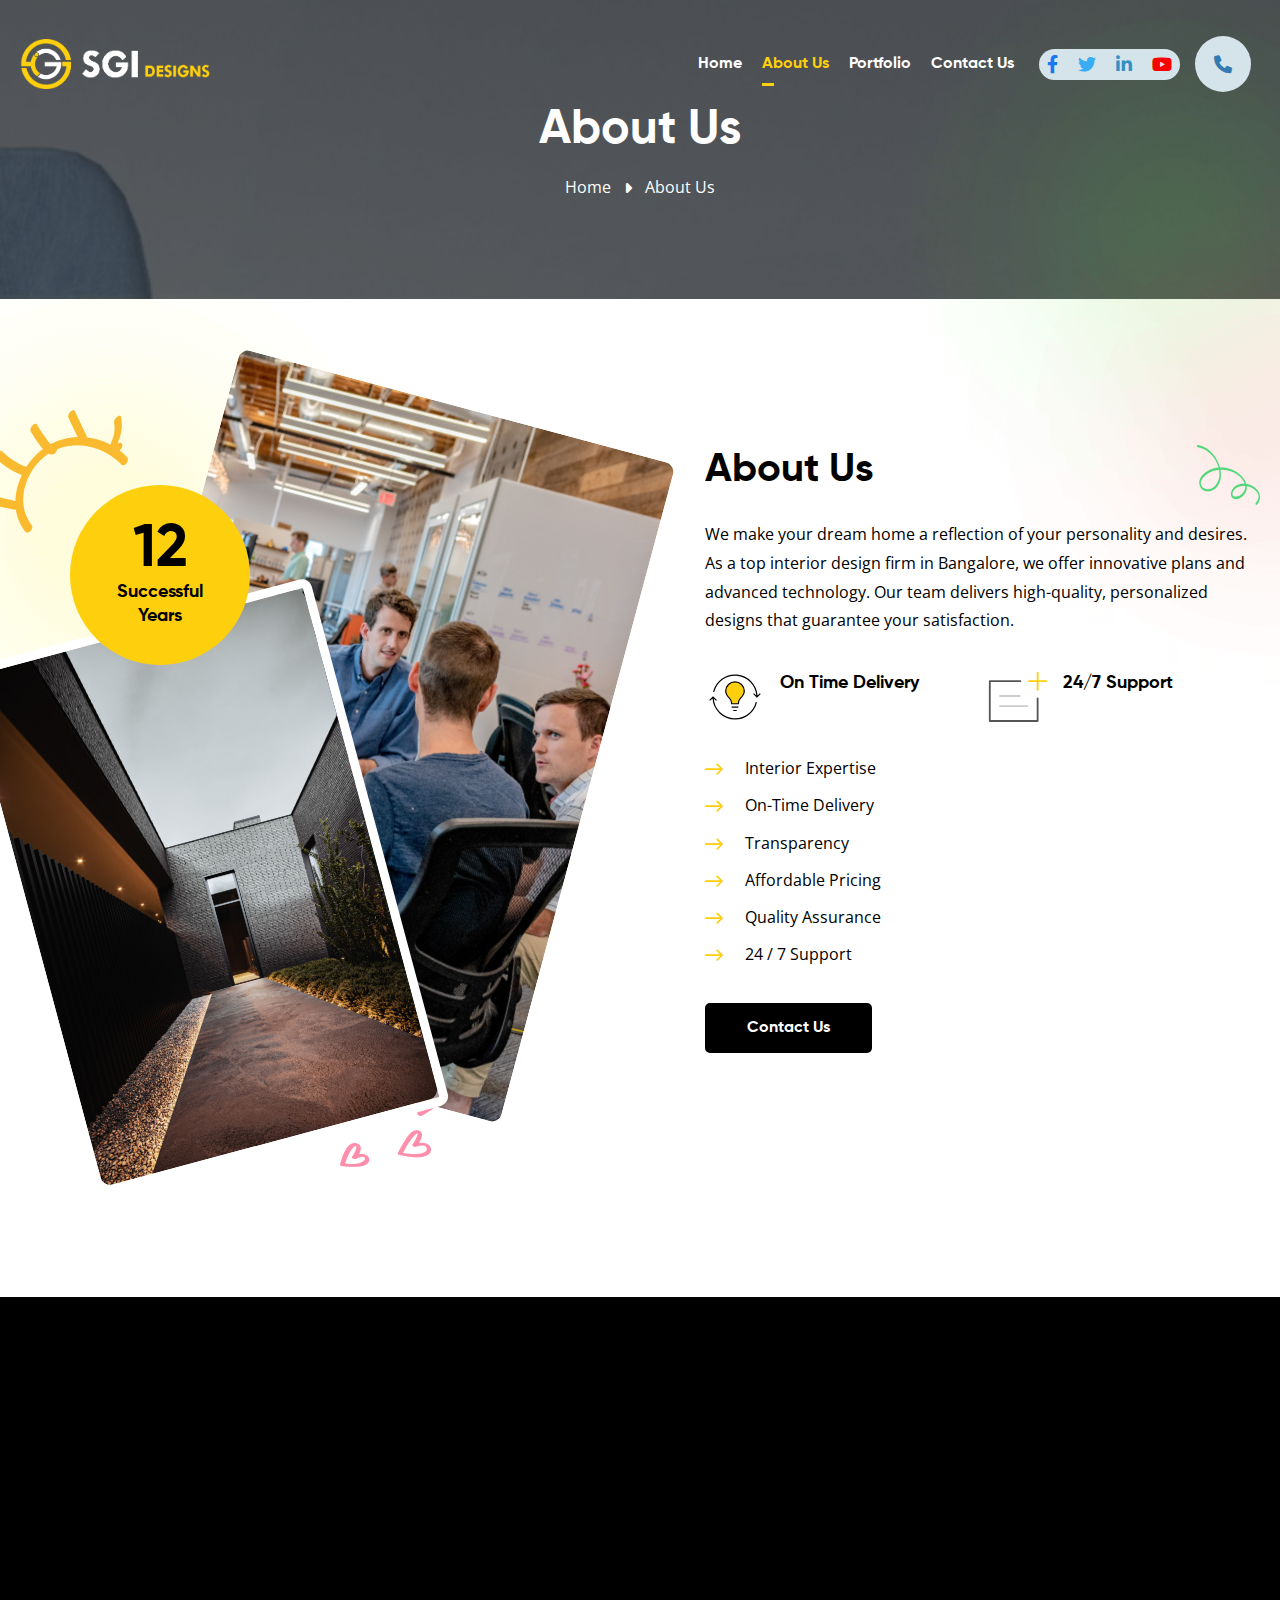
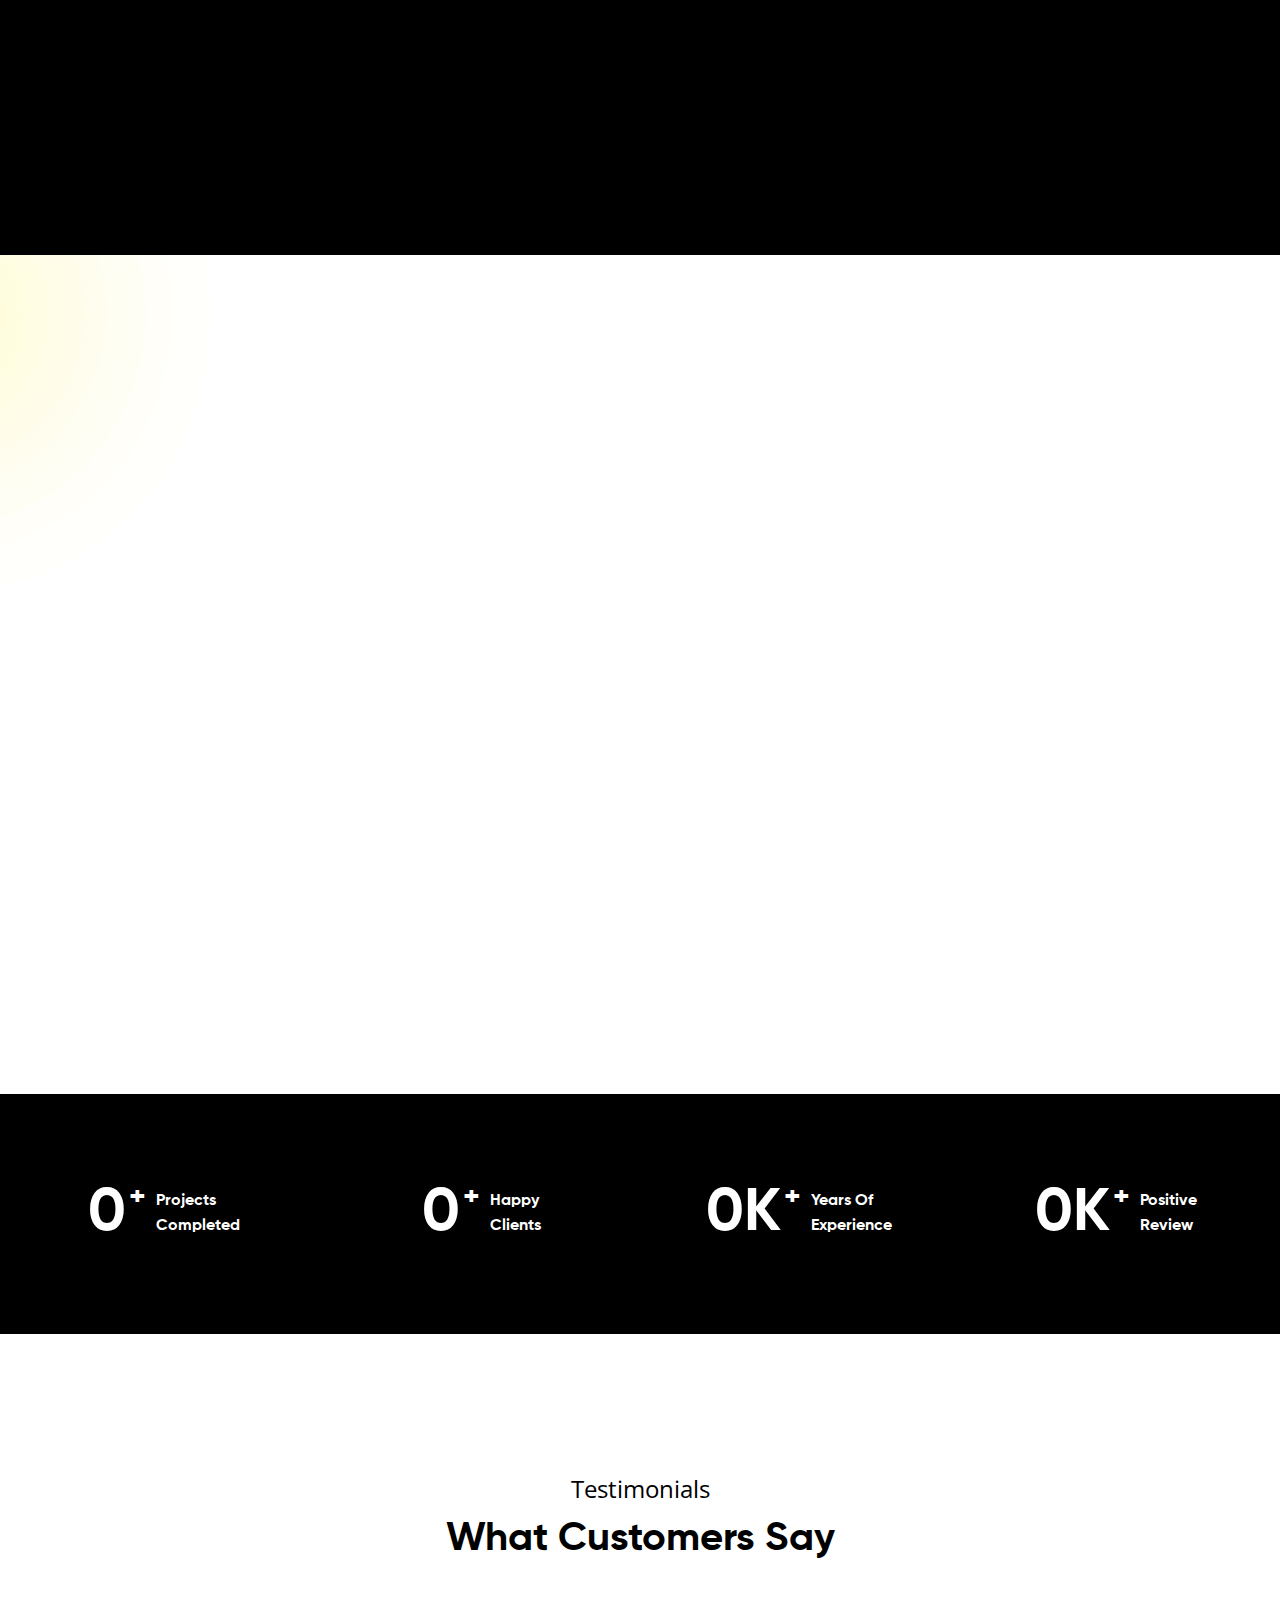
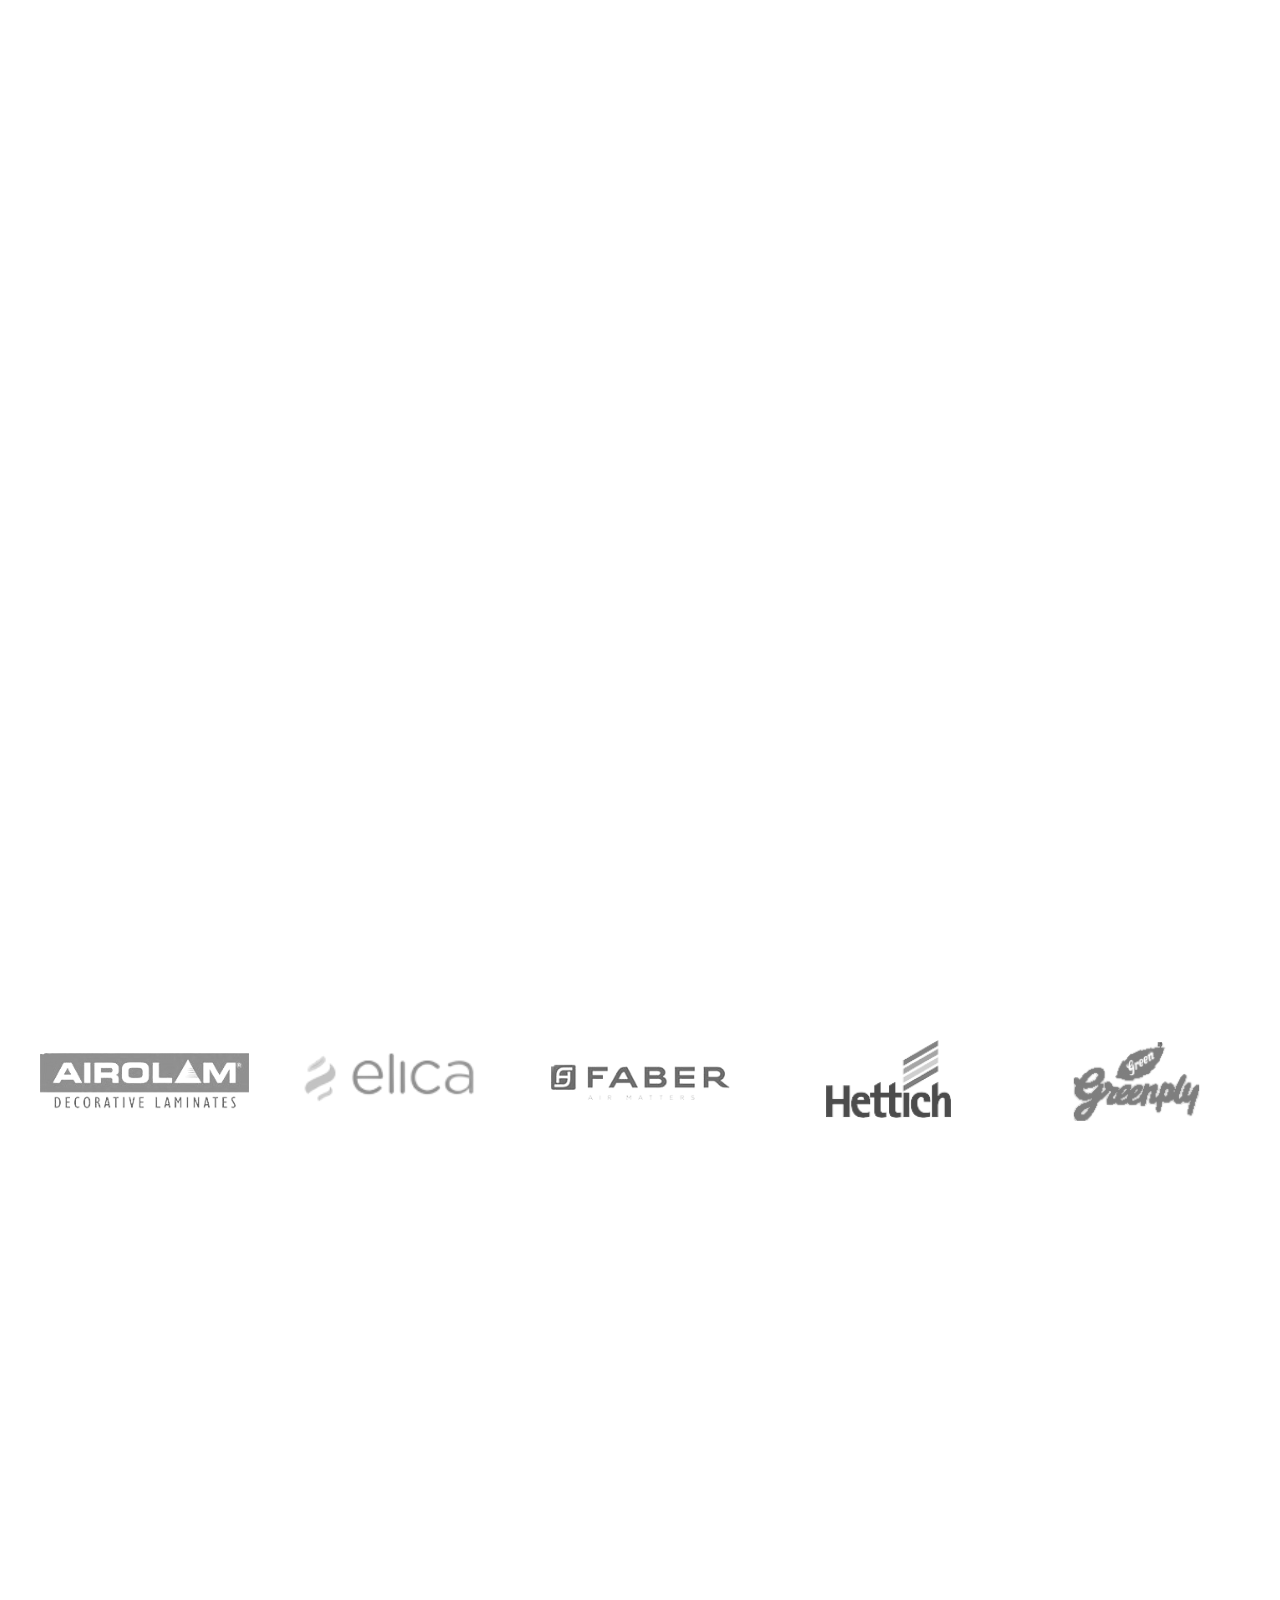
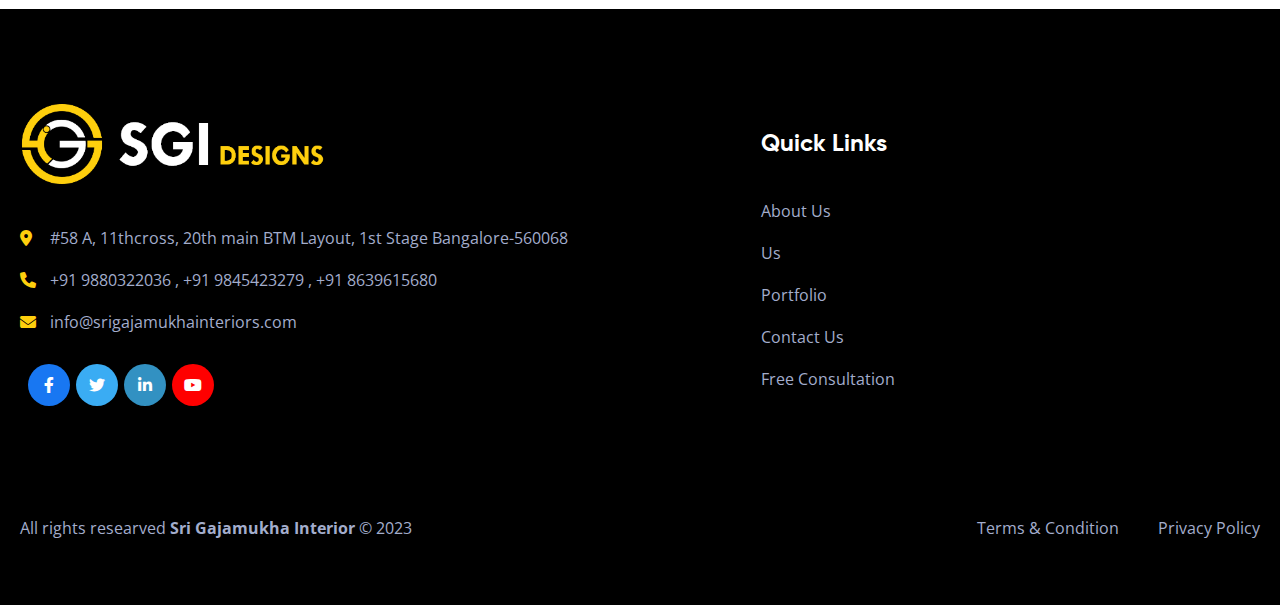
==== about.html @ b557e9a5 "SGI" ====
<!DOCTYPE html>
<html lang="en">


<head>
    <meta charset="utf-8">
    <title>Sri Gajamukha Interiors | Your Dream Our Designs</title>
    <!-- Stylesheets -->
    <link href="css/bootstrap.css" rel="stylesheet">
    <link href="css/style.css" rel="stylesheet">
    <link rel="shortcut icon" href="images/favicon.png" type="image/x-icon">
    <link rel="icon" href="images/favicon.png" type="image/x-icon">
    <!-- Responsive -->
    <meta http-equiv="X-UA-Compatible" content="IE=edge">
    <meta name="viewport" content="width=device-width, initial-scale=1.0, maximum-scale=1.0, user-scalable=0">
    <link href="css/responsive.css" rel="stylesheet">

</head>

<body>
    <div class="page-wrapper">

        <!-- Main Header-->
        <header class="main-header">
            <!-- Header Upper -->
            <div class="header-upper">
                <div class="auto-container">
                    <!-- Main Box -->
                    <div class="main-box clearfix">
                        <!--Logo-->
                        <div class="logo-box">
                            <div class="logo"><a href="index.html" title="Travilo"><img src="images/logo.png" alt=""
                                        title="Travilo"></a></div>
                        </div>

                        <div class="nav-box clearfix">
                            <!--Nav Outer-->
                            <div class="nav-outer clearfix">
                                <nav class="main-menu">
                                    <ul class="navigation clearfix">
                                        <li ><a href="index.html">Home</a>
                                        </li>
                                        <li class="current"><a href="about.html">About us</a>
                                        </li>
                
                                        <li><a href="portfolio.html">Portfolio</a></li>
                                        <li ><a href="contact.html">Contact us</a>
                                        </li>
                                        <!-- <li><a href="#">Free consultation</a></li> -->
                                    </ul>
                                </nav>
                                <!-- Main Menu End-->
                            </div>
                            <!--Nav Outer End-->

                        </div>

                        <!-- Hidden Nav Toggler -->
                        <div class="nav-toggler">
                            <button class="hidden-bar-opener"><span class="icon"><img src="images/icons/menu-icon-white.png"
                                        alt=""></span></button>
                        </div>

                        <div class="links-box clearfix">
                            <div class="link social">
                                <ul class="social-links clearfix">
                                    <li><a href="#" class="facebook"><i class="fab fa-facebook-f"></i></a></li>
                                    <li><a href="#" class="twitter"><i class="fab fa-twitter"></i></a></li>
                                    <li><a href="#" class="linkedin"><i class="fab fa-linkedin-in"></i></a></li>
                                    <li><a href="#" class="youtube"><i class="fab fa-youtube"></i></a></li>
                                </ul>
                            </div>
                            <div class="link call-to">
                                <a href="tel:+1234567890"><i class="icon fa fa-phone"></i></a>
                            </div>
                        </div>

                    </div>
                </div>
            </div>
            <!-- End Header Upper -->
        </header>
        <!--End Main Header -->


        <!--Menu Backdrop-->
        <div class="menu-backdrop"></div>

        <!-- Hidden Navigation Bar -->
        <section class="hidden-bar">
            <!-- Hidden Bar Wrapper -->
            <div class="hidden-bar-wrapper">
                <div class="hidden-bar-closer"><span class="icon"><svg class="icon-close" role="presentation"
                            viewBox="0 0 16 14">
                            <path d="M15 0L1 14m14 0L1 0" stroke="currentColor" fill="none" fill-rule="evenodd"></path>
                        </svg></span></div>
                <div class="nav-logo-box">
                    <div class="logo"><a href="#" title="Travilo"><img src="images/sgi-designs-black.png" alt="" title="Travilo"></a>
                    </div>
                </div>
                <!-- .Side-menu -->
                <div class="side-menu">
                    <ul class="navigation clearfix">
                        <li ><a href="index.html">Home</a>
                        </li>
                        <li class="current "><a href="about.html">About us</a>

                        </li>
                
                        <li><a href="portfolio.html">Portfolio</a></li>
                        <li ><a href="contact.html">Contact us</a>

                        </li>
                        <!-- <li><a href="#">Free consultation</a></li> -->
                    </ul>
                </div><!-- /.Side-menu -->

            </div><!-- / Hidden Bar Wrapper -->
        </section>
        <!-- / Hidden Bar -->


        <!-- Banner Section -->
        <section class="inner-banner">
            <div class="image-layer" style="background-image: url(images/background/about-us-banner.png);"></div>
            <div class="auto-container">
                <div class="content-box">
                    <h1>About Us</h1>
                    <div class="bread-crumb">
                        <ul class="clearfix">
                            <li><a href="index.html">Home</a></li>
                            <li class="current">About Us</li>
                        </ul>
                    </div>
                </div>
            </div>
        </section>
        <!--End Banner Section -->


        <!--About Us Section-->
        <section class="about-section">
            <div class="bg-grad-right"><img src="images/background/bg-gradient-2.png" alt="" title=""></div>
            <div class="auto-container">
                <div class="row clearfix">
                    <!--Text Col-->
                    <div class="text-col col-lg-6 col-md-12 col-sm-12">
                        <div class="inner wow fadeInRight" data-wow-duration="1500ms" data-wow-delay="0ms">
                            <div class="d-elem-1"><img src="images/resource/d-elem-1.png" alt=""></div>
                            <div class="title-box">

                                <h2 ><span id="colorr">About us</span></h2>
                                <div class="text" id="colorr">We make your dream home a reflection of your personality and desires.
                                    As a top interior design firm in Bangalore, we offer innovative plans and advanced
                                    technology. Our team delivers high-quality, personalized designs that guarantee your
                                    satisfaction.</div>
                            </div>
                            <div class="features">
                                <div class="row clearfix">
                                    <div class="f-block col-lg-6 col-md-6 col-sm-12">
                                        <div class="inner-box">
                                            <div class="icon"><img src="images/resource/ideate.svg" alt=""></div>
                                            <h6 id="colorr">On Time Delivery</h6>
                                        </div>
                                    </div>
                                    <div class="f-block col-lg-6 col-md-6 col-sm-12">
                                        <div class="inner-box">
                                            <div class="icon"><img src="images/resource/design.svg" alt=""></div>
                                            <h6 id="colorr">24/7 Support</h6>
                                        </div>
                                    </div>
                                </div>
                            </div>
                            <div class="lower-text">
                                <div class="text">
                                    <ul id="colorr">
                                        <li>Interior Expertise</li>
                                        <li>On-Time Delivery</li>
                                        <li>Transparency</li>
                                        <li>Affordable Pricing</li>
                                        <li>Quality Assurance</li>
                                        <li>24 / 7 Support</li>
                                    </ul>
                                </div>
                                <div class="link-box"><a href="about.html" class="theme-btn btn-style-one"><span>Contact
                                            Us</span></a></div>
                            </div>
                        </div>
                    </div>
                    <!--Image Col-->
                    <div class="image-col col-lg-6 col-md-12 col-sm-12">
                        <div class="inner wow fadeInLeft" data-wow-duration="1500ms" data-wow-delay="0ms">
                            <div class="bg-grad-left"><img src="images/background/bg-gradient-26.png" alt="" title="">
                            </div>
                            <div class="d-elem-1"><img src="images/resource/d-elem-16.png" alt=""></div>
                            <div class="d-elem-2"><img src="images/resource/d-elem-17.png" alt=""></div>
                            <div class="image-box clearfix">
                                <div class="image"><img src="images/resource/a1.png" alt="" title=""></div>
                                <div class="image"><img src="images/resource/a1_1.jpg" alt="" title=""></div>
                            </div>
                            <div class="exp"><span class="count">12</span> Successful <br>Years</div>
                        </div>
                    </div>
                </div>
            </div>
        </section>


        <!--Intro Section-->
        <section class="intro-two">
            <div class="auto-container">
                <div class="row clearfix">
                    <!--Block-->
                    <div class="intro-block-two col-lg-4 col-md-6 col-sm-12 wow fadeInUp" data-wow-delay="0ms"
                        data-wow-duration="1500ms">
                        <div class="inner-box">
                            <div class="icon"><span><img src="images/resource/design.png" alt=""></span></div>
                            <h4 class="gate">Ideate & Design</h4>
                            <div class="text"  id="gate">Stakeholders meet, agree on the project's goals and objectives, and ideate
                                and conceptualize the project.</div>
                        </div>
                    </div>
                    <!--Block-->
                    <div class="intro-block-two col-lg-4 col-md-6 col-sm-12 wow fadeInUp" data-wow-delay="300ms"
                        data-wow-duration="1500ms">
                        <div class="inner-box">
                            <div class="icon"><span><img src="images/resource/ideate.png" alt=""></span></div>
                            <h4 class="gate" >Create & Develop</h4>
                            <div class="text" id="gate">Our team creates and develops the project based on the agreed-upon concept
                                and design.</div>
                        </div>
                    </div>
                    <!--Block-->
                    <div class="intro-block-two col-lg-4 col-md-6 col-sm-12 wow fadeInUp" data-wow-delay="600ms"
                        data-wow-duration="1500ms">
                        <div class="inner-box">
                            <div class="icon"><span><img src="images/resource/implement.png" alt=""></span></div>
                            <h4 class="gate">Install & Implement</h4>
                            <div class="text" id="gate">In this final step, Our team installs and implements the project, ensuring
                                that it meets the agreed-upon specifications and objectives.</div>
                        </div>
                    </div>
                </div>
            </div>
        </section>

        <!--Our Speciality Section-->
        <section class="our-speciality">
            <div class="auto-container">
                <div class="outer-box">
                    <div class="bg-grad-left"><img src="images/background/bg-gradient-23.png" alt="" title=""></div>
                    <div class="row clearfix">
                        <!--Text Col-->
                        <div class="title-col col-lg-5 col-md-12 col-sm-12">
                            <div class="inner wow fadeInLeft" data-wow-duration="1500ms" data-wow-delay="0ms">
                                <div class="d-elem-1"><img src="images/resource/d-elem-14.png" alt=""></div>
                                <div class="title-box">
                                    <div class="subtitle">Our Speciality</div>
                                    <!-- <h2><span id="colorr">Lorem Ipsum</span></h2> -->
                                    <div class="text" id="colorr">As a top interior design firm in Bangalore, we specialize in creating personalized, high-quality designs that reflect your unique personality and desires. Our team utilizes innovative plans and advanced technology to create functional and aesthetically pleasing living spaces. We guarantee your satisfaction and are committed to delivering a stress-free and seamless design experience from start to finish.</div>
                                </div>
                            </div>
                        </div>
                        <!--Content Col-->
                        <div class="content-col col-lg-7 col-md-12 col-sm-12">
                            <div class="inner wow fadeInRight" data-wow-duration="1500ms" data-wow-delay="0ms">
                                <div class="features">
                                    <div class="row clearfix">
                                        <div class="feature col-lg-6 col-md-6 col-sm-12">
                                            <div class="inner-box">
                                                <div class="icon"><img src="images/resource/Group 101.svg" alt=""></div>
                                                <h4>Reflective Design</h4>
                                                <div class="text">Our interior website features cutting-edge design that reflects your unique style and enhances your space's aesthetics.</div>
                                            </div>
                                        </div>
                                        <div class="feature col-lg-6 col-md-6 col-sm-12">
                                            <div class="inner-box">
                                                <div class="icon"><img src="images/resource/Group 102.svg" alt=""></div>
                                                <h4>Contactless Experience</h4>
                                                <div class="text">We prioritize your safety with our seamless online experience, from browsing to consultations, without compromising on quality service.</div>
                                            </div>
                                        </div>
                                        <div class="feature col-lg-6 col-md-6 col-sm-12">
                                            <div class="inner-box">
                                                <div class="icon"><img src="images/resource/Group 103.svg" alt=""></div>
                                                <h4>Post-Installation Service</h4>
                                                <div class="text">Our commitment to customer satisfaction extends beyond installation, with reliable post-installation services to ensure your long-term enjoyment.</div>
                                            </div>
                                        </div>
                                        <div class="feature col-lg-6 col-md-6 col-sm-12">
                                            <div class="inner-box">
                                                <div class="icon"><img src="images/resource/Group 104.svg" alt=""></div>
                                                <h4>Brand Usage</h4>
                                                <div class="text">Our interior website showcases premium brand partnerships, ensuring the use of high-quality products for lasting durability and style. </div>
                                            </div>
                                        </div>
                                    </div>
                                </div>
                            </div>
                        </div>
                    </div>
                </div>
            </div>
        </section>

        <!--Facts Section-->
        <section class="facts-section alt-padding">
            <div class="auto-container">
                <div class="fact-counter">
                    <div class="row clearfix">
                        <div class="fact-block col-lg-3 col-md-6 col-sm-12">
                            <div class="inner clearfix">
                                <div class="fact-count">
                                    <div class="count-box"><span class="count-text" data-stop="200"
                                            data-speed="2000">0</span><i>+</i></div>
                                </div>
                                <div class="fact-title">Projects <br> Completed</div>
                            </div>
                        </div>
                        <div class="fact-block col-lg-3 col-md-6 col-sm-12">
                            <div class="inner clearfix">
                                <div class="fact-count">
                                    <div class="count-box"><span class="count-text" data-stop="500"
                                            data-speed="3000">0</span><i>+</i></div>
                                </div>
                                <div class="fact-title">Happy <br>Clients</div>
                            </div>
                        </div>
                        <div class="fact-block col-lg-3 col-md-6 col-sm-12">
                            <div class="inner clearfix">
                                <div class="fact-count">
                                    <div class="count-box"><span class="count-text" data-stop="12"
                                            data-speed="2000">0</span>K<i>+</i></div>
                                </div>
                                <div class="fact-title">Years Of <br>Experience</div>
                            </div>
                        </div>
                        <div class="fact-block col-lg-3 col-md-6 col-sm-12">
                            <div class="inner clearfix">
                                <div class="fact-count">
                                    <div class="count-box"><span class="count-text" data-stop="300"
                                            data-speed="2000">0</span>K<i>+</i></div>
                                </div>
                                <div class="fact-title">Positive <br>Review</div>
                            </div>
                        </div>
                    </div>
                </div>

            </div>
        </section>


       <!--Testimonials Section-->
       <section class="testimonials-section">
        <div class="auto-container">
            <div class="title-box centered">
                <div class="subtitle">Testimonials</div>
                <h2><span id="colorr">What Customers Say</span></h2>
            </div>

            <div class="carousel-box wow fadeInUp" data-wow-delay="0ms" data-wow-duration="1500ms">
                <div class="bg-grad-left"><img src="images/background/bg-gradient-8.png" alt="" title=""></div>
                <div class="bg-grad-right"><img src="images/background/bg-gradient-7.png" alt="" title=""></div>
                <div class="d-elem-1"><img src="images/resource/d-elem-6.png" alt=""></div>
                <div class="testimonial-carousel">

                    <!--Block-->
                    <div class="testi-block-one">

                    </div>

                    <!--Block-->
                    <div class="testi-block-one">
                        <div class="inner-box">
                            <div class="icon"><span class="flaticon-left-quote"></span></div>
                            <div class="text">I have completed my home interior work with Gajamukha interiors. Mr
                                Dinesh & team have done an excellent job with in my budget. I could get the work
                                completed with in the estimated shedule. They are flexible to change or modify the
                                designs as per our ideas. I recomend M/s. Gajamukha interiors to all who are
                                planning to complete interior works. I wish all the very best for a bright
                                future…thanks Dinesh & team.. </div>
                            <div class="info">
                                
                                <div class="rating">
                                    <div class="stars"><i class="fa fa-star"></i><i class="fa fa-star"></i><i
                                            class="fa fa-star"></i><i class="fa fa-star"></i><i
                                            class="fa fa-star"></i></div>
                                </div>
                                <div class="name"> Aneesh Kumar </div>
                                <div class="designation"> Customer</div>
                            </div>
                        </div>
                    </div>

                    <!--Block-->
                    <div class="testi-block-one">

                    </div>

                    <!--Block-->
                    <div class="testi-block-one">

                    </div>

                    <!--Block-->
                    <div class="testi-block-one">
                        <div class="inner-box">
                            <div class="icon"><span class="flaticon-left-quote"></span></div>
                            <div class="text">Professionalism, Responsiveness, Value" A team of professionals, who
                                knows how to get the job done in the customer’s budget. The best things is that they
                                are flexible and ready to adjust for changes if it needed. Well done to Dinesh and
                                team for the great work. Keep doing good job. Thanks. A Happy customer 🙂</div>
                            <div class="info">
                               
                                <div class="rating">
                                    <div class="stars"><i class="fa fa-star"></i><i class="fa fa-star"></i><i
                                            class="fa fa-star"></i><i class="fa fa-star"></i><i
                                            class="fa fa-star"></i></div>
                                </div>
                                <div class="name"> Swapnil Gupta </div>
                                <div class="designation"> Customer</div>
                            </div>
                        </div>
                    </div>

                    <!--Block-->
                    <div class="testi-block-one">

                    </div>

                    <!--Block-->
                    <div class="testi-block-one">

                    </div>

                    <!--Block-->
                    <div class="testi-block-one">
                        <div class="inner-box">
                            <div class="icon"><span class="flaticon-left-quote"></span></div>
                            <div class="text">I have completed my home interior work with Gajamukha interiors. Mr
                                Dinesh & team have done an excellent job with in my budget. I could get the work
                                completed with in the estimated shedule. They are flexible to change or modify the
                                designs as per our ideas. I recomend M/s. Gajamukha interiors to all who are
                                planning to complete interior works. I wish all the very best for a bright
                                future…thanks Dinesh & team.. </div>
                            <div class="info">
                               
                                <div class="rating">
                                    <div class="stars"><i class="fa fa-star"></i><i class="fa fa-star"></i><i
                                            class="fa fa-star"></i><i class="fa fa-star"></i><i
                                            class="fa fa-star"></i></div>
                                </div>
                                <div class="name">Aneesh Kumar </div>
                                <div class="designation"> Customer</div>
                            </div>
                        </div>

                    </div>

                    <!--Block-->
                    <div class="testi-block-one">

                    </div>
                    <!--Block-->
                    <div class="testi-block-one">

                    </div>

                    <!--Block-->
                    <div class="testi-block-one">
                        <div class="inner-box">
                            <div class="icon"><span class="flaticon-left-quote"></span></div>
                            <div class="text">Professionalism, Punctuality, Quality, Responsiveness, Value”
                                Excellent quality work. Must go for great interior work. Thanks for the awesome work
                                🙂 Happy and satisfied customer.</div>
                            <div class="info">
                                
                                <div class="rating">
                                    <div class="stars"><i class="fa fa-star"></i><i class="fa fa-star"></i><i
                                            class="fa fa-star"></i><i class="fa fa-star"></i><i
                                            class="fa fa-star"></i></div>
                                </div>
                                <div class="name"> Srinu P </div>
                                <div class="designation"> Customer</div>
                            </div>
                        </div>
                    </div>

                    <!--Block-->
                    <div class="testi-block-one">

                    </div>

                </div>
            </div>

        </div>
    </section>

        <!--Clients Section-->
        <section class="clients-section">
            <div class="auto-container">
                <div class="carousel-box">
                    <div class="clients-carousel">
                        <!--Block-->
                        <div class="client-block">
                            <div class="image"><a href="#"><img src="images/airolam.svg" alt=""></a></div>
                        </div>
                        <!--Block-->
                        <div class="client-block">
                            <div class="image"><a href="#"><img src="images/elica.svg" alt=""></a></div>
                        </div>
                        <!--Block-->
                        <div class="client-block">
                            <div class="image"><a href="#"><img src="images/faber.svg" alt=""></a></div>
                        </div>
                        <!--Block-->
                        <div class="client-block">
                            <div class="image"><a href="#"><img src="images/hettich.svg" alt=""></a></div>
                        </div>
                        <!--Block-->
                        <div class="client-block">
                            <div class="image"><a href="#"><img src="images/greenply.svg" alt=""></a></div>
                        </div>
                    </div>
                </div>

            </div>
        </section>


      <!--Subscribe Section-->
      <section class="subscribe-section">
        <div class="auto-container">
            <div class="outer-box wow fadeInUp" data-wow-delay="0ms" data-wow-duration="1500ms">
                <div class="bg-grad-left"><img src="images/background/bg-gradient-13.png" alt="" title=""></div>
                <div class="bg-grad-right"><img src="images/background/bg-gradient-14.png" alt="" title=""></div>
                <div class="content-box">
                    <div class="bg-layer" style="background-image: url(images/portfolio/light_1.png);"></div>
                    <div class="row clearfix">
                        <div class="text-col col-xl-6 col-lg-12 col-md-12 col-sm-12">
                            <div class="inner">
                                <div class="title-box">
                                    <div class="subtitle">Let’s Explore the World</div>
                                    <h2>Get Special Offers in Your Inbox</h2>
                                </div>
                            </div>
                        </div>
                        <div class="form-col col-xl-6 col-lg-12 col-md-12 col-sm-12">
                            <div class="inner">
                                <div class="form-box subscribe-form">
                                    <form method="post"
                                        action="https://jufailitech.com/envatoitems/travilo/html/contact.html">
                                        <div class="form-group">
                                            <div class="field-inner">
                                                <input type="email" name="email" value=""
                                                    placeholder="Submit your email" required>
                                            </div>
                                            <button type="submit" class="theme-btn"><i
                                                    class="icon fa fa-paper-plane"></i></button>
                                        </div>
                                    </form>
                                </div>
                            </div>
                        </div>
                    </div>
                </div>
            </div>
        </div>
    </section>
        <!--Main Footer-->
        <footer class="main-footer style-two">

            <div class="upper-section">

                <div class="auto-container">
                    <div class="content-box">
                        <div class="row clearfix">
                            <div class="footer-column col-xl-7 col-lg-7 col-md-7 col-sm-12">
                                <div class="footer-widget about-widget">
                                    <div class="footer-logo"><a href="index.html" title="Travilo"><img
                                        id="imagee"   src="images/logo.png" alt="" title="Travilo"></a></div>
                                    <div class="footer-info">
                                        <ul class="info">
                                            <li class="address"><a href="#"><i class="icon fa fa-map-marker-alt"></i>
                                                #58 A, 11thcross, 20th main BTM Layout, 1st Stage Bangalore-560068</a></li>
                                            <li class="phone"><a href="tel:+123456789000"><i
                                                        class="icon fa fa-phone"></i>  +91 9880322036 , +91 9845423279 , +91 8639615680</a></li>
                                            <li class="email"><a href="mailto:info@srigajamukhainteriors.com"><i
                                                        class="icon fa fa-envelope"></i> info@srigajamukhainteriors.com</a></li>
                                        </ul>
                                        <ul class="social-links clearfix" id="social">
                                            <li><a href="#" class="facebook"><i class="fab fa-facebook-f"></i></a></li>
                                            <li><a href="#" class="twitter"><i class="fab fa-twitter"></i></a></li>
                                            <li><a href="#" class="linkedin"><i class="fab fa-linkedin-in"></i></a></li>
                                            <li><a href="#" class="youtube"><i class="fab fa-youtube"></i></a></li>
                                        </ul>
                                    </div>
                                </div>
                            </div>
                            <div class="col-xl-5 col-lg-6 col-md-6 col-sm-12">
                                <div class="row clearfix">

                        

                                    <div class="footer-column col-lg-8 col-md-8 col-sm-12">
                                        <div class="footer-widget links-widget">
                                            <h4>Quick Links</h4>
                                            <div class="links">
                                                <ul>
                                                    <li><a href="#">About Us</a></li>
                                                    <li><a href="#">us</a></li>
                                                    <li><a href="#">Portfolio</a></li>
                                                    <li><a href="#">Contact us</a></li>
                                                    <li><a href="#">Free consultation</a></li>
                                                </ul>
                                            </div>
                                        </div>
                                    </div>

                                </div>
                            </div>

                        </div>
                    </div>
                </div>
            </div>

            <div class="f-bottom">
                <div class="auto-container">
                    <div class="inner clearfix">
                        <div class="copyright">All rights researved <strong>Sri Gajamukha Interior</strong> &copy; 2023</div>
                        <div class="bottom-links">
                            <ul class="clearfix">
                                <li><a href="#">Terms & Condition</a></li>
                                <li><a href="#">Privacy Policy</a></li>
                               
                            </ul>
                        </div>
                    </div>
                </div>
            </div>

        </footer>
    </div>
    <!--End pagewrapper-->

    <!--Scroll to top-->
    <div class="scroll-to-top scroll-to-target" data-target="html"><span class="icon"><img
                src="images/icons/arrow-up.svg" alt="" title="Go To Top"></span></div>

                <script src="js/jquery.js"></script>
                <script src="js/popper.min.js"></script>
                <script src="js/bootstrap.min.js"></script>
                <script src="js/jquery-ui.js"></script>
                <script src="js/jquery.fancybox.js"></script>
                <script src="js/isotope.js"></script>
                <script src="js/slick.js"></script>
                <script src="js/appear.js"></script>
                <script src="js/wow.js"></script>
                <script src="js/custom-script.js"></script>
</body>


</html>
---- css/style.css ----
/* Travilo */



@import url('https://fonts.googleapis.com/css2?family=Open+Sans:ital,wght@0,300;0,400;0,500;0,600;0,700;0,800;1,300;1,400;1,500;1,600;1,700;1,800&amp;family=Outfit:wght@300;400;500;600;700;800;900&amp;display=swap');

/*
  font-family: 'Open Sans', sans-serif;
  font-family: 'Outfit', sans-serif;
  font-family: 'Reey_Regular', cursive;
  font-family: 'Gilroy_Bold', sans-serif;
  font-family: 'Gilroy_Bold_Italic', sans-serif;
*/


@import url('font-awesome.css');
@import url('simple-line-icons.css');
@import url('animate.css');
@import url('slick.css');
@import url('swiper.css');
@import url('flaticon.css');
@import url('jquery-ui.css');
@import url('custom-animate.css');
@import url('jquery.fancybox.min.css');

@font-face {
    font-family: 'Reey_Regular';
    src: url('../fonts/Reey-Regular.eot');
    src: url('../fonts/Reey-Regulard41d.eot?#iefix') format('embedded-opentype'),
         url('../fonts/Reey-Regular.woff') format('woff'),
         url('../fonts/Reey-Regular.ttf') format('truetype'),
         url('../fonts/Reey-Regular.svg#Reey_Regular') format('svg');
    font-weight: normal;
    font-style: normal;
}

@font-face {
    font-family: 'Gilroy_Bold';
    src: url('../fonts/Gilroy-Bold.eot');
    src: url('../fonts/Gilroy-Boldd41d.eot?#iefix') format('embedded-opentype'),
         url('../fonts/Gilroy-Bold.woff') format('woff'),
         url('../fonts/Gilroy-Bold.ttf') format('truetype'),
         url('../fonts/Gilroy-Bold.svg#Gilroy_Bold') format('svg');
    font-weight: normal;
    font-style: normal;
}

@font-face {
    font-family: 'Gilroy_Bold_Italic';
    src: url('../fonts/Gilroy-BoldItalic.eot');
    src: url('../fonts/Gilroy-BoldItalicd41d.eot?#iefix') format('embedded-opentype'),
         url('../fonts/Gilroy-BoldItalic.woff') format('woff'),
         url('../fonts/Gilroy-BoldItalic.ttf') format('truetype'),
         url('../fonts/Gilroy-BoldItalic.svg#Gilroy_Bold_Italic') format('svg');
    font-weight: normal;
    font-style: normal;
}

/*** 

====================================================================

  Reset

====================================================================

 ***/

* {
  margin: 0px;
  padding: 0px;
  border: none;
  outline: none;
}

/*** 

====================================================================

  Global Settings

====================================================================

 ***/

body {
  font-family: 'Open Sans', sans-serif;
  font-size: 16px;
  color: #6c7171;
  line-height: 1.80em;
  font-weight: 400;
  background: #ffffff;
  -webkit-font-smoothing: antialiased;
  -moz-font-smoothing: antialiased;
  scroll-behavior: smooth;
  overflow-x: hidden;
}

a{
  text-decoration: none;
  cursor: pointer;
  color: #fecf0d;
  transition: all 300ms linear;
}

a:hover, a:focus, a:visited, a:active, button:active, button:focus {
  text-decoration: none;
  outline: none;
}

ul,
ul li,
ol,
ol li{
  list-style: none;
  margin: 0 0;
}

h1, h2, h3, h4, h5, h6{
  position: relative;
  font-family: 'Gilroy_Bold', 'Open Sans', sans-serif;
  font-weight: 400;
  margin: 0 0 15px;
  background: none;
  color: #2d3434;
  line-height: 1.25em;
}

h1 a, h2 a, h3 a, h4 a, h5 a, h6 a{
  color: #2d3434;
}

h1{
  font-size: 72px;
}

h2{
  font-size: 48px;
}

h3{
  font-size: 30px;
}

h4{
  font-size: 24px;
}

h5{
  font-size: 20px;
}

h6{
  font-size: 18px;
}

input, button, select, textarea {
  font-family: 'Open Sans', sans-serif;
}

textarea {
  overflow: hidden;
  resize: none;
}

p{
  position: relative;
  line-height: 1.80em;
  margin-bottom: 20px;
}

.text {
  position: relative;
  line-height: 1.80em;
  margin-bottom: 0px;
}

.strike-through {
  text-decoration: line-through;
}

.auto-container{
  position: static;
  max-width: 1360px;
  padding: 0px 20px;
  margin: 0 auto;

}

.page-wrapper{
  position: relative;
  margin: 0 auto;
  width: 100%;
  min-width: 300px;
}

.theme-btn {
  display: inline-block;
  -moz-transition: all 0.3s ease;
  -webkit-transition: all 0.3s ease;
  -ms-transition: all 0.3s ease;
  -o-transition: all 0.3s ease;
  transition: all 0.3s ease;
}

.centered {
  text-align: center;
}

.btn-style-one{
  position:relative;
  display:inline-block;
  vertical-align: top;
  font-family: 'Gilroy_Bold', 'Open Sans', sans-serif;
  margin: 0;
  line-height: 26px;
  padding: 10px 40px 10px;
  color: white;
  font-weight: 400;
  font-size: 16px;
  text-align: center;
  text-transform: capitalize;
  background:black;
  border: 2px solid black;
  border-radius: 5px;
  -moz-transition:all 0.3s ease;
  -webkit-transition:all 0.3s ease;
  -ms-transition:all 0.3s ease;
  -o-transition:all 0.3s ease;
  transition:all 0.3s ease;
}

.btn-style-one span{
  position: relative;
  display: block;
  z-index: 1;
}

.btn-style-one i{
  position: relative;
  display: inline-block;
  top: 0;
  vertical-align: middle;
  padding-left: 10px;
  line-height: 30px;
  z-index: 1;
}
#id1{
  position: relative;
display: inline-block;
vertical-align: top;
font-family: 'Gilroy_Bold', 'Open Sans', sans-serif;
margin: 0;
line-height: 26px;
padding: 10px 40px 10px;
color: black;
font-weight: 400;
font-size: 16px;
text-align: center;
text-transform: capitalize;
background: #ffb400;
border: 2px solid #ffb400;
border-radius: 5px;
-moz-transition: all 0.3s ease;
-webkit-transition: all 0.3s ease;
-ms-transition: all 0.3s ease;
-o-transition: all 0.3s ease;
transition: all 0.3s ease;
}
#id1:hover {
  background: transparent;
  border: 1px solid #ffb400;
  color: white;
}

.btn-style-one i.fa,
.btn-style-one i.far{
  position: relative;
  top: 1px;
  padding-left: 10px;
  font-size: 10px;
}

.btn-style-one:hover{
  color: black;
  background: none;
  border-color: black;
  background: transparent;
}

.btn-style-two{
  position:relative;
  display:inline-block;
  vertical-align: top;
  font-family: 'Gilroy_Bold', 'Open Sans', sans-serif;
  margin: 0;
  line-height: 26px;
  padding: 10px 25px 10px;
  color: #ffffff;
  font-weight: 400;
  font-size: 16px;
  text-align: center;
  text-transform: capitalize;
  background: #fecf0d;
  border: 2px solid #fecf0d;
  border-radius: 5px;
  -moz-transition:all 0.3s ease;
  -webkit-transition:all 0.3s ease;
  -ms-transition:all 0.3s ease;
  -o-transition:all 0.3s ease;
  transition:all 0.3s ease;
}

.btn-style-two span{
  position: relative;
  display: block;
  z-index: 1;
}

.btn-style-two i{
  position: relative;
  display: inline-block;
  top: 0;
  vertical-align: middle;
  padding-left: 12px;
  line-height: 30px;
  z-index: 1;
}

.btn-style-two i.fa,
.btn-style-two i.far{
  position: relative;
  top: 1px;
  padding-left: 18px;
  font-size: 18px;
}

.btn-style-two i img{
  position: relative;
  max-height: 12px;
}

.btn-style-two:hover{
  color: #fecf0d;
  background: none;
  border-color: #fecf0d;
}

.btn-style-two i img{
  -webkit-filter: brightness(10);
  -ms-filter: brightness(10);
  -moz-filter: brightness(10);
}

.btn-style-two:hover i img{
  -webkit-filter: none;
  -ms-filter: none;
  -moz-filter: none;
}

.btn-style-three{
  position:relative;
  display:inline-block;
  vertical-align: top;
  font-family: 'Gilroy_Bold', 'Open Sans', sans-serif;
  margin: 0;
  line-height: 26px;
  padding: 10px 25px 10px;
  color: #ffffff;
  font-weight: 400;
  font-size: 16px;
  text-align: center;
  text-transform: capitalize;
  background: none;
  border: 2px solid #ffffff;
  border-radius: 5px;
  -moz-transition:all 0.3s ease;
  -webkit-transition:all 0.3s ease;
  -ms-transition:all 0.3s ease;
  -o-transition:all 0.3s ease;
  transition:all 0.3s ease;
}

.btn-style-three span{
  position: relative;
  display: block;
  z-index: 1;
}

.btn-style-three i{
  position: relative;
  display: inline-block;
  top: 0;
  vertical-align: middle;
  padding-left: 12px;
  line-height: 30px;
  z-index: 1;
}

.btn-style-three i.fa,
.btn-style-three i.far{
  position: relative;
  top: 1px;
  padding-left: 18px;
  font-size: 18px;
}

.btn-style-three i img{
  position: relative;
  max-height: 12px;
}

.btn-style-three:hover{
  color: #ffffff;
  background: #fecf0d;
  border-color: #fecf0d;
}

.btn-style-three i img{
  -webkit-filter: brightness(10);
  -ms-filter: brightness(10);
  -moz-filter: brightness(10);
}

.btn-style-three:hover i img{
  -webkit-filter: none;
  -ms-filter: none;
  -moz-filter: none;
}


.theme-btn .icon-left {
  padding-right: 10px;
}

.theme-btn .icon-right {
  padding-left: 10px;
}

.theme_color {
  color: #fecf0d;
}

.light-font {
  font-weight: 300;
}

.regular-font {
  font-weight: 400;
}

.semibold-font {
  font-weight: 600;
}

.bold-font {
  font-weight: 700;
}

.ex-bold-font {
  font-weight: 800;
}

.heavy-font {
  font-weight: 900;
}

.bg-lightgrey {
  background-color: #f6f7f8;
}

.no-bg {
  background: none;
}

.text-uppercase {
  text-transform: uppercase;
}

.grey-color {
  color: #333333 !important;
}

/* Preloader */

.loader-wrap{
    
}

.handle-preloader{
  background-color:black;
}

.handle-preloader {
  align-items: center;
  -webkit-align-items: center;
  display: flex;
  display: -ms-flexbox;
  height: 100%;
  justify-content: center;
  -webkit-justify-content: center;
  position: fixed;
  left: 0;
  top: 0;
  width: 100%;
  z-index: 9999999;
}

.preloader-close{
  position: fixed;
  z-index: 99999999;
  font-size: 18px;
  background: #fff;
  width: 30px;
  height: 30px;
  line-height: 26px;
  text-align: center;
  cursor: pointer;
  right: 15px;
  top: 15px;
  border-radius: 0%;
  display: none;
}

.handle-preloader .animation-preloader {
  position: absolute;
  z-index: 100;
}

.handle-preloader .animation-preloader .spinner{
  animation: spinner 1s infinite linear;
  border-radius: 50%;
  height: 150px;
  margin: 0 auto 45px auto;
  width: 150px;
}

.handle-preloader .animation-preloader .txt-loading {
  text-align: center;
  user-select: none;
}

.handle-preloader .animation-preloader .txt-loading .letters-loading:before{
  animation: letters-loading 4s infinite;
  content: attr(data-text-preloader);
  left: 0;
  opacity: 0;
  top:0;
  position: absolute;
}

.handle-preloader .animation-preloader .txt-loading .letters-loading{
  font-weight: 500;
  letter-spacing: 15px;
  display: inline-block;
  position: relative;
  font-size: 70px;
  line-height: 70px;
  text-transform: uppercase;
  color: transparent;
  -webkit-text-stroke-width: 1px;
  
  -webkit-text-stroke-color: rgba(255, 255, 255, 0.30);
}

.handle-preloader .animation-preloader .txt-loading .letters-loading:nth-child(2):before {animation-delay: 0.2s;}
.handle-preloader .animation-preloader .txt-loading .letters-loading:nth-child(3):before {animation-delay: 0.4s;}
.handle-preloader .animation-preloader .txt-loading .letters-loading:nth-child(4):before {animation-delay: 0.6s;}
.handle-preloader .animation-preloader .txt-loading .letters-loading:nth-child(5):before {animation-delay: 0.8s;}
.handle-preloader .animation-preloader .txt-loading .letters-loading:nth-child(6):before { animation-delay: 1s;}
.handle-preloader .animation-preloader .txt-loading .letters-loading:nth-child(7):before { animation-delay: 1.2s;}
.handle-preloader .animation-preloader .txt-loading .letters-loading:nth-child(8):before { animation-delay: 1.4s;}
.handle-preloader .loader-section {
  background-color: #ffffff;
  height: 100%;
  position: fixed;
  top: 0;
  width: calc(50% + 1px);
}

.preloader .loaded .animation-preloader {
  opacity: 0;
  transition: 0.3s ease-out;
}

.handle-preloader .animation-preloader .txt-loading .letters-loading{
  
}

.handle-preloader .animation-preloader .txt-loading .letters-loading:before{
  color: #ffffff;
}

.handle-preloader .animation-preloader .spinner{
  border: 3px solid #ffffff;
  border-top-color: rgba(255, 255, 255, 0.5); 
}

/* AnimaciÃƒÆ’Ã†â€™Ãƒâ€ Ã¢â‚¬â„¢ÃƒÆ’Ã¢â‚¬Å¡Ãƒâ€šÃ‚Â³n del preloader */
@keyframes spinner {
  to {
    transform: rotateZ(360deg);
  }
}
@keyframes letters-loading {
  0%,
  75%,
  100% {
    opacity: 0;
    transform: rotateY(-90deg);
  }

  25%,
  50% {
    opacity: 1;
    transform: rotateY(0deg);
  }
}

@media screen and (max-width: 767px) {
  .handle-preloader .animation-preloader .spinner {
    height: 8em;
    width: 8em;
  }
}
@media screen and (max-width: 500px) {
  .handle-preloader .animation-preloader .spinner {
    height: 7em;
    width: 7em;
  }
  .handle-preloader .animation-preloader .txt-loading .letters-loading {font-size: 30px; letter-spacing: 10px;}
}

img {
  display: inline-block;
  max-width: 100%;
  height: auto;
}

/*** 

====================================================================

  Scroll To Top style

====================================================================

***/

.scroll-to-top{
  position: fixed;
  bottom: 20px;
  right: 20px;
  width: 44px;
  height: 52px;
  color: #ffffff;
  font-size: 16px;
  text-transform: uppercase;
  line-height: 52px;
  text-align: center;
  z-index: 100;
  cursor: pointer;
  border-radius: 15px 15px 0 0;
  background: #fecf0d;
  display: none;
  -webkit-transition: all 300ms ease;
  -ms-transition: all 300ms ease;
  -o-transition: all 300ms ease;
  -moz-transition: all 300ms ease;
  transition: all 300ms ease;
}

.scroll-to-top img{
  position: relative;
  top: -2px;
  vertical-align: middle;
  height: 10px;
}

.scroll-to-top:hover {
  color: #ffffff;
  background: #fecf0d;
}

/*** 

====================================================================
  Default Form Style
====================================================================

***/

form{
  position:relative;
}

/* Default Form Style */

.default-form{
  position: relative;
}

form .form-group{
  position:relative;
  margin-bottom: 20px;
}

form .row{
  margin: 0 -15px;
}

form .row .form-group{
  position:relative;
  padding: 0 15px;
  margin-bottom: 30px;
}

form .field-inner{
  position: relative;
  display: block;
}

form .field-inner .alt-icon{
  position: absolute;
  right: 20px;
  top: 50%;
  margin-top: -15px;
  line-height: 30px;
  font-size: 16px;
  color: #fecf0d;
  z-index: 1;
  pointer-events: none;
}

form .form-group .field-label{
  position:relative;
  display: block;
  color: #2d3434;
  font-size: 16px;
  font-weight: 400;
  font-family: 'Gilroy_Bold', sans-serif;
  line-height: 20px;
  margin-bottom: 10px;
}

form .form-group .e-label{
  position: relative;
}

form .form-group input[type="text"],
form .form-group input[type="email"],
form .form-group input[type="password"],
form .form-group input[type="tel"],
form .form-group input[type="url"],
form .form-group input[type="file"],
form .form-group input[type="number"],
form .form-group textarea,
form .form-group select{
    position: relative;
    display: block;
    height: 54px;
    width: 100%;
    font-size: 16px;
    color: #2d3434;
    line-height: 30px;
    font-weight: 400;
    padding: 11px 20px;
    background-color: #ffffff;
    border: 1px solid #e0e0e0;
    border-radius:3px;
    -webkit-transition: all 300ms ease;
    -ms-transition: all 300ms ease;
    -o-transition: all 300ms ease;
    -moz-transition: all 300ms ease;
    transition: all 300ms ease;
}

form .form-group textarea{
  height: 150px;
  padding-top: 20px;
  resize: none;
}

form .form-group select{
  -webkit-appearance:none;
  -ms-appearance:none;
  -moz-appearance:none;
  -o-appearance:none;
  appearance:none;
  background:#ffffff url(../images/icons/icon-select.png) right center no-repeat;
  cursor:pointer;
}

form .form-group select option{
  line-height: 30px;
  padding-left:20px;
  text-indent: 20px;
  cursor:pointer; 
}

form .form-group input[type="submit"],
form .form-group button{
  display:inline-block;
}

form .form-group input[type="text"]:focus,
form .form-group input[type="email"]:focus,
form .form-group input[type="password"]:focus,
form .form-group input[type="tel"]:focus,
form .form-group input[type="url"]:focus,
form .form-group input[type="file"]:focus,
form .form-group input[type="number"]:focus,
form .form-group textarea:focus,
form .form-group select:focus,
.form-group .ui-selectmenu-button.ui-button:focus,
.form-group .ui-selectmenu-button.ui-button:active{
  border-color: #fecf0d;
}

form ::-webkit-input-placeholder{color: #a8b1b5;}

form ::-moz-input-placeholder{color: #a8b1b5; }

form ::-ms-input-placeholder{color: #a8b1b5;}

form label.error{
  color: #ff0000;
  font-size:14px;
  text-transform: capitalize;
  text-align:left;
  display:block;
  padding-top:7px;
  line-height: 24px;
}

.check-block{
  position: relative;
  margin-bottom: 15px;
}

.check-block input{
  position: absolute;
  left: 0;
  top: 0;
  visibility: hidden;
  opacity: 0;
}

.check-block label{
  position: relative;
  display: block;
  line-height: 28px;
  padding-left: 34px;
  font-weight: 400;
  color: #505050;
  font-size: 16px;
  cursor: pointer;
  margin: 0;
}

.check-block label:before{
  content: '';
  position: absolute;
  left: 0;
  top: 1px;
  width: 24px;
  height: 24px;
  line-height: 22px;
  background: #ffffff;
  border: 1px solid #fecf0d;
  border-radius: 50%;
  -moz-transition: all 0.3s ease;
  -webkit-transition: all 0.3s ease;
  -ms-transition: all 0.3s ease;
  -o-transition: all 0.3s ease;
  transition: all 0.3s ease;
}

.check-block input:checked + label:before{
  content: '';
  background: #fecf0d;
  color: #ffffff;
}

.check-block input:checked + label:after{
  content: '\f00c';
  font-family: "Font Awesome 6 Pro";
  position: absolute;
  left: 0;
  top: 3px;
  width: 22px;
  height: 22px;
  line-height: 22px;
  text-align: center;
  font-size: 12px;
  color: #ffffff;
  line-height: 22px;
}

.radio-block{
  position: relative;
  margin-bottom: 15px;
}

.radio-block input{
  position: absolute;
  left: 0;
  top: 0;
  visibility: hidden;
  opacity: 0;
}

.radio-block label{
  position: relative;
  display: block;
  line-height: 28px;
  padding-left: 30px;
  font-weight: 400;
  color: #505050;
  font-size: 16px;
  cursor: pointer;
  margin: 0;
}

.radio-block label:before{
  content: '';
  position: absolute;
  left: 0;
  top: 4px;
  width: 20px;
  height: 20px;
  background: #ffffff;
  border: 1px solid #fecf0d;
  border-radius: 50%;
  -moz-transition: all 0.3s ease;
  -webkit-transition: all 0.3s ease;
  -ms-transition: all 0.3s ease;
  -o-transition: all 0.3s ease;
  transition: all 0.3s ease;
}

.radio-block label:after{
  content: '';
  position: absolute;
  left: 4px;
  top: 8px;
  width: 12px;
  height: 12px;
  background: #fecf0d;
  border-radius: 50%;
  opacity: 0;
  z-index: 1;
}

.radio-block input:checked + label:after{
  opacity: 1;
}

/*Custom Select*/

.form-group .ui-selectmenu-button.ui-button{
  display: block;
  width:100%;
  font-size:16px;
  font-weight: 400;
  height:54px;
  padding:11px 20px;
  line-height:30px;
  font-family: 'Open Sans', sans-serif;
  color:#585f5f;
  border-radius:3px;
  background-color:#ffffff;
  border: 1px solid #e0e0e0;
}

.form-group .ui-button .ui-icon{
  background:none;
  position:relative;
  top:6px;
  right: 0px;
  text-indent:0px;
  color:#999999;
}

.form-group .ui-button .ui-icon:before{
  font-family: 'simple-line-icons';
  content: "\e604";
  position:absolute;
  right:0px;
  top:0px !important;
  width:15px;
  height:30px;
  display:block;
  color:#585f5f;
  line-height:20px;
  font-size:12px;
  font-weight:700 !important;
  text-align:center;
  z-index:5;
}

.ui-selectmenu-menu{
  min-width: 150px;
  max-height: 200px;
  overflow-y: auto;
}

.ui-widget.ui-widget-content{
  border:1px solid #e0e0e0;
  border-top: none;
  font-family: 'Open Sans', sans-serif;
  border-radius: 0;
  padding: 0;
}

.ui-menu .ui-menu-item{
  font-size:16px;
  border-bottom:1px solid #e0e0e0;
}

.ui-menu .ui-menu-item:last-child{
  border:none;
}

.ui-menu .ui-menu-item-wrapper{
  position:relative;
  display:block;
  padding:10px 18px !important;
  font-size:16px;
  line-height:28px;
    -webkit-transition: all 300ms ease;
    -ms-transition: all 300ms ease;
    -o-transition: all 300ms ease;
    -moz-transition: all 300ms ease;
    transition: all 300ms ease;
}

.ui-menu .ui-menu-item-wrapper:hover,
.ui-menu .ui-menu-item-wrapper.ui-state-active,
.ui-state-active, .ui-widget-content .ui-state-active{
  background: #252525;
  font-weight: 400;
  border: none;
  border-bottom:1px solid #e0e0e0;
  margin: 0;
}

.site-form form .form-group{
  margin-bottom: 30px;
}

.site-form form .form-group .field-inner{
  position: relative;
}

.site-form form .form-group .field-inner .alt-icon{
  position: absolute;
  right: 15px;
  top: 50%;
  margin-top: -15px;
  height: 30px;
  color: #a8b1b5;
  font-size: 16px;
  line-height: 30px;
  pointer-events: none;
}

.site-form form .form-group .field-label{
  position: relative;
  font-size: 16px;
  font-weight: 400;
  font-family: 'Gilroy_Bold', sans-serif;
  line-height: 20px;
  margin-bottom: 12px;
  color:white;
}

.site-form form .form-group .f-label i{
  color: #fecf0d;
  font-style: normal;
}

.site-form form .form-group input[type="text"],
.site-form form .form-group input[type="email"],
.site-form form .form-group input[type="password"],
.site-form form .form-group input[type="url"],
.site-form form .form-group input[type="number"],
.site-form form .form-group input[type="file"],
.site-form form .form-group input[type="range"],
.site-form form .form-group select,
.site-form form .form-group textarea{
    height: 54px;
    line-height: 24px;
    padding: 11px 20px;
    border: 1px solid rgba(0, 0, 0, 0.15);
    color: #2d3434;
    font-weight: 400;
    background: #ffffff;
    border-radius: 4px;
}

.site-form form .form-group textarea{
  height: 170px;
}

.site-form form .form-group select option{
  text-indent: 20px;
}

.site-form form .form-group input[type="text"]:focus,
.site-form form .form-group input[type="email"]:focus,
.site-form form .form-group input[type="password"]:focus,
.site-form form .form-group input[type="url"]:focus,
.site-form form .form-group input[type="number"]:focus,
.site-form form .form-group input[type="file"]:focus,
.site-form form .form-group input[type="range"]:focus,
.site-form form .form-group select:focus,
.site-form form .form-group textarea:focus{
  border-color: #fecf0d;
}

.site-form form .f-btn{
  position: relative;
  display: block;
  font-size: 16px;
  color: #ffffff;
  font-weight: 400;
  text-transform: capitalize;
  background: #fecf0d;
  padding: 12px 20px;
  font-family: 'Gilroy_Bold', sans-serif;
  text-align: center;
  line-height: 30px;
  border-radius: 4px;
}

.site-form form .f-btn i{
  position: relative;
  font-size: 14px;
  padding-left: 5px;
}

.site-form form .f-btn:hover{
  background: #2d3434;
  color: #ffffff;
  box-shadow: 0 0 5px 0 #fecf0d;
  background: transparent !important;
color: white !important;
}

/*** 

====================================================================

  Main Header style

====================================================================

***/

.main-header{
  position: absolute;
  left: 0;
  top: 0;
  width: 100%;
  padding: 0px 0px;
  background: none;
  min-height: 100px;
  font-family: 'Open Sans', sans-serif;
  z-index: 999;
}

.main-header.alternate{
  position: relative;
  min-height: 126px;
}

.main-header .auto-container{
  max-width: 1920px;
  padding: 0 60px;
}

.header-top{
  position: relative;
  background: #eff4f3;
}

.header-top .top-left{
  position: relative;
  float: left;
  line-height: 24px;
  padding: 8px 0;
}

.header-top .top-left .info{
  position: relative;
}

.header-top .top-left .info li{
  position: relative;
  float: left;
  padding-left: 24px;
  margin-right: 30px;
  line-height: 24px;
  font-size: 14px;
}

.header-top .top-left .info li:last-child{
  margin-right: 0;
}

.header-top .top-left .info li .icon{
  position: absolute;
  left: 0;
  top: 0;
  width: 24px;
  color: #fecf0d;
  line-height: 24px;
  font-size: 14px;
}

.header-top .top-left .info li a{
  position: relative;
  display: block;
  line-height: 24px;
  color: #6c7171;
}

.header-top .top-left .info li a:hover{
  color: #fecf0d;
  text-decoration: underline;
}

.header-top .top-right{
  position: relative;
  float: right;
  padding: 5px 0;
}

.header-top .top-right .lang-box{
  position: relative;
  float: left;
  z-index: 10;
  margin-left: 30px;
}

.main-header .lang-box .lang-btn{
  position: relative;
  display: block;
  padding: 3px 0;
  line-height: 24px;
  color: #6c7171;
  cursor: pointer;
}

.main-header .lang-box .lang-btn .img{
  position: relative;
  top: 4px;
  float: left;
}

.main-header .lang-box .lang-btn .txt{
  position: relative;
  float: left;
  font-size: 14px;
  font-weight: 400;
  text-transform: uppercase;
}

.main-header .lang-box .lang-btn .icon{
  position: relative;
  float: left;
  top: 1.5px;
  font-size: 12px;
  margin-left: 7px;
  line-height: 24px;
  font-weight: 700;
}

.main-header .lang-box .lang-list{
  position: absolute;
  left: 0;
  top: 100%;
  width: 130px;
  background: #ffffff;
  border: 1px solid rgba(0, 0, 0, 0.10);
  box-shadow: 0 0 10px 0px rgba(0, 0, 0, 0.15);
  border-radius: 0 0 5px 5px;
  opacity: 0;
  visibility: hidden;
}

.main-header .lang-box:hover .lang-list{
  opacity: 1;
  visibility: visible;
}

.main-header .lang-box .lang-list li{
  position: relative;
  float: none;
  display: block;
  font-size: 12px;
  text-transform: uppercase;
  margin: 0 0;
  border-bottom: 1px solid rgba(0, 0, 0, 0.10);
}

.main-header .lang-box .lang-list li:last-child{
  border-bottom: none;
}

.main-header .lang-box .lang-list li a{
  position: relative;
  display: block;
  line-height: 20px;
  color: #2d3434;
  padding: 5px 10px;
}

.main-header .lang-box .lang-list li a:hover{
	color:#ffffff;
  background-color: #fecf0d;
}

.header-top .top-right .login{
  position: relative;
  float: left;
  padding-left: 26px;
  line-height: 30px;
  font-size: 14px;
}

.header-top .top-right .login a{
  position: relative;
  display: block;
  line-height: 30px;
  color: #6c7171;
}

.header-top .top-right .login a:hover{
  text-decoration: underline;
  color: #fecf0d;
}

.header-top .social{
    position: relative;
    float: left;
    margin-left: 30px;
}

.header-top .social li{
  position: relative;
  float: left;
  margin-right: 22px;
}

.header-top .social li:last-child{
  margin-right: 0;
}

.header-top .social li a{
  position: relative;
  display: block;
  color: #2d3434;
  height: 30px;
  font-size: 18px;
  line-height: 30px;
}

.header-top .social li a .fab{
  line-height: 30px;
}

.header-top .social li a:hover{
  color: #fecf0d;
}

.header-top .social li a.facebook{
  color: #1877f2;
}

.header-top .social li a.twitter{
  color: #3aacf3;
}

.header-top .social li a.linkedin{
  color: #3291c2;
}

.header-top .social li a.youtube{
  color: #ff0000;
}

.header-top .social li a:hover{
  color: #fecf0d;
}

.main-header .header-upper{
  position: absolute;
  left: 0;
  top: 12px;
  width: 100%;
  background: none;
  padding: 0 0;
  border-bottom: 1px solid rgba(0,0,0,0.0);
  transition: all 300ms ease;
  -moz-transition: all 300ms ease;
  -webkit-transition: all 300ms ease;
  -ms-transition: all 300ms ease;
  -o-transition: all 300ms ease;
}

.header-style-two .header-upper{
  top: 40px;
  background: black;
}

.header-style-two{
  position: relative;
  min-height: 144px;
}

.header-style-two .auto-container{
  max-width: 1360px;
  padding: 0 20px;
}

.fixed-header .header-upper{
  position: fixed;
  top: 0;
  background: black;
  border-bottom-color: rgba(0,0,0,0.15);
}

.visible-search .main-header .header-upper{
  background: #ffffff;
  border-bottom-color: rgba(0,0,0,0.15);
}

.main-header ul, .main-header ul li {
  list-style: none;
  margin: 0;
  padding: 0;
}

.main-header .main-box{
  position: relative;
  padding: 0px;
}

.header-style-two .header-upper .outer{
  position: relative;
  float: right;
}

.main-header .main-box .logo-box{
  position: relative;
  display: block;
  float: left;
  padding: 27px 0px;
  transition: all 300ms ease;
  -moz-transition: all 300ms ease;
  -webkit-transition: all 300ms ease;
  -ms-transition: all 300ms ease;
  -o-transition: all 300ms ease;
  z-index: 5;
}
.nav-box.clearfix {
  position: relative;
  left: 28.6em;
}

.fixed-header .main-box .logo-box{
  
}

.main-header .main-box .logo-box .logo{
    position: relative;
    display: block;
}

.main-header .main-box .logo-box .logo img {
  position: relative;
  display: block;
  height: 50px;
  z-index: 1;
}

.main-header .header-upper .links-box{
  position: relative;
  float: right;
  padding-top: 24px;
}

.header-style-two .header-upper .links-box{
  float: left;
}

.main-header .header-upper .links-box .link{
  position: relative;
  float: left;
  margin-left: 25px;
}

.main-header .header-upper .login{
    position: relative;
    margin-left: 0;
    padding-top: 13px;
}

.main-header .header-upper .login a{
  color: #6c7171;
  font-size: 16px;
  line-height: 30px;
}

.main-header .header-upper .social{
    position: relative;
    margin-left: 0;
    padding-top: 13px;
}

.main-header .header-upper .social li{
  position: relative;
  float: left;
  margin-right: 20px;
}

.main-header .header-upper .social li:last-child{
  margin-right: 0;
}

.main-header .header-upper .social li a{
  color: #2d3434;
  font-size: 18px;
  line-height: 30px;
}

.main-header .header-upper .social li a:hover{
  color: #fecf0d;
}

.main-header .header-upper .social li a.facebook{
  color: #1877f2;
}

.main-header .header-upper .social li a.twitter{
  color: #3aacf3;
}

.main-header .header-upper .social li a.linkedin{
  color: #3291c2;
}

.main-header .header-upper .social li a.youtube{
  color: #ff0000;
}

.main-header .header-upper .social li a:hover{
  color: #fecf0d;
}

.main-header .header-upper .lang-box{
    position: relative;
    margin-left: 0;
    padding-top: 13px;
}

.main-header .header-upper .links-box .call-to{
    position: relative;
    margin-right: -5px;
    font-family: 'Gilroy_Bold', sans-serif;
}

.main-header .header-upper .call-to a{
  position: relative;
  display: block;
  font-size: 14px;
  line-height: 20px;
  color: white;
  padding-top: 8px;
  padding-left: 70px;
  min-height: 56px;
}

.main-header .header-upper .call-to .icon{
  position: absolute;
  left: 0;
  top: 0;
  width: 56px;
  height: 56px;
  font-size: 18px;
  background: #d5e4eb;
  color: #327ab0;
  line-height: 56px;
  text-align: center;
  border-radius: 50%;
  -webkit-animation: icon-bounce 0.8s ease-out infinite;
  animation: icon-bounce 0.8s ease-out infinite;
}

.main-header .header-upper .call-to a .nmbr{
  position: relative;
  display: block;
  font-size: 18px;
  line-height: 26px;
}

.main-header .header-upper .call-to a .nmbr:hover{
	color: #fecf0d;
}

.main-header .nav-toggler{
  position: relative;
  float: left;
  left: 0;
  top: 0;
  padding: 16px 0px 0;
  margin-top: 15px;
  margin-left: 20px;
  display: none;
}

.main-header .nav-toggler button {
  position: relative;
  width: 30px;
  height: 44px;
  line-height: 24px;
  padding: 5px 0px;
  background: none;
  color: #e1e1e1;
  font-size: 16px;
  margin: 0px;
  border-radius: 0px;
  outline: none !important;
}

.main-header .nav-toggler button img{
  position: relative;
  display: inline-block;
  vertical-align: middle;
  height: 34px;
}

.main-header .nav-box{
  position: relative;
  float: left;
  margin-left: 80px;
}

.header-style-two .nav-box{
  margin-left: 0;
}

.main-header .nav-outer{
  position: relative;
}

.main-menu{
  position:relative;
  display: block;
  padding: 0px 0px;
}

.main-menu .navbar-collapse{
  padding:0px;
  margin:0px;
  border:none;
  box-shadow:none;
}

.main-menu .navigation{
  position:relative;
  z-index: 1;
}

.main-menu .navigation > li{
  position:relative;
  display: block;
  float: left;
  padding:30px 0px;
  margin-right: 40px;
  -webkit-transition:all 300ms ease;
  -moz-transition:all 300ms ease;
  -ms-transition:all 300ms ease;
  -o-transition:all 300ms ease;
  transition:all 300ms ease;
}

.main-menu .navigation > li:last-child{
  margin-right: 0;
}

.main-menu .navigation > li > a{
  position:relative;
  display:block;
  font-size:16px;
  color: white;
  padding:10px 0px;
  font-weight:400;
  line-height:24px;
  font-family: 'Gilroy_Bold', sans-serif;
  text-transform: capitalize;
  opacity:1;
  -webkit-transition:all 300ms ease;
  -moz-transition:all 300ms ease;
  -ms-transition:all 300ms ease;
  -o-transition:all 300ms ease;
  transition:all 300ms ease;
}

.main-menu .navigation > li > a:after{
  content: "";
  position:absolute;
  left:0px;
  bottom: 0px;
  display:block;
  width: 0;
  border-bottom: 3px solid #fecf0d;
  opacity: 0;
  visibility: hidden;
  -webkit-transition:all 300ms ease;
  -moz-transition:all 300ms ease;
  -ms-transition:all 300ms ease;
  -o-transition:all 300ms ease;
  transition:all 300ms ease;
  z-index:1;
}

.main-menu .navigation > li:hover > a:after,
.main-menu .navigation > li.current > a:after,
.main-menu .navigation > li.current-menu-item > a:after{
  opacity: 1;
  visibility: visible;
  width: 12px;
}

.main-menu .navigation > li:hover > a,
.main-menu .navigation > li.current > a,
.main-menu .navigation > li.current-menu-item > a{
  color: #fecf0d;
  text-decoration: none;
  opacity:1;
}

.main-menu .navigation > li > ul{
  position:absolute;
  left:0px;
  top:100%;
  width:240px;
  padding:15px 10px;
  z-index:100;
  opacity: 1;
  text-align:left;
  background:#ffffff;
  border: none;
  border-radius:5px;
  -webkit-box-shadow:2px 2px 10px 1px rgba(0,0,0,0.03),-2px 0px 10px 1px rgba(0,0,0,0.03);
  -ms-box-shadow:2px 2px 10px 1px rgba(0,0,0,0.03),-2px 0px 10px 1px rgba(0,0,0,0.03);
  -o-box-shadow:2px 2px 10px 1px rgba(0,0,0,0.03),-2px 0px 10px 1px rgba(0,0,0,0.03);
  -moz-box-shadow:2px 2px 10px 1px rgba(0,0,0,0.03),-2px 0px 10px 1px rgba(0,0,0,0.03);
  box-shadow:2px 2px 10px 1px rgba(0,0,0,0.03),-2px 0px 10px 1px rgba(0,0,0,0.03);
  -webkit-transform: translateY(20px);
  -ms-transform: translateY(20px);
  transform: translateY(20px);
  -moz-transition:all 100ms ease;
  -webkit-transition:all 100ms ease;
  -ms-transition:all 100ms ease;
  -o-transition:all 100ms ease;
  transition:all 100ms ease;
}

.main-menu .navigation > li > ul > li{
  position:relative;
  margin-bottom: 0px;
}

.main-menu .navigation > li > ul > li:last-child{
  border-bottom: none;
  margin-bottom: 0;
}

.main-menu .navigation > li > ul > li > a{
  position:relative;
  display:block;
  padding:8px 16px;
  font-size:16px;
  line-height:26px;
  font-weight: 400;
  color:#2E2E2E;
  text-transform: capitalize;
  -moz-transition:all 300ms ease;
  -webkit-transition:all 300ms ease;
  -ms-transition:all 300ms ease;
  -o-transition:all 300ms ease;
  transition:all 300ms ease;
}

.main-menu .navigation > li > ul > li:hover > a,
.main-menu .navigation > li > ul > li.current > a{
  color:#fecf0d;
  background: rgba(0, 0, 0, 0.05);
}

.main-menu .navigation > li.dropdown:hover > ul{
  visibility:visible;
  opacity:1;  
  top: 100%;
  -webkit-transform: translate(0px);
  -ms-transform: translate(0px);
  transform: translate(0px);
  -moz-transition:all 500ms ease;
  -webkit-transition:all 500ms ease;
  -ms-transition:all 500ms ease;
  -o-transition:all 500ms ease;
  transition:all 500ms ease;
}

/*** 

====================================================================
  Hidden Sidebar style
====================================================================

***/

body.visible-sidebar{
  overflow-y: hidden;
}

.menu-backdrop{
    position: fixed;
    right: 0;
    top: 0;
    width: 100%;
    height: 100%;
    z-index: 9990;
    background: rgba(0,0,0,0.70);
    cursor: pointer;
    opacity:0;
    visibility:hidden;
    transition: all 300ms ease;
    -moz-transition: all 300ms ease;
    -webkit-transition: all 300ms ease;
    -ms-transition: all 300ms ease;
    -o-transition: all 300ms ease;
}

.visible-sidebar .menu-backdrop {
    opacity: 1;
    visibility: visible;
}

.hidden-bar{
  position: fixed;
  top: 0;
  left: 0;
  bottom: 0;
  width: 100%;
  max-width: 320px;
  background: #ffffff;
  padding-top: 60px;
  color: #101010;
  border-right: 4px solid #fecf0d;
  z-index: 9999;
  visibility: hidden;
  -ms-transform: translateX(-400px);
  transform: translateX(-400px);
  transition: all 500ms ease-in;
  -webkit-transition: all 500ms ease-in-out;
  -ms-transition: all 500ms ease-in-out;
  -o-transition: all 500ms ease-in-out;
  -moz-transition: all 500ms ease-in-out;
}

.hidden-bar .hidden-bar-closer{
  display: none;
}

.hidden-bar.visible-sidebar{
  opacity: 1;
  visibility: visible;
  -ms-transform: translateX(0px);
  transform: translateX(0px); 
}

.hidden-bar .nav-logo-box{
  position: relative;
  padding: 10px 25px 20px;
  margin-bottom: 20px;
}

.hidden-bar .nav-logo-box img{
  max-height: 60px;
}

.hidden-bar ol,
.hidden-bar ol li,
.hidden-bar ul,
.hidden-bar ul li{
  list-style-type:none;
  margin:0px;
}

.hidden-bar .hidden-bar-closer{
  position: absolute;
  right: -5px;
  top: 0px;
  padding: 14px 20px;
  line-height: 30px;
  cursor: pointer;
  display: block;
  transition: all 300ms ease;
  -webkit-transition: all 300ms ease;
  -ms-transition: all 300ms ease;
  -o-transition: all 300ms ease;
  -moz-transition: all 300ms ease;
  z-index: 9999;
}

.hidden-bar .hidden-bar-closer svg{
  width: 20px;
  height: 20px;
  stroke-width: 1.25px;
}

.hidden-bar-wrapper{
  position: absolute;
  left: 0;
  top: 0px;
  bottom: 0;
  width: 100%;
  overflow-y: auto;
  padding: 20px 0px 35px;
  overflow-x: hidden;
}

.hidden-bar .side-menu{
  position: relative;
  display: block;
  border-top: 1px solid rgba(0,0,0,0.07);
  font-family: 'Open Sans', sans-serif;
}

.hidden-bar .side-menu ul li{
  position: relative;
  display: block;
  padding: 5px 0px;
  border-bottom: 1px solid rgba(0,0,0,0.20);
}

.hidden-bar .side-menu ul li a{
  position: relative;
  color: #8E8E8E;
  display: block;
  font-weight: 600;
  font-size:14px;
  line-height: 24px;
  text-transform: capitalize;
  padding: 5px 30px;
  letter-spacing: 0.05em;
  transition: all 0.3s ease;
  -moz-transition: all 0.3s ease;
  -webkit-transition: all 0.3s ease;
  -ms-transition: all 0.3s ease;
  -o-transition: all 0.3s ease;
}

.hidden-bar .side-menu ul li a:hover,
.hidden-bar .side-menu ul > li.current > a,
.hidden-bar .side-menu ul > li > ul > li.current > a {
  color: #fecf0d;
}

.hidden-bar .side-menu ul li ul li{
  border-bottom: none;
  border-top: 1px solid rgba(0,0,0,0.07);
  padding-left: 10px;
}

.hidden-bar .side-menu ul li ul li a{
  line-height: 24px;
  font-weight: 500;
  text-transform: capitalize;
  font-size: 15px;
}

.hidden-bar .side-menu ul li .btn-expander{
  position: absolute;
  top: 11px;
  right: 0;
  background: none;
  color: rgba(0,0,0,0.70);
  font-size: 14px;
  height: 24px;
  width: 20px;
  line-height: 24px;
  border-radius: 0px;
  outline: none;
  cursor: pointer;
  z-index: 1;
}

.hidden-bar .side-menu ul li{
  border-bottom: 1px solid rgba(0,0,0,0.07);
  padding: 0;
}

.hidden-bar .side-menu ul li a{
  display: block;
  vertical-align: top;
  padding: 12px 30px 12px 25px;
  font-size: 16px;
  font-weight: 500;
  color: #231F20;
  text-transform: capitalize;
}

.hidden-bar .side-menu ul li ul li a{
  font-size: 14px;
  font-weight: 500;
}

.hidden-bar .side-menu ul li .btn-expander{
  top: 9px;
  right: 15px;
  font-weight: 700;
  font-size: 13px;
  width: 30px;
  height: 30px;
  border: 1px solid rgba(0,0,0,0.50);
}

.hidden-bar .side-menu ul li .btn-expander i{
  font-weight: 800;
}

.hidden-bar .side-menu ul li ul{
  padding:  0px 0px;
}

.hidden-bar .side-menu ul li ul li ul{
  padding: 0px 0px;
  margin-left: 0px;
}

.hidden-bar .side-menu ul li ul li{
  margin-bottom: 0px;
}

.hidden-bar .side-menu ul li ul li:last-child{
  margin-bottom: 0;
}

.hidden-bar .links-box{
  position: relative;
  display: block;
  padding: 30px 25px;
}

.hidden-bar .links-box .link{
  position: relative;
  margin-top: 15px;
}

.hidden-bar .links-box .link .theme-btn{
  display: block;
}

/*** 

====================================================================
  Banner Section
====================================================================

***/

.banner-section{
  position: relative;
  padding: 0 0;
  background: #ffffff;
}

.banner-section .auto-container{
  max-width: none;
  padding: 0 0;
}

.banner-section .banner-container{
  position: relative;
}

.banner-section .banner-arrow{
  position: absolute;
  left: 20px;
  bottom: -160px;
  z-index: 5;
}

.banner-section .banner-slider{
  position:relative;
  width:100%;
  overflow: hidden;
}

.banner-section .row{
  margin: 0 0;
}

.banner-section .left-col{
  position: relative;
  padding: 0 0;
}

.banner-section .left-col .inner{
  position: relative;
  display: block;
  min-height: 100%;
}

.banner-section .left-col .content{
  position: relative;
  display: block;
  float: right;
  width: 100%;
  max-width: 680px;
  padding: 180px 120px 200px 70px;
  background-color: black;
}

.banner-section .left-col .bg-image{
  position: absolute;
  left: -100px;
  bottom: -60px;
}

.banner-section .left-col h3{
  position: relative;
  font-weight:400;
  font-family: 'Reey_Regular', cursive;
  color: #fecf0d;
  line-height:1.20em;
  margin:0px 0px 10px;
}

.banner-section .left-col h1 {
  position: relative;
  font-weight: 400;
  line-height: 1.20em;
  margin: 0px 0px 35px;
  width: 67%;
  color: white;
  font-size: 3em;
}
#interior {
  color: #fecf0d;
}

.banner-section .left-col h1 .d-icon{
  position: absolute;
  right: -20px;
  top: -75px;
}

.banner-section .left-col .text {
  position: relative;
  display: block;
  font-size: 17px;
  width: 78%;
  color: #9d9d9d;
}

.banner-section .left-col .lower-text{
  position: relative;
  line-height: 1.8em;
  display: block;
  margin-top: 22px;
}

.banner-section .left-col .lower-text span{
  font-size: 18px;
  color: #fecf0d;
  font-weight: 700;
}

.banner-section .left-col .form-box{
  position: relative;
  display: block;
  padding: 22px 170px 0px 0px;
  margin-right: -280px;
  border-radius: 5px;
  z-index: 5;
}
.social-links.clearfix {
  background: #d5e4eb;
  padding: 0 0.5em;
  border-radius: 1em;
}

.banner-section form .row{
  margin: 0 -6px;
}

.banner-section form .row .form-group{
  position: relative;
  padding: 0 6px;
  margin-bottom: 12px;
  margin-right: 6em;
}

.banner-section .site-form form input {
  font-size: 14px;
  padding-left: 15px !important;
  width: 17em;
  background: black !important;
  color: white !important;
  border: 1px solid gray !important;
}

.banner-section .site-form form .form-group .alt-icon{
    right: 15px;
    font-size: 14px;
}

.banner-section .site-form form button {
  position: absolute;
  right: -7em;
  width: 13em;
  top: 30px;
  background: #fecf0d !important;
  color: black !important;
}

.banner-section .right-col{
  position: relative;
  padding: 0 0;
}

.banner-section .right-col .inner{
  position: relative;
  display: block;
  min-height: 100%;
}

.banner-section .right-col .image-layer{
  position: absolute;
  left: 0;
  top: 0;
  width: 100%;
  height: 100%;
  background-repeat: no-repeat;
  background-position: center top;
  background-size: cover;
  border-radius: 0 0 0 7px;
}

.banner-section .right-col .image-layer:before{
  content: '';
  position: absolute;
  left: 0;
  top: 0;
  width: 100%;
  height: 100%;
  background: rgba(0, 0, 0, 0.0);
  border-radius: 0 0 0 10px;
}

/*** 

====================================================================
  Title Box
====================================================================

***/

.title-box{
  position: relative;
  margin-bottom: 65px;
}

.title-box.centered{
  text-align: center;
  max-width: 700px;
  margin: 0 auto 65px;
}

.title-box .subtitle{
  position: relative;
  font-size: 24px;
  line-height: 30px;
  text-transform: none;
  /* font-family: 'Reey_Regular', cursive; */
  font-weight: 400;
  color: black;
  margin: 0 0 10px;
}

.title-box h2{
  position: relative;
  font-weight: 400;
  text-transform: capitalize;
  margin: 0 0;
}

.title-box h2 span{
  position: relative;
  z-index: 1;
  color: white;
}

.title-box .text{
  position: relative;
  display: block;
  font-weight: 400;
  font-size: 16px;
  padding-top: 25px;
  color: white;
}

/*** 

====================================================================
  Intro Section
====================================================================

***/

.intro-section{
  position: relative;
  padding: 130px 0px 90px;
}

.intro-section.no-padd-top{
  padding-top: 0;
}

.intro-section .intro-block{
  position: relative;
  margin-bottom: 50px;
  z-index: 10;
}

.intro-section .intro-block .inner-box{
  position: relative;
  display: block;
  text-align: center;
}

.intro-section .intro-block .inner-box:hover .icon{
	-webkit-transform: scale(-1) rotate(180deg);
    -moz-transform: scale(-1) rotate(180deg);
    -ms-transform: scale(-1) rotate(180deg);
    -o-transform: scale(-1) rotate(180deg);
    transform: scale(-1) rotate(180deg);
}

.intro-section .intro-block .icon{
  position: relative;
  display: inline-block;
  line-height: 100px;
  margin-bottom: 35px;
  transition: all 600ms ease;
    -moz-transition: all 600ms ease;
    -webkit-transition: all 600ms ease;
    -ms-transition: all 600ms ease;
    -o-transition: all 600ms ease;
}

.intro-section .intro-block .icon img,
.intro-section .intro-block .icon svg{
  max-height: 100px;
}

.intro-section .intro-block h4{
  position: relative;
  margin-bottom: 30px;
}


/*** 

====================================================================
  About Us Section
====================================================================

***/

.about-section{
  position: relative;
  padding: 0 0px 170px;
  padding-top: 6em;
}

.about-section.alternate{
  padding-top: 140px;
}

.about-section .bg-grad-left{
  position: absolute;
  left: -200px;
  top: -100px;
}

.about-section .bg-grad-right{
  position: absolute;
  right: 0;
  top: -400px;
}

.about-section .text-col{
  position: relative;
  margin-bottom: 50px;
  order: 12;
}

.about-section .text-col .inner{
  position: relative;
  display: block;
  padding-left: 110px;
  padding-top: 60px;
  color: white;
}

.about-section .text-col .d-elem-1{
  position: absolute;
  right: 0;
  top: 50px;
}

.about-section .features{
  position: relative;
}

.about-section .features .row{
  margin: 0 -5px;
}

.about-section .features .f-block{
  position: relative;
  padding: 0 5px;
  margin-bottom: 30px;
}

.about-section .f-block .inner-box{
  position: relative;
  display: block;
  padding-left: 75px;
  padding-top: 6px;
  min-height: 60px;
}

.about-section .f-block .icon{
  position: absolute;
  left: 0;
  top: 0;
  width: 60px;
  line-height: 60px;
  transition: all 600ms ease;
    -moz-transition: all 600ms ease;
    -webkit-transition: all 600ms ease;
    -ms-transition: all 600ms ease;
    -o-transition: all 600ms ease;
}

.about-section .f-block .inner-box:hover .icon{
	transform:rotateY(180deg);
}

.about-section .f-block .icon img{
  position: relative;
  max-height: 60px;
}

.about-section .f-block h6{
  position: relative;
  line-height: 24px;
  margin-bottom: 0;
  color: white;
}

.about-section .text-col .title-box{
  margin-bottom: 30px;
}

.about-section .text-col .lower-text{
    position: relative;
}

.about-section .text-col .lower-text ul li{
    position: relative;
    padding-left: 40px;
    line-height: 1.70em;
    font-weight: 400;
    margin-bottom: 10px;
}

.about-section .text-col .lower-text ul li:last-child{
  margin-bottom: 0;
}

.about-section .text-col .lower-text ul li:before{
  content: "\f178";
  font-family: 'Font Awesome 6 Pro';
  font-weight: 400;
  font-size: 18px;
  position: absolute;
  left: 0;
  top: 0;
  line-height: 28px;
  text-align: center;
  color: #fecf0d;
}

.about-section .text-col .link-box{
  position: relative;
  padding-top: 35px;
}

.about-section .image-col{
  position: relative;
  margin-bottom: 50px;
  order: 0;
}

.about-section .image-col .exp{
  position: absolute;
  left: 50px;
  top: 90px;
  width: 180px;
  height: 180px;
  padding: 32px 10px 10px;
  font-size: 18px;
  line-height: 24px;
  font-family: 'Gilroy_Bold', sans-serif;
  background: #fecf0d;
  color: black;
  text-align: center;
  border-radius: 50%;
  z-index: 1;
}

.about-section .image-col .count{
  position: relative;
  display: block;
  padding-top: 3px;
  font-size: 60px;
  line-height: 1em;
}

.about-section .image-col .inner{
  position: relative;
  display: block;
  min-height: 100%;
}

.about-section .image-col .image-box{
  position: relative;
  padding-right: 30px;
}

.about-section .image-col .image-box .image{
  position: relative;
  float: right;
  max-width: 450px;
  transform: rotate(15deg);
  border-radius: 10px;
}

.about-section .image-col .image-box .image:last-child{
  position: absolute;
  left: 0;
  top: 220px;
  max-width: 366px;
  transform: rotate(-15deg);
  border: 9px solid #ffffff;
}

.about-section .image-col .image-box img{
  position: relative;
  width: 100%;
  border-radius: 10px;
}

.about-section .image-col .d-elem-1{
  position: absolute;
  left: -40px;
  top: 15px;
}

.about-section .image-col .d-elem-2{
  position: absolute;
  right: 180px;
  bottom: -90px;
}


/*** 

====================================================================
  Packages Section
====================================================================

***/

.packages-section{
  position: relative;
  padding: 130px 0px;
  background: #fafaee;
}

.packages-section .title-box{
  margin-bottom: 55px;
}

.packages-section .bg-layer{
  position: absolute;
  left: 0;
  top: 0;
  width: 100%;
  height: 100%;
  background-repeat: repeat;
  background-position: left top;
}

.packages-section .carousel-box{
  position: relative;
  margin: 0 -12px;
}

.packages-section .carousel-box .slick-list{
  overflow: hidden;
}

.package-block{
  position: relative;
  margin-bottom: 30px;
}

.packages-section .row{
  margin: 0 -12px;
}

.packages-section .row .package-block{
  padding: 0 12px;
  margin-bottom: 24px;
}

.slick-slider .package-block{
  margin: 10px 12px;
}

.package-block .inner-box{
  position: relative;
  display: block;
  min-height: 100%;
  border-radius: 10px;
}

.package-block .image-box{
  position: relative;
}

.package-block .image-box .image{
  position: relative;
  background: #fecf0d;
  border-radius: 10px 10px 0 0;
  overflow: hidden;
}

.package-block .image-box .image img{
  position: relative;
  width: 100%;
  border-radius: 10px 10px 0 0;
  transition: all 0.5s ease;
}

.package-block .inner-box:hover .image img{
    opacity: 0.50;
    transform: scale(1.05);
}

.package-block .image-box .b-title{
  position: absolute;
  left: 18px;
  top: 15px;
  z-index: 5;
}

.package-block .image-box .b-title span{
  position: relative;
  display: inline-block;
  line-height: 22px;
  padding: 2px 10px;
  font-size: 12px;
  text-transform: uppercase;
  font-family: 'Gilroy_Bold', sans-serif;
  color: #2d3434;
  background: #ffc322;
  border-radius: 3px;
}

.package-block .image-box .b-title.featured span{
    background: #ffc322;
}

.package-block .image-box .b-title.top-rated span{
    background: #fecf0d;
    color: #ffffff;
}

.package-block .inner-box:hover .p-icon{
	-webkit-animation: icon-bounce 0.8s ease-out infinite;
    animation: icon-bounce 0.8s ease-out infinite;
}

.package-block .image-box .fav-btn{
  position: absolute;
  right: 20px;
  top: 20px;
  z-index: 5;
}

.package-block .image-box .fav-btn a{
  position: relative;
  display: block;
  line-height: 24px;
  color: #ffffff;
  font-size: 21px;
  opacity: 0.50;
}

.package-block:hover .image-box .fav-btn a{
  opacity: 1;
}

.package-block .image-box .fav-btn a:hover{
  color: #fecf0d;
}

.package-block .lower-box{
  position: relative;
  display: block;
  padding: 30px 30px 0;
}

.package-block.alt .lower-box{
  padding-top: 25px;
}

.package-block .lower-box .p-icon{
  position: absolute;
  top: -36px;
  right: 30px;
  width: 72px;
  height: 72px;
  z-index: 5;
}

.package-block .lower-box .p-icon .icon,
.package-block-two .image-box .p-icon .icon{
  position: absolute;
  left: 0;
  top: 0;
  width: 100%;
  height: 100%;
  color: #ffffff;
  line-height: 72px;
  text-align: center;
  font-size: 32px;
  font-weight: 400;
}

.package-block .lower-box .p-icon img{
  max-height: 72px;
}

.package-block .lower-box .location{
  position: relative;
  font-weight: 400;
  color: #fecf0d;
  font-family: 'Gilroy_Bold', sans-serif;
  margin-bottom: 10px;
}

.package-block.alt .lower-box .location{
  margin-bottom: 5px;
}

.package-block .lower-box h5{
  position: relative;
  font-weight: 400;
  color: #2d3434;
  margin-bottom: 20px;
}

.package-block h5 a{
  color: #2d3434;
}

.package-block h5 a:hover{
  color: #fecf0d;
}

.package-block .lower-box .info{
  position: relative;
  font-size: 14px;
  line-height: 20px;
}

.package-block .lower-box .info .duration{
  position: relative;
  float: left;
}

.package-block .lower-box .info .persons{
  position: relative;
  float: right;
}

.package-block .lower-box .info .duration i,
.package-block .lower-box .info .persons i{
  position: relative;
  padding-right: 5px;
  color: #fecf0d;
}

.package-block .bottom-box{
  position: relative;
  margin-top: 25px;
  padding: 15px 0;
  border-top: 1px solid rgba(0, 0, 0, 0.15);
}

.package-block .bottom-box .rating{
  position: relative;
  float: left;
}

.package-block .bottom-box .rating a{
  font-size: 12px;
  color: #a8b1b5;
  display: inline-block;
  vertical-align: top;
  line-height: 20px;
}

.package-block .bottom-box .rating i{
  position: relative;
  color: #ffb400;
  font-size: 14px;
  padding-right: 5px;
  line-height: 20px;
  color: #ffdf93;
  z-index: 1;
}

.package-block .bottom-box .rating strong{
  position: relative;
  font-family: 'Gilroy_Bold', sans-serif;
  font-size: 14px;
  color: #2d3434;
}

.package-block .bottom-box .price{
  position: relative;
  font-size: 14px;
  color: #6c7171;
  line-height: 20px;
  float: right;
}

.package-block .bottom-box .price .amount{
  font-size: 18px;
  color: #fecf0d;
  font-family: 'Gilroy_Bold', sans-serif;
}

.packages-section .carousel-box .prev-btn{
  position: absolute;
  right: 66px;
  top: -100px;
  width: 44px;
  height: 44px;
  text-align: center;
  color: #fecf0d;
  line-height: 42px;
  border: 1px solid rgba(0, 0, 0, 0.20);
  border-radius: 50%;
  transition: all 500ms linear;
  z-index: 5;
  cursor: pointer;
}

.packages-section .carousel-box .next-btn{
  position: absolute;
  right: 12px;
  top: -100px;
  width: 44px;
  height: 44px;
  text-align: center;
  color: #fecf0d;
  line-height: 42px;
  border: 1px solid rgba(0, 0, 0, 0.20);
  border-radius: 50%;
  transition: all 500ms linear;
  z-index: 5;
  cursor: pointer;
}

.packages-section .carousel-box .prev-btn:hover,
.packages-section .carousel-box .next-btn:hover{
  background: #fecf0d;
  color: #ffffff;
}


/*** 

====================================================================
  Destinations Section
====================================================================

***/

.destination-section{
  position: relative;
  padding: 135px 0px 110px;
  background: #ffffff;
  overflow: hidden;
}

.destination-section .bg-grad-right{
  position: absolute;
  right: -50px;
  top: -50px;
}

.destination-section .bg-grad-left{
  position: absolute;
  left: -50px;
  bottom: -100px;
}

.destination-section .gallery-box{
    position: relative;
}

.dest-block-one{
  position: relative;
  margin-bottom: 30px;
}

.destination-section .row{
  margin: 0 -12px;
}

.destination-section .row .dest-block-one{
  padding: 0 12px;
  margin-bottom: 24px;
}

.dest-block-one .inner-box{
  position: relative;
  display: block;
  border-radius: 10px;
  overflow: hidden;
}

.dest-block-one .image-box{
  position: relative;
  display: block;
  border-radius: 10px;
  overflow: hidden;
}

.dest-block-one .image-box:before{
	position: absolute;
	top: 0;
	left: -85%;
	z-index: 2;
	display: block;
	content: '';
	width: 50%;
	height: 100%;
	background: -o-linear-gradient(left, rgba(255, 255, 255, 0) 0%, rgba(255, 255, 255, .8) 100%);
	background: -webkit-gradient(linear, left top, right top, from(rgba(255, 255, 255, 0)), to(rgba(255, 255, 255, .8)));
	background: linear-gradient(to right, rgba(255, 255, 255, 0) 0%, rgba(255, 255, 255, .8) 100%);
	-webkit-transform: skewX(-25deg);
	-ms-transform: skewX(-25deg);
	transform: skewX(-25deg);
	z-index: 1;
}

.dest-block-one .inner-box:hover .image-box::before{
	-webkit-animation: shine 1s;
	animation: shine 1s;
}

.dest-block-one .image-box img{
  position: relative;
  display: block;
  width: 100%;
  border-radius: 10px;
}

.dest-block-one .hvr-box{
  position: absolute;
  left: 0;
  top: 0;
  width: 100%;
  height: 100%;
  z-index: 5;
}

.dest-block-one .hvr-box:before{
  content: '';
  position: absolute;
  left: 0;
  bottom: 0;
  width: 100%;
  height: 75%;
  opacity: 0.50;
  background: rgba(0, 0, 0, 0.30);
  background: -webkit-linear-gradient(bottom,rgba(0,0,0,0.95),rgba(0,0,0,0.0));
  background: -ms-linear-gradient(bottom,rgba(0,0,0,0.95),rgba(0,0,0,0.0));
  background: -moz-linear-gradient(bottom,rgba(0,0,0,0.95),rgba(0,0,0,0.0));
  -moz-transition: all 0.3s ease;
  -webkit-transition: all 0.3s ease;
  -ms-transition: all 0.3s ease;
  -o-transition: all 0.3s ease;
  transition: all 0.3s ease;
  z-index: 1;
}

.dest-block-one:hover .hvr-box:before{
  opacity: 0.80;
}

.dest-block-one .hvr-box .hvr-inner{
  position: absolute;
  left: 30px;
  bottom: 30px;
  right: 30px;
  z-index: 1;
}

.dest-block-one .hvr-box h4{
  position: relative;
  font-weight: 400;
  text-transform: capitalize;
  margin-bottom: 5px;
  line-height: 30px;
}

.dest-block-one .hvr-box h4 a{
  color: #ffffff;
}

.dest-block-one .hvr-box h4 a:hover{
  color: #fecf0d;
}

.dest-block-one .hvr-box .tour-count{
  position: relative;
  line-height: 20px;
  font-weight: 400;
  color: #ffffff;
}

/*** 

====================================================================
  Tour Types Section
====================================================================

***/

.tour-types{
  position: relative;
  padding: 140px 0px;
  background: #f8fcfe;
}

.tour-types .d-elem-1{
  position: absolute;
  left: -120px;
  top: -60px;
}

.tour-types .d-elem-2{
  position: absolute;
  right: 0;
  bottom: 0;
}

.tour-types .title-box{
  margin-bottom: 50px;
}

.tour-types .bg-layer{
  position: absolute;
  left: 0;
  top: 0;
  width: 100%;
  height: 100%;
  background-repeat: repeat;
  background-position: left top;
}

.tour-types .carousel-box{
  position: relative;
  margin: 0 -10px;
}

.tour-types .carousel-box .slick-list{
  overflow: hidden;
}

.tour-type-block{
  position: relative;
  margin-bottom: 30px;
}

.slick-slider .tour-type-block{
  margin: 10px 10px;
}

.tour-type-block .inner-box{
  position: relative;
  display: block;
  background: #ffffff;
  min-height: 100%;
  padding: 70px 20px 80px;
  text-align: center;
  border: 1px solid rgba(0, 0, 0, 0.05);
  box-shadow: 0 0 15px 0px rgba(2, 24, 93, 0.07);
  transition: all 500ms linear;
  border-radius: 10px;
}

.tour-type-block .inner-box:hover{
  background: #ff5622;
  color: #ffffff;
}

.tour-type-block.bg-blue .inner-box:hover{
  background: #2275ff;
}

.tour-type-block.bg-green .inner-box:hover{
  background: #51d77a;
}

.tour-type-block.bg-yellow .inner-box:hover{
  background: #faba2f;
}

.tour-type-block.bg-red .inner-box:hover{
  background: #fe455f;
}

.tour-type-block .inner-box:hover .icon-box{
	-webkit-transform: scale(-1) rotate(180deg);
    -moz-transform: scale(-1) rotate(180deg);
    -ms-transform: scale(-1) rotate(180deg);
    -o-transform: scale(-1) rotate(180deg);
    transform: scale(-1) rotate(180deg);
	
	-webkit-transition-delay: 200ms;
	-moz-transition-delay: 200ms;
	-ms-transition-delay: 200ms;
	-o-transition-delay: 200ms;
	transition-delay: 200ms;
}

.tour-type-block .icon-box{
  position: relative;
  line-height: 80px;
  margin-bottom: 45px;
  display: inline-block;
  transition: all 500ms ease;
  -moz-transition: all 500ms ease;
  -webkit-transition: all 500ms ease;
  -ms-transition: all 500ms ease;
  -o-transition: all 500ms ease;
}

.tour-type-block .icon-box .icon{
  position: relative;
  font-size: 84px;
  line-height: 80px;
  color: #ff5622;
  transition: all 500ms linear;
}

.tour-type-block.bg-blue .icon-box .icon{
  color: #2275ff;
}

.tour-type-block.bg-green .icon-box .icon{
  color: #51d77a;
}

.tour-type-block.bg-yellow .icon-box .icon{
  color: #faba2f;
}

.tour-type-block.bg-red .icon-box .icon{
  color: #fe455f;
}

.tour-type-block .icon-box img,
.tour-type-block .icon-box svg{
  display: inline-block;
  max-height: 80px;
  transition: all 500ms linear;
}

.tour-type-block .inner-box:hover .icon-box img,
.tour-type-block .inner-box:hover .icon-box svg{
  -webkit-filter: brightness(10);
  -ms-filter: brightness(10);
  -moz-filter: brightness(10);
  filter: brightness(10);
}

.tour-type-block .inner-box:hover .icon-box .icon{
  color: #ffffff !important;
}

.tour-type-block .lower-box h5{
  position: relative;
  font-weight: 400;
  color: #2d3434;
  margin-bottom: 0;
}

.tour-type-block h5 a{
  color: #2d3434;
}

.tour-type-block .inner-box:hover h5,
.tour-type-block .inner-box:hover h5 a{
  color: #ffffff;
}

.tour-type-block .inner-box .over-link{
  position: absolute;
  left: 0;
  top: 0;
  width: 100%;
  height: 100%;
  z-index: 1;
}

.tour-types .slick-dots{
  position: relative;
  padding-top: 40px;
  text-align: center;
}

.tour-types .slick-dots li{
  position: relative;
  display: inline-block;
  font-size: 0;
  text-indent: 50px;
  overflow: hidden;
  width: 24px;
  height: 24px;
  border: 1px solid rgba(0, 0, 0, 0.0);
  margin: 0 5px;
  border-radius: 50%;
  cursor: pointer;
}

.tour-types .slick-dots li button{
  content: '';
  position: absolute;
  left: 6px;
  top: 6px;
  width: 10px;
  height: 10px;
  background: #c4cecc;
  border-radius: 50%;
}

.tour-types .slick-dots li.slick-active{
  border-color: #fecf0d;
}

.tour-types .slick-dots li.slick-active button{
  background: #4a6660;
}

/*** 

====================================================================
  Why Us Section
====================================================================

***/

.why-us{
  position: relative;
  padding: 140px 0px 290px;
  background: #ffffff;
  overflow: hidden;
}

.why-us .bg-grad-left{
  position: absolute;
  left: -50px;
  bottom: -100px;
}

.why-us .bg-grad-right{
  position: absolute;
  right: 0;
  top: -100px;
}

.why-us .text-col{
  position: relative;
  margin-bottom: 15px;
  order: 12;
}

.why-us .text-col .d-elem-1{
  position: absolute;
  right: -10px;
  top: 30px;
}

.why-us .features{
  position: relative;
}

.why-us .features .f-block-two{
  position: relative;
  margin-bottom: 35px;
}

.why-us .f-block-two .inner-box{
  position: relative;
  display: block;
}

.why-us .f-block-two .inner-box:hover .icon{
	-webkit-transform: scale(-1) rotate(180deg);
	-moz-transform: scale(-1) rotate(180deg);
	-ms-transform: scale(-1) rotate(180deg);
	-o-transform: scale(-1) rotate(180deg);
	transform: scale(-1) rotate(180deg);
}

.why-us .f-block-two .icon{
  position: relative;
  width: 60px;
  line-height: 60px;
  margin-bottom: 20px;
  transition: all 600ms ease;
    -moz-transition: all 600ms ease;
    -webkit-transition: all 600ms ease;
    -ms-transition: all 600ms ease;
    -o-transition: all 600ms ease;
}

.why-us .f-block-two .icon img{
  position: relative;
  max-height: 60px;
}

.why-us .f-block-two h4{
  position: relative;
  margin-bottom: 12px;
}

.why-us .f-block-two .text{
  position: relative;
}

.why-us .text-col .title-box{
  margin-bottom: 30px;
}

.why-us .text-col .inner{
  position: relative;
  display: block;
  padding-left: 110px;
  padding-top: 70px;
}

.why-us .text-col .lower-text ul li:before{
  content: "\f178";
  font-family: 'Font Awesome 6 Pro';
  font-weight: 400;
  font-size: 18px;
  position: absolute;
  left: 0;
  top: 0;
  line-height: 28px;
  text-align: center;
  color: #fecf0d;
}

.why-us .text-col .link-box{
  position: relative;
  padding-top: 35px;
}

.why-us .image-col{
  position: relative;
  margin-bottom: 50px;
  order: 0;
}

.why-us .image-col .d-elem-2{
  position: absolute;
  left: -75px;
  bottom: -15px;
}

.why-us .image-col .inner{
  position: relative;
  display: block;
  min-height: 100%;
}

.why-us .image-col .image-box{
  position: relative;
}

.why-us .image-col .image-box img{
  position: relative;
  width: 100%;
}

/*** 

====================================================================
  Facts Section
====================================================================

***/

.facts-section{
  position: relative;
  color: #ffffff;
  background: black;
}

.facts-section .video-box{
  position: relative;
  top: -190px;
  max-width: 1140px;
  padding: 0 20px;
  margin: 0 auto -190px;
}

.facts-section .video-box .image-box{
  position: relative;
  display: block;
  border: 10px solid #ffffff;
  border-radius: 10px;
  box-shadow: 0 0 30px 0 rgba(0, 0, 0, 0.07);
}

.facts-section .video-box .image-box img{
  position: relative;
  display: block;
  width: 100%;
  border-radius: 10px;
}

.facts-section .video-box .vid-btn{
  position: absolute;
  display: block;
  left: 50%;
  top: 50%;
  width: 120px;
  height: 120px;
  padding: 30px 20px;
  font-size: 26px;
  color: #ffffff;
  text-align: center;
  margin: -60px 0 0 -60px;
  background: #fecf0d;
  border-radius: 50%;
  z-index: 1;
}

.facts-section .video-box .vid-btn:hover{
  background: #ffffff;
  color: #fecf0d;
}

.facts-section .video-box .vid-btn .icon{
    position: relative;
    vertical-align: middle;
    line-height: 60px;
}

.facts-section .fact-counter{
  position: relative;
  padding: 140px 0 90px;
}

.facts-section.alt-padding .fact-counter{
  padding: 90px 0 40px;
}

.facts-section .fact-counter .fact-block{
  position: relative;
  font-family: 'Gilroy_Bold', sans-serif;
  text-align: center;
  margin-bottom: 50px;
}

.facts-section .fact-counter .fact-block .inner{
  position: relative;
  display: inline-block;
  vertical-align: top;
  text-align: left;
}

.facts-section .fact-counter .fact-count{
  position: relative;
  float: left;
  line-height: 60px;
  font-size: 60px;
}

.facts-section .fact-counter .count-box{
  position: relative;
  line-height: 60px;
  font-size: 60px;
  padding-right: 30px;
}

.facts-section .fact-counter .count-box i{
  position: absolute;
  font-size: 30px;
  line-height: 30px;
  font-style: normal;
  top: 0;
  right: 10px;
}

.facts-section .fact-counter .fact-title{
  position: relative;
  float: left;
  padding-top: 5px;
  line-height: 25px;
  text-transform: capitalize;
}

/*** 

====================================================================
  Testimonials Section
====================================================================

***/

.testimonials-section{
  position: relative;
  padding: 140px 0px;
  background: #ffffff;
  overflow: hidden;
}

.testimonials-section.alt-bg{
  background: #fafaee;
}

.testimonials-section .d-elem-1{
  position: absolute;
  left: -100px;
  top: -80px;
}

.testimonials-section .bg-grad-right{
  position: absolute;
  right: -300px;
  top: -300px;
  opacity: 0.30;
}

.testimonials-section .bg-grad-left{
  position: absolute;
  left: -300px;
  bottom: -300px;
  opacity: 0.30;
}

.testimonials-section .title-box{
  margin-bottom: 60px;
}

.testimonials-section .bg-layer{
  position: absolute;
  left: 0;
  top: 0;
  width: 100%;
  height: 100%;
  background-repeat: repeat;
  background-position: left top;
}

.testimonials-section .carousel-box{
  position: relative;
  margin: 0 -10px;
}

.testimonials-section .carousel-box .slick-list{
  overflow: hidden;
}

.testi-block-one{
  position: relative;
  margin-bottom: 30px;
}

.slick-slider .testi-block-one{
  margin: 10px 10px;
}

.testi-block-one .inner-box{
  position: relative;
  display: block;
  text-align: center;
  min-height: 332px;
  padding: 60px 40px 60px;
  background: #ffffff;
  border-radius: 10px;
  border: 1px solid rgba(0, 0, 0, 0.05);
  box-shadow: 0 0 15px 0px rgba(2, 24, 93, 0.07);
  width: 44em;
  left:-9em;
}

.testi-block-one .icon{
  position: relative;
  font-size: 48px;
  color: black;
  line-height: 48px;
  margin-bottom: 30px;
}

.testi-block-one .icon img{
  display: inline-block;
  max-width: 100%;
  max-height: 48px;
}

.testi-block-one .text{
  position: relative;
  font-size: 18px;
  color: #6c7171;
  font-style: italic;
}

.testi-block-one .info{
  position: relative;
  display: inline-block;
  vertical-align: top;
  padding-top: 5px;
  margin-top: 25px;
  text-align: left;
}

.testi-block-one .info .image{
  position: absolute;
  left: 0;
  top: 0px;
  width: 92px;
  height: 92px;
  border-radius: 50%;
  overflow: hidden;
}

.testi-block-one .info .image img{
  position: relative;
  display: block;
  width: 100%;
  border-radius: 50%;
}

.testi-block-one .info .name{
  color: #2d3434;
  font-size: 18px;
  font-weight: 400;
  font-family: 'Gilroy_Bold', sans-serif;
  margin-bottom: 0px;
}

.testi-block-one .info .designation{
  position: relative;
  float: left;
  font-size: 14px;
  font-weight: 400;
  color: #a8b1b5;
}

.testi-block-one .info .rating{
  position: relative;
  font-size: 16px;
  line-height: 24px;
  font-weight: 400;
  color: #ffb400;
  margin-bottom: 7px;
}

.testi-block-one .info .rating i{
  position: relative;
  display: inline-block;
  vertical-align: middle;
}

.testi-block-one .info .rating i:last-child{
  margin-right: 0;
}

.testimonials-section .slick-dots{
  position: relative;
  padding-top: 40px;
  text-align: center;
}

.testimonials-section .slick-dots li{
  position: relative;
  display: inline-block;
  font-size: 0;
  text-indent: 50px;
  overflow: hidden;
  width: 24px;
  height: 24px;
  border: 1px solid rgba(0, 0, 0, 0.0);
  margin: 0 5px;
  border-radius: 50%;
  cursor: pointer;
}

.testimonials-section .slick-dots li button{
  content: '';
  position: absolute;
  left: 6px;
  top: 6px;
  width: 10px;
  height: 10px;
  background: #c4cecc;
  border-radius: 50%;
}

.testimonials-section .slick-dots li.slick-active{
  border-color: #fecf0d;
}

.testimonials-section .slick-dots li.slick-active button{
  background: #4a6660;
}

/*** 

====================================================================
  Clients Section
====================================================================

***/

.clients-section{
  position: relative;
  padding: 110px 0px;
  color: #ffffff;
  overflow: hidden;
}

.clients-section .client-block{
  position: relative;
  text-align: center;
  margin-bottom: 30px;
}

.clients-section .slick-list .client-block{
  margin: 0 15px;
}

.clients-section .client-block .image{
  position: relative;
  display: block;
  line-height: 100px;
}

.clients-section .client-block img{
  display: inline-block;
  vertical-align: middle;
  max-height: 100px;
  opacity: 0.70;
  transition: all 500ms linear;
  filter:grayscale(100%);
}

.clients-section .client-block img:hover{
  opacity: 1;
  filter: grayscale(0);
}

/*** 

====================================================================
  News Section
====================================================================

***/

.news-section{
  position: relative;
  padding: 130px 0px 110px;
  background: #F9FCFF;
}

.news-section .news-box{
    position: relative;
}

.news-section .bg-grad-right{
  position: absolute;
  right: -300px;
  bottom: -300px;
}

.news-section .bg-grad-left{
  position: absolute;
  left: -350px;
  top: -350px;
}

.news-block-one{
  position: relative;
  margin-bottom: 30px;
}

.news-section .news-box .row{
  margin: 0 -12px;
}

.news-section .news-box .row .news-item{
  padding: 0 12px;
}

.news-section .news-box .news-block-one{
  margin-bottom: 24px;
}

.news-block-one .inner-box{
  position: relative;
  display: block;
  height: 542px;
  min-height: 100%;
  border-radius: 10px;
  overflow: hidden;
}

.news-block-one.sm-height .inner-box{
  height: 260px;
}

.news-block-one .image-layer{
  position: absolute;
  left: 0;
  top: 0;
  width: 100%;
  height: 100%;
  background-size: cover;
  background-position: center center;
  transition: all 600ms ease;
    -moz-transition: all 600ms ease;
    -webkit-transition: all 600ms ease;
    -ms-transition: all 600ms ease;
    -o-transition: all 600ms ease;
}

.news-block-one .inner-box:hover .image-layer{
	transform:scale(1.07,1.07);
}

.news-block-one .image-layer:before{
  content: '';
  position: absolute;
  left: 0;
  bottom: 0;
  width: 100%;
  height: 90%;
  background: rgba(0, 0, 0, 0.30);
  background: -webkit-linear-gradient(bottom,rgba(0,0,0,0.95),rgba(0,0,0,0.0));
  background: -ms-linear-gradient(bottom,rgba(0,0,0,0.95),rgba(0,0,0,0.0));
  background: -moz-linear-gradient(bottom,rgba(0,0,0,0.95),rgba(0,0,0,0.0));
  opacity: 0.50;
  transition: all 500ms linear;
}

.news-block-one:hover .image-layer:before{
  opacity: 0.80;
}

.news-block-one .image-layer:after{
	position: absolute;
	top: 0;
	left: -85%;
	z-index: 2;
	display: block;
	content: '';
	width: 50%;
	height: 100%;
	background: -o-linear-gradient(left, rgba(255, 255, 255, 0) 0%, rgba(255, 255, 255, .8) 100%);
	background: -webkit-gradient(linear, left top, right top, from(rgba(255, 255, 255, 0)), to(rgba(255, 255, 255, .8)));
	background: linear-gradient(to right, rgba(255, 255, 255, 0) 0%, rgba(255, 255, 255, .8) 100%);
	-webkit-transform: skewX(-25deg);
	-ms-transform: skewX(-25deg);
	transform: skewX(-25deg);
	z-index: 1;
}

.news-block-one .inner-box:hover .image-layer::after{
	-webkit-animation: shine 1s;
	animation: shine 1s;
}

.news-block-one .over-box{
  position: absolute;
  left: 0;
  bottom: 0;
  width: 100%;
  padding: 0 20px 40px 40px;
}

.news-block-one.m-height .over-box,
.news-block-one.sm-height .over-box{
  padding: 0 20px 25px 25px;
}

.news-block-one .info{
  position: relative;
  margin-bottom: 5px;
}

.news-block-one .info li{
  position: relative;
  display: inline-block;
  vertical-align: top;
  line-height: 24px;
  margin-right: 12px;
}

.news-block-one .info li a{
  position: relative;
  color: #ffffff;
}

.news-block-one .info li i{
  position: relative;
  padding-right: 5px;
}

.news-block-one h3,
.news-block-one h4,
.news-block-one h5{
  position: relative;
  color: #ffffff;
  line-height: 1.30em;
  margin-bottom: 0;
}

.news-block-one h3 a,
.news-block-one h4 a,
.news-block-one h5 a{
  color: #ffffff;
}

.news-block-one h3 a:hover,
.news-block-one h4 a:hover,
.news-block-one h5 a:hover{
  color: #fecf0d;
}

/*** 

====================================================================
  Insta Feed Section
====================================================================

***/

.insta-section{
  position: relative;
  padding: 0 0 90px;
}

.insta-section .insta-feed{
  position: relative;
  margin-bottom: 50px;
}

.insta-section .carousel-box{
  position: relative;
  margin: 0 0;
  overflow: hidden;
}

.insta-section .insta-block{
  position: relative;
  text-align: center;
  margin-bottom: 30px;
}

.insta-section .slick-list .insta-block{
  margin: 0 25px;
}

.insta-section .insta-block .image{
  position: relative;
  display: block;
  height: 290px;
  border-radius: 10px;
}

.insta-section .insta-block .image .img{
  position: relative;
  display: inline-block;
  vertical-align: baseline;
  border-radius: 10px;
}

.insta-section .insta-block .image img{
  position: relative;
  display: inline-block;
  height: 290px;
  vertical-align: baseline;
  border-radius: 10px;
  opacity: 1;
  transition: all 500ms linear;
}

.insta-section .insta-block.s-h .image img{
  height: 165px;
}

.insta-section .insta-block.s-h .image{
  padding-top: 125px;
}

.insta-section .alternate .insta-block.s-h .image{
  padding-top: 0;
  padding-bottom: 125px;
}

.insta-section .insta-block.m-h .image img{
  height: 255px;
}

.insta-section .insta-block.m-h .image{
  padding-top: 35px;
}

.insta-section .alternate .insta-block.m-h .image{
  padding-top: 0;
  padding-bottom: 35px;
}

.insta-section .insta-block.xs-h .image img{
  height: 120px;
}

.insta-section .insta-block.xs-h .image{
  padding-top: 170px;
}

.insta-section .alternate .insta-block.xs-h .image{
  padding-top: 0;
  padding-bottom: 170px;
}

.insta-section .insta-block .img:hover img{
  opacity: 0.70;
}

/*** 

====================================================================
  Newsletter Section
====================================================================

***/

.subscribe-section{
  position: relative;
  padding: 0 0px;
}

.subscribe-section .outer-box{
  position: relative;
}

.subscribe-section .bg-grad-right{
  position: absolute;
  right: -300px;
  top: -350px;
  opacity: 1;
}

.subscribe-section .bg-grad-left{
  position: absolute;
  left: -300px;
  top: -400px;
  opacity: 1;
}

.subscribe-section .content-box{
  position: relative;
  display: block;
  padding: 94px 90px 50px 90px;
  background: #4a6660;
  color: #ffffff;
  border-radius: 10px;
  overflow: hidden;
  z-index: 5;
}

.subscribe-section .content-box .bg-layer{
  position: absolute;
  left: 0;
  top: 0;
  width: 100%;
  height: 100%;
  background-repeat: no-repeat;
  background-position: center center;
  background-size: cover;
  opacity: 0.22;
}

.subscribe-section .form-col{
  position: relative;
  margin-bottom: 30px;
}

.subscribe-section .form-col .inner{
  position: relative;
  display: block;
  padding-top: 35px;
}

.subscribe-section .text-col{
  position: relative;
  margin-bottom: 0;
}

.subscribe-section .text-col .inner{
  position: relative;
  display: block;
}

.subscribe-section .title-box{
  position: relative;
  margin-bottom: 30px;
}

.subscribe-section .title-box .subtitle,
.subscribe-section .title-box h2{
  color: #ffffff;
}

.subscribe-section .title-box h2{
  line-height: 1.15em;
  text-transform: none;
}

.subscribe-section form .form-group{
  margin-bottom: 0;
}

.subscribe-section form .form-group input{
  height: 72px;
  line-height: 30px;
  padding: 20px 60px 20px 30px;
  font-weight: 400;
  font-size: 16px;
  background: #ffffff;
  border-radius: 7px;
}

.subscribe-section form .form-group .field-inner{
  position: relative;
}

.subscribe-section form .theme-btn{
  position: absolute;
  right: 30px;
  top: 20px;
  line-height: 30px;
  padding: 0 0;
  border: none;
  background: none;
  color: black;
  font-size: 24px;
  font-weight: 700;
}

/*** 

====================================================================
  Main Footer
====================================================================

***/

.main-footer{
  position: relative;
}

.main-footer.style-two{
  color: #a3adcc;
  background: #272d2e;
}

.main-footer ul,
.main-footer ul li{
  list-style: none;
  margin: 0;
}

.main-footer .upper-section{
  position: relative;
  padding: 140px 0 40px;
  margin-top: 1em;
  background-color: black;
}

.main-footer.style-two .upper-section{
  padding-top: 120px;
}

.main-footer h4{
  text-transform: capitalize;
  margin-bottom: 40px;
  font-weight: 400;
  color: #2d3434;
}

.main-footer.style-two h4{
  color: #ffffff;
}

.main-footer .footer-logo{
  position: relative;
  margin-top: -25px;
  margin-bottom: 42px;
}

.main-footer.style-two .footer-logo{

}

.main-footer .news{
  position: relative;
}

.main-footer .news .news-post{
  position: relative;
  padding-left: 105px;
  padding-top: 5px;
  min-height: 84px;
  margin-bottom: 24px;
}

.main-footer .news .news-post:last-child{
  margin-bottom: 0;
}

.main-footer .news .news-post .image{
  position: absolute;
  display: block;
  left: 0;
  top: 0;
  width: 84px;
  height: 84px;
  border-radius: 4px;
  overflow: hidden;
}

.main-footer .news .news-post .image img{
  position: relative;
  display: block;
  width: 100%;
  border-radius: 4px;
  -moz-transition:all 0.3s ease;
  -webkit-transition:all 0.3s ease;
  -ms-transition:all 0.3s ease;
  -o-transition:all 0.3s ease;
  transition:all 0.3s ease;
}

.main-footer .news .news-post h6{
  font-size: 16px;
  line-height: 22px;
  margin-bottom: 16px;
}

.main-footer .news .news-post h6 a{
  color: #2d3434;
}

.main-footer.style-two .news .news-post h6,
.main-footer.style-two .news .news-post h6 a{
  color: #ffffff;
}

.main-footer .news .news-post .price{
  position: relative;
  font-size: 14px;
  line-height: 20px;
  color: #6c7171;
}

.main-footer.style-two .news .price{
  color: #a3adcc;
}

.main-footer .news .news-post .price .amount{
  color: #fecf0d;
  font-family: 'Gilroy_Bold', sans-serif;
}

.main-footer .upper-section .footer-column{
  position: relative;
  margin-bottom: 40px;
}

.main-footer .info{
  position: relative;
}

.main-footer .info li{
  position: relative;
  display: block;
  font-weight: 400;
  line-height: 24px;
  margin-bottom: 18px;
}

.main-footer .info li:last-child{
  margin-bottom: 0;
}

.main-footer .info li .icon{
  position: absolute;
  left: 0;
  top: 0;
  line-height: 24px;
  width: 28px;
  color: #fecf0d;
}

.main-footer .info li a{
  position: relative;
  display: inline-block;
  padding-left: 30px;
  color: #6c7171;
  line-height: 24px;
}

.main-footer.style-two .info li a{
  color: #a3adcc;
}

.main-footer .info li a:hover{
  color: #fecf0d;
  text-decoration: underline;
}

.main-footer .social-links{
  position: relative;
  padding-top: 30px;
}

.main-footer .social-links li{
  position: relative;
  float: left;
  margin-right: 6px;
}

.main-footer .social-links li:last-child{
  margin-right: 0;
}

.main-footer .social-links li a{
  position: relative;
  display: block;
  width: 42px;
  height: 42px;
  color: #ffffff;
  background: #2d3434;
  text-align: center;
  font-size: 16px;
  line-height: 42px;
  border-radius: 50%;
}

.main-footer .social-links li a.facebook{
  background: #1877f2;
}

.main-footer .social-links li a.twitter{
  background: #3aacf3;
}

.main-footer .social-links li a.linkedin{
  background: #3291c2;
}

.main-footer .social-links li a.youtube{
  background: #ff0000;
}

.main-footer .social-links li a:hover{
  color: #ffffff;
  background: #fecf0d;
}

.main-footer .links{
  position: relative;
}

.main-footer .links li{
  position: relative;
  display: block;
  font-weight: 400;
  line-height: 24px;
  text-transform: capitalize;
  margin-bottom: 18px;
}

.main-footer .links li:last-child{
  margin-bottom: 0;
}

.main-footer .links li a{
  position: relative;
  color: #6c7171;
  line-height: 24px;
}

.main-footer.style-two .links li a{
  color: #a3adcc;
}

.main-footer .links li a:hover{
  color: #fecf0d;
  text-decoration: underline;
}

.main-footer .f-bottom{
  position: relative;
  background-color: black;

}
.background {
  background: black;
}

.main-footer .f-bottom .inner{
  position: relative;
  padding: 30px 0 60px;
}

.main-footer .f-bottom .copyright{
  position: relative;
  float: left;
  color: #6c7171;
  line-height: 24px;
}

.main-footer.style-two .f-bottom .copyright{
    color: #a3adcc;
}

.main-footer .copyright a{
  position: relative;
  color: #ffffff;
}

.main-footer.style-two .copyright a{
    color: #a3adcc;
}

.main-footer .copyright a:hover{
  text-decoration: underline;
}

.main-footer .bottom-links{
  position: relative;
  float: right;
}

.main-footer .bottom-links li{
  position: relative;
  display: inline-block;
  vertical-align: top;
  margin-right: 35px;
}

.main-footer .bottom-links li:last-child{
  margin-right: 0;
}

.main-footer .bottom-links li a{
  position: relative;
  display: block;
  line-height: 24px;
  font-size: 16px;
  color: #6c7171;
  -moz-transition:all 0.3s ease;
  -webkit-transition:all 0.3s ease;
  -ms-transition:all 0.3s ease;
  -o-transition:all 0.3s ease;
  transition:all 0.3s ease;
}

.main-footer.style-two .bottom-links li a{
    color: #a3adcc;
}

.main-footer .bottom-links li a:hover{
  color: #fecf0d;
  text-decoration: underline;
}

.footer-subscribe{
  position: relative;
  max-width: 690px;
  padding: 0 20px;
  margin: 0 auto 110px;
}

.footer-subscribe .title-box{
  position: relative;
  margin-bottom: 40px;
}

.footer-subscribe .title-box h2{
  color: #ffffff;
  font-size: 36px;
}

.footer-subscribe .title-box h2{
  line-height: 1.15em;
  text-transform: none;
}

.footer-subscribe form .form-group{
  margin-bottom: 0;
}

.footer-subscribe form .form-group input{
  height: 72px;
  line-height: 30px;
  padding: 20px 180px 20px 30px;
  font-weight: 400;
  font-size: 16px;
  background: #ffffff;
  border-radius: 7px;
}

.footer-subscribe form .form-group .field-inner{
  position: relative;
}

.footer-subscribe form .theme-btn{
  position: absolute;
  right: 0;
  top: 0;
  line-height: 40px;
  padding: 16px 20px;
  height: 72px;
  width: 180px;
  border: none;
  background: #fecf0d;
  color: #ffffff;
  font-size: 18px;
  font-family: 'Gilroy_Bold', sans-serif;
  border-radius: 0 7px 7px 0;
}

.main-footer .app-info{
  position: relative;
}

.main-footer .app-info .text{
  position: relative;
  margin-bottom: 25px;
}

.main-footer .app-info .links{
  position: relative;
}

.main-footer .app-info .link{
  position: relative;
  display: inline-block;
  vertical-align: top;
  margin-right: 7px;
  margin-bottom: 10px;
}

/*** 

====================================================================
  Banner Slider Section
====================================================================

***/

.banner-two{
  position: relative;
  padding: 0 0;
}

.banner-two .banner-container{
  position: relative;
}

.banner-two .banner-slider{
  position:relative;
  width:100%;
  overflow: hidden;
}

.banner-two .slide-item{
  position: relative;
  width:100%;
  padding:0px;
  overflow: hidden;
}

.banner-two .slide-item:before{
  content: '';
  position: absolute;
  left: 0;
  top: 0;
  width: 100%;
  height: 100%;
  background: rgba(0,0,0,0.0);
  z-index: 1;
}

.banner-two .slide-item .image-layer{
  position: absolute;
  left: 0;
  top: 0;
  width: 100%;
  height: 100%;
  background-position: center center;
  background-repeat: no-repeat;
  background-size: cover;
  -ms-transform: scale(1.0);
  transform: scale(1.0);
  -webkit-transition:all 0ms linear 0ms;
  -ms-transition:all 0ms linear 0ms;
  -o-transition:all 0ms linear 0ms;
  -moz-transition:all 0ms linear 0ms;
  transition:all 0ms linear 0ms;
}

.banner-two .slide-item.swiper-slide-active .image-layer{
  -ms-transform: scale(1.15);
  transform: scale(1.15);
  -webkit-transition:all 7000ms linear 0ms;
  -ms-transition:all 7000ms linear 0ms;
  -o-transition:all 7000ms linear 0ms;
  -moz-transition:all 7000ms linear 0ms;
  transition:all 7000ms linear 0ms;
}

.banner-two .slide-item .image-layer:before{
  content: '';
  position: absolute;
  left: 0;
  top: 0;
  width: 100%;
  height: 100%;
  background: rgba(0, 0, 0, 0.30);
  z-index: 1;
}

.banner-two .slide-item .content-box{
  position:relative;
  display: table;
  vertical-align: middle;
  width: 100%;
  padding: 70px 0;
  height: 720px;
  min-height: calc(100vh - 144px);
  z-index: 10;
}

.banner-two .slide-item .content{
  position:relative;
  display: table-cell;
  width: 100%;
  vertical-align: middle;
  z-index: 5;
}

.banner-two .slide-item .inner{
  position: relative;
  display: block;
  max-width: 950px;
  width: 100%;
  margin: 0 auto;
  text-align: center;
  z-index: 5;
}

.banner-two .slide-item h1{
  position: relative;
  font-size: 180px;
  font-weight:400;
  color: #ffffff;
  text-transform: capitalize;
  line-height:1.0em;
  margin:0px 0px;
  opacity:0;
  visibility: hidden;
  -webkit-transform:translateY(30px);
  -ms-transform:translateY(30px);
  transform:translateY(30px);
}

.banner-two .slide-item h1 span{
  position: relative;
  display: inline-block;
}

.banner-two .slide-item h1 .s-text{
  position: absolute;
  left: 8px;
  top: -8px;
  font-style: normal;
  color: rgba(0, 0, 0, 0.0);
  -webkit-text-stroke-width: 1px;
  -webkit-text-stroke-color: rgba(255,255,255,0.50);
}

.banner-two .swiper-slide-active h1{
    opacity:1;
    visibility: visible;
    -webkit-transform:translate(0);
    -ms-transform:translate(0);
    transform:translate(0);
    -webkit-transition:all 1000ms ease 1000ms;
    -ms-transition:all 1000ms ease 1000ms;
    -o-transition:all 1000ms ease 1000ms;
    -moz-transition:all 1000ms ease 1000ms;
    transition:all 1000ms ease 1000ms;
}

.banner-two .slide-item .text{
  position: relative;
  display: block;
  font-size: 24px;
  line-height: 1.5em;
  color: #ffffff;
  padding-top: 30px;
  max-width: 640px;
  margin: 0 auto;
  opacity:0;
  visibility: hidden;
  -webkit-transform:translateY(30px);
  -ms-transform:translateY(30px);
  transform:translateY(30px);
}

.banner-two .swiper-slide-active .text{
    opacity:1;
    visibility: visible;
    -webkit-transform:translate(0);
    -ms-transform:translate(0);
    transform:translate(0);
    -webkit-transition:all 1000ms ease 1500ms;
    -ms-transition:all 1000ms ease 1500ms;
    -o-transition:all 1000ms ease 1500ms;
    -moz-transition:all 1000ms ease 1500ms;
    transition:all 1000ms ease 1500ms;
}

.banner-two .slide-item .links-box{
  position: relative;
  display: block;
  padding-top: 40px;
  opacity:0;
  visibility: hidden;
  -webkit-transform:translateY(30px);
  -ms-transform:translateY(30px);
  transform:translateY(30px);
}

.banner-two .swiper-slide-active .links-box{
    opacity:1;
    visibility: visible;
    -webkit-transform:translate(0);
    -ms-transform:translate(0);
    transform:translate(0);
    -webkit-transition:all 1000ms ease 2000ms;
    -ms-transition:all 1000ms ease 2000ms;
    -o-transition:all 1000ms ease 2000ms;
    -moz-transition:all 1000ms ease 2000ms;
    transition:all 1000ms ease 2000ms;
}

.banner-two .slide-item .links-box .link{
  position: relative;
  display: inline-block;
  vertical-align: top;
  margin: 0 7px 15px;
}

.banner-two .slide-item .links-box .link .theme-btn{
  display: block;
  min-width: 180px;
}

.banner-two .swiper-button-next,
.banner-two .swiper-button-prev{
  position: absolute;
  top: 50%;
  margin-top: -30px;
  display: inline-block;
  vertical-align: top;
  width: 60px;
  height: 60px;
  line-height: 56px;
  font-size: 22px;
  color: #ffffff;
  text-align: center;
  background: transparent;
  border: 2px solid rgba(255, 255, 255, 0.50);
  border-radius: 50%;
  -webkit-transition:all 400ms ease;
  -moz-transition:all 400ms ease;
  -ms-transition:all 400ms ease;
  -o-transition:all 400ms ease;
  transition:all 400ms ease;
}

.banner-two .swiper-button-next:after,
.banner-two .swiper-button-prev:after{
  display: none;
}

.banner-two .swiper-button-next span,
.banner-two .swiper-button-prev span{
  position: relative;
  z-index: 1;
}

.banner-two .swiper-button-next{
  right: 60px;
}

.banner-two .swiper-button-prev{
  left: 60px;
}

.banner-two .swiper-button-next:hover,
.banner-two .swiper-button-prev:hover{
  background: #fecf0d;
  border-color: #fecf0d;
  color: #ffffff;
}

/*** 

====================================================================
  Search One
====================================================================

***/

.search-one{
    position: relative;
    z-index: 15;
}

.search-one .outer{
  position: relative;
}

.search-one .search-title{
    position: absolute;
    left: 0;
    top: -54px;
    font-family: 'Gilroy_Bold', sans-serif;
    color: #2d3434;
    font-size: 16px;
    line-height: 30px;
    padding: 12px 25px;
    background: #f2f4f7;
    border-radius: 10px 10px 0 0;
    overflow: hidden;
}

.search-one .search-title span{
  position: relative;
  display: block;
}

.tabs-box{
  position: relative;
}

.tabs-box .tab-buttons{
  position: relative;
}

.tabs-box .tab-buttons .tab-btn{
  position: relative;
  display: inline-block;
  vertical-align: top;
  cursor: pointer;
}

.tabs-box .tabs-content{
  position: relative;
}

.tabs-box .tabs-content .tab{
  position: relative;
  display: none;
}

.tabs-box .tabs-content .active-tab{
  display: block;
}

.search-one .search-tabs{
    position: relative;
}

.search-one .search-tabs .tab-buttons{
    position: absolute;
    left: 0;
    top: -54px;
    font-family: 'Gilroy_Bold', sans-serif;
    color: #2d3434;
    border-radius: 10px 10px 0 0;
    overflow: hidden;
}

.search-one .search-tabs .tab-buttons .tab-btn{
  position: relative;
  float: left;
  line-height: 30px;
  padding: 12px 22px;
  background: #f2f4f7;
  border-right: 1px solid rgba(0, 0, 0, 0.07);
}

.search-one .search-tabs .tab-buttons .active-btn{
    background: #ffffff;
}

.search-one .search-tabs .tab-buttons .tab-btn:last-child{
  border-radius: 0 10px 0 0;
}

.search-one .form-box{
  position: relative;
  display: block;
  background: #ffffff;
  padding: 25px 170px 15px 24px;
  box-shadow: 0 0 30px 0 rgba(0, 0, 0, 0.05);
  border-radius: 5px;
  z-index: 5;
}

.search-one form .row{
  margin: 0 -6px;
}

.search-one form .row .form-group{
  position: relative;
  padding: 0 6px;
  margin-bottom: 12px;
}

.search-one .site-form form input{
    font-size: 14px;
    padding-left: 15px !important;
}

.search-one .site-form form .form-group .alt-icon{
    right: 12px;
    font-size: 14px;
}

.search-one .site-form form button{
  position: absolute;
  right: -146px;
  width: 134px;
  top: 30px;
}

/*** 

====================================================================
  Popular Section
====================================================================

***/

.popular-section{
  position: relative;
  padding: 140px 0px 130px;
}

.popular-section .title-box{
  margin-bottom: 50px;
}

.popular-section .d-elem-1{
  position: absolute;
  left: 35%;
  top: -150px;
}

.popular-section .bg-grad-right{
  position: absolute;
  right: -300px;
  bottom: -350px;
}

.popular-section .bg-grad-left{
  position: absolute;
  left: -300px;
  top: -400px;
}

.popular-section .carousel-box{
  position: relative;
  margin: 0 -12px;
}

.popular-section .carousel-box .slick-list{
  overflow: visible;
}

.popular-block{
  position: relative;
  margin-bottom: 30px;
}

.popular-section .popular-block{
  opacity: 0;
  visibility: hidden;
  margin: 15px 12px;
  margin-bottom: 0;
  transition: all 500ms linear;
}

.popular-section .slick-active.popular-block{
  opacity: 1;
  visibility: visible;
}

.popular-section .popular-block.alternate{
  margin-top: 72px;
}

.popular-block .inner-box{
  position: relative;
  display: block;
  border: 6px solid #ffffff;
  min-height: 100%;
  border-radius: 8px;
  box-shadow: 0 0 20px 0px rgba(2, 24, 93, 0.20);
}

.popular-block .image-box{
  position: relative;
  overflow:hidden;
}

.popular-block .image-box .image{
  position: relative;
  background: #fecf0d;
  border-radius: 8px;
  overflow: hidden;
}

.popular-block .image-box .image img{
  position: relative;
  width: 100%;
  border-radius: 8px;
  transition: all 0.5s ease;
}

.popular-block .inner-box:hover .image img{
    transform: scale(1.08,1.08);
}

.popular-block .hvr-box{
  position: absolute;
  left: 0;
  top: 0;
  width: 100%;
  height: 100%;
  z-index: 5;
}

.popular-block .inner-box:hover .image-box::before{
	-webkit-animation: shine 1s;
	animation: shine 1s;
}

.popular-block .image-box:before{
	position: absolute;
	top: 0;
	left: -85%;
	z-index: 2;
	display: block;
	content: '';
	width: 50%;
	height: 100%;
	background: -o-linear-gradient(left, rgba(255, 255, 255, 0) 0%, rgba(255, 255, 255, .8) 100%);
	background: -webkit-gradient(linear, left top, right top, from(rgba(255, 255, 255, 0)), to(rgba(255, 255, 255, .8)));
	background: linear-gradient(to right, rgba(255, 255, 255, 0) 0%, rgba(255, 255, 255, .8) 100%);
	-webkit-transform: skewX(-25deg);
	-ms-transform: skewX(-25deg);
	transform: skewX(-25deg);
	z-index: 1;
}

.popular-block .hvr-box:before{
  content: '';
  position: absolute;
  left: 0;
  bottom: 0;
  width: 100%;
  height: 78%;
  opacity: 0.55;
  background: rgba(0, 0, 0, 0.30);
  background: -webkit-linear-gradient(bottom,rgba(0,0,0,0.95),rgba(0,0,0,0.0));
  background: -ms-linear-gradient(bottom,rgba(0,0,0,0.95),rgba(0,0,0,0.0));
  background: -moz-linear-gradient(bottom,rgba(0,0,0,0.95),rgba(0,0,0,0.0));
  border-radius: 8px;
  -moz-transition: all 0.3s ease;
  -webkit-transition: all 0.3s ease;
  -ms-transition: all 0.3s ease;
  -o-transition: all 0.3s ease;
  transition: all 0.3s ease;
  z-index: 1;
}

.popular-block:hover .hvr-box:before{
  opacity: 0.80;
}

.popular-block .hvr-box .hvr-inner{
  position: absolute;
  left: 25px;
  bottom: 25px;
  right: 20px;
  z-index: 1;
}

.popular-block .hvr-box h3{
  position: relative;
  font-weight: 400;
  text-transform: capitalize;
  margin-bottom: 5px;
}

.popular-block .hvr-box h3 a{
  color: #ffffff;
}

.popular-block .hvr-box h3 a:hover{
  text-decoration: underline;
}

.popular-block .hvr-box .info{
  position: relative;
  font-size: 12px;
  line-height: 20px;
  font-weight: 400;
  color: #ffffff;
}

.popular-block .hvr-box .info span{
  position: relative;
  display: inline-block;
  vertical-align: top;
  padding-right: 7px;
  margin-right: 4px;
}

.popular-block .hvr-box .info span:after{
  content: '';
  position: absolute;
  right: 0;
  top: 50%;
  margin-top: -5px;
  border-right: 1px solid #ffffff;
  height: 10px;
}

.popular-block .hvr-box .info span:last-child:after{
  display: none;
}

.popular-section .carousel-box .prev-btn{
  position: absolute;
  right: 66px;
  top: -100px;
  width: 44px;
  height: 44px;
  text-align: center;
  color: #fecf0d;
  line-height: 42px;
  border: 1px solid rgba(0, 0, 0, 0.20);
  border-radius: 50%;
  transition: all 500ms linear;
  z-index: 5;
  cursor: pointer;
}

.popular-section .carousel-box .next-btn{
  position: absolute;
  right: 12px;
  top: -100px;
  width: 44px;
  height: 44px;
  text-align: center;
  color: #fecf0d;
  line-height: 42px;
  border: 1px solid rgba(0, 0, 0, 0.20);
  border-radius: 50%;
  transition: all 500ms linear;
  z-index: 5;
  cursor: pointer;
}

.popular-section .carousel-box .prev-btn:hover,
.popular-section .carousel-box .next-btn:hover{
  background: #fecf0d;
  color: #ffffff;
}

/*** 

====================================================================
  Packages Section
====================================================================

***/

.packages-two{
  position: relative;
  padding: 140px 0 0;
  background: #eff4f3;
  z-index: 5;
}

.packages-two .pkg-tabs{
  padding-bottom: 115px;
}

.packages-two .row{
  margin: 0 -12px;
}

.packages-two .row .package-block{
  padding: 0 12px;
  margin-bottom: 24px;
}

.packages-two .bg-layer{
  position: absolute;
  left: 0;
  top: 0;
  width: 100%;
  height: 100%;
  background-repeat: no-repeat;
  background-position: center top;
  background-size: cover;
}

.packages-two .title-outer{
  position: relative;
  padding-bottom: 20px;
}

.packages-two .title-outer .title-box{
  float: left;
  margin-bottom: 45px;
}

.packages-two .title-outer .tab-btns{
  position: relative;
  float: right;
  padding-top: 60px;
  margin-bottom: 45px;
}

.packages-two .title-outer .tab-buttons{
  position: relative;
}

.packages-two .title-outer .tab-buttons .tab-btn{
  position: relative;
  margin-right: 50px;
  margin-bottom: 1em;
  color: white;
  font-size: 18px;
  text-transform: capitalize;
  font-family: 'Gilroy_Bold', sans-serif;
}

.packages-two .title-outer .tab-buttons .tab-btn:last-child{
  margin-right: 0;
}

.packages-two .title-outer .tab-buttons .active-btn{
  color: #fecf0d;
}

.packages-two .lower-data{
  position: relative;
  top: 150px;
  margin-top: -150px;
}

.packages-two .lower-data .d-elem-1{
  position: absolute;
  left: -80px;
  top: -100px;
}
#colorr{
  color: black;
}

.packages-two .lower-data .content-box{
  position: relative;
}

.packages-two .lower-data .row{
  margin: 0 -12px;
}

.featured-block-one{
  position: relative;
  margin-bottom: 30px;
}

.packages-two .lower-data .row .data-col{
  padding: 0 12px;
}

.packages-two .featured-block-one{
  margin-bottom: 24px;
}

.featured-block-one .inner-box{
  position: relative;
  display: block;
  height: 490px;
  min-height: 100%;
  background: #ffffff;
  border-radius: 10px;
  box-shadow: 0 0 25px 0 rgba(0, 0, 0, 0.10);
}

.featured-block-one .image-layer{
  position: absolute;
  left: 0;
  top: 0;
  width: 100%;
  height: 100%;
  background-size: cover;
  background-position: center center;
  border-radius: 10px;
}

.featured-block-one .image-layer:before{
  content: '';
  position: absolute;
  left: 0;
  top: 0;
  width: 100%;
  height: 80%;
  background: rgba(0, 0, 0, 0.30);
  background: -webkit-linear-gradient(top,rgba(0,0,0,0.95),rgba(0,0,0,0.0));
  background: -ms-linear-gradient(top,rgba(0,0,0,0.95),rgba(0,0,0,0.0));
  background: -moz-linear-gradient(top,rgba(0,0,0,0.95),rgba(0,0,0,0.0));
  opacity: 0.50;
  transition: all 500ms linear;
  border-radius: 10px;
}

.featured-block-one:hover .image-layer:before{
  opacity: 0.80;
}

.featured-block-one .over-box{
  position: absolute;
  left: 0;
  top: 0;
  width: 100%;
  padding: 55px 20px 0 60px;
  color: #ffffff;
  border-radius: 10px;
}

.featured-block-one.alt .over-box{
  padding: 40px 20px 0 45px;
}

.featured-block-one .b-title{
  position: relative;
  margin-bottom: 7px;
}

.featured-block-one .b-title span{
  position: relative;
  display: inline-block;
  line-height: 22px;
  padding: 2px 10px;
  font-size: 12px;
  text-transform: uppercase;
  font-family: 'Gilroy_Bold', sans-serif;
  color: #2d3434;
  background: #ffc322;
  border-radius: 3px;
}

.featured-block-one .b-title.featured span{
    background: #ffc322;
}

.featured-block-one .b-title.top-rated span{
    background: #fecf0d;
    color: #ffffff;
}

.featured-block-one h6{
  position: relative;
  color: #ffffff;
  margin-bottom: 10px;
}

.featured-block-one h3{
  position: relative;
  font-size: 36px;
  color: #ffffff;
  line-height: 1.20em;
  margin-bottom: 0;
}

.featured-block-one h3 a,
.featured-block-one h6 a{
  color: #ffffff;
}

.featured-block-one h3 a:hover,
.featured-block-one h6 a:hover{
  color: #fecf0d;
}

.featured-block-one .duration{
  position: relative;
  font-weight: 700;
  padding-top: 10px;
}

.featured-block-one .price{
  position: relative;
  font-family: 'Gilroy_Bold', sans-serif;
  font-size: 36px;
  line-height: 1.0em;
  margin-top: 25px;
}

.featured-block-one .price sub{
  font-size: 14px;
}

.featured-block-one .link-box{
  position: relative;
  padding-top: 30px;
}

.featured-block-one .link-box .theme-btn{
  padding-left: 30px;
  padding-right: 30px;
}

/*** 

====================================================================
  About Us Section
====================================================================

***/

.about-two{
  position: relative;
  padding: 266px 0px 110px;
}

.about-two .bg-grad-right{
  position: absolute;
  right: 0;
  top: -150px;
}

.about-two .bg-grad-left{
  position: absolute;
  left: -300px;
  top: -300px;
}

.about-two .d-elem-1{
  position: absolute;
  left: 46%;
  top: -45px;
}

.about-two .outer-box{
  position: relative;
}

.about-two .text-col{
  position: relative;
  margin-bottom: 50px;
  order: 12;
}

.about-two .text-col .inner{
  position: relative;
  display: block;
  padding-left: 110px;
  padding-top: 20px;
}

.about-two .features{
  position: relative;
}

.about-two .features .row{
  margin: 0 -5px;
}

.about-two .features .f-block{
  position: relative;
  padding: 0 5px;
  margin-bottom: 30px;
}

.about-two .f-block .inner-box{
  position: relative;
  display: block;
  padding-left: 75px;
  padding-top: 6px;
  min-height: 60px;
}

.about-two .f-block .icon{
  position: absolute;
  left: 0;
  top: 0;
  width: 60px;
  line-height: 60px;
}

.about-two .f-block .icon img{
  position: relative;
  max-height: 60px;
}

.about-two .f-block h6{
  position: relative;
  line-height: 24px;
  margin-bottom: 0;
}

.about-two .text-col .title-box{
  margin-bottom: 30px;
}

.facts-two{
  position: relative;
}

.facts-two .fact-block{
  position: relative;
  font-family: 'Gilroy_Bold', sans-serif;
  color: #2d3434;
  margin-bottom: 40px;
}

.facts-two .fact-block .inner-box{
  position: relative;
  display: block;
}

.facts-two .fact-count{
  position: relative;
  float: left;
  line-height: 60px;
  font-size: 60px;
}

.facts-two .count-box{
  position: relative;
  line-height: 60px;
  font-size: 60px;
  padding-right: 20px;
}

.facts-two .fact-title{
  position: relative;
  float: left;
  padding-top: 2px;
  font-size: 20px;
  line-height: 28px;
  text-transform: capitalize;
}

.about-two .text-col .link-box{
  position: relative;
  padding-top: 12px;
}

.about-two .image-col{
  position: relative;
  margin-bottom: 50px;
  order: 0;
}

.about-two .image-col .d-elem-2{
  position: absolute;
  right: 30px;
  bottom: -60px;
}

.about-two .image-col .inner{
  position: relative;
  display: block;
  padding-right: 100px;
  min-height: 100%;
}

.about-two .image-col .image-box{
  position: relative;
  border-radius: 10px;
}

.about-two .image-col .image-box img{
  position: relative;
  display: block;
  width: 100%;
  border-radius: 10px;
}

.about-two .image-col .image-box .vid-btn{
  position: absolute;
  display: block;
  right: -60px;
  top: 50%;
  width: 120px;
  height: 120px;
  padding: 30px 20px;
  font-size: 26px;
  color: #ffffff;
  text-align: center;
  margin: -60px 0 0 0;
  background: #fecf0d;
  border-radius: 50%;
  z-index: 1;
}

.about-two .image-col .image-box .vid-btn:before{
  content: '';
  position: absolute;
  left: -16px;
  top: -16px;
  right: -16px;
  bottom: -16px;
  border: 16px solid rgba(255, 255, 255, 0.45);
  border-radius: 50%;
  transition: all 500ms linear;
}

.about-two .image-col .image-box .vid-btn:hover{
  background: #ffffff;
  color: #fecf0d;
}

.about-two .image-col .image-box .vid-btn:hover:before{
  border-color: #fecf0d;
}

.about-two .image-col .image-box .vid-btn .icon{
    position: relative;
    vertical-align: middle;
    line-height: 60px;
}

/*** 

====================================================================
  Why Us Section
====================================================================

***/

.why-us-two{
  position: relative;
  padding: 140px 0px 0;
  background: #ffffff;
}

.why-us-two .bg-grad-left{
  position: absolute;
  left: 25%;
  top: -150px;
}

.why-us-two .bg-grad-right{
  position: absolute;
  right: -250px;
  bottom: -280px;
}

.why-us-two .outer-box{
  position: relative;
}

.why-us-two .title-box h2{
  text-transform: none;
}

.why-us-two .text-col{
  position: relative;
}

.why-us-two .text-col .inner{
  position: relative;
  display: block;
  padding-right: 110px;
}

.why-us-two .text-col .d-elem-1{
  position: absolute;
  right: -10px;
  top: 30px;
}

.why-us-two .features{
  position: relative;
}

.why-us-two .features .f-block-three{
  position: relative;
  margin-bottom: 45px;
}

.why-us-two .f-block-three .inner-box{
  position: relative;
  display: block;
  padding-left: 102px;
  min-height: 72px;
}

.why-us-two .f-block-three .inner-box:hover .icon{
	transform:rotateY(180deg);
}

.why-us-two .f-block-three .icon{
  position: absolute;
  left: 0;
  top: 0;
  width: 72px;
  line-height: 72px;
  transition: all 600ms ease;
    -moz-transition: all 600ms ease;
    -webkit-transition: all 600ms ease;
    -ms-transition: all 600ms ease;
    -o-transition: all 600ms ease;
}

.why-us-two .f-block-three .icon img{
  position: relative;
  max-height: 72px;
}

.why-us-two .f-block-three h4{
  position: relative;
  margin-bottom: 15px;
}

.why-us-two .f-block-three .text{
  position: relative;
}

.why-us-two .text-col .title-box{
  margin-bottom: 30px;
}

.why-us-two .text-col .link-box{
  position: relative;
  padding-top: 35px;
}

.why-us-two .text-col .d-elem-1{
  position: absolute;
  right: 50px;
  top: 30px;
}

.why-us-two .image-col{
  position: relative;
  margin-bottom: 50px;
}

.why-us-two .image-col .d-elem-2{
  position: absolute;
  left: 40px;
  bottom: -80px;
}

.why-us-two .image-col .inner{
  position: relative;
  display: block;
  padding-left: 110px;
  min-height: 100%;
}

.why-us-two .image-col .image-box{
  position: relative;
  border-radius: 10px;
}

.why-us-two .image-col .image-box img{
  position: relative;
  display: block;
  width: 100%;
  border-radius: 10px;
}

.why-us-two .image-col .rating{
  position: absolute;
  left: 30px;
  top: -70px;
  display: block;
  width: 170px;
  height: 170px;
  padding: 30px 10px 10px;
  background: #ffffff;
  text-align: center;
  border-radius: 50%;
  box-shadow: 0 0 40px 0 rgba(2, 24, 93, 0.08);
  z-index: 1;
}

.why-us-two .image-col .rating .icon{
  position: relative;
  font-size: 48px;
  line-height: 1.2em;
  color: #ffcf32;
}

.why-us-two .image-col .rating .count{
  position: relative;
  display: block;
  padding-top: 5px;
  font-size: 36px;
  color: #2d3434;
  font-family: 'Gilroy_Bold', sans-serif;
  line-height: 1.5em;
}

.why-us-two .image-col .fact-block{
  position: absolute;
  font-family: 'Gilroy_Bold', sans-serif;
  color: #2d3434;
  margin-bottom: 40px;
}

.why-us-two .image-col .fact-block.f-1{
  width: 230px;
  top: 80px;
  right: -100px;
}

.why-us-two .image-col .fact-block.f-2{
  width: 270px;
  bottom: 80px;
  left: 20px;
}

.why-us-two .image-col .fact-block .inner-box{
  position: relative;
  display: block;
  padding: 32px 25px 28px 30px;
  background: #ffffff;
  border-radius: 10px;
  box-shadow: 0 0 40px 0 rgba(2, 24, 93, 0.08);
}

.why-us-two .image-col .fact-block .fact-count{
  position: relative;
  float: left;
  line-height: 60px;
  font-size: 60px;
}

.why-us-two .image-col .fact-block .count-box{
  position: relative;
  line-height: 60px;
  font-size: 60px;
  padding-right: 20px;
}

.why-us-two .image-col .fact-block .fact-title{
  position: relative;
  float: left;
  padding-top: 2px;
  font-size: 18px;
  line-height: 28px;
  text-transform: capitalize;
}

.why-us-two .get-help{
  position: relative;
  top: 135px;
  margin-top: -45px;
  z-index: 5;
}

.why-us-two .get-help .content-box{
  position: relative;
  padding: 75px 70px 30px 70px;
  background: #4a6660;
  border-radius: 10px;
}

.why-us-two .get-help .text-col{
  position: relative;
  margin-bottom: 30px;
}

.why-us-two .get-help .title-box{
  margin-bottom: 0;
}

.why-us-two .get-help .title-box .subtitle,
.why-us-two .get-help .title-box h2,
.why-us-two .get-help .title-box .text{
  color: #ffffff;
}

.why-us-two .get-help .title-box h2 span{
  position: relative;
  display: inline-block;
}

.why-us-two .get-help .title-box h2 span i{
  position: absolute;
  right: -60px;
  top: -50px;
}

.why-us-two .get-help .title-box .text{
  position: relative;
  padding-top: 15px;
}

.why-us-two .get-help .link-col{
  position: relative;
  margin-bottom: 30px;
}

.why-us-two .get-help .link-col .inner{
  position: relative;
  padding-top: 50px;
}

/*** 

====================================================================
  Testimonials Section
====================================================================

***/

.testimonials-two{
  position: relative;
  padding: 280px 0px 80px;
  background: #eff4f3;
}

.testimonials-two .title-box{
  position: relative;
  margin-bottom: 60px;
}

.testimonials-two .image-col{
  position: relative;
  order: 0;
  margin-bottom: 50px;
}

.testimonials-two .image-col .inner{
  position: relative;
  display: block;
  padding-right: 100px;
  min-height: 100%;
}

.testimonials-two .image-col .image-box{
  position: relative;
}

.testimonials-two .image-col .image-box img{
  position: relative;
}

.testimonials-two .text-col{
  position: relative;
  order: 12;
}

.testimonials-two .text-col .inner{
  position: relative;
  display: block;
}

.testi-block-two{
  position: relative;
}

.slick-list .testi-block-two{
  opacity: 0;
  visibility: hidden;
  transition: all 500ms linear;
}

.slick-list .testi-block-two.slick-active{
  opacity: 1;
  visibility: visible;
}

.testi-block-two .inner-box{
  position: relative;
  display: block;
}

.testi-block-two .quote-icon{
  position: relative;
  font-size: 48px;
  line-height: 1.2em;
  color: #ff5622;
  margin-bottom: 30px;
}

.testi-block-two .rating{
  position: absolute;
  right: 0;
  top: 10px;
  font-size: 24px;
  color: #ffb400;
}

.testi-block-two .text{
  position: relative;
  font-style: italic;
  color: #6c7171;
  font-size: 24px;
  line-height: 1.5em;
}

.testi-block-two .info{
  position: relative;
  padding-top: 10px;
  padding-left: 90px;
  min-height: 70px;
  margin-top: 30px;
}

.testi-block-two .info .image{
  position: absolute;
  left: 0;
  top: 0px;
  width: 70px;
  height: 70px;
  border-radius: 50%;
  overflow: hidden;
}

.testi-block-two .info .image img{
  position: relative;
  display: block;
  width: 100%;
  border-radius: 50%;
}

.testi-block-two .info .name{
  color: #2d3434;
  font-size: 18px;
  line-height: 24px;
  font-weight: 400;
  font-family: 'Gilroy_Bold', sans-serif;
  margin-bottom: 0px;
}

.testi-block-one .info .designation{
  position: relative;
  float: left;
  font-size: 14px;
  font-weight: 400;
  color: #a8b1b5;
}

.testimonials-two .slick-dots{
  position: relative;
  padding-top: 50px;
}

.testimonials-two .slick-dots li{
  position: relative;
  display: inline-block;
  font-size: 0;
  text-indent: 50px;
  overflow: hidden;
  width: 24px;
  height: 24px;
  border: 1px solid rgba(0, 0, 0, 0.0);
  margin: 0 5px;
  border-radius: 50%;
  cursor: pointer;
}

.testimonials-two .slick-dots li button{
  content: '';
  position: absolute;
  left: 6px;
  top: 6px;
  width: 10px;
  height: 10px;
  background: #c4cecc;
  border-radius: 50%;
}

.testimonials-two .slick-dots li.slick-active{
  border-color: #fecf0d;
}

.testimonials-two .slick-dots li.slick-active button{
  background: #4a6660;
}

/*** 

====================================================================
  Clients Section
====================================================================

***/

.clients-two{
  position: relative;
  padding: 140px 0px;
  z-index: 5;
}

.clients-two.alternate{
  padding: 60px 0 0;
}

.clients-two .client-block{
  position: relative;
  text-align: center;
  margin-bottom: 30px;
}

.clients-two .slick-list .client-block{
  margin: 0 15px;
}

.clients-two .client-block .image{
  position: relative;
  display: block;
  line-height: 100px;
}

.clients-two .client-block img{
  display: inline-block;
  vertical-align: middle;
  max-height: 100px;
  opacity: 0.70;
  -webkit-filter: grayscale(100%);
  -moz-filter: grayscale(100%);
  -ms-filter: grayscale(100%);
  transition: all 500ms linear;
}

.clients-two .client-block img:hover{
  opacity: 1;
  -webkit-filter: grayscale(0%);
  -moz-filter: grayscale(0%);
  -ms-filter: grayscale(0%);
}

/*** 

====================================================================
  News Section
====================================================================

***/

.news-two{
  position: relative;
  padding: 140px 0px 110px;
  background: #F9FCFF;
}

.news-two .news-box{
    position: relative;
}

.news-two .bg-grad-right{
  position: absolute;
  right: -300px;
  top: -300px;
}

.news-two .bg-grad-left{
  position: absolute;
  left: -350px;
  top: -350px;
}

.news-two .news-block-two{
  position: relative;
  margin-bottom: 30px;
}

.news-two .news-box .row{
  margin: 0 -12px;
}

.news-two .news-box .row .news-block-two{
  padding: 0 12px;
  margin-bottom: 24px;
}

.news-block-two .inner-box{
  position: relative;
  display: block;
  min-height: 100%;
}

.news-block-two .image-box{
  position: relative;
  display: block;
  background: #fecf0d;
  border-radius: 10px;
  overflow: hidden;
}

.news-block-two .image-box img{
  position: relative;
  display: block;
  width: 100%;
  border-radius: 10px;
  transition: all 600ms linear;
}

.news-block-two:hover .image-box img{
  transform: scale(1.05);
  opacity: 0.50;
}

.news-block-two .lower-box{
  position: relative;
  padding: 25px 0 0;
}

.news-block-two .info{
  position: relative;
  margin-bottom: 5px;
}

.news-block-two .info li{
  position: relative;
  display: inline-block;
  vertical-align: top;
  line-height: 24px;
  margin-right: 12px;
}

.news-block-two .info li i{
  position: relative;
  color: #fecf0d;
}

.news-block-two .info li a{
  position: relative;
  color: #6c7171;
}

.news-block-two .info li i{
  position: relative;
  padding-right: 5px;
}

.news-block-two h3,
.news-block-two h4,
.news-block-two h5{
  position: relative;
  color: #2d3434;
  line-height: 1.30em;
  margin-bottom: 0;
}

.news-block-two h3 a,
.news-block-two h4 a,
.news-block-two h5 a{
  color: #2d3434;
}

.news-block-two h3 a:hover,
.news-block-two h4 a:hover,
.news-block-two h5 a:hover{
  color: #fecf0d;
}

.news-block-three{
  position: relative;
  margin-bottom: 30px;
}

.sidebar-container .news-block-three{
  margin-bottom: 45px;
}

.news-block-three .inner-box{
  position: relative;
  display: block;
  min-height: 100%;
  background: #ffffff;
  border-radius: 10px;
  box-shadow: 0px 0px 30px 0px rgba(2, 24, 93, 0.08);
}

.news-block-three .image-box{
  position: relative;
  display: block;
  background: #fecf0d;
  border-radius: 10px 10px 0 0;
  overflow: hidden;
}

.news-block-three .image-box img{
  position: relative;
  display: block;
  width: 100%;
  border-radius: 10px 10px 0 0;
  transition: all 1000ms linear;
}

.news-block-three:hover .image-box img{
  transform: scale(1.05);
  opacity: 0.90;
}

.news-block-three .lower-box{
  position: relative;
  padding: 40px 40px 20px;
}

.news-block-three .info{
  position: relative;
  margin-bottom: 5px;
}

.news-block-three .info li{
  position: relative;
  display: inline-block;
  vertical-align: top;
  line-height: 24px;
  margin-right: 12px;
}

.news-block-three .info li i{
  position: relative;
  color: #fecf0d;
}

.news-block-three .info li a{
  position: relative;
  color: #6c7171;
}

.news-block-three .info li i{
  position: relative;
  padding-right: 5px;
}

.news-block-three h3{
  position: relative;
  color: #2d3434;
  font-size: 36px;
  line-height: 1.30em;
  margin-bottom: 0;
}

.news-block-three h3 a{
  color: #2d3434;
}

.news-block-three h3 a:hover{
  color: #fecf0d;
}

.news-block-three .text{
  position: relative;
  padding-top: 20px;
  line-height: 1.6em;
}

.news-block-three .more-links{
  position: relative;
  padding-top: 30px;
}

.news-block-three .more-links .more{
  position: relative;
  float: left;
  margin-bottom: 20px;
}

.news-block-three .more-links .social{
  position: relative;
  float: right;
  padding-top: 10px;
  line-height: 30px;
}

.news-block-three .social strong{
  font-size: 18px;
  color: #2d3434;
  font-family: 'Gilroy_Bold', sans-serif;
}

.news-block-three .social a{
  position: relative;
  display: inline-block;
  margin-left: 15px;
  color: #2d3434;
  height: 30px;
  font-size: 18px;
  line-height: 30px;
}

.news-block-three .social a .fab{
  line-height: 30px;
}

.news-block-three .social a:hover{
  color: #fecf0d;
}

.news-block-three .social a.facebook{
  color: #1877f2;
}

.news-block-three .social a.twitter{
  color: #3aacf3;
}

.news-block-three .social a.linkedin{
  color: #3291c2;
}

.news-block-three .social a.youtube{
  color: #ff0000;
}

.news-block-three .social a:hover{
  color: #fecf0d;
}

/*** 

====================================================================
  Insta Feed Section
====================================================================

***/

.insta-section-two{
  position: relative;
  padding: 0 0;
  z-index: 5;
}

.insta-section-two .insta-feed{
  position: relative;
}

.insta-section-two .carousel-box{
  position: relative;
  overflow: hidden;
}

.insta-section-two .insta-block{
  position: relative;
  text-align: center;
  margin-bottom: 30px;
}

.insta-section-two .slick-list .insta-block{
  margin: 0 0;
}

.insta-section-two .insta-block .image{
  position: relative;
  display: block;
}

.insta-section-two .insta-block .image img{
  position: relative;
  display: block;
  width: 100%;
  opacity: 1;
  transition: all 500ms linear;
}

.insta-section-two .insta-block .img:hover img{
  opacity: 0.70;
}

.insta-section-two .insta-title{
    position: absolute;
    left: 50%;
    top: 50%;
    width: 190px;
    height: 190px;
    padding: 55px 20px 20px;
    text-align: center;
    background: rgba(255, 255, 255, 0.85);
    margin: -95px 0 0 -95px;
    border-radius: 50%;
    z-index: 10;
	-webkit-animation: icon-bounce 0.8s ease-out infinite;
    animation: icon-bounce 0.8s ease-out infinite;
}

.insta-section-two .insta-title h5{
  margin-bottom: 5px;
}

.insta-section-two .insta-title .insta-user{
  position: relative;
  color: #d32027;
  font-size: 16px;
  font-family: 'Gilroy_Bold', sans-serif;
}

.insta-section-two .insta-title .insta-user a{
  color: #d32027;
}

/*** 

====================================================================
  Inner Banner Section
====================================================================

***/

.inner-banner{
  position: relative;
  padding: 200px 0;
}

.inner-banner .image-layer{
  position: absolute;
  left: 0;
  top: 0;
  width: 100%;
  height: 100%;
  background-repeat: no-repeat;
  background-position: center bottom;
  background-size: cover;
  background-attachment:fixed;
}

.inner-banner .image-layer:before{
  content: '';
  position: absolute;
  left: 0;
  top: 0;
  width: 100%;
  height: 100%;
  background: rgba(0, 0, 0, 0.35);
}

.inner-banner .content-box{
  position: relative;
  text-align: center;
}

.inner-banner .content-box h1{
  position: relative;
  color: #ffffff;
  font-size: 90px;
  text-transform: capitalize;
  font-weight: 400;
  margin-bottom: 15px;
}

.inner-banner .bread-crumb{
  position: relative;
  line-height: 24px;
}

.inner-banner .bread-crumb ul li{
  position: relative;
  display: inline-block;
  vertical-align: top;
  line-height: 24px;
  padding: 0 0;
  text-transform: capitalize;
  margin-right: 30px;
  color: #ffffff;
}

.inner-banner .bread-crumb ul li:last-child{
  margin-right: 0;
}

.inner-banner .bread-crumb ul li:after{
  content: '\f0da';
  position: absolute;
  right: -32px;
  top: 1px;
  width: 30px;
  text-align: center;
  font-weight: 700;
  font-family: 'Font Awesome 6 Pro';
}

.inner-banner .bread-crumb ul li:last-child:after{
  display: none;
}

.inner-banner .bread-crumb ul li a{
  position: relative;
  color: #ffffff;
}

.inner-banner .bread-crumb ul li a:hover{
  text-decoration: underline;
}

/*** 

====================================================================
  Intro Two
====================================================================

***/

.intro-two{
  position: relative;
  padding: 140px 0px 90px;
  background: black;
}

.intro-two .intro-block-two{
  position: relative;
  margin-bottom: 45px;
  z-index: 10;
}

.intro-two .intro-block-two .inner-box{
  position: relative;
  display: block;
}

.intro-two .intro-block-two .icon{
  position: relative;
  display: block;
  line-height: 100px;
  margin-bottom: 35px;
}

.intro-two .intro-block-two .icon img,
.intro-two .intro-block-two .icon svg{
  max-height: 100px;
}

.intro-two .intro-block-two h4{
  position: relative;
  margin-bottom: 30px;
}

/*** 

====================================================================
  Our Speciality Section
====================================================================

***/

.our-speciality{
  position: relative;
  padding: 140px 0px 95px;
  background: #ffffff;
  overflow: hidden;
}

.our-speciality .outer-box{
  position: relative;
}

.our-speciality .bg-grad-left{
  position: absolute;
  left: -350px;
  top: -350px;
}

.our-speciality .title-col{
  position: relative;
  margin-bottom: 45px;
}

.our-speciality .title-col .inner{
  position: relative;
  display: block;
}

.our-speciality .title-col .d-elem-1{
  position: absolute;
  right: 0px;
  top: -10px;
}

.our-speciality .title-col .title-box{
  margin-bottom: 0;
}

.our-speciality .content-col{
  position: relative;
}

.our-speciality .content-col .inner{
  position: relative;
  display: block;
  min-height: 100%;
  padding-left: 110px;
}


.our-speciality .features{
  position: relative;
}

.our-speciality .features .feature{
  position: relative;
  margin-bottom: 45px;
}

.our-speciality .feature .inner-box{
  position: relative;
  display: block;
}

.our-speciality .feature .icon{
  position: relative;
  width: 60px;
  line-height: 60px;
  margin-bottom: 30px;
}

.our-speciality .feature .icon img{
  position: relative;
  max-height: 60px;
}

.our-speciality .feature h4{
  position: relative;
  margin-bottom: 20px;
}

.our-speciality .feature .text{
  position: relative;
}

/*** 

====================================================================
  Our Team Section
====================================================================

***/

.team-section{
  position: relative;
  padding: 140px 0px 90px;
  background: #ffffff;
  overflow: hidden;
}

.team-section .team-box{
  position: relative;
}

.team-section .bg-grad-left{
  position: absolute;
  left: -300px;
  top: -360px;
}

.team-section .bg-grad-right{
  position: absolute;
  right: -350px;
  bottom: -230px;
}

.team-section .d-elem-1{
  position: absolute;
  left: -70px;
  top: -70px;
}

.team-section .team-block{
  position: relative;
  text-align: center;
  margin-bottom: 50px;
}

.team-section .team-block .inner-box{
  position: relative;
  display: block;
  max-width: 272px;
  margin: 0 auto;
}

.team-section .team-block.alt .inner-box{
  padding-top: 60px;
}

.team-section .team-block .image-box{
  position: relative;
  display: block;
  overflow: hidden;
  margin-bottom: 30px;
}

.team-section .team-block .image{
  position: relative;
  display: block;
  border-radius: 170px;
  overflow: hidden;
}

.team-section .team-block .image img{
  position: relative;
  display: block;
  border-radius: 170px;
  width: 100%;
}

.team-section .team-block h4{
  margin-bottom: 5px;
}

.team-section .team-block h4,
.team-section .team-block h4 a{
  color: #2d3434;
}

.team-block .social-links{
  position: absolute;
  left: 20px;
  top: 50%;
  margin-top: -75px;
  width: 40px;
  opacity: 0;
  transition: all 500ms linear;
  transform: translateX(-70px);
}

.team-block .image-box:hover .social-links{
  opacity: 1;
  transform: translateX(0px);
}

.team-block .social-links li{
  position: relative;
  display: block;
  margin: 0 0 7px;
}

.team-block .social-links li a{
  position: relative;
  display: block;
  width: 32px;
  height: 32px;
  color: #ffffff;
  background: #2d3434;
  text-align: center;
  font-size: 15px;
  line-height: 32px;
  border-radius: 50%;
}

.team-block .social-links li a.facebook{
  background: #1877f2;
}

.team-block .social-links li a.twitter{
  background: #3aacf3;
}

.team-block .social-links li a.linkedin{
  background: #3291c2;
}

.team-block .social-links li a.youtube{
  background: #ff0000;
}

.team-block .social-links li a:hover{
  color: #ffffff;
  background: #fecf0d;
}

/*** 

====================================================================
  Packages Section
====================================================================

***/

.packages-three{
  position: relative;
  padding: 0 0 140px;
  background: #ffffff;
  z-index: 5;
}

.packages-three .search-one{
  position: relative;
  margin-bottom: 130px;
}

.packages-three .packages .row{
  margin: 0 -12px;
}

.packages-three .packages .package-block{
  padding: 0 12px;
  margin-bottom: 45px;
}

.filter-row{
  position: relative;
  padding-bottom: 10px;
}

.filter-row .s-info{
  position: relative;
  float: left;
  color: #6c7171;
  line-height: 24px;
  padding: 3px 0;
  margin-bottom: 20px;
}

.filter-row .filters{
  position: relative;
  float: right;
}

.filter-row .filters .sort-by{
  position: relative;
  float: left;
  margin-bottom: 20px;
  margin-right: 30px;
}

.filter-row .filters .layout-links{
  position: relative;
  float: right;
  line-height: 30px;
  margin-bottom: 20px;
}

.filter-row .filters .layout-links a{
  position: relative;
  display: inline-block;
  vertical-align: top;
  color: #c7cece;
  transition: all 500ms linear;
}

.filter-row .filters .layout-links a:hover,
.filter-row .filters .layout-links a.active{
    color: #6c7171;
}

/*Drop Down List*/

.drop-list-one{
  position:relative;
  display:block;
  width:100%;
}

.drop-list-one .dropdown-outer{
  position:relative;
}

.drop-list-one .btn-box{
  position:relative;
  display:block;
  width:100%;
  line-height:24px;
  color:#6c7171;
  font-weight:400;
  font-size:16px;
  text-transform:capitalize;
  padding:3px 0;
  background:none;
}

.drop-list-one .btn-box i{
  position: relative;
  font-size: 14px;
  top: 1px;
  padding-left: 2px;
}

.drop-list-one .btn-box:before{
  content: "\e604";
  font-family: 'simple-line-icons';
  position:absolute;
  right:20px;
  top:13px;
  height:30px;
  display:block;
  color:#fecf0d;
  line-height:30px;
  font-size:12px;
  font-weight:700;
  z-index:5;
  display: none;
}

.drop-list-one .btn-box::after{
  display: none;
}

.drop-list-one .dropdown-menu{
  left: auto !important;
  right: 0 !important;
  top: 100%;
  width:100%;
  min-width: 180px;
  padding:0px 0px;
  margin:0px;
  margin-top: 5px;
  background:#ffffff;
  border-radius:5px;
  border:1px solid rgba(0,0,0,0.10);
  box-shadow: 0 0 15px 0px rgba(0, 0, 0, 0.10);
  border-top: none;
  transform: none;
}

.drop-list-one .dropdown-menu li{
  position:relative;
  display:block;
  border: none;
  padding:0px 0px;
  border-top: 1px solid rgba(0,0,0,0.07);
}

.drop-list-one .dropdown-menu li:last-child{
  
}

.drop-list-one .dropdown-menu li a{
  position:relative;
  display:block;
  line-height:24px;
  color:#2d3434;
  font-weight:400;
  font-size:14px;
  text-transform:capitalize;
  padding:5px 15px;
  transition: all 0.3s ease;
  -moz-transition: all 0.3s ease;
  -webkit-transition: all 0.3s ease;
  -ms-transition: all 0.3s ease;
  -o-transition: all 0.3s ease;
}

.drop-list-one .dropdown-menu li:hover > a{
  color:#ffffff;
  background: #fecf0d;
}

.styled-pagination{
  position: relative;
  padding-top: 15px;
}

.styled-pagination ul{
  position: relative;
}

.styled-pagination ul li{
  position: relative;
  display: inline-block;
  vertical-align: top;
  margin: 0 5px;
}

.styled-pagination ul li a{
  position: relative;
  display: block;
  width: 48px;
  height: 48px;
  line-height: 46px;
  color: #6c7171;
  text-align: center;
  border: 1px solid rgba(0, 0, 0, 0.50);
  border-radius: 5px;
  transition: all 500ms linear;
}

.styled-pagination ul li:hover a,
.styled-pagination ul li.active a{
  color: #ffffff;
  background: #fecf0d;
  border-color: #fecf0d;
}

/*** 

====================================================================
  Destinations Section
====================================================================

***/

.destinations-two{
  position: relative;
  padding: 140px 0;
  background: #ffffff;
  z-index: 5;
}

.destinations-two .row{
  margin: 0 -12px;
}

.destinations-two .popular-block{
  padding: 0 12px;
  margin-bottom: 45px;
}

/*** 

====================================================================
  Contact Section
====================================================================

***/

.contact-section{
  position: relative;
  padding: 140px 0px 90px;
  background: #ffffff;
}

.contact-section .info-col{
  position: relative;
  margin-bottom: 30px;
}

.contact-section .info-col .inner{
  position: relative;
  display: block;
}

.contact-section .info li{
  position: relative;
  min-height: 72px;
  padding-left: 102px;
  padding-top: 7px;
  margin-bottom: 20px;
}

.contact-section .info li .icon{
  position: absolute;
  left: 0;
  top: 0;
  width: 72px;
  height: 72px;
  line-height: 72px;
  text-align: center;
  font-size: 18px;
  background: black;
  color: #ffffff;
  border-radius: 50%;
}

.contact-section .info li h5{
  margin-bottom: 10px;
}

.contact-section .info li a{
  color: #6c7171;
}

.contact-section .info li a:hover{
    color: #fecf0d;
}

.contact-section .form-col{
  position: relative;
  margin-bottom: 40px;
}

.contact-section .form-col .inner{
  position: relative;
  display: block;
  min-height: 100%;
}

.contact-section .form-col h3{
  font-size: 36px;
  margin-bottom: 25px;
}

.contact-section .form-col .row{
  margin: 0 -5px;
}

.contact-section .form-col .row .form-group{
  padding: 0 5px;
  margin-bottom: 10px;
}

.contact-section .form-col form textarea{
  height: 180px;
}

.contact-section .form-col form .theme-btn{
  margin-top: 10px;
}

.contact-section .map-box{
  position: relative;
  display: block;
  width: 100%;
  height: 380px;
  margin-top: 80px;
  margin-bottom: 50px;
}

.contact-section .map-box iframe{
  position: absolute;
  left: 0;
  top: 0;
  width: 100%;
  height: 100%;
  outline: none;
  border: none;
  -webkit-filter: grayscale(100%);
}

.contact-section .map-box .map-icon{
  position: absolute;
  left: 50%;
  top: 50%;
  height: 80px;
  width: 80px;
  line-height: 80px;
  text-align: center;
  margin: -40px 0 0 -40px;
  z-index: 5;
}

/*** 

====================================================================
  Hotels Section
====================================================================

***/

.hotels-section{
  position: relative;
  padding: 0 0 140px;
  background: #ffffff;
  z-index: 5;
}

.hotels-section .search-one{
  position: relative;
  margin-bottom: 130px;
}

.hotels-section .packages .row{
  margin: 0 -12px;
}

.hotels-section .packages .package-block{
  padding: 0 12px;
  margin-bottom: 45px;
}

/*** 

====================================================================
  Sidebar Container Section
====================================================================

***/

.sidebar-container{
  position: relative;
  padding: 100px 0 95px;
}

.sidebar-container .sidebar-side{
  position: relative;
}

.sidebar-container .sidebar-inner{
  position: relative;
  padding-right: 15px;
}

.blog-page .sidebar-inner{
  padding-right: 0px;
  padding-left: 15px;
}

.sidebar-container .sb-widget{
  position: relative;
  margin-bottom: 45px;
}

.sidebar-container .sb-widget .s-title{
  position: relative;
  margin-bottom: 30px;
}

.sidebar-container .sb-widget .s-title .fa{
  position: absolute;
  left: 0;
  top: 0;
  line-height: 30px;
  color: #fecf0d;
}

.sidebar-container .sb-widget .s-title h4{
  position: relative;
  padding-left: 25px;
  margin-bottom: 0;
}

.sidebar-container .sb-widget .w-inner{
  position: relative;
  display: block;
  padding: 45px 45px 45px;
  background: #ffffff;
  box-shadow: 0px 0px 30px 0px rgba(2, 24, 93, 0.08);
}

.sidebar-container .s-widget .w-inner{
  padding-bottom: 35px;
}

.sidebar-container .s-widget form .form-group{
  margin-bottom: 10px;
}

.sidebar-container .s-widget form .theme-btn{
  display: block;
  width: 100%;
}

.range-slider{
  position: relative;
  padding-left: 12px;
}

.range-slider .ui-widget.ui-widget-content{
  height:6px;
  border:none;
  margin-bottom:10px;
  background:#dbe2e0; 
  border-radius: 3px;
}

.range-slider .ui-slider .ui-slider-range{
  top:0px;
  height:6px;
  background:#fecf0d; 
  border-radius: 3px;
}

.range-slider .ui-state-default,
.range-slider .ui-widget-content .ui-state-default{
  top:-3px;
  width:12px;
  height:12px;
  background:#fecf0d;
  cursor:pointer;
  border-radius:6px;
  border: 3px solid #fecf0d;
}

.range-slider .price-range-slider{
  
}

.range-slider .pull-left{
  float: left;
  position: relative;
  left: -7px;
}

.range-slider .pull-right{
  float: right;
  position: relative;
  right: -12px;
}

.range-slider .input{
  position: relative;
  font-size: 16px;
  color: #6c7171;
  line-height: 24px;
  font-weight: 400;
}

.range-slider .input input{
  display: inline;
  width: auto;
  font-size: 16px;
  height: 24px;
  color: #6c7171;
  background: none;
  border: none;
  line-height: 24px;
  padding: 0 0;
  width: 40px;
  border-radius: 0;
}

.sidebar-container .cbf-widget{
  position: relative;
}

.sidebar-container .cbf-widget ul{
  position: relative;
}

.sidebar-container .cbf-widget ul li{
  position: relative;
  display: block;
  line-height: 24px;
  margin-bottom: 10px;
}

.sidebar-container .cbf-widget.rating-widget ul li{
  margin-bottom: 6px;
}

.sidebar-container .cbf-widget ul li:last-child,
.sidebar-container .cbf-widget.rating-widget ul li:last-child{
  margin-bottom: 0;
}

.sidebar-container .cbf-widget .cb-block{
  position: relative;
}

.sidebar-container .cbf-widget .cb-block input{
  position: absolute;
  left: 0;
  top: 0;
  opacity: 0;
  visibility: hidden;
}

.sidebar-container .cbf-widget .cb-block label{
  position: relative;
  display: block;
  margin: 0 0;
  font-weight: 400;
  font-size: 16px;
  color: #6c7171;
  padding-left: 24px;
  cursor: pointer;
}

.sidebar-container .cbf-widget .cb-block label:before{
  content:'' ;
  position: absolute;
  left: 0;
  top: 4px;
  width: 16px;
  height: 16px;
  border: 1px solid rgba(0, 0, 0, 0.15);
  border-radius: 3px;
}

.sidebar-container .cbf-widget .cb-block input:checked+label:before{
  background: #fecf0d;
  border-color: #fecf0d;
}

.sidebar-container .cbf-widget .cb-block label:after{
  content: "\f00c";
  font-family: 'Font Awesome 6 Pro';
  position: absolute;
  left: 4px;
  top: 4px;
  line-height: 16px;
  width: 16px;
  height: 16px;
  font-size: 10px;
  color: #ffffff;
  opacity: 0;
  visibility: hidden;
}

.sidebar-container .cbf-widget .cb-block input:checked+label:after{
  opacity: 1;
  visibility: visible;
}

.sidebar-container .cbf-widget .cb-block label .rating{
  position: relative;
  display: inline-block;
  padding-right: 10px;
}

.sidebar-container .cbf-widget .cb-block label .rating i{
  color: #ffb400;
}

.sidebar-container .cbf-widget .cb-block label .rating .empty{
  color: #dbe2e0;
}

.sidebar-container .content-side{
  position: relative;
}

.sidebar-container .content-inner{
  position: relative;
}

.sidebar-container .packages{
  position: relative;
}

.sidebar-container .styled-pagination{
  padding-top: 0;
  margin-bottom: 40px;
}

.package-block-two{
  position: relative;
  margin-bottom: 30px;
}

.sidebar-container .package-block-two{
  margin-bottom: 50px;
}

.package-block-two .inner-box{
  position: relative;
  display: block;
  background: #ffffff;
  border: 1px solid rgba(0, 0, 0, 0.03);
  box-shadow: 0 0 10px 0px rgba(0, 0, 0, 0.07);
  min-height: 325px;
  padding-left: 360px;
  border-radius: 10px;
}

.package-block-two .image-box{
  position: absolute;
  left: 0;
  top: 0;
  width: 360px;
  height: 100%;
  overflow:hidden;
}

.package-block-two .image-box .image{
  position: relative;
  background: #fecf0d;
  border-radius: 10px 10px 0 0;
  overflow: hidden;
  display: none;
}

.package-block-two .image-box .image img{
  position: relative;
  width: 100%;
  border-radius: 10px 10px 0 0;
  transition: all 0.7s ease;
}

.package-block-two .inner-box:hover .image img{
    opacity: 0.90;
    transform: scale(1.05);
}

.package-block-two .inner-box:hover .image-layer{
	transform:scale(1.05,1.05);
}

.package-block-two .image-layer{
  position: absolute;
  left: 0;
  top: 0;
  width: 100%;
  height: 100%;
  background-repeat: no-repeat;
  background-position: center center;
  background-size: cover;
  border-radius: 10px 0 0 10px;
  transition: all 600ms ease;
    -moz-transition: all 600ms ease;
    -webkit-transition: all 600ms ease;
    -ms-transition: all 600ms ease;
    -o-transition: all 600ms ease;
}

.package-block-two .image-layer:before{
  content: '';
  position: absolute;
  left: 0;
  top: 0;
  width: 100%;
  height: 100%;
  background: rgba(0, 0, 0, 0.0);
}

.package-block-two .image-box .b-title{
  position: absolute;
  left: 18px;
  top: 15px;
  z-index: 5;
}

.package-block-two .image-box .b-title span{
  position: relative;
  display: inline-block;
  line-height: 22px;
  padding: 2px 10px;
  font-size: 12px;
  text-transform: uppercase;
  font-family: 'Gilroy_Bold', sans-serif;
  color: #2d3434;
  background: #ffc322;
  border-radius: 3px;
}

.package-block-two .image-box .b-title.featured span{
    background: #ffc322;
}

.package-block-two .image-box .b-title.top-rated span{
    background: #fecf0d;
    color: #ffffff;
}

.package-block-two .image-box .fav-btn{
  position: absolute;
  right: 20px;
  top: 20px;
  z-index: 5;
}

.package-block-two .image-box .fav-btn a{
  position: relative;
  display: block;
  line-height: 24px;
  color: #ffffff;
  font-size: 21px;
  opacity: 0.50;
}

.package-block-two:hover .image-box .fav-btn a{
  opacity: 1;
}

.package-block-two .image-box .fav-btn a:hover{
  color: #fecf0d;
}

.package-block-two .image-box .p-icon{
  position: absolute;
  left: 16px;
  bottom: 16px;
  width: 72px;
  height: 72px;
  z-index: 5;
}

.package-block-two .image-box .p-icon img{
  max-height: 72px;
}

.package-block-two .content-box{
  position: relative;
  display: block;
  padding: 40px 40px 0;
}

.package-block-two .content-box .loc-rat{
  position: relative;
  margin-bottom: 5px;
}

.package-block-two .content-box .loc-rat .location{
  position: relative;
  float: left;
  font-weight: 400;
  line-height: 24px;
  color: #fecf0d;
  font-family: 'Gilroy_Bold', sans-serif;
  margin-bottom: 10px;
}

.package-block-two .content-box .loc-rat .rating{
  position: relative;
  float: left;
  line-height: 24px;
  margin-left: 20px;
}

.package-block-two .content-box .loc-rat .rating a{
  font-size: 12px;
  color: #a8b1b5;
  display: inline-block;
  vertical-align: top;
  line-height: 24px;
}

.package-block-two .content-box .loc-rat .rating i{
  position: relative;
  color: #ffb400;
  font-size: 14px;
  padding-right: 5px;
  line-height: 24px;
  color: #ffb400;
  z-index: 1;
}

.package-block-two .content-box .loc-rat .rating strong{
  position: relative;
  font-family: 'Gilroy_Bold', sans-serif;
  font-size: 14px;
  color: #2d3434;
}

.package-block-two .content-box h5{
  position: relative;
  font-weight: 400;
  color: #2d3434;
  margin-bottom: 20px;
}

.package-block-two h5 a{
  color: #2d3434;
}

.package-block-two h5 a:hover{
  color: #fecf0d;
}

.package-block-two .content-box .text{
  position: relative;
  line-height: 1.6em;
  padding-bottom: 20px;
}

.package-block-two .content-box .info{
  position: relative;
}

.package-block-two .bottom-box{
  position: relative;
  margin-top: 25px;
  padding: 15px 0;
  border-top: 1px solid rgba(0, 0, 0, 0.15);
}

.package-block-two .bottom-box .duration{
  position: relative;
  float: left;
  font-size: 14px;
  line-height: 20px;
}

.package-block-two .bottom-box .persons{
  position: relative;
  float: left;
  font-size: 14px;
  line-height: 20px;
}

.package-block-two .bottom-box .duration i,
.package-block-two .bottom-box .persons i{
  position: relative;
  padding-right: 5px;
  color: #fecf0d;
}

.package-block-two .bottom-box .price{
  position: relative;
  font-size: 14px;
  color: #6c7171;
  line-height: 20px;
  float: right;
}

.package-block-two .bottom-box .price .amount{
  font-size: 18px;
  color: #fecf0d;
  font-family: 'Gilroy_Bold', sans-serif;
}

.sidebar-container .activities{
  position: relative;
}

.sidebar-container .activities .row{
  margin: 0 -12px;
}

.sidebar-container .activities .row .package-block{
  padding: 0 12px;
  margin-bottom: 45px;
}

.sidebar-container .activities .package-block .lower-box{
  padding-top: 25px;
}

/*Search Box Widget*/

.sidebar-container .search-widget .form-group{
  position:relative;
  margin:0px;
}

.sidebar-container .search-widget .form-group input[type="text"],
.sidebar-container .search-widget .form-group input[type="search"]{
  position:relative;
  line-height:32px;
  padding:10px 50px 10px 20px;
  border:1px solid rgba(0, 0, 0, 0.15);
  background-color:#ffffff;
  display:block;
  font-size:14px;
  width:100%;
  height:54px;
  color:#2d3434;
  border-radius:5px;
  transition:all 500ms ease;
  -moz-transition:all 500ms ease;
  -webkit-transition:all 500ms ease;
  -ms-transition:all 500ms ease;
  -o-transition:all 500ms ease;
}

.sidebar-container .search-widget .form-group button{
  position:absolute;
  right:10px;
  top:0px;
  height:54px;
  width:40px;
  display:block;
  font-size:18px;
  color:#2d3434;
  cursor:pointer;
  line-height:54px;
  font-weight:normal;
  background:none;
}

.sidebar-container .search-widget .form-group input[type="text"]:focus,
.sidebar-container .search-widget .form-group input[type="search"]:focus{
  border-color: #fecf0d;
}

.sidebar-container .posts-widget .post{
  position:relative;
  min-height:84px;
  padding-left:104px;
  margin-bottom:20px;
}

.sidebar-container .posts-widget .post:last-child{
  margin-bottom: 0;
}

.sidebar-container .posts-widget .post .post-thumb{
   position:absolute;
   left:0px;
   top:0px;
   width:84px;
   border-radius:5px;
  overflow:hidden;
}

.sidebar-container .posts-widget .post .post-thumb img{
  display:block;
  width:100%;
  transition:all 0.3s ease;
  -moz-transition:all 0.3s ease;
  -webkit-transition:all 0.3s ease;
  -ms-transition:all 0.3s ease;
  -o-transition:all 0.3s ease;
}

.sidebar-container .posts-widget .post .text{
  position:relative;
  top:0px;
  font-size:18px;
  font-family: 'Gilroy_Bold', sans-serif;
  margin:0px 0px;
  font-weight:500;
  color:#2d3434;
  line-height:24px;
}

.sidebar-container .posts-widget .post .text a{
  color:#2d3434;
  transition:all 0.3s ease;
  -moz-transition:all 0.3s ease;
  -webkit-transition:all 0.3s ease;
  -ms-transition:all 0.3s ease;
  -o-transition:all 0.3s ease;
}

.sidebar-container .posts-widget .post a:hover{
  color:#fecf0d;
}

.sidebar-container .posts-widget .post .post-info{
  position:relative;
  font-size:14px;
  color:#6c7171;
  font-weight:400;
  margin-top:5px;
}

.sidebar-container .links-widget li{
  position: relative;
  line-height: 24px;
  margin-bottom: 10px;
}

.sidebar-container .links-widget li:last-child{
  margin-bottom: 0;
}

.sidebar-container .links-widget li a{
  position: relative;
  color: #6c7171;
}

.sidebar-container .links-widget li a:hover{
  color: #fecf0d;
}

.sidebar-container .tags-widget li{
  position: relative;
  display: inline-block;
  vertical-align: top;
  margin-right: 3px;
  margin-bottom: 6px;
}

.sidebar-container .tags-widget li a{
  position: relative;
  display: block;
  line-height: 22px;
  color: #6c7171;
  font-size: 14px;
  padding: 8px 25px;
  border: 1px solid rgba(0, 0, 0, 0.15);
  border-radius: 20px;
}

.sidebar-container .tags-widget li a:hover{
  color: #fecf0d;
  border-color: #fecf0d;
}

.sidebar-container .gallery-widget{
  position: relative;
}

.sidebar-container .gallery-widget ul{
  position: relative;
  margin: 0 -3px;
}

.sidebar-container .gallery-widget ul li{
  position: relative;
  float: left;
  width: 25%;
  padding: 0 3px;
  margin-bottom: 6px;
}

.sidebar-container .gallery-widget ul li .image{
  position: relative;
  display: block;
  border-radius: 5px;
  overflow: hidden;
}

.sidebar-container .gallery-widget ul li .image img{
  position: relative;
  display: block;
  width: 100%;
  border-radius: 5px;
  transition: all 300ms linear;
}

.sidebar-container .gallery-widget ul li .image img:hover{
  opacity: 0.70;
  -webkit-filter: grayscale(100%);
}

.sidebar-container .social-widget .social-links{
  position: relative;
}

.sidebar-container .social-widget .social-links li{
  position: relative;
  float: left;
  margin-right: 6px;
  margin-bottom: 10px;
}

.sidebar-container .social-widget .social-links li:last-child{
  margin-right: 0;
}

.sidebar-container .social-widget .social-links li a{
  position: relative;
  display: block;
  width: 60px;
  height: 60px;
  color: #ffffff;
  background: #2d3434;
  text-align: center;
  font-size: 20px;
  line-height: 60px;
  border-radius: 50%;
}

.sidebar-container .social-widget .social-links li a.facebook{
  background: #1877f2;
}

.sidebar-container .social-widget .social-links li a.twitter{
  background: #3aacf3;
}

.sidebar-container .social-widget .social-links li a.linkedin{
  background: #3291c2;
}

.sidebar-container .social-widget .social-links li a.youtube{
  background: #ff0000;
}

.sidebar-container .social-widget .social-links li a:hover{
  color: #ffffff;
  background: #fecf0d;
}

/*** 

====================================================================
  Destination Details
====================================================================

***/

.destination-single{
  position: relative;
  padding: 140px 0 90px;
}

.destination-single .upper-images{
  position: relative;
  padding-bottom: 36px;
}

.destination-single .upper-images .row{
  margin: 0 -12px;
}

.destination-single .upper-images .image-col{
  padding: 0 12px;
}

.destination-single .upper-images .image-block{
  position: relative;
  margin-bottom: 24px;
}

.destination-single .upper-images .image{
  position: relative;
  display: block;
  border-radius: 10px;
  background:#fecf0d;
}

.destination-single .upper-images .image img{
  position: relative;
  display: block;
  width: 100%;
  border-radius: 10px;
  transition: all 600ms ease;
    -moz-transition: all 600ms ease;
    -webkit-transition: all 600ms ease;
    -ms-transition: all 600ms ease;
    -o-transition: all 600ms ease;
}

.destination-single .upper-images .image:hover img{
	opacity:0.50;
}

.destination-single .upper-images .img-link{
  position: absolute;
  right: 30px;
  bottom: 30px;
}

.destination-single .upper-images .img-link .theme-btn{
  position: relative;
  display: inline-block;
  line-height: 24px;
  padding: 10px 25px;
  background: #ffffff;
  border-radius: 22px;
  color: #2d3434;
  font-family: 'Gilroy_Bold', sans-serif;
}

.destination-single .upper-images .img-link .theme-btn:hover{
  background: #fecf0d;
  color: #ffffff;
}

.destination-single .content-col{
  position: relative;
  margin-bottom: 20px;
}

.destination-single .content-col .inner{
  position: relative;
  display: block;
  padding-right: 20px;
}

.destination-single .content-col .text{
  line-height: 1.6em;
}

.basic-info{
  position: relative;
  padding-top: 10px;
  margin-bottom: 30px;
}

.basic-info h5{
  margin-bottom: 0;
}

.basic-info .i-block{
  position: relative;
  padding: 22px 0;
  border-bottom: 1px solid rgba(0, 0, 0, 0.15);
  line-height: 28px;
}

.basic-info .i-block .i-title{
  position: relative;
  float: left;
  color: #2d3434;
  font-family: 'Gilroy_Bold', sans-serif;
  width: 30%;
}

.basic-info .i-block .i-content{
  position: relative;
  float: left;
  width: 70%;
  padding-left: 20px;
}

.destination-single .info-col{
  position: relative;
  margin-bottom: 0px;
}

.destination-single .info-col h3{
  margin-bottom: 25px;
}

.destination-single .info-col .inner{
  position: relative;
  display: block;
}

.destination-single .info-col .info-block{
  position: relative;
  display: block;
  margin-bottom: 50px;
}

.destination-single .info-col .info-block .inner-box{
  position: relative;
  display: block;
  padding: 40px 45px 45px;
  border: 1px solid rgba(0, 0, 0, 0.15);
  border-radius: 10px;
}

.destination-single .map-box{
  position: relative;
  display: block;
  width: 100%;
  height: 300px;
}

.destination-single .map-box iframe{
  position: absolute;
  left: 0;
  top: 0;
  width: 100%;
  height: 100%;
  outline: none;
  border: none;
  -webkit-filter: grayscale(100%);
  border-radius: 10px;
}

.destination-single .weather{
  position: relative;
}

.destination-single .weather li{
  position: relative;
  line-height: 24px;
  margin-bottom: 15px;
}

.destination-single .weather li:last-child{
  margin-bottom: 0;
}

.destination-single .weather li .ttl{
  position: relative;
  float: left;
  color: #2d3434;
  font-family: 'Gilroy_Bold', sans-serif;
  width: 35%;
}

.destination-single .weather li .dtl{
  position: relative;
  float: left;
  width: 65%;
  padding-left: 20px;
}

.default-post-section{
    position: relative;
    margin-bottom: 100px;
}

.default-post-section .u-title{
  position: relative;
  padding-bottom: 20px;
}

.default-post-section .u-title h2{
  position: relative;
  float: left;
  margin-bottom: 40px;
}

.default-post-section .u-title .link-box{
  position: relative;
  float: right;
  padding-top: 15px;
  margin-bottom: 20px;
}

.default-post-section .u-title .link-box .theme-btn{
    position: relative;
    font-size: 16px;
    color: #2d3434;
    font-family: 'Gilroy_Bold', sans-serif;
    line-height: 24px;
    padding: 8px 22px;
    border: 2px solid #fecf0d;
    border-radius: 5px;
}

.default-post-section .u-title .link-box .theme-btn:hover{
  background: #fecf0d;
  border-color: #fecf0d;
  color: #ffffff;
}

.default-post-section .row{
  margin: 0 -12px;
}

.default-post-section .row .package-block{
  padding: 0 12px;
  margin-bottom: 40px;
}

/*** 

====================================================================
  Blog Single Section
====================================================================

***/

.blog-single-banner{
  position: relative;
  padding: 0 0;
}

.blog-single-banner .image-layer{
  position: absolute;
  left: 0;
  top: 0;
  width: 100%;
  height: 100%;
  background-repeat: no-repeat;
  background-position: center bottom;
  background-size: cover;
}

.blog-single-banner .image-layer:before{
  content: '';
  position: absolute;
  left: 0;
  top: 0;
  width: 100%;
  height: 100%;
  background: rgba(0, 0, 0, 0.35);
}

.blog-single-banner .content-box{
  position: relative;
  display: block;
  height: 720px;
  padding: 80px 0;
}

.blog-single-banner .content{
  position: absolute;
  left: 0;
  bottom: 80px;
  width: 100%;
  max-width: 780px;
}

.blog-single-banner .content-box h1{
  position: relative;
  color: #ffffff;
  font-size: 60px;
  font-weight: 400;
  margin-bottom: 0;
}

.blog-single-banner .content-box .info{
  position: relative;
  color: #ffffff;
  padding-top: 30px;
}

.blog-single-banner .content-box .info li{
  position: relative;
  display: inline-block;
  vertical-align: top;
  line-height: 24px;
  margin-right: 12px;
}

.blog-single-banner .content-box .info li i{
  position: relative;
}

.blog-single-banner .content-box .info li a{
  position: relative;
  color: #ffffff;
}

.blog-single-banner .content-box .info li i{
  position: relative;
  padding-right: 5px;
}

/*** 

====================================================================
  Post Details
====================================================================

***/

.post-details{
  position: relative;
  padding-bottom: 25px;
  border-bottom: 1px solid rgba(0, 0, 0, 0.20);
}

.post-details .text-content p{
  margin-bottom: 20px;
}

.post-details .text-content blockquote{
  position: relative;
  color: #6c7171;
  padding: 40px 0 20px 72px;
  background: none;
  margin-bottom: 25px;
}

.post-details .text-content blockquote:before{
  content: '\f10a';
  font-family: "flaticon";
  position: absolute;
  left: 0;
  top: 25px;
  width: 54px;
  height: 40px;
  font-size: 42px;
  line-height: 40px;
  color: #fecf0d;
}

.post-details .text-content blockquote p{
  font-size: 20px;
  font-style: italic;
  line-height: 1.5em;
  margin-bottom: 15px;
}

.post-details .text-content blockquote .info{
  position: relative;
  color: #6c7171;
  line-height: 24px;
  padding-left: 36px;
}

.post-details .text-content blockquote .info:before{
  content: '';
  position: absolute;
  left: 0;
  top: 50%;
  margin-top: -1px;
  width: 28px;
  border-bottom: 2px solid #2d3434;
}

.post-details .text-content blockquote .info strong{
    color: #2d3434;
    font-family: 'Gilroy_Bold', sans-serif;
}

.post-details .more-links{
  position: relative;
  padding-top: 20px;
}

.post-details .more-links .tags{
  position: relative;
  float: left;
  margin-bottom: 20px;
}

.post-details .more-links .tags a{
  position: relative;
  display: inline-block;
  vertical-align: top;
  margin-right: 4px;
  margin-bottom: 5px;
  line-height: 22px;
  color: #6c7171;
  font-size: 14px;
  padding: 8px 25px;
  border: 1px solid rgba(0, 0, 0, 0.15);
  border-radius: 20px;
}

.post-details .more-links .tags a:hover{
  color: #fecf0d;
  border-color: #fecf0d;
}

.post-details .more-links .social{
  position: relative;
  float: right;
  padding-top: 5px;
  line-height: 30px;
}

.post-details .social strong{
  font-size: 18px;
  color: #2d3434;
  font-family: 'Gilroy_Bold', sans-serif;
}

.post-details .social a{
  position: relative;
  display: inline-block;
  margin-left: 15px;
  color: #2d3434;
  height: 30px;
  font-size: 18px;
  line-height: 30px;
}

.post-details .social a .fab{
  line-height: 30px;
}

.post-details .social a:hover{
  color: #fecf0d;
}

.post-details .social a.facebook{
  color: #1877f2;
}

.post-details .social a.twitter{
  color: #3aacf3;
}

.post-details .social a.linkedin{
  color: #3291c2;
}

.post-details .social a.youtube{
  color: #ff0000;
}

.post-details .social a:hover{
  color: #fecf0d;
}

.post-controls{
  position: relative;
  padding: 50px 0;
  margin-bottom: 20px;
}

.post-controls .control{
  position: relative;
  float: left;
  width: 48%;
  padding-top: 5px;
}

.post-controls .control .image{
  position: absolute;
  top: 0;
  width: 92px;
  height: 92px;
  border-radius: 5px;
  overflow: hidden;
}

.post-controls .control .image img{
  display: block;
  width: 100%;
  border-radius: 5px;
}

.post-controls .p-control{
  position: relative;
  min-height: 92px;
  padding-left: 112px;
  text-align: left;
}

.post-controls .p-control .image{
  left: 0;
}

.post-controls .n-control{
  position: relative;
  float: right;
  min-height: 92px;
  padding-right: 112px;
  text-align: right;
}

.post-controls .n-control .image{
  right: 0;
}

.post-controls .control .c-title{
  position: relative;
  font-size: 14px;
  color: #fecf0d;
  line-height: 20px;
  font-family: 'Gilroy_Bold', sans-serif;
  margin-bottom: 10px;
}

.post-controls .control .c-title a{
    color: #fecf0d;
}

.post-controls .control h6{
  position: relative;
  font-size: 18px;
  color: #2d3434;
  line-height: 26px;
  margin-bottom: 0;
}

.post-controls .control h6 a{
  color: #2d3434;
}

.sidebar-container .author-box{
  position: relative;
  padding: 40px 40px 35px;
  background: #f8fafe;
  border-radius: 10px;
  margin-bottom: 60px;
}

.sidebar-container .author-box .inner{
  position: relative;
  padding-left: 155px;
  min-height: 120px;
}

.sidebar-container .author-box .image{
  position: absolute;
  left: 0;
  top: 0;
  width: 120px;
  height: 120px;
  border-radius: 7px;
}

.sidebar-container .author-box .image img{
  display: block;
  width: 100%;
  border-radius: 7px;
}

.sidebar-container .author-box h3{
  position: relative;
  margin-bottom: 22px;
}

.sidebar-container .author-box .text{
  position: relative;
  line-height: 1.6em;
  margin-bottom: 25px;
}

.sidebar-container .author-box .more{
  position: relative;
}

.sidebar-container .author-box .more a{
  color: #2d3434;
  font-family: 'Gilroy_Bold', sans-serif;
  line-height: 24px;
}

.sidebar-container .author-box .more a .fa{
  position: relative;
  top: 1px;
  color: #fecf0d;
}

.sidebar-container .author-box .more a:hover{
  color: #fecf0d;
}

.sidebar-container .author-box .author-social{
  position: absolute;
  right: 0;
  top: 0;
}

.sidebar-container .author-box .author-social li{
  position: relative;
  float: left;
  margin-right: 8px;
}

.sidebar-container .author-box .author-social li:last-child{
  margin-right: 0;
}

.sidebar-container .author-box .author-social li a{
  position: relative;
  display: block;
  width: 42px;
  height: 42px;
  color: #ffffff;
  background: #2d3434;
  text-align: center;
  font-size: 18px;
  line-height: 42px;
  border-radius: 50%;
}

.sidebar-container .author-box .author-social li a.facebook{
  background: #1877f2;
}

.sidebar-container .author-box .author-social li a.twitter{
  background: #3aacf3;
}

.sidebar-container .author-box .author-social li a.linkedin{
  background: #3291c2;
}

.sidebar-container .author-box .author-social li a.youtube{
  background: #ff0000;
}

.sidebar-container .author-box .author-social li a.instagram{
  background: #405de6;
}

.sidebar-container .author-box .author-social li a:hover{
  color: #ffffff;
  background: #fecf0d;
}

.sidebar-container .comments-area{
  position: relative;
}

.sidebar-container .comments-area h3{
  font-size: 36px;
  margin-bottom: 25px;
}

.sidebar-container .add-comment{
  position: relative;
  margin-bottom: 30px;
}

.sidebar-container .add-comment h3{
  font-size: 36px;
  margin-bottom: 25px;
}

.sidebar-container .add-comment form .row{
  margin: 0 -6px;
}

.sidebar-container .add-comment form .row .form-group{
  padding: 0 6px;
  margin-bottom: 12px;
}

.sidebar-container .add-comment form .theme-btn{
  margin-top: 14px;
}

.sidebar-container .comments{
  position: relative;
  padding-bottom: 40px;
}

.sidebar-container .comments .comment-box{
  position: relative;
  padding: 45px 45px;
  border: 1px solid rgba(0, 0, 0, 0.15);
  margin-bottom: 20px;
  border-radius: 10px;
}

.sidebar-container .comments .reply-comment{
  margin-left: 60px;
}

.sidebar-container .comments .comment-box .inner{
  position: relative;
  display: block;
}

.sidebar-container .comments .comment-box .text{
  position: relative;
  line-height: 1.8em;
  margin-bottom: 30px;
}

.sidebar-container .comments .comment-box .lower{
  position: relative;
  display: block;
}

.sidebar-container .comments .comment-box .author-info{
  position: relative;
  float: left;
  padding-left: 80px;
  min-height: 60px;
  padding-top: 7px;
}

.sidebar-container .comments .comment-box .author-info .image{
  position: absolute;
  left: 0;
  top: 0;
  width: 60px;
  height: 60px;
  border-radius: 50%;
  overflow: hidden;
}

.sidebar-container .comments .comment-box .reply-link{
  position: relative;
  float: right;
  padding-top: 9px;
}

.sidebar-container .comments .comment-box .reply-link .theme-btn{
    position: relative;
    font-size: 16px;
    color: #2d3434;
    font-family: 'Gilroy_Bold', sans-serif;
    line-height: 24px;
    padding: 8px 22px;
    border: 1px solid rgba(0, 0, 0, 0.15);
    border-radius: 5px;
}

.sidebar-container .comments .comment-box .reply-link .theme-btn:hover{
  background: #fecf0d;
  border-color: #fecf0d;
  color: #ffffff;
}

.sidebar-container .comments .comment-box .author-name{
  position: relative;
  display: block;
  color: #2d3434;
  font-size: 18px;
  line-height: 26px;
  font-family: 'Gilroy_Bold', sans-serif;
}

.sidebar-container .comments .comment-box .designation{
  position: relative;
  display: block;
  color: #a8b1b5;
  font-size: 14px;
}

/*** 

====================================================================
  Default Single Banner
====================================================================

***/

.tour-single-banner{
  position: relative;
  padding: 0 0;
}

.tour-single-banner .image-layer{
  position: absolute;
  left: 0;
  top: 0;
  width: 100%;
  height: 100%;
  background-repeat: no-repeat;
  background-position: center bottom;
  background-size: cover;
}

.tour-single-banner .image-layer:before{
  content: '';
  position: absolute;
  left: 0;
  top: 0;
  width: 100%;
  height: 100%;
  background: rgba(0, 0, 0, 0.15);
}

.tour-single-banner .content-box{
  position: relative;
  display: block;
  height: 720px;
  padding: 50px 0;
}

.tour-single-banner .content{
  position: absolute;
  left: 0;
  bottom: 45px;
  width: 100%;
}

.tour-single-banner .content-box .t-type{
  position: relative;
  float: left;
  color: #ffffff;
  font-size: 14px;
  min-height: 62px;
  padding-left: 77px;
  padding-top: 5px;
}

.tour-single-banner .content-box .t-type .icon{
  position: absolute;
  left: 0;
  top: 0;
  width: 62px;
}

.tour-single-banner .content-box .t-type strong{
    font-family: 'Gilroy_Bold', sans-serif;
    font-weight: 400;
    font-size: 18px;
}

.tour-single-banner .content-box .links{
  position: relative;
  float: right;
  width: 33.333%;
  padding-left: 35px;
}

.tour-single-banner .content-box .links ul{
  position: absolute;
  bottom: 0px;
}

.tour-single-banner .content-box .links li{
  position: relative;
  display: inline-block;
  vertical-align: top;
  margin-right: 8px;
}

.tour-single-banner .content-box .links li a{
  position: relative;
  display: block;
  background: #ffffff;
  color: #2d3434;
  font-size: 18px;
  font-family: 'Gilroy_Bold', sans-serif;
  line-height: 24px;
  padding: 8px 20px;
  border-radius: 20px;
}

.tour-single-banner .content-box .links li i{
  position: relative;
  padding-left: 5px;
  color: #fecf0d;
}

.tour-single-banner .content-box .links li a:hover{
  background: #fecf0d;
  color: #ffffff;
}

.tour-single-banner .content-box .links li a:hover i{
  color: #ffffff;
}

/*** 

====================================================================
  Default Single Container Section
====================================================================

***/

.dsp-container{
  position: relative;
  padding: 80px 0 100px;
  line-height: 1.6em;
}

.dsp-container .text,
.dsp-container p{
  line-height: 1.65em;
}

.dsp-container .sidebar-side{
  position: relative;
}

.dsp-container .sidebar-inner{
  position: relative;
  padding-left: 15px;
}

.dsp-container .content-side{
  position: relative;
}

.dsp-container .content-inner{
  position: relative;
}

.dsp-container .dsp-widget{
  position: relative;
  margin-bottom: 50px;
}

.dsp-container .sp-header{
  position: relative;
  margin-bottom: 40px;
}

.dsp-container .sp-header .loc-rat{
  position: relative;
  margin-bottom: 5px;
}

.dsp-container .sp-header .loc-rat .location{
  position: relative;
  float: left;
  font-weight: 400;
  font-size: 24px;
  line-height: 30px;
  color: #fecf0d;
  font-family: 'Gilroy_Bold', sans-serif;
  margin-bottom: 10px;
}

.dsp-container .sp-header .loc-rat .rating{
  position: relative;
  float: left;
  padding-top: 4px;
  line-height: 24px;
  margin-left: 25px;
}

.dsp-container .sp-header .loc-rat .rating a{
  font-size: 16px;
  color: #a8b1b5;
  display: inline-block;
  vertical-align: top;
  line-height: 24px;
}

.dsp-container .sp-header .loc-rat .rating i{
  position: relative;
  color: #ffb400;
  font-size: 18px;
  padding-right: 5px;
  line-height: 24px;
  color: #ffb400;
  z-index: 1;
}

.dsp-container .sp-header .loc-rat .rating strong{
  position: relative;
  font-family: 'Gilroy_Bold', sans-serif;
  font-size: 18px;
  color: #2d3434;
}

.dsp-container .sp-header .loc-rat .add-fav{
  position: relative;
  float: right;
  padding-top: 4px;
  line-height: 24px;
}

.dsp-container .sp-header .loc-rat .add-fav a{
  color: #6c7171;
  display: block;
  line-height: 24px;
}

.dsp-container .sp-header .loc-rat .add-fav a i{
  padding-right: 7px;
  color: #fecf0d;
  line-height: 24px;
}

.dsp-container .sp-header .loc-rat .add-fav a:hover{
    color: #fecf0d;
}

.dsp-container .sp-header h1{
  position: relative;
  font-weight: 400;
  color: #2d3434;
  font-size: 60px;
  margin-bottom: 25px;
}

.dsp-container .content-side h3{
  margin-bottom: 30px;
}

.dsp-container .sp-header .info{
  position: relative;
  font-size: 16px;
  line-height: 24px;
}

.dsp-container .sp-header .info .duration{
  position: relative;
  float: left;
}

.dsp-container .sp-header .info .persons{
  position: relative;
  float: left;
  margin-left: 20px;
}

.dsp-container .sp-header .info .duration i,
.dsp-container .sp-header .info .persons i{
  position: relative;
  padding-right: 5px;
  color: #fecf0d;
}

.dsp-container .content-side .upper-content{
  position: relative;
  margin-bottom: 70px;
}

.dsp-container .content-side .upper-content h3,
.dsp-container .content-side .upper-content h4,
.dsp-container .content-side .upper-content h5{
  margin-bottom: 20px;
}

.dsp-container .basic-info h5{
  margin-bottom: 0 !important;
}

.un-styled-list{
  position: relative;
  margin: 0 0 20px 18px;
}

.un-styled-list li{
    position: relative;
    list-style: disc;
    line-height: 1.60em;
    padding-left: 5px;
    margin-bottom: 6px;
}

.un-styled-list li::marker{
    color: #fecf0d;
}

.un-styled-list li:last-child{
  margin-bottom: 0;
}

.styled-list-one{
  margin-bottom: 20px;
}

.styled-list-one li{
    position: relative;
    padding-left: 35px;
    line-height: 1.70em;
    font-weight: 400;
    margin-bottom: 10px;
}

.styled-list-one li:last-child{
  margin-bottom: 0;
}

.styled-list-one li:before{
  content: "\f178";
  font-family: 'Font Awesome 6 Pro';
  font-weight: 400;
  font-size: 18px;
  position: absolute;
  left: 0;
  top: 0;
  line-height: 28px;
  text-align: center;
  color: #fecf0d;
}

.styled-list-two{
  margin-bottom: 20px;
}

.styled-list-two li{
    position: relative;
    padding-left: 35px;
    line-height: 1.70em;
    font-weight: 400;
    margin-bottom: 10px;
}

.styled-list-two li:last-child{
  margin-bottom: 0;
}

.styled-list-two li:before{
  content: "\f00c";
  font-family: 'Font Awesome 6 Pro';
  font-weight: 400;
  font-size: 20px;
  position: absolute;
  left: 0;
  top: 0;
  line-height: 28px;
  text-align: center;
  color: #28ac28;
}

.styled-list-three{
  margin-bottom: 20px;
}

.styled-list-three li{
    position: relative;
    padding-left: 35px;
    line-height: 1.70em;
    font-weight: 400;
    margin-bottom: 10px;
}

.styled-list-three li:last-child{
  margin-bottom: 0;
}

.styled-list-three li:before{
  content: "\f00d";
  font-family: 'Font Awesome 6 Pro';
  font-weight: 400;
  font-size: 20px;
  position: absolute;
  left: 0;
  top: 0;
  line-height: 28px;
  text-align: center;
  color: #cccbcb;
}

.basic-info .styled-list-one,
.basic-info .styled-list-two,
.basic-info .styled-list-three{
  margin-bottom: 0;
}

.t-plans{
  position: relative;
  margin-bottom: 70px;
}

.accordion-box{
  position: relative;
}

.tp-accordion{
  position: relative;
}

.tp-accordion .block{
  position: relative;
  margin-bottom: 20px;
}

.tp-accordion .block.active-block{

}

.tp-accordion .block:last-child{
  margin-bottom: 0;
}

.tp-accordion .block .acc-btn{
  position:relative;
  font-size:18px;
  line-height:32px;
  font-weight:400;
  color: #2d3434;
  font-family: 'Gilroy_Bold', sans-serif;
  cursor:pointer;
  padding:17px 60px 17px 120px;
  background: #f2f4f7;
  border-radius: 5px;
  -webkit-transition:all 500ms ease;
  -moz-transition:all 500ms ease;
  -ms-transition:all 500ms ease;
  -o-transition:all 500ms ease;
  transition:all 500ms ease;
}

.tp-accordion .block .acc-btn .d-count{
  position: absolute;
  left: 12px;
  top: 12px;
  width: 86px;
  height: 42px;
  line-height: 30px;
  padding: 6px 5px;
  font-size: 16px;
  text-align: center;
  color: #ffffff;
  background: #4a6660;
  border-radius: 3px;
}

.tp-accordion .block .acc-btn .arrow{
  position:absolute;
  right: 12px;
  top: 12px;
  height: 42px;
  font-size: 18px;
  width: 42px;
  padding: 6px;
  line-height: 30px;
  text-align: center;
  color: #ffffff;
  background: #fecf0d;
  border-radius: 3px;
  -webkit-transition:all 500ms ease;
  -moz-transition:all 500ms ease;
  -ms-transition:all 500ms ease;
  -o-transition:all 500ms ease;
  transition:all 500ms ease;
}

.tp-accordion .block .acc-btn.active{
  background-color: #4a6660;
  color: #ffffff;
}

.tp-accordion .block .acc-btn.active .arrow{
  color: #fecf0d;
  background: #ffffff;
  transform: rotate(180deg);
}

.tp-accordion .block .acc-btn.active .d-count{
  background: #fecf0d;
}

.tp-accordion .block .acc-content{
  position:relative;
  display:none;
}

.tp-accordion .block .content{
  position:relative;
  padding: 40px 40px 35px 45px;
  border: 1px solid rgba(0, 0, 0, 0.15);
  border-radius: 5px;
}

.tp-accordion .block.active-block .acc-content{ 
  display: block;
  padding-top: 10px;
}

.tp-accordion .block .content .text{
  position: relative;
  line-height: 1.65em;
}

.tp-accordion .block .content ul{
  position: relative;
  margin: 0 0 0 18px;
}

.tp-accordion .block .content ul li{
    position: relative;
    list-style: disc;
    line-height: 1.60em;
    margin-bottom: 7px;
}

.tp-accordion .block .content ul li::marker{
    color: #fecf0d;
}

.tp-accordion .block .content ul li:last-child{
  margin-bottom: 0;
}

.dsp-container .location{
  position: relative;
  margin-bottom: 70px;
}

.dsp-container .map-box{
  position: relative;
  display: block;
  width: 100%;
  height: 350px;
  background: #e0e0e0;
  border-radius: 10px;
}

.dsp-container .map-box iframe{
  position: absolute;
  left: 0;
  top: 0;
  width: 100%;
  height: 100%;
  outline: none;
  border: none;
  -webkit-filter: grayscale(100%);
  border-radius: 10px;
}

.dsp-container .map-box .map-icon{
  position: absolute;
  left: 50%;
  top: 50%;
  height: 60px;
  width: 60px;
  line-height: 60px;
  text-align: center;
  margin: -60px 0 0 -60px;
  z-index: 5;
}

.t-faqs{
  position: relative;
  margin-bottom: 65px;
}

.faqs-accordion{
  position: relative;
}

.faqs-accordion .block{
  position: relative;
  margin-bottom: 20px;
}

.faqs-accordion .block.active-block{

}

.faqs-accordion .block:last-child{
  margin-bottom: 0;
}

.faqs-accordion .block .acc-btn{
  position:relative;
  font-size:18px;
  line-height:24px;
  font-weight:400;
  color: #2d3434;
  font-family: 'Gilroy_Bold', sans-serif;
  cursor:pointer;
  padding:8px 0 8px 60px;
  -webkit-transition:all 500ms ease;
  -moz-transition:all 500ms ease;
  -ms-transition:all 500ms ease;
  -o-transition:all 500ms ease;
  transition:all 500ms ease;
}

.faqs-accordion .block .acc-btn .arrow{
  position:absolute;
  left: 0;
  top: 0;
  height: 40px;
  width: 40px;
  font-size: 16px;
  padding: 5px;
  line-height: 30px;
  text-align: center;
  color: #ffffff;
  background: #4a6660;
  border-radius: 20px;
  -webkit-transition:all 500ms ease;
  -moz-transition:all 500ms ease;
  -ms-transition:all 500ms ease;
  -o-transition:all 500ms ease;
  transition:all 500ms ease;
}

.faqs-accordion .block .acc-btn.active{

}

.faqs-accordion .block .acc-btn.active .arrow{
  color: #ffffff;
  background: #fecf0d;
  transform: rotate(180deg);
}

.faqs-accordion .block .acc-btn.active .arrow:before{
  content: '\f068';
}

.faqs-accordion .block .acc-content{
  position:relative;
  display:none;
}

.faqs-accordion .block .content{
  position:relative;
  padding: 20px 0 0 0;
}

.faqs-accordion .block.active-block .acc-content{ 
  display: block;
}

.faqs-accordion .block .content .text{
  position: relative;
  line-height: 1.65em;
}

.faqs-accordion .block .content .text p{
  margin-bottom: 5px;
}

.faqs-accordion .block .content ul{
  position: relative;
  margin: 0 0 0 18px;
}

.faqs-accordion .block .content ul li{
    position: relative;
    list-style: disc;
    line-height: 1.60em;
    margin-bottom: 7px;
}

.faqs-accordion .block .content ul li::marker{
    color: #fecf0d;
}

.faqs-accordion .block .content ul li:last-child{
  margin-bottom: 0;
}

.t-gallery{
  position: relative;
  margin-bottom: 60px;
}

.t-gallery .images{
  position: relative;
}

.t-gallery .images ul{
  position: relative;
  margin: 0 -6px;
}

.t-gallery .images ul li{
  position: relative;
  float: left;
  width: 25%;
  padding: 0 6px;
  margin-bottom: 12px;
}

.t-gallery .images ul li .image{
  position: relative;
  display: block;
  border-radius: 10px;
  overflow: hidden;
}

.t-gallery .images ul li .image img{
  position: relative;
  display: block;
  width: 100%;
  border-radius: 10px;
  transition: all 300ms linear;
}

.t-gallery .images ul li .image img:hover{
  opacity: 0.70;
  -webkit-filter: grayscale(100%);
}

.t-reviews{
  position: relative;
}

.t-reviews .rev-info{
  position: relative;
  margin-bottom: 55px;
}

.t-reviews .rev-info .inner{
  position: relative;
  display: block;
  background: #f8fafe;
  padding: 50px 45px 15px;
  border-radius: 10px;
}

.t-reviews .rev-info .rev-left{
  position: relative;
  text-align: center;
  border-right: 1px solid rgba(0, 0, 0, 0.20);
  margin-bottom: 30px;
}

.t-reviews .rev-info .rev-left .count{
    position: relative;
    font-size: 90px;
    line-height: 1.15em;
    color: #2d3434;
    font-family: 'Gilroy_Bold', sans-serif;
    margin-bottom: 5px;
}

.t-reviews .rev-info .rev-left .level{
    position: relative;
    font-size: 18px;
    line-height: 24px;
    color: #2d3434;
    font-family: 'Gilroy_Bold', sans-serif;
    margin-bottom: 10px;
}

.t-reviews .rev-info .rev-left .level i{
  color: #51d77a;
  padding-right: 10px;
}

.t-reviews .rev-info .rev-left .b-on{
    position: relative;
    font-size: 14px;
    line-height: 20px;
    color: #a8b1b5;
}

.t-reviews .rev-info .rev-right{
  position: relative;
  padding-left: 45px;
  margin-bottom: 30px;
}

.t-reviews .rev-info .cat{
  position: relative;
  padding-top: 9px;
  padding-left: 145px;
  padding-right: 60px;
  min-height: 24px;
  margin-bottom: 25px;
}

.t-reviews .rev-info .cat:last-child{
  margin-bottom: 0;
}

.t-reviews .rev-info .cat .c-title{
  position: absolute;
  left: 0;
  top: 0;
  font-size: 18px;
  line-height: 24px;
  color: #2d3434;
  font-family: 'Gilroy_Bold', sans-serif;
  width: 130px;
}

.t-reviews .rev-info .cat .c-per{
  position: absolute;
  right: 0;
  top: 0;
  font-size: 16px;
  line-height: 24px;
  color: #6c7171;
}

.t-reviews .rev-info .cat .p-bar{
  position: relative;
  display: block;
  width: 100%;
  height: 6px;
  background: #d1d1d1;
  border-radius: 3px;
}

.t-reviews .rev-info .cat .p-bar .p-fill{
  position: absolute;
  left: 0;
  top: 0;
  height: 100%;
  width: 0;
  background: #fecf0d;
  transition: all 2000ms linear;
  border-radius: 3px;
}

.t-reviews .reviews{
  position: relative;
  margin-bottom: 60px;
}

.t-reviews .reviews .rev-box{
  position: relative;
  padding: 45px 45px;
  border: 1px solid rgba(0, 0, 0, 0.15);
  margin-bottom: 50px;
  border-radius: 10px;
}

.t-reviews .reviews .rev-box .inner{
  position: relative;
  display: block;
}

.t-reviews .reviews .rev-header{
  position: relative;
}

.t-reviews .reviews .rev-header h4{
  position: relative;
  float: left;
  line-height: 30px;
  margin-bottom: 20px;
}

.t-reviews .reviews .rev-header .rating{
  position: relative;
  float: right;
  line-height: 30px;
  color: #ffb400;
  margin-bottom: 20px;
}

.t-reviews .reviews .rev-box .text{
  position: relative;
  line-height: 1.6em;
  margin-bottom: 35px;
}

.t-reviews .reviews .rev-box .lower{
  position: relative;
  display: block;
}

.t-reviews .reviews .rev-box .author-info{
  position: relative;
  float: left;
  padding-left: 80px;
  min-height: 60px;
  padding-top: 7px;
}

.t-reviews .reviews .rev-box .author-info .image{
  position: absolute;
  left: 0;
  top: 0;
  width: 60px;
  height: 60px;
  border-radius: 50%;
  overflow: hidden;
}

.t-reviews .reviews .rev-box .ld-link{
  position: relative;
  float: right;
  padding-top: 18px;
}

.t-reviews .reviews .rev-box .ld-link .txt{
  color: #a8b1b5;
  font-size: 14px;
}

.t-reviews .reviews .rev-box .ld-link .txt{
    position: relative;
    display: inline-block;
    vertical-align: top;
    padding-right: 20px;
}

.t-reviews .reviews .rev-box .ld-link .l-btn{
    position: relative;
    display: inline-block;
    vertical-align: top;
    color: #a8b1b5;
}

.t-reviews .reviews .rev-box .ld-link .l-btn.active{
  color: #28ac28;
}

.t-reviews .reviews .rev-box .ld-link .d-btn{
    position: relative;
    display: inline-block;
    vertical-align: top;
    margin-left: 12px;
    color: #a8b1b5;
}

.t-reviews .reviews .rev-box .ld-link .d-btn i{
  transform: rotate(180deg);
}

.t-reviews .reviews .rev-box .ld-link .d-btn.active{
  color: #e11a36;
}

.t-reviews .reviews .rev-box .ld-link .l-btn .l-count,
.t-reviews .reviews .rev-box .ld-link .d-btn .d-count{
  position: absolute;
  left: 0;
  top: 100%;
  width: 100%;
  text-align: center;
  color: #a8b1b5;
  font-size: 10px;
  opacity: 0;
  visibility: hidden;
}

.t-reviews .reviews .rev-box .ld-link .l-btn.active .l-count,
.t-reviews .reviews .rev-box .ld-link .d-btn.active .d-count{
  opacity: 1;
  visibility: visible;
}

.t-reviews .reviews .rev-box .author-name{
  position: relative;
  display: block;
  color: #2d3434;
  font-size: 18px;
  line-height: 26px;
  font-family: 'Gilroy_Bold', sans-serif;
}

.t-reviews .reviews .rev-box .designation{
  position: relative;
  display: block;
  color: #a8b1b5;
  font-size: 14px;
}

.t-reviews .see-all{
  position: relative;
}

.t-reviews .see-all .theme-btn{
    position: relative;
    font-size: 16px;
    color: #2d3434;
    font-family: 'Gilroy_Bold', sans-serif;
    line-height: 24px;
    padding: 9px 30px;
    border: 1px solid #fecf0d;
    border-radius: 4px;
}

.t-reviews .see-all .theme-btn i{
  position: relative;
  color: #fecf0d;
  padding-left: 7px;
}

.t-reviews .see-all .theme-btn:hover{
  color: #fecf0d;
}

.t-reviews .add-review{
  position: relative;
  margin-bottom: 40px;
}

.t-reviews .add-review h3{
  font-size: 36px;
  margin-bottom: 25px;
}

.t-reviews .add-review form .row{
  margin: 0 -6px;
}

.t-reviews .add-review form .row .form-group{
  padding: 0 6px;
  margin-bottom: 12px;
}

.t-reviews .add-review form .theme-btn{
  margin-top: 14px;
}

.t-reviews .add-review .s-rev-option{
  position: relative;
  line-height: 24px;
  padding-left: 160px;
  min-height: 24px;
  margin-bottom: 12px;
}

.t-reviews .add-review .s-rev-option .ser-ttl{
  position: absolute;
  left: 0;
  top: 0;
  font-size: 18px;
  line-height: 24px;
  color: #2d3434;
  font-family: 'Gilroy_Bold', sans-serif;
  width: 130px;
}

.t-reviews .add-review .s-rev-option a.rat{
  position: relative;
  display: inline-block;
  font-size: 16px;
  line-height: 24px;
  color: #e2e5e6;
}

.t-reviews .add-review .s-rev-option a.rat:hover{
  color: #ffb400;
}

.t-book-widget{
  position: relative;
}

.t-book-widget.alt-margin{
  margin-top: -170px;
}

.t-book-widget .inner-box{
  position: relative;
  background: #ffffff;
  box-shadow: 0px 0px 30px 0px rgba(2, 24, 93, 0.10);
  border-radius: 10px;
}

.t-book-widget .t-book-header{
  position: relative;
  background: #fecf0d;
  color: #ffffff;
  padding: 20px 30px 20px 45px;
  border-radius: 10px 10px 0 0;
}

.t-book-widget .t-book-header .st-txt{
  position: relative;
  display: inline-block;
  vertical-align: top;
  font-size: 14px;
  line-height: 20px;
  padding-top: 5px;
  padding-right: 10px;
}

.t-book-widget .t-book-header .amount{
  position: relative;
  display: inline-block;
  vertical-align: top;
  font-size: 48px;
  line-height: 50px;
  font-family: 'Gilroy_Bold', sans-serif;
}

.t-book-widget .t-book-header .qty{
  position: relative;
  display: inline-block;
  vertical-align: bottom;
  font-size: 18px;
  line-height: 30px;
  font-family: 'Gilroy_Bold', sans-serif;
}

.t-book-widget .lower-box{
  position: relative;
  padding: 40px 45px 50px;
}

.t-book-widget .fields{
  position: relative;
  padding-bottom: 20px;
}

.t-book-widget .fields .form-group{
  padding-left: 70px;
  margin-bottom: 10px;
}

.hot-single .t-book-widget .fields .form-group{
  padding-left: 100px;
}

.t-book-widget .fields .form-group .field-label{
  position: absolute;
  left: 0;
  top: 12px;
  line-height: 30px;
}

.t-book-widget h6{
  font-size: 16px;
}

.t-book-widget .tickets{
  position: relative;
  padding-bottom: 20px;
}

.t-book-widget .tickets .ticket-block{
  position: relative;
  margin-bottom: 10px;
}

.t-book-widget .tickets .tick-ttl{
  position: relative;
  line-height: 30px;
  padding: 12px 0;
  float: left;
}

.t-book-widget .tickets .tick-sel{
  position: relative;
  float: right;
}

.quantity-box .item-quantity{
  position: relative;
  display: inline-block;
  max-width: 140px;
  width: 100%;
  float: left;
  padding: 0px 45px;
}

.quantity-box .item-quantity .input-group{
  position: relative;
  display: table;
  border-collapse: separate;
  max-width: 124px;
  width: 100%;
  height: 54px;
}

.quantity-box .item-quantity input.qty-spinner {
  line-height: 54px;
  height: 54px;
  width: 54px !important;
  padding: 12px 0px !important;
  box-shadow: none !important;
  border: 1px solid rgba(0, 0, 0, 0.15);
  text-align: center;
  font-size: 16px;
  font-weight: 400;
  color: #353535;
  border-radius: 5px !important;
}

.quantity-box .item-quantity input.qty-spinner:focus{
  background: none;
  border-color: #fecf0d;
}

.quantity-box .bootstrap-touchspin .input-group-btn-vertical > .btn.bootstrap-touchspin-down{
  position: absolute;
  height: 54px;
  width: 35px;
  background: none;
  padding: 12px 0px !important;
  line-height: 30px;
  left: -40px;
  top: -54px;
  font-weight: 700;
  border: none;
  border-radius: 0;
  margin: 0;
}

.quantity-box .bootstrap-touchspin .input-group-btn-vertical > .btn.bootstrap-touchspin-up{
  position: absolute;
  height: 54px;
  width: 35px;
  background: none;
  padding: 12px 0px !important;
  line-height: 30px;
  right: -40px;
  top: -54px;
  font-weight: 700;
  border: none;
  border-radius: 0;
  margin: 0;
}

.quantity-box .bootstrap-touchspin .glyphicon-chevron-up:before {
  content: "\f067";
  font-size: 16px;
  font-style: normal;
  color: #0c2957;
  font-family: 'Font Awesome 6 Pro';
  font-weight: 400;
}

.quantity-box .bootstrap-touchspin .glyphicon-chevron-down:before {
  content: "\f068";
  font-size: 16px;
  font-style: normal;
  color: #0c2957;
  font-weight: 400;
  font-family: 'Font Awesome 6 Pro';
}

.quantity-box .bootstrap-touchspin .input-group-btn-vertical{
  position: absolute;
  width: 100%;
}

.quantity-box .bootstrap-touchspin .input-group-btn-vertical i{
  top: 6px;
  left: 14px;
  font-size: inherit !important; 
}

.quantity-box .bootstrap-touchspin .input-group-btn-vertical .bootstrap-touchspin-down{
  margin-top: 0px;
}

.t-book-widget .add-ser{
  position: relative;
  padding-bottom: 20px;
}

.t-book-widget .add-ser ul{
  position: relative;
}

.t-book-widget .add-ser ul li{
  position: relative;
  display: block;
  line-height: 24px;
  margin-bottom: 8px;
}

.t-book-widget .add-ser ul li:last-child{
  margin-bottom: 0;
}

.t-book-widget .add-ser .cb-block{
  position: relative;
}

.t-book-widget .add-ser .cb-block input{
  position: absolute;
  left: 0;
  top: 0;
  opacity: 0;
  visibility: hidden;
}

.t-book-widget .add-ser .cb-block label{
  position: relative;
  display: block;
  margin: 0 0;
  font-weight: 400;
  font-size: 16px;
  color: #6c7171;
  padding-left: 26px;
  cursor: pointer;
}

.t-book-widget .add-ser .cb-block label .amount{
  position: relative;
  float: right;
}

.t-book-widget .add-ser .cb-block label:before{
  content:'' ;
  position: absolute;
  left: 0;
  top: 4px;
  width: 16px;
  height: 16px;
  border: 1px solid rgba(0, 0, 0, 0.15);
  border-radius: 3px;
}

.t-book-widget .add-ser .cb-block input:checked+label:before{
  background: #fecf0d;
  border-color: #fecf0d;
}

.t-book-widget .add-ser .cb-block label:after{
  content: "\f00c";
  font-family: 'Font Awesome 6 Pro';
  position: absolute;
  left: 4px;
  top: 5px;
  line-height: 16px;
  width: 16px;
  height: 16px;
  font-size: 10px;
  color: #ffffff;
  opacity: 0;
  visibility: hidden;
}

.t-book-widget .add-ser .cb-block input:checked+label:after{
  opacity: 1;
  visibility: visible;
}

.t-book-widget .total{
  position: relative;
  padding: 15px 0 0;
  margin-top: 5px;
  border-top: 1px solid rgba(0, 0, 0, 0.15);
}

.t-book-widget .total .t-ttl{
  position: relative;
  float: left;
  font-size: 24px;
  font-family: 'Gilroy_Bold', sans-serif;
  line-height: 30px;
  color: #2d3434;
}

.t-book-widget .total .ttl-amt{
  position: relative;
  float: right;
  font-size: 24px;
  font-family: 'Gilroy_Bold', sans-serif;
  line-height: 30px;
  color: #fecf0d;
}

.t-book-widget .proceed-link{
  position: relative;
  padding: 25px 0 0;
}

.t-book-widget .proceed-link .theme-btn{
  display: block;
  width: 100%;
}

.dsp-container .get-help-widget{
  position: relative;
}

.dsp-container .get-help-widget .inner{
  position: relative;
  display: block;
  background: #eff4f3;
  padding: 45px 45px 45px;
  border-radius: 10px;
}

.dsp-container .get-help-widget h6{
  text-transform: capitalize;
  color: #fecf0d;
  margin-bottom: 10px;
}

.dsp-container .get-help-widget h3{
  font-size: 34px;
  text-transform: capitalize;
  color: #2d3434;
  margin-bottom: 25px;
}

.dsp-container .get-help-widget .text{
  line-height: 1.65em;
  margin-bottom: 50px;
}

.dsp-container .get-help-widget .call-to{
    position: relative;
    font-family: 'Gilroy_Bold', sans-serif;
}

.dsp-container .get-help-widget .call-to a{
  position: relative;
  display: block;
  font-size: 14px;
  line-height: 20px;
  color: #2d3434;
  padding-top: 8px;
  padding-left: 70px;
  min-height: 56px;
}

.dsp-container .get-help-widget .call-to .icon{
  position: absolute;
  left: 0;
  top: 0;
  width: 56px;
  height: 56px;
  font-size: 18px;
  background: #fecf0d;
  color: #ffffff;
  line-height: 56px;
  text-align: center;
  border-radius: 50%;
}

.dsp-container .get-help-widget .call-to a .nmbr{
  position: relative;
  display: block;
  font-size: 18px;
  line-height: 26px;
}

.dsp-container .similar-widget{
  position: relative;
}

.dsp-container .similar-widget .inner{
  position: relative;
  display: block;
  padding: 45px 45px;
  border: 1px solid rgba(0,0,0,0.15);
  border-radius: 10px;
}

.dsp-container .similar-widget h3{
  position: relative;
  margin-bottom: 30px;
}

.dsp-container .similar-widget .posts{
  position: relative;
}

.dsp-container .similar-widget .post{
  position: relative;
  padding-left: 105px;
  padding-top: 3px;
  min-height: 84px;
  margin-bottom: 24px;
}

.dsp-container .similar-widget .post:last-child{
  margin-bottom: 0;
}

.dsp-container .similar-widget .post .image{
  position: absolute;
  display: block;
  left: 0;
  top: 0;
  width: 84px;
  height: 84px;
  border-radius: 4px;
  overflow: hidden;
}

.dsp-container .similar-widget .post .image img{
  position: relative;
  display: block;
  width: 100%;
  border-radius: 4px;
  -moz-transition:all 0.3s ease;
  -webkit-transition:all 0.3s ease;
  -ms-transition:all 0.3s ease;
  -o-transition:all 0.3s ease;
  transition:all 0.3s ease;
}

.dsp-container .similar-widget .post h6{
  font-size: 16px;
  line-height: 22px;
  margin-bottom: 16px;
}

.dsp-container .similar-widget .post h6 a{
  color: #2d3434;
}

.dsp-container .similar-widget .post h6:hover,
.dsp-container .similar-widget .post h6 a:hover{
  color: #fecf0d;
}

.dsp-container .similar-widget .post .price{
  position: relative;
  font-size: 14px;
  line-height: 20px;
  color: #6c7171;
}

.dsp-container .similar-widget .post .price .amount{
  color: #fecf0d;
  font-family: 'Gilroy_Bold', sans-serif;
}

.dsp-container .dsp-stat-widget{
  position: relative;
}

.dsp-container .dsp-stat-widget .inner{
  position: relative;
  display: block;
  padding: 40px 45px;
  border: 1px solid rgba(0,0,0,0.15);
  border-radius: 10px;
}

.dsp-container .dsp-stat-widget h3{
  position: relative;
  margin-bottom: 25px;
}

.dsp-container .dsp-stat-widget .stats{
  position: relative;
}

.dsp-container .dsp-stat-widget ul{
  position: relative;
}

.dsp-container .dsp-stat-widget ul li{
  position: relative;
  line-height: 24px;
  margin-bottom: 15px;
}

.dsp-container .dsp-stat-widget ul li:last-child{
  margin-bottom: 0;
}

.dsp-container .dsp-stat-widget ul li .ttl{
  position: relative;
  color: #2d3434;
  display: inline-block;
  width: 70%;
  font-family: 'Gilroy_Bold', sans-serif;
}

.dsp-container .dsp-stat-widget ul li .dtl{
  position: relative;
  display: inline-block;
  width: 28%;
}

.hot-single .t-book-widget .proceed-link{
  padding-top: 10px;
}

.dsp-container .why-us-widget{
  position: relative;
}

.dsp-container .why-us-widget .inner{
  position: relative;
  display: block;
  padding: 40px 45px 45px;
  border: 1px solid rgba(0,0,0,0.15);
  border-radius: 10px;
}

.dsp-container .why-us-widget h3{
  position: relative;
  margin-bottom: 30px;
}

.dsp-container .why-us-widget .info{
  position: relative;
}

.dsp-container .why-us-widget ul{
  position: relative;
}

.dsp-container .why-us-widget ul li{
  position: relative;
  line-height: 24px;
  padding-left: 80px;
  min-height: 60px;
  padding-top: 6px;
  margin-bottom: 20px;
}

.dsp-container .why-us-widget ul li:last-child{
  margin-bottom: 0;
}

.dsp-container .why-us-widget ul li .icon{
  position: absolute;
  left: 0;
  top: 0;
  width: 60px;
  height: 60px;
  border: 1px solid rgba(0, 0, 0, 0.15);
  text-align: center;
  font-size: 30px;
  font-weight: 700;
  color: #2d3434;
  line-height: 58px;
  border-radius: 50%;
}

.dsp-container .why-us-widget ul li .icon img{
  max-height: 50px;
}

/*** 

====================================================================
  Packages Section
====================================================================

***/

.similar-section{
  position: relative;
  padding: 0 0 130px;
}

.similar-section .title-box{
  margin-bottom: 42px;
}

.similar-section .carousel-box{
  position: relative;
  margin: 0 -12px;
}

.similar-section .carousel-box .slick-list{
  overflow: hidden;
}

.similar-section .slick-slider .package-block{
  margin: 10px 12px;
}

.similar-section .carousel-box .prev-btn{
  position: absolute;
  right: 66px;
  top: -90px;
  width: 44px;
  height: 44px;
  text-align: center;
  color: #fecf0d;
  line-height: 42px;
  border: 1px solid rgba(0, 0, 0, 0.20);
  border-radius: 50%;
  transition: all 500ms linear;
  z-index: 5;
  cursor: pointer;
}

.similar-section .carousel-box .next-btn{
  position: absolute;
  right: 12px;
  top: -90px;
  width: 44px;
  height: 44px;
  text-align: center;
  color: #fecf0d;
  line-height: 42px;
  border: 1px solid rgba(0, 0, 0, 0.20);
  border-radius: 50%;
  transition: all 500ms linear;
  z-index: 5;
  cursor: pointer;
}

.similar-section .carousel-box .prev-btn:hover,
.similar-section .carousel-box .next-btn:hover{
  background: #fecf0d;
  color: #ffffff;
}

/*** 

====================================================================
  Activity Banner
====================================================================

***/

.activity-single-banner{
  position: relative;
  padding: 0 0;
}

.activity-single-banner .carousel-box{
  position: relative;
  margin: 0 -12px;
}

.activity-single-banner .slick-list{
  overflow: visible;
}

.activity-single-banner .carousel-box .slide{
  margin: 0 12px;
}

.activity-single-banner .carousel-box .image{
  position: relative;
  display: block;
  border-radius: 10px;
  overflow: hidden;
}

.activity-single-banner .carousel-box .image img{
  position: relative;
  display: block;
  width: 100%;
  border-radius: 10px;
}

.activity-single-banner .carousel-box .prev-btn{
  position: absolute;
  left: -94px;
  top: 50%;
  margin-top: -30px;
  width: 60px;
  height: 60px;
  text-align: center;
  color: #fecf0d;
  background: #ffffff;
  font-size: 18px;
  line-height: 60px;
  border: none;
  border-radius: 50%;
  transition: all 500ms linear;
  opacity: 0.50;
  z-index: 5;
  cursor: pointer;
}

.activity-single-banner .carousel-box .next-btn{
  position: absolute;
  right: -94px;
  top: 50%;
  margin-top: -30px;
  width: 60px;
  height: 60px;
  text-align: center;
  color: #fecf0d;
  background: #ffffff;
  font-size: 18px;
  line-height: 60px;
  border: none;
  border-radius: 50%;
  transition: all 500ms linear;
  opacity: 0.50;
  z-index: 5;
  cursor: pointer;
}

.activity-single-banner .carousel-box .prev-btn:hover,
.activity-single-banner .carousel-box .next-btn:hover{
  opacity: 1;
}

/*** 

====================================================================
  Activity Banner
====================================================================

***/

.hotel-single-banner{
  position: relative;
  padding: 0 0;
}

.hotel-single-banner .outer-container{
  position: relative;
}

.hotel-single-banner .row{
  margin: 0 -12px;
}

.hotel-single-banner .image-col{
  padding: 0 12px;
  width: 60%;
}

.hotel-single-banner .sm-col{
  width: 20%;
}

.hotel-single-banner .image-block{
  position: relative;
  display: block;
  margin-bottom: 24px;
}

.hotel-single-banner .image-block .inner{
  position: relative;
  display: block;
  height: 720px;
  border-radius: 10px;
  overflow: hidden;
}

.hotel-single-banner .sm-block .inner{
  height: 348px;
}

.hotel-single-banner .image-block .image-layer{
  position: absolute;
  left: 0;
  top: 0;
  width: 100%;
  height: 100%;
  background-repeat: no-repeat;
  background-position: center center;
  background-size: cover;
  border-radius: 10px;
}

.hotel-single-banner .image-block .image{
  position: relative;
  border-radius: 10px;
  overflow: hidden;
  display: block;
  background:#fecf0d;
}

.hotel-single-banner .image-block .image img{
  display: block;
  width: 100%;
  border-radius: 10px;
  transition: all 600ms ease;
    -moz-transition: all 600ms ease;
    -webkit-transition: all 600ms ease;
    -ms-transition: all 600ms ease;
    -o-transition: all 600ms ease;
}

.hotel-single-banner .image-block .image:hover img{
	opacity:0.60;
}

.hotel-single-banner .image-block .over-link{
  position: absolute;
  left: 0;
  top: 0;
  width: 100%;
  height: 100%;
  z-index: 2;
}

.hotel-single-banner .image-block .img-link{
  position: absolute;
  right: 25px;
  bottom: 25px;
  z-index: 5;
}

.hotel-single-banner .image-block .img-link .theme-btn{
  position: relative;
  display: inline-block;
  line-height: 24px;
  padding: 10px 25px;
  background: #ffffff;
  border-radius: 22px;
  color: #2d3434;
  font-family: 'Gilroy_Bold', sans-serif;
}

.hotel-single-banner .image-block .img-link .theme-btn:hover{
  background: #fecf0d;
  color: #ffffff;
}

.dsp-container .facilities{
  position: relative;
  padding-bottom: 30px;
}

.dsp-container .fac-block{
  position: relative;
  margin-bottom: 30px;
}

.dsp-container .fac-block .inner{
  position: relative;
  padding-left: 95px;
  min-height: 70px;
  padding-top: 5px;
}

.dsp-container .fac-block .icon{
  position: absolute;
  left: 0;
  top: 0;
  width: 70px;
  height: 70px;
  line-height: 68px;
  font-size: 36px;
  color: #2d3434;
  font-weight: 700;
  text-align: center;
  border: 1px solid rgba(0, 0, 0, 0.15);
}

.dsp-container .fac-block .icon img{
  max-height: 70px;
}

.dsp-container .upper-content .fac-block h5{
  margin-bottom: 12px;
}

.dsp-container .policies{
  position: relative;
  padding-bottom: 20px;
}

.dsp-container .policies .u-text{
  position: relative;
  margin-bottom: 35px;
}

.dsp-container .pol-block{
  position: relative;
  margin-bottom: 35px;
}

.dsp-container .pol-block .inner{
  position: relative;
  padding-left: 90px;
  min-height: 60px;
}

.dsp-container .pol-block .icon{
  position: absolute;
  left: 0;
  top: 0;
  width: 60px;
  height: 60px;
  line-height: 60px;
  font-size: 30px;
  color: #2d3434;
  font-weight: 700;
  text-align: center;
  background: #eff4f3;
  border-radius: 50%;
}

.dsp-container .pol-block .icon img{
  max-height: 60px;
}

.dsp-container .upper-content .pol-block h5{
  margin-bottom: 12px;
}

.dsp-container .part-one .content-side .upper-content{
  margin-bottom: 0;
}

.rooms-avail-box{
  position: relative;
  margin-bottom: 60px;
}

.rooms-avail-box .art-outer{
  position: relative;
  width: 100%;
}

.rooms-avail-box .art-outer .ar-table{
  position: relative;
  min-width: 970px;
}

.rooms-avail-box .table{
  width: 100%;
  border: 1px solid rgba(0, 0, 0, 0.15);
  border-radius: 10px;
}

.rooms-avail-box .table thead{
  background: #4a6660;
  border-radius: 10px 10px 0 0;
}

.rooms-avail-box .table thead th{
  padding: 15px 30px;
  line-height: 30px;
  width: 25%;
  border-right: 1px solid rgba(0, 0, 0, 0.0);
  color: #ffffff;
}

.rooms-avail-box .table thead th.price{
  width: 20%;
}

.rooms-avail-box .table tbody tr{

}

.rooms-avail-box .table tbody tr td{
  padding: 30px 30px;
  width: 25%;
  color: #6c7171;
  border-right: 1px solid #dee2e6;
}

.rooms-avail-box .table tbody tr td.price{
  width: 20%;
}

.rooms-avail-box .table tbody tr td:last-child{
  border-right: none;
}

.rooms-avail-box .table .styled-list-one li,
.rooms-avail-box .table .styled-list-two li,
.rooms-avail-box .table .un-styled-list li{
  font-size: 14px;
  margin-bottom: 7px;
}

.rooms-avail-box .table .styled-list-one li,
.rooms-avail-box .table .styled-list-two li{
  padding-left: 24px;
}

.rooms-avail-box .table .styled-list-one li:before,
.rooms-avail-box .table .styled-list-two li:before{
    font-size: 16px;
}

.rooms-avail-box .type-block{
  position: relative;
}

.rooms-avail-box .type-block .image{
  position: relative;
  display: block;
  border-radius: 5px;
  margin-bottom: 15px;
}

.rooms-avail-box .type-block .image img{
  position: relative;
  width: 100%;
  border-radius: 5px;
}

.rooms-avail-box .type-block h5{
  margin-bottom: 10px;
}

.rooms-avail-box .type-block .text{
  font-size: 16px;
  margin-bottom: 20px;
}

.rooms-avail-box .type-block .room-specs{
  position: relative;
}

.rooms-avail-box .type-block .room-specs li{
  position: relative;
  line-height: 24px;
  margin-bottom: 10px;
}

.rooms-avail-box .type-block .room-specs li .icon{
  position: relative;
  display: inline-block;
  padding-right: 10px;
  font-size: 20px;
  color: #2d3434;
  line-height: 24px;
  width: 35px;
}

.rooms-avail-box .type-block .room-specs li img{
  max-height: 24px;
}

.rooms-avail-box .table .price .rate{
  position: relative;
  font-family: 'Gilroy_Bold', sans-serif;
  font-size: 18px;
  color: #2d3434;
  margin-bottom: 10px;
}

.rooms-avail-box .table .price .rate .amount{
  position: relative;
  font-size: 36px;
  color: #fecf0d;
  line-height: 40px;
}

.rooms-avail-box .table .price .p-for{
  position: relative;
  font-size: 13px;
  color: #6c7171;
  line-height: 20px;
  margin-bottom: 15px;
}

.rooms-avail-box .table .price .theme-btn{
  display: block;
}

.ui-state-default, .ui-widget-content .ui-state-default{
	text-align:center;
}
#social {
  background: none;
}
.gate , #gate {
  color: white;
}
#imagee{
  width: 19em;
}
#bgimg{
  background: none;
}
#white{
  color:white;
}
#upper1{
  margin-top: 0;
}
/* .packages-two .title-outer .tab-buttons .sgi{
  color:black;
} */
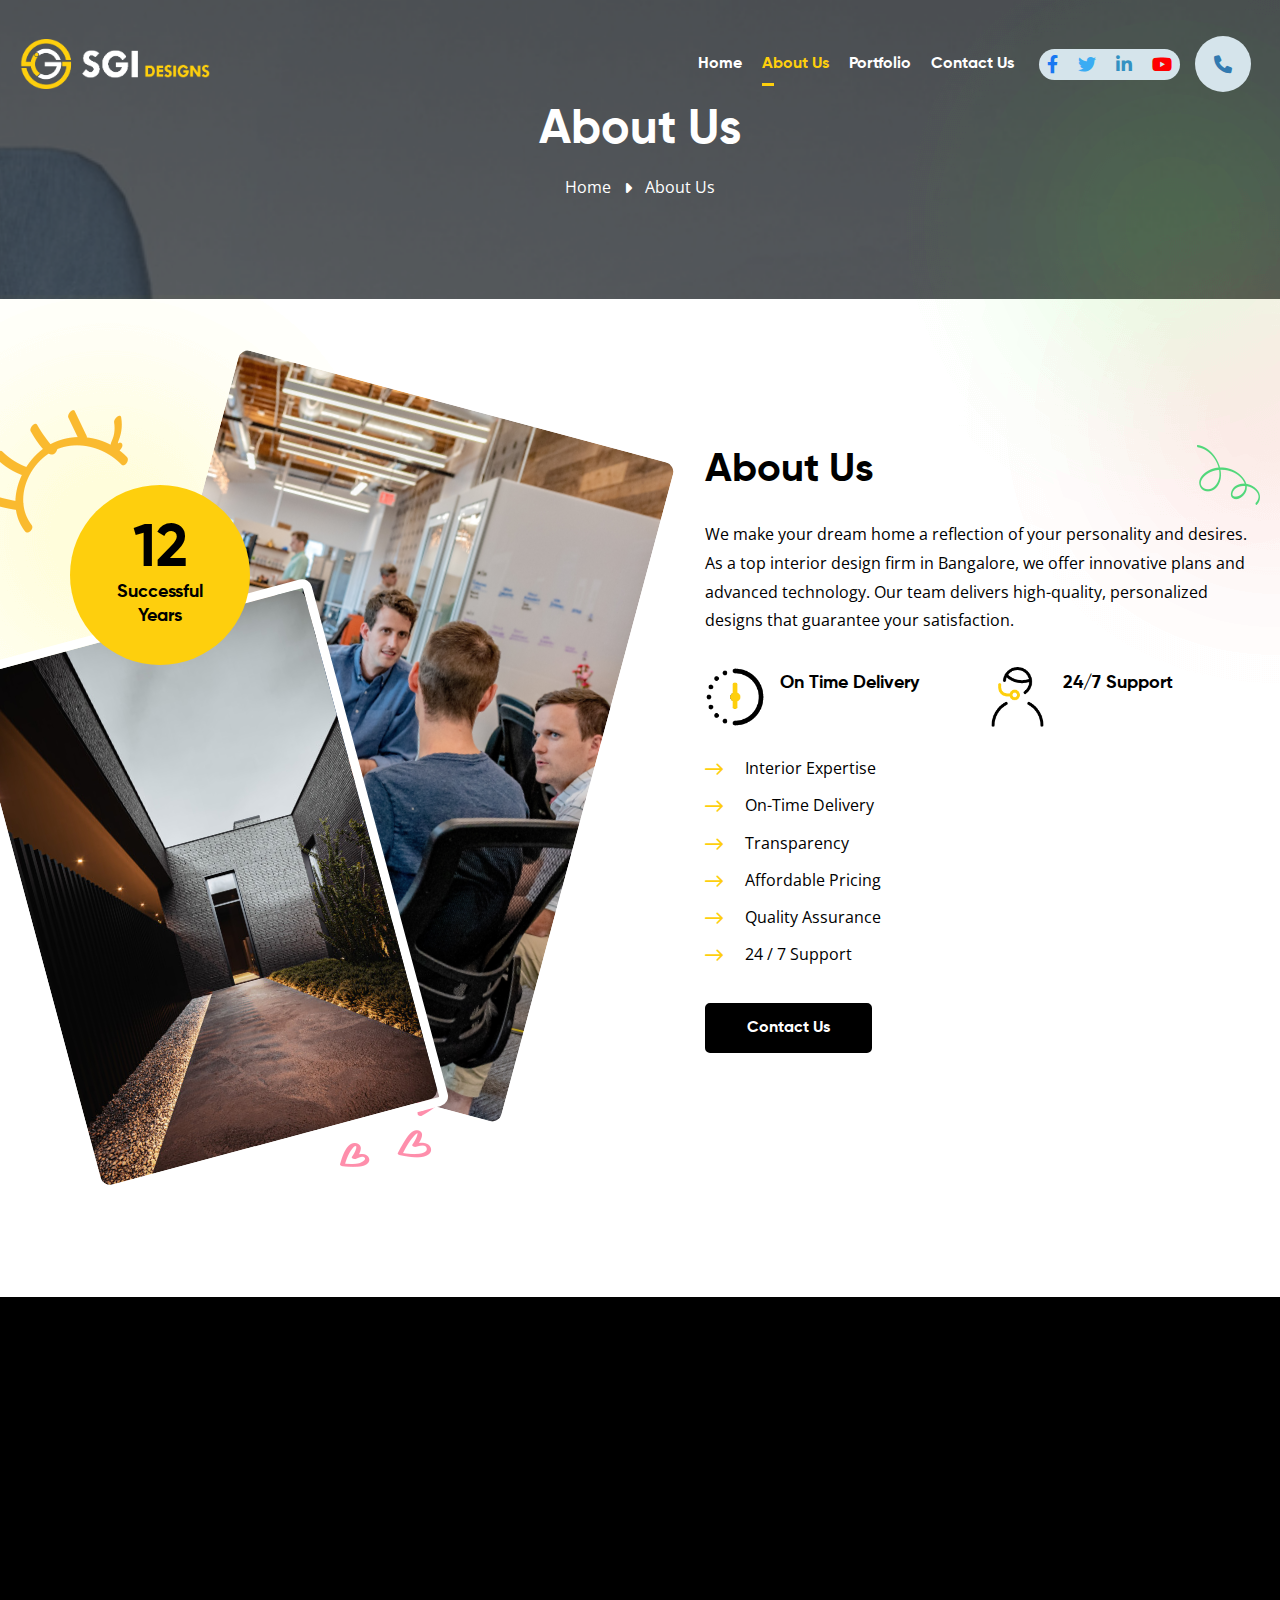
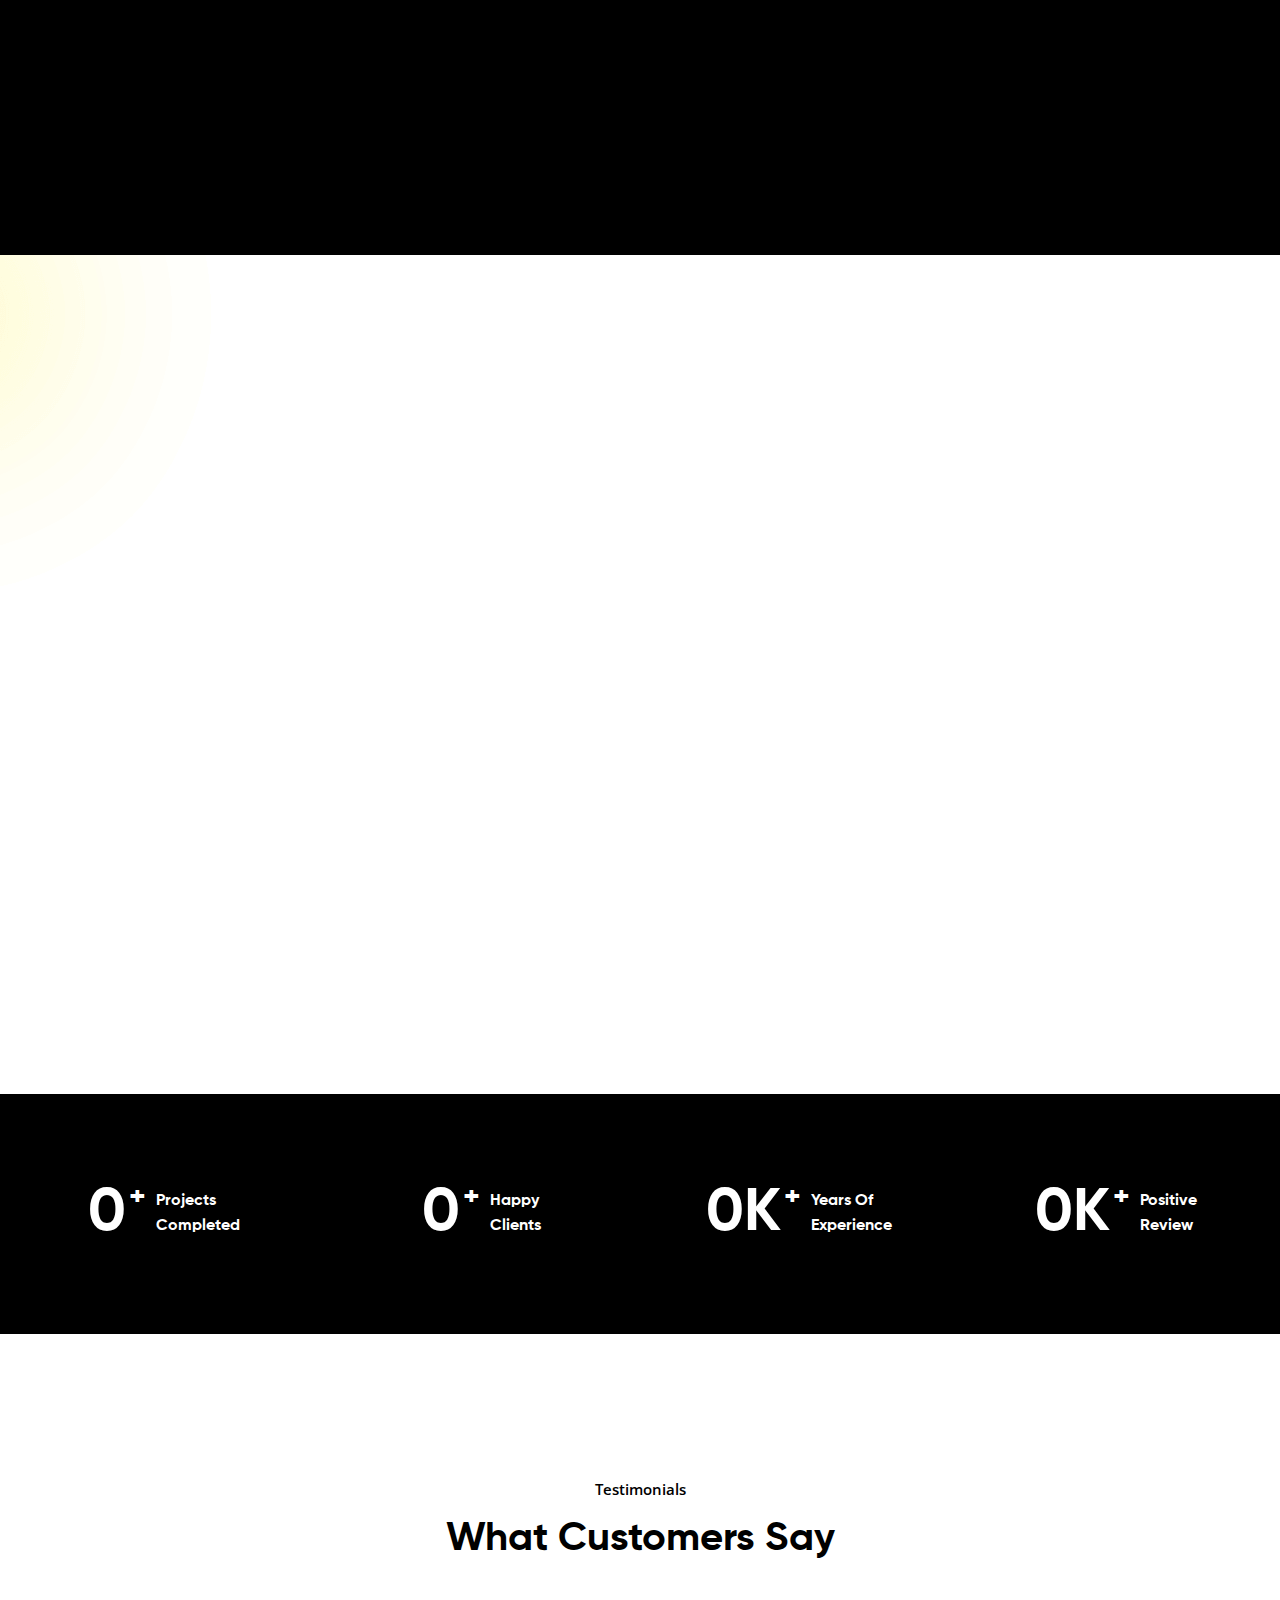
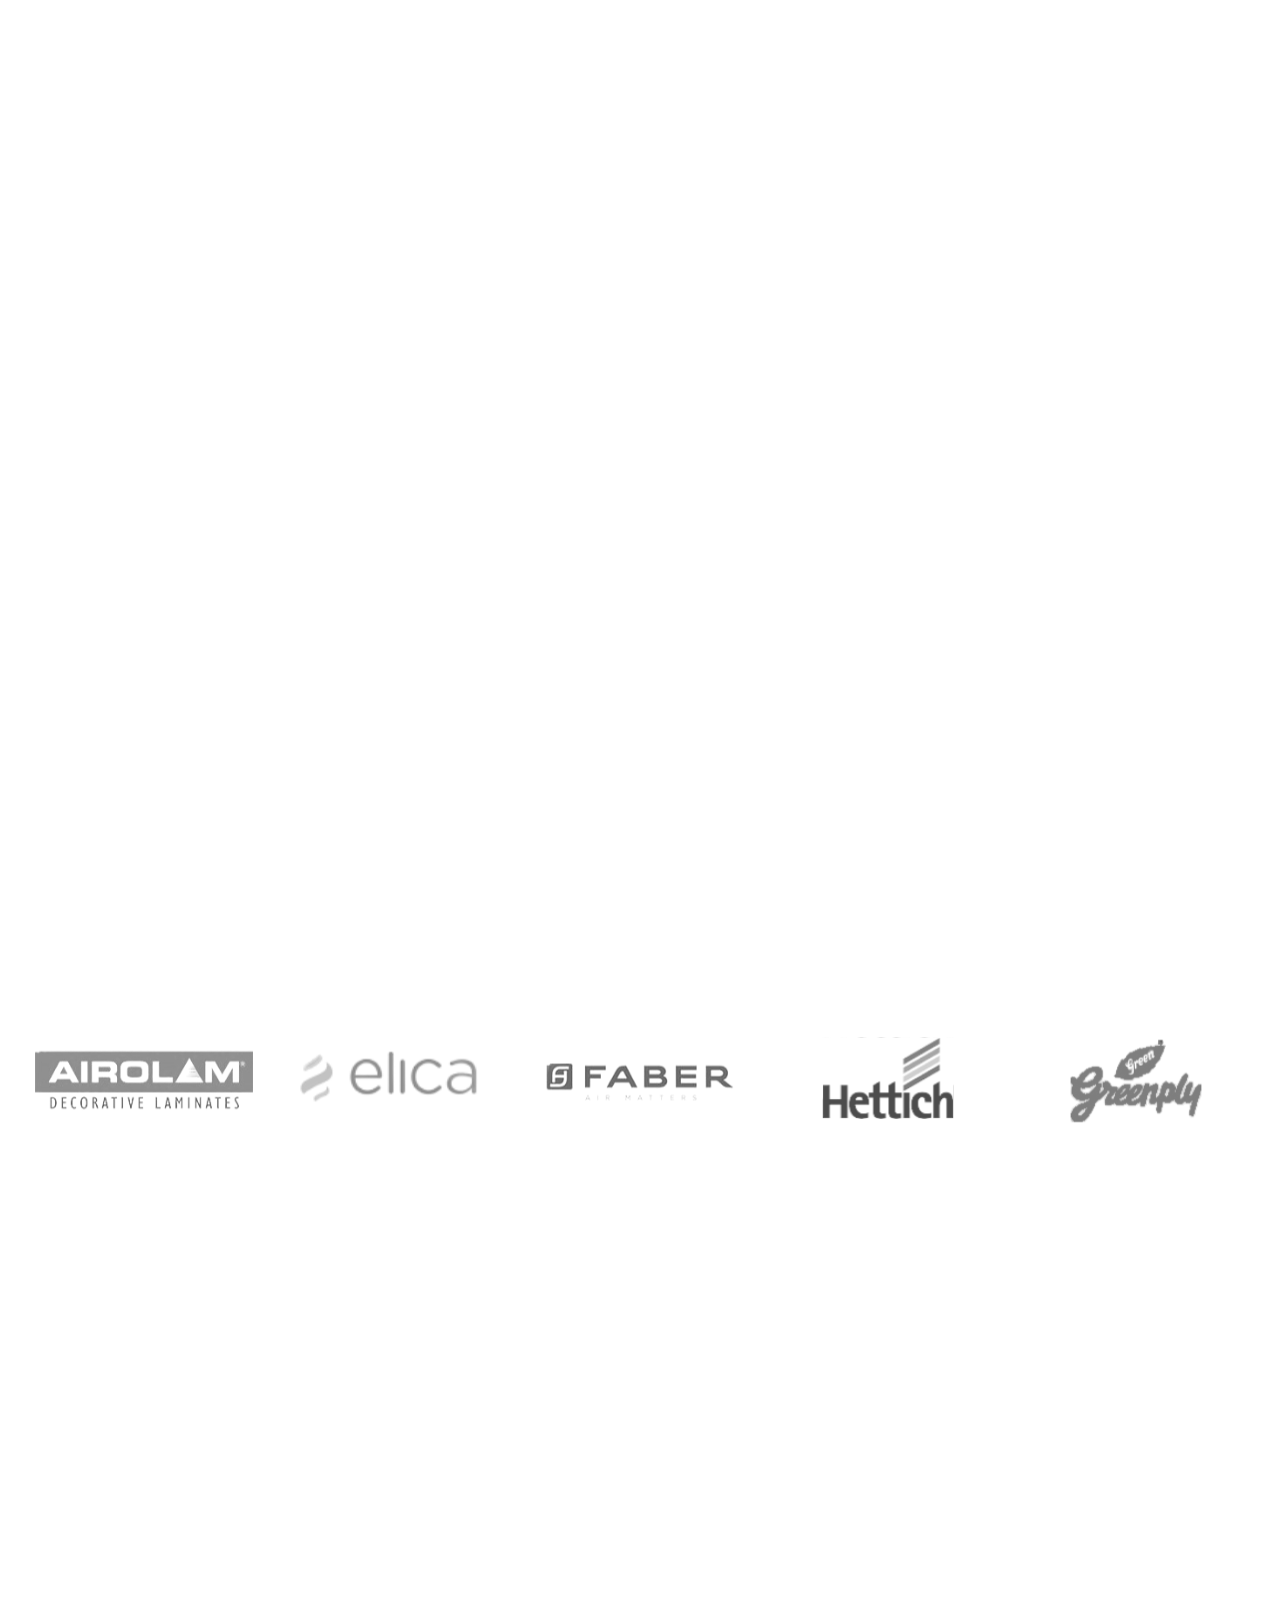
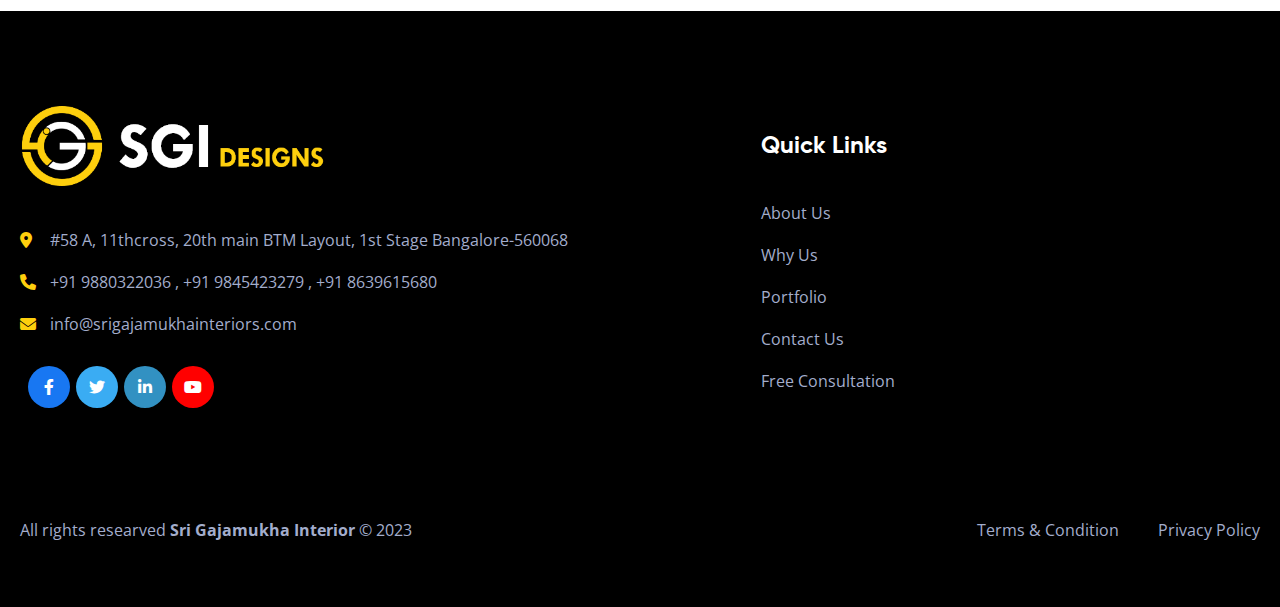
==== commit 45b6b664: "Sgi designs" ====
--- a/about.html
+++ b/about.html
@@ -159,13 +159,13 @@
                                 <div class="row clearfix">
                                     <div class="f-block col-lg-6 col-md-6 col-sm-12">
                                         <div class="inner-box">
-                                            <div class="icon"><img src="images/resource/ideate.svg" alt=""></div>
+                                            <div class="icon"><img src="images/icons/Clock-white-bg.png" alt=""></div>
                                             <h6 id="colorr">On Time Delivery</h6>
                                         </div>
                                     </div>
                                     <div class="f-block col-lg-6 col-md-6 col-sm-12">
                                         <div class="inner-box">
-                                            <div class="icon"><img src="images/resource/design.svg" alt=""></div>
+                                            <div class="icon"><img src="images/icons/Customer-care-white-bg.png" alt=""></div>
                                             <h6 id="colorr">24/7 Support</h6>
                                         </div>
                                     </div>
@@ -268,28 +268,28 @@
                                     <div class="row clearfix">
                                         <div class="feature col-lg-6 col-md-6 col-sm-12">
                                             <div class="inner-box">
-                                                <div class="icon"><img src="images/resource/Group 101.svg" alt=""></div>
+                                                <div class="icon"><img src="images/icons/note-pen-white -bg.png" alt=""></div>
                                                 <h4>Reflective Design</h4>
                                                 <div class="text">Our interior website features cutting-edge design that reflects your unique style and enhances your space's aesthetics.</div>
                                             </div>
                                         </div>
                                         <div class="feature col-lg-6 col-md-6 col-sm-12">
                                             <div class="inner-box">
-                                                <div class="icon"><img src="images/resource/Group 102.svg" alt=""></div>
+                                                <div class="icon"><img src="images/icons/wifi-white-bg.png" alt=""></div>
                                                 <h4>Contactless Experience</h4>
                                                 <div class="text">We prioritize your safety with our seamless online experience, from browsing to consultations, without compromising on quality service.</div>
                                             </div>
                                         </div>
                                         <div class="feature col-lg-6 col-md-6 col-sm-12">
                                             <div class="inner-box">
-                                                <div class="icon"><img src="images/resource/Group 103.svg" alt=""></div>
+                                                <div class="icon"><img src="images/icons/shield-download-white-bg.png" alt=""></div>
                                                 <h4>Post-Installation Service</h4>
                                                 <div class="text">Our commitment to customer satisfaction extends beyond installation, with reliable post-installation services to ensure your long-term enjoyment.</div>
                                             </div>
                                         </div>
                                         <div class="feature col-lg-6 col-md-6 col-sm-12">
                                             <div class="inner-box">
-                                                <div class="icon"><img src="images/resource/Group 104.svg" alt=""></div>
+                                                <div class="icon"><img src="images/icons/reward-white-bg.png" alt=""></div>
                                                 <h4>Brand Usage</h4>
                                                 <div class="text">Our interior website showcases premium brand partnerships, ensuring the use of high-quality products for lasting durability and style. </div>
                                             </div>
@@ -551,7 +551,7 @@
                             <div class="inner">
                                 <div class="form-box subscribe-form">
                                     <form method="post"
-                                        action="https://jufailitech.com/envatoitems/travilo/html/contact.html">
+                                        action="https://toolfe.com/envatoitems/travilo/html/contact.html">
                                         <div class="form-group">
                                             <div class="field-inner">
                                                 <input type="email" name="email" value=""
@@ -569,80 +569,81 @@
             </div>
         </div>
     </section>
-        <!--Main Footer-->
-        <footer class="main-footer style-two">
-
-            <div class="upper-section">
-
-                <div class="auto-container">
-                    <div class="content-box">
-                        <div class="row clearfix">
-                            <div class="footer-column col-xl-7 col-lg-7 col-md-7 col-sm-12">
-                                <div class="footer-widget about-widget">
-                                    <div class="footer-logo"><a href="index.html" title="Travilo"><img
-                                        id="imagee"   src="images/logo.png" alt="" title="Travilo"></a></div>
-                                    <div class="footer-info">
-                                        <ul class="info">
-                                            <li class="address"><a href="#"><i class="icon fa fa-map-marker-alt"></i>
-                                                #58 A, 11thcross, 20th main BTM Layout, 1st Stage Bangalore-560068</a></li>
-                                            <li class="phone"><a href="tel:+123456789000"><i
-                                                        class="icon fa fa-phone"></i>  +91 9880322036 , +91 9845423279 , +91 8639615680</a></li>
-                                            <li class="email"><a href="mailto:info@srigajamukhainteriors.com"><i
-                                                        class="icon fa fa-envelope"></i> info@srigajamukhainteriors.com</a></li>
-                                        </ul>
-                                        <ul class="social-links clearfix" id="social">
-                                            <li><a href="#" class="facebook"><i class="fab fa-facebook-f"></i></a></li>
-                                            <li><a href="#" class="twitter"><i class="fab fa-twitter"></i></a></li>
-                                            <li><a href="#" class="linkedin"><i class="fab fa-linkedin-in"></i></a></li>
-                                            <li><a href="#" class="youtube"><i class="fab fa-youtube"></i></a></li>
-                                        </ul>
+   
+              <!--Main Footer-->
+              <footer class="main-footer style-two">
+
+                <div class="upper-section">
+    
+                    <div class="auto-container">
+                        <div class="content-box">
+                            <div class="row clearfix">
+                                <div class="footer-column col-xl-7 col-lg-7 col-md-7 col-sm-12">
+                                    <div class="footer-widget about-widget">
+                                        <div class="footer-logo"><a href="index.html" title="Travilo"><img
+                                            id="imagee"   src="images/logo.png" alt="" title="Travilo"></a></div>
+                                        <div class="footer-info">
+                                            <ul class="info">
+                                                <li class="address"><a href="#"><i class="icon fa fa-map-marker-alt"></i>
+                                                    #58 A, 11thcross, 20th main BTM Layout, 1st Stage Bangalore-560068</a></li>
+                                                <li class="phone"><a href="tel:+123456789000"><i
+                                                            class="icon fa fa-phone"></i>  +91 9880322036 , +91 9845423279 , +91 8639615680</a></li>
+                                                <li class="email"><a href="mailto:info@srigajamukhainteriors.com"><i
+                                                            class="icon fa fa-envelope"></i> info@srigajamukhainteriors.com</a></li>
+                                            </ul>
+                                            <ul class="social-links clearfix" id="social">
+                                                <li><a href="https://www.facebook.com/profile.php?id=100076405071367" class="facebook"><i class="fab fa-facebook-f"></i></a></li>
+                                                <li><a href="https://twitter.com/srigajamukha" class="twitter"><i class="fab fa-twitter"></i></a></li>
+                                                <li><a href="https://www.instagram.com/srigajamukhainteriors/" class="linkedin"><i class="fab fa-linkedin-in"></i></a></li>
+                                                <li><a href="https://www.youtube.com/channel/UC0bp2kU6fTeQuozuYYEGVtA" class="youtube"><i class="fab fa-youtube"></i></a></li>
+                                            </ul>
+                                        </div>
                                     </div>
                                 </div>
-                            </div>
-                            <div class="col-xl-5 col-lg-6 col-md-6 col-sm-12">
-                                <div class="row clearfix">
-
-                        
-
-                                    <div class="footer-column col-lg-8 col-md-8 col-sm-12">
-                                        <div class="footer-widget links-widget">
-                                            <h4>Quick Links</h4>
-                                            <div class="links">
-                                                <ul>
-                                                    <li><a href="#">About Us</a></li>
-                                                    <li><a href="#">us</a></li>
-                                                    <li><a href="#">Portfolio</a></li>
-                                                    <li><a href="#">Contact us</a></li>
-                                                    <li><a href="#">Free consultation</a></li>
-                                                </ul>
+                                <div class="col-xl-5 col-lg-6 col-md-6 col-sm-12">
+                                    <div class="row clearfix">
+    
+                            
+    
+                                        <div class="footer-column col-lg-8 col-md-8 col-sm-12">
+                                            <div class="footer-widget links-widget">
+                                                <h4>Quick Links</h4>
+                                                <div class="links">
+                                                    <ul>
+                                                        <li><a href="#">About Us</a></li>
+                                                        <li><a href="#">Why us</a></li>
+                                                        <li><a href="#">Portfolio</a></li>
+                                                        <li><a href="#">Contact us</a></li>
+                                                        <li><a href="#">Free consultation</a></li>
+                                                    </ul>
+                                                </div>
                                             </div>
                                         </div>
+    
                                     </div>
-
-                                </div>
-                            </div>
-
-                        </div>
-                    </div>
-                </div>
-            </div>
-
-            <div class="f-bottom">
-                <div class="auto-container">
-                    <div class="inner clearfix">
-                        <div class="copyright">All rights researved <strong>Sri Gajamukha Interior</strong> &copy; 2023</div>
-                        <div class="bottom-links">
-                            <ul class="clearfix">
-                                <li><a href="#">Terms & Condition</a></li>
-                                <li><a href="#">Privacy Policy</a></li>
-                               
-                            </ul>
-                        </div>
-                    </div>
-                </div>
-            </div>
-
-        </footer>
+                                </div>
+    
+                            </div>
+                        </div>
+                    </div>
+                </div>
+    
+                <div class="f-bottom">
+                    <div class="auto-container">
+                        <div class="inner clearfix">
+                            <div class="copyright">All rights researved <strong>Sri Gajamukha Interior</strong> &copy; 2023</div>
+                            <div class="bottom-links">
+                                <ul class="clearfix">
+                                    <li><a href="#">Terms & Condition</a></li>
+                                    <li><a href="#">Privacy Policy</a></li>
+                                   
+                                </ul>
+                            </div>
+                        </div>
+                    </div>
+                </div>
+    
+            </footer>
     </div>
     <!--End pagewrapper-->
 
--- a/css/style.css
+++ b/css/style.css
@@ -2283,14 +2283,18 @@
   max-width: 700px;
   margin: 0 auto 65px;
 }
+.image a img {
+  width: 565px;
+  height: 510px;
+}
 
 .title-box .subtitle{
   position: relative;
-  font-size: 24px;
+  font-size: 15px;
   line-height: 30px;
   text-transform: none;
   /* font-family: 'Reey_Regular', cursive; */
-  font-weight: 400;
+  font-weight: 600;
   color: black;
   margin: 0 0 10px;
 }
--- a/css/responsive.css
+++ b/css/responsive.css
@@ -217,6 +217,9 @@
 		width:90%;
 		position: relative;
 		left:6%;
+	}
+	#testimonials{
+		display: none;
 	}
 
 	.subscribe-section .form-col .inner{
@@ -1459,6 +1462,7 @@
 		padding-left: 0;
 	}
 
+
 	.similar-section .carousel-box .next-btn,
 	.similar-section .carousel-box .prev-btn{
 		display: none !important;
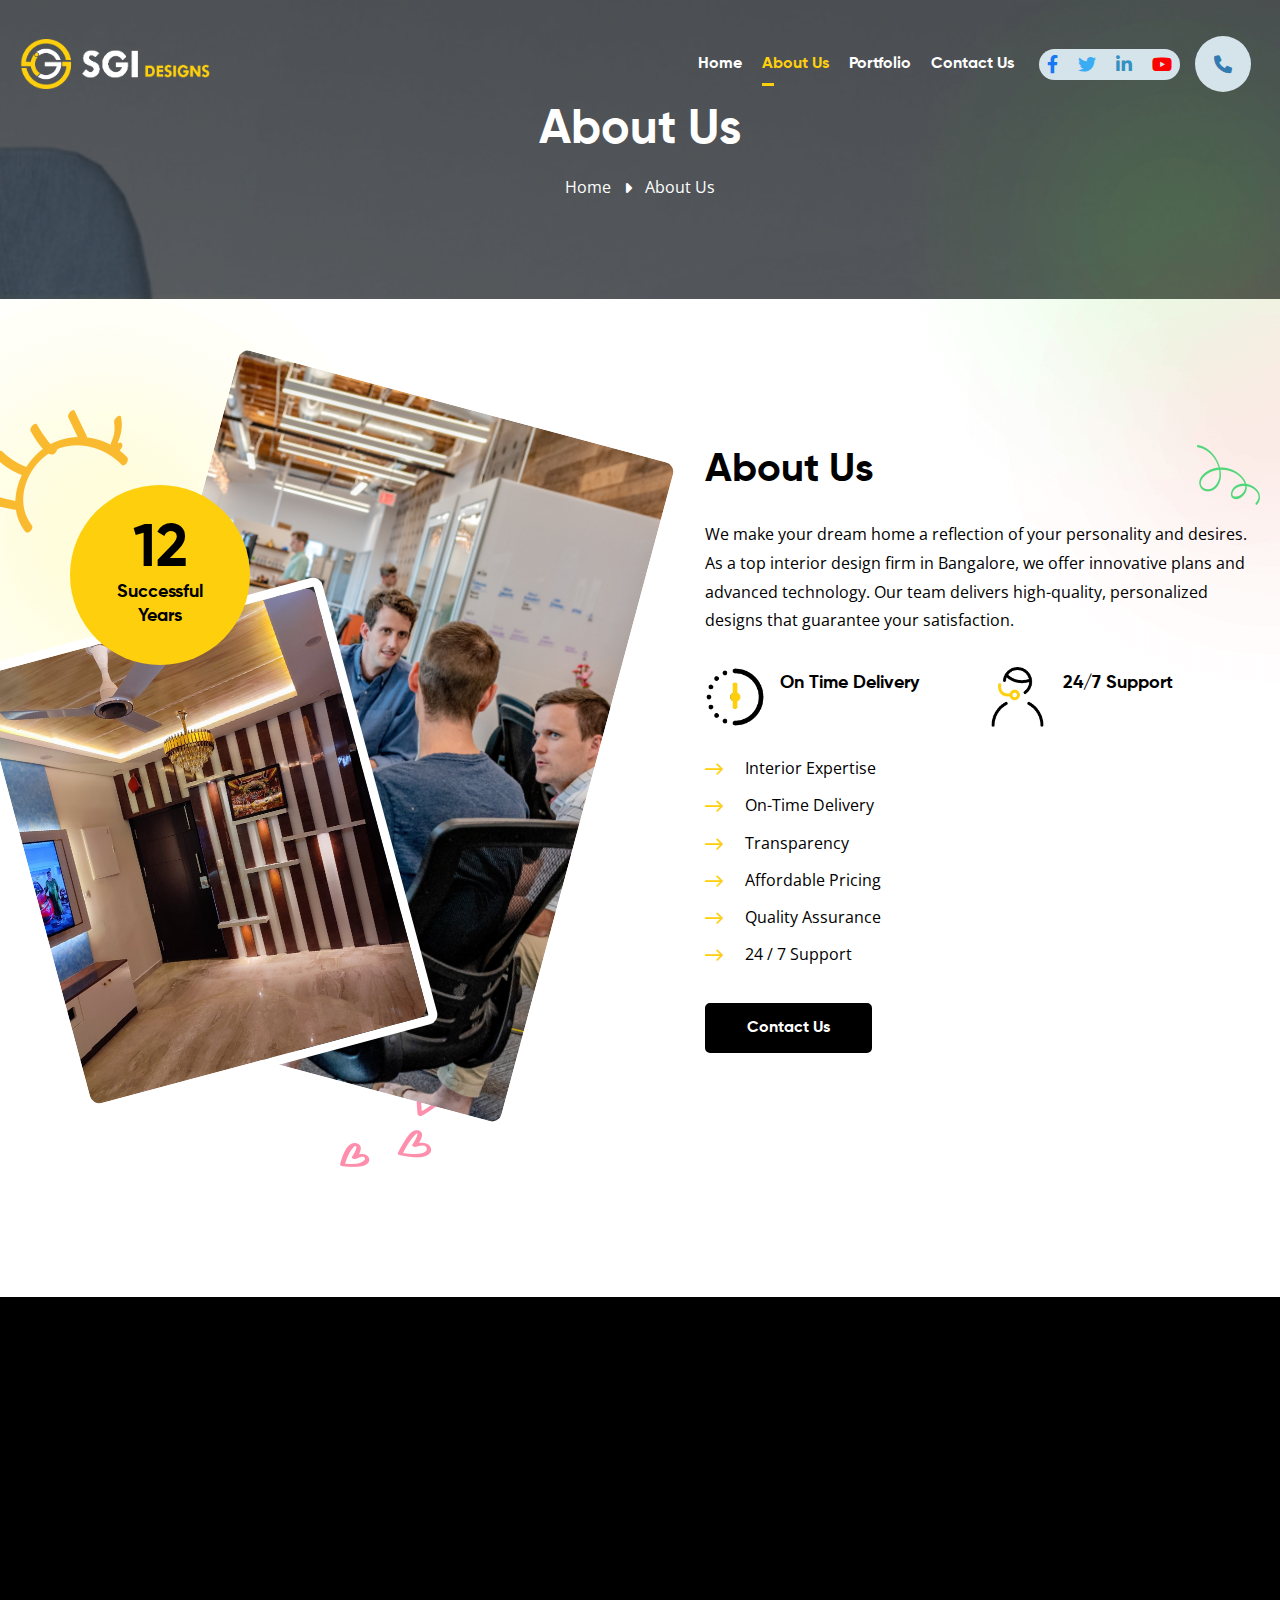
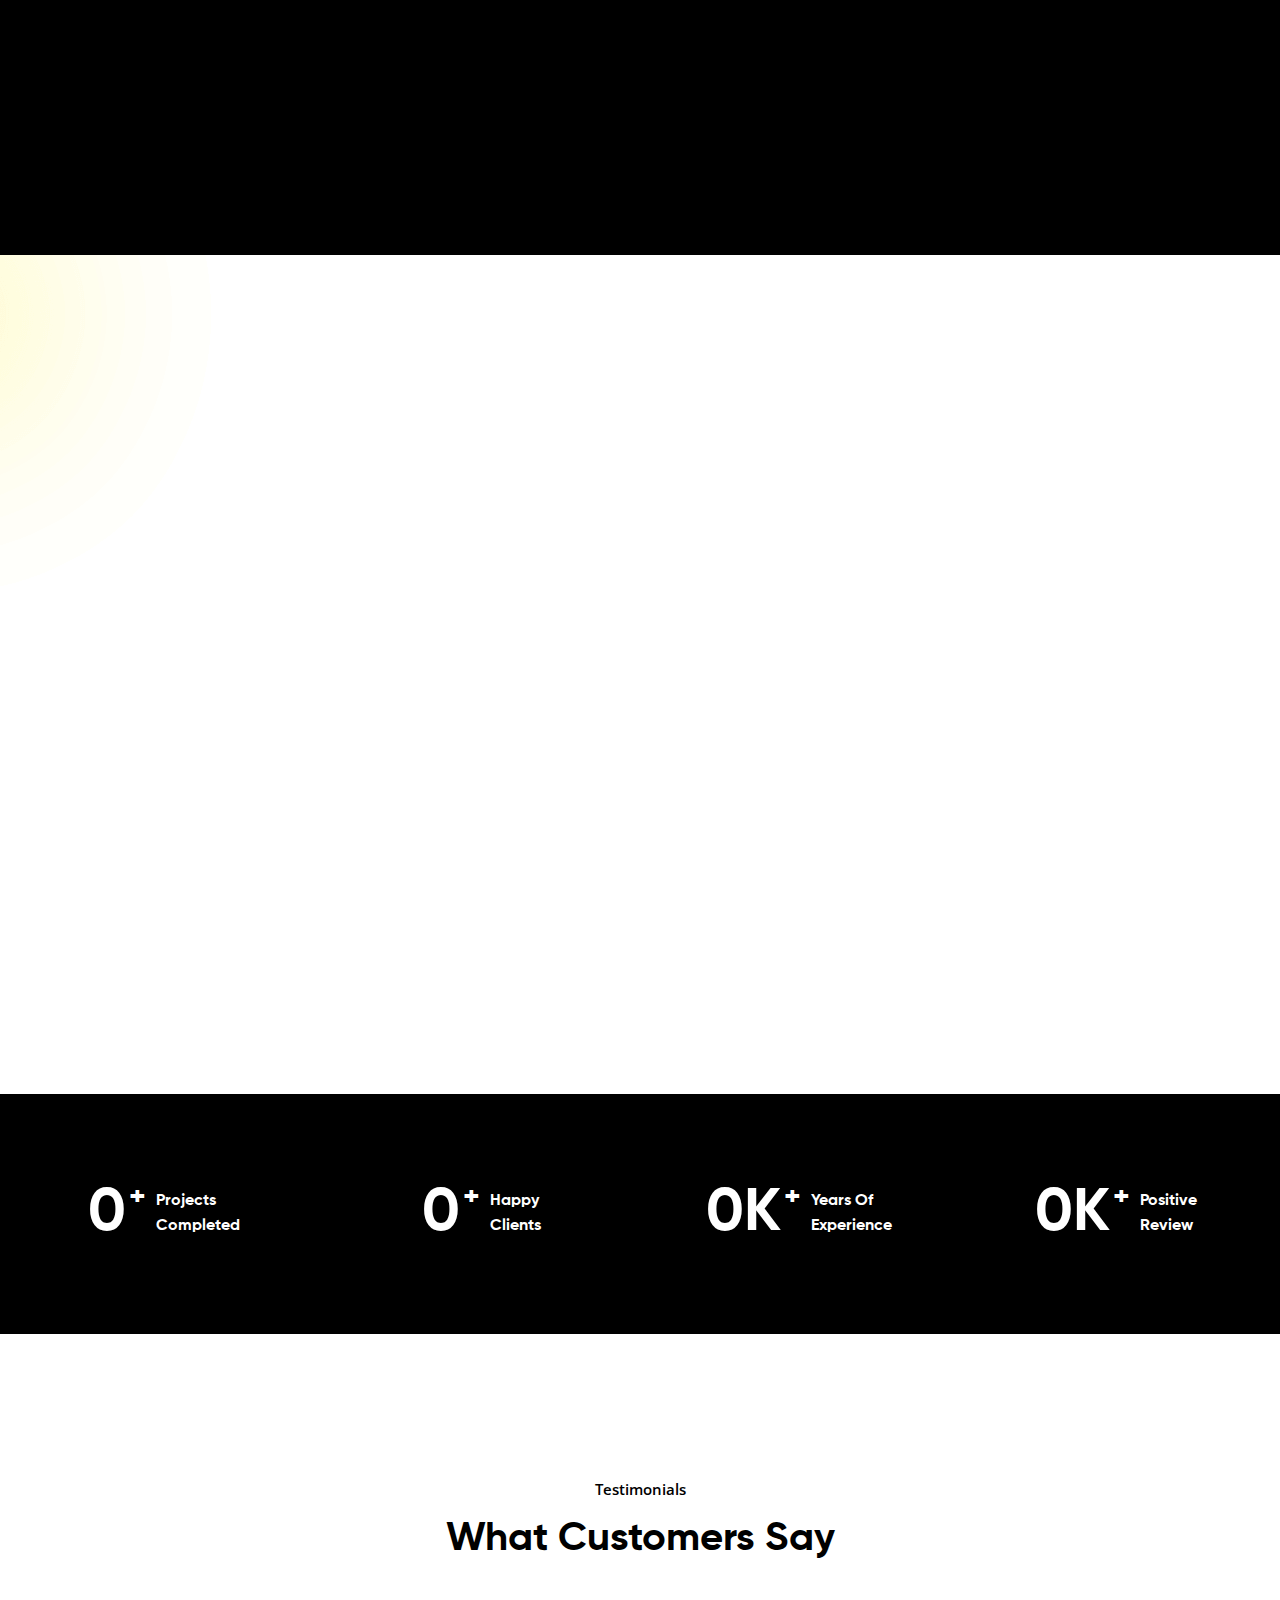
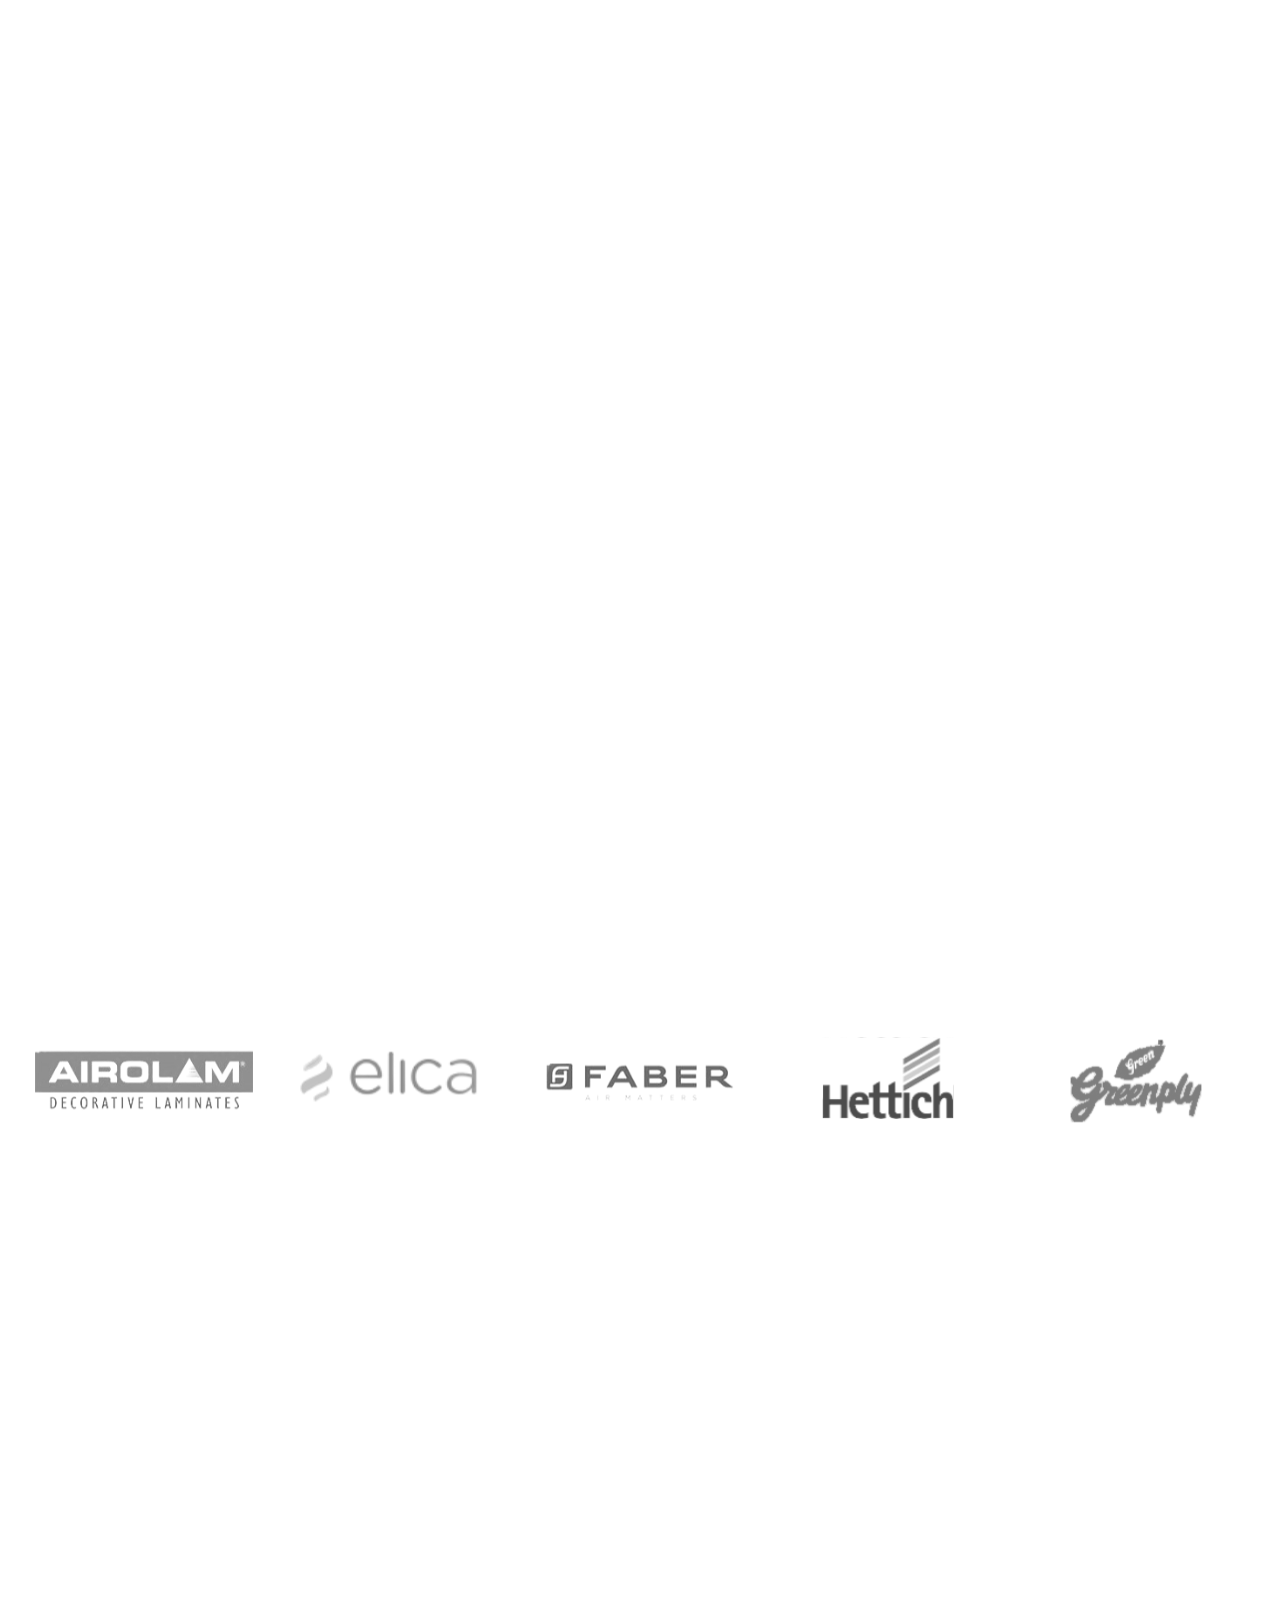
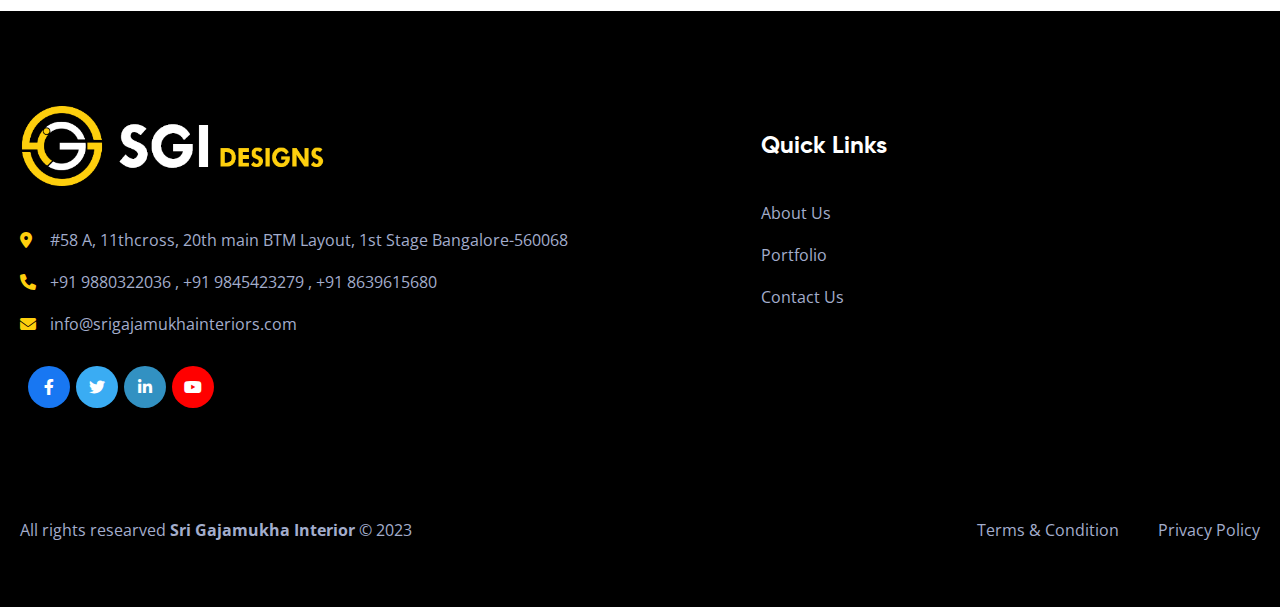
==== commit 7179ea50: "Sgi designs" ====
--- a/about.html
+++ b/about.html
@@ -64,10 +64,10 @@
                         <div class="links-box clearfix">
                             <div class="link social">
                                 <ul class="social-links clearfix">
-                                    <li><a href="#" class="facebook"><i class="fab fa-facebook-f"></i></a></li>
-                                    <li><a href="#" class="twitter"><i class="fab fa-twitter"></i></a></li>
-                                    <li><a href="#" class="linkedin"><i class="fab fa-linkedin-in"></i></a></li>
-                                    <li><a href="#" class="youtube"><i class="fab fa-youtube"></i></a></li>
+                                    <li><a href="https://www.facebook.com/profile.php?id=100076405071367" class="facebook"><i class="fab fa-facebook-f"></i></a></li>
+                                    <li><a href="https://twitter.com/srigajamukha" class="twitter"><i class="fab fa-twitter"></i></a></li>
+                                    <li><a href="https://www.instagram.com/srigajamukhainteriors/" class="linkedin"><i class="fab fa-linkedin-in"></i></a></li>
+                                    <li><a href="https://www.youtube.com/channel/UC0bp2kU6fTeQuozuYYEGVtA" class="youtube"><i class="fab fa-youtube"></i></a></li>
                                 </ul>
                             </div>
                             <div class="link call-to">
@@ -196,7 +196,7 @@
                             <div class="d-elem-2"><img src="images/resource/d-elem-17.png" alt=""></div>
                             <div class="image-box clearfix">
                                 <div class="image"><img src="images/resource/a1.png" alt="" title=""></div>
-                                <div class="image"><img src="images/resource/a1_1.jpg" alt="" title=""></div>
+                                <div class="image"><img src="images/portfolio/img/foer.jpeg" alt="" title=""></div>
                             </div>
                             <div class="exp"><span class="count">12</span> Successful <br>Years</div>
                         </div>
@@ -610,11 +610,9 @@
                                                 <h4>Quick Links</h4>
                                                 <div class="links">
                                                     <ul>
-                                                        <li><a href="#">About Us</a></li>
-                                                        <li><a href="#">Why us</a></li>
-                                                        <li><a href="#">Portfolio</a></li>
-                                                        <li><a href="#">Contact us</a></li>
-                                                        <li><a href="#">Free consultation</a></li>
+                                                        <li><a href="about.html">About Us</a></li>
+                                                        <li><a href="portfolio.html">Portfolio</a></li>
+                                                        <li><a href="contact.html">Contact us</a></li>
                                                     </ul>
                                                 </div>
                                             </div>
--- a/css/responsive.css
+++ b/css/responsive.css
@@ -17,7 +17,12 @@
 		right: 30px;
 	}
 }
-
+@media (max-width: 767px) {
+	#testimonials {
+	  display: none !important;
+	}
+  }
+  
 @media only screen and (max-width: 1499px){
 	
 	.main-header .auto-container{
@@ -218,9 +223,7 @@
 		position: relative;
 		left:6%;
 	}
-	#testimonials{
-		display: none;
-	}
+	
 
 	.subscribe-section .form-col .inner{
 		padding-top: 0;
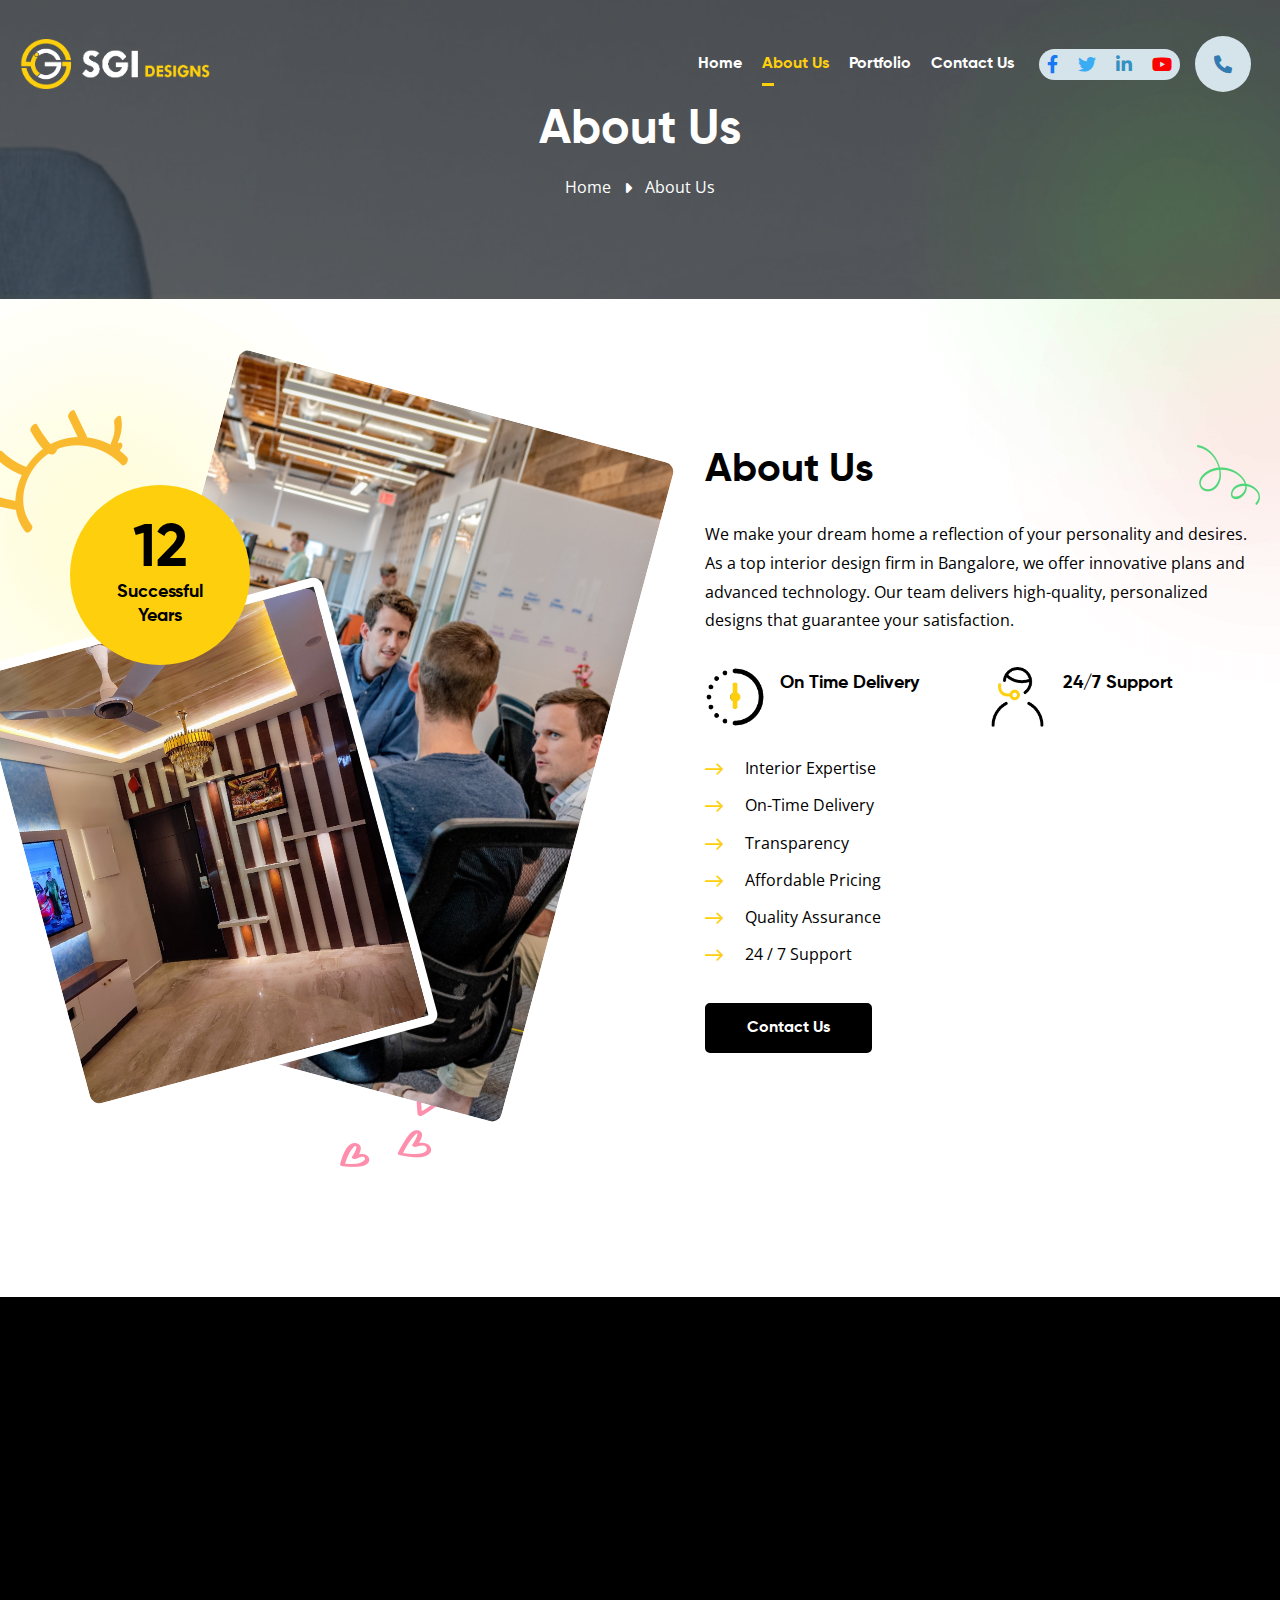
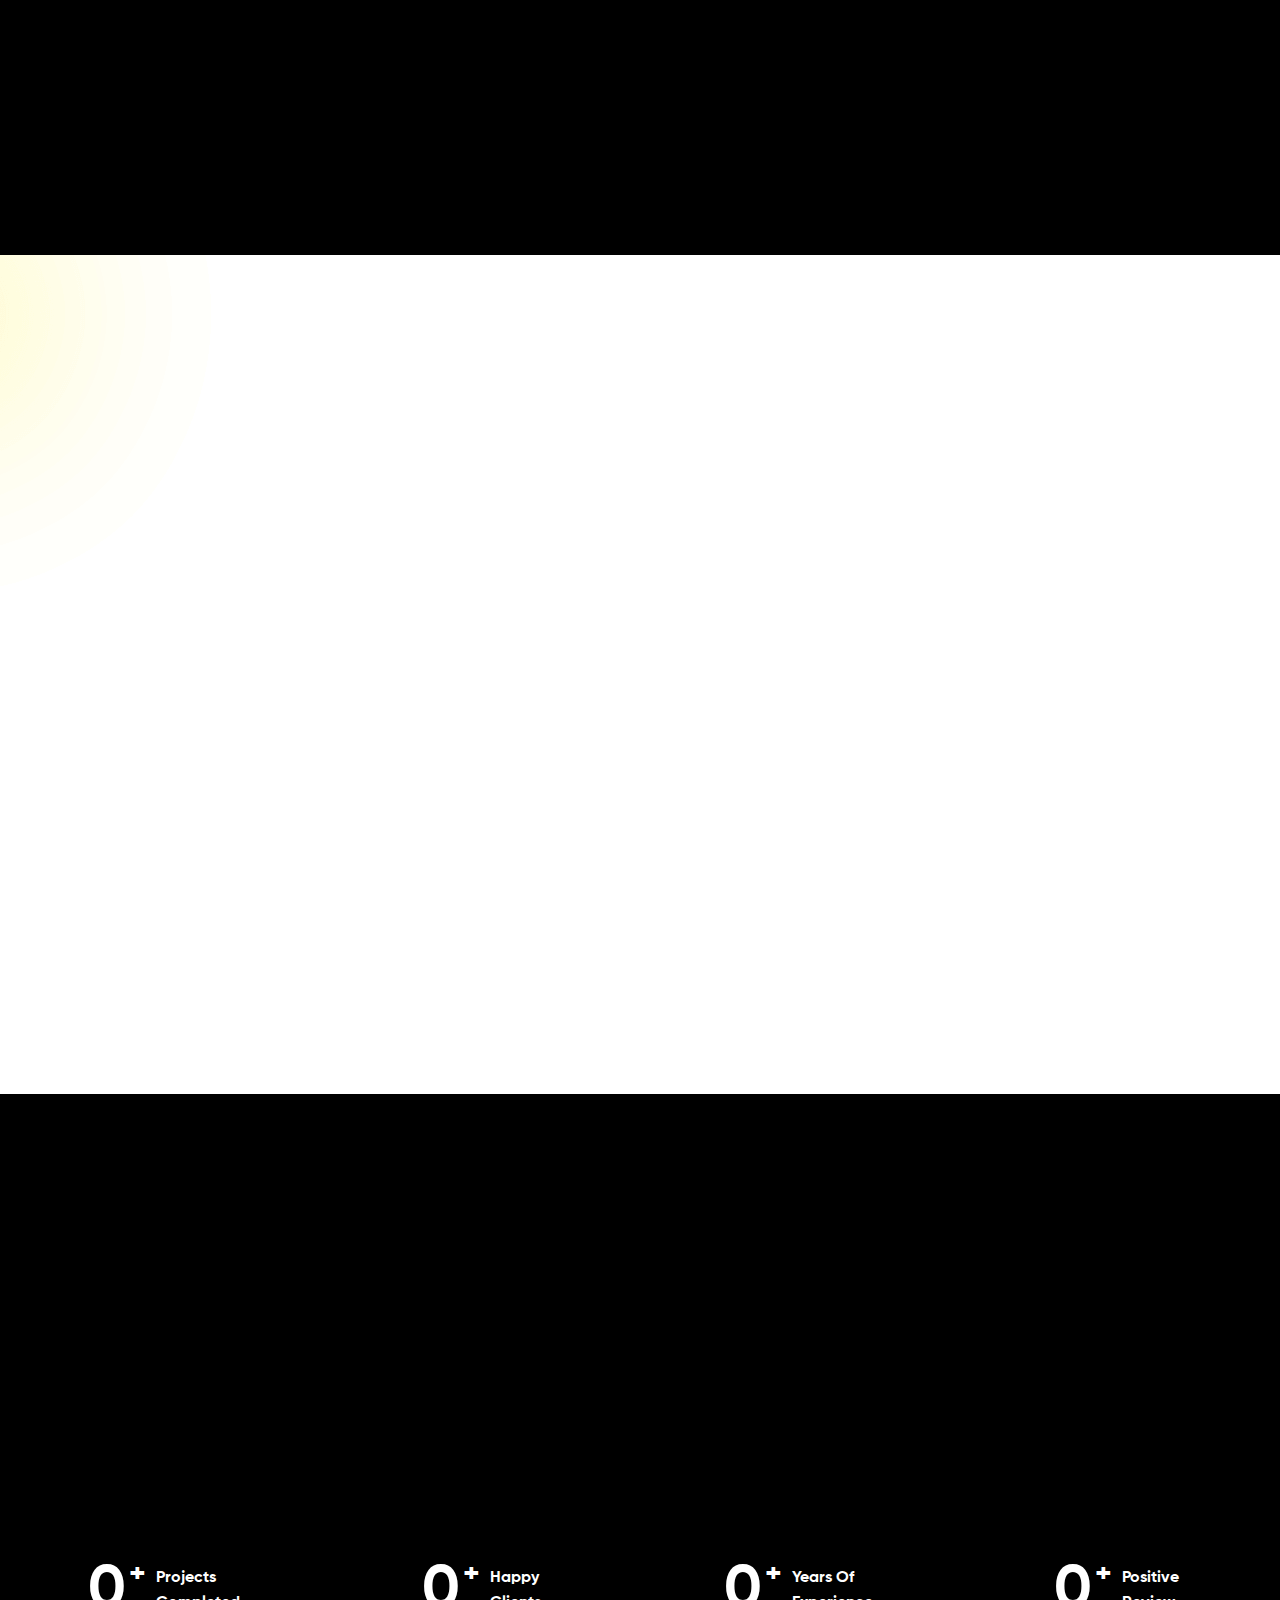
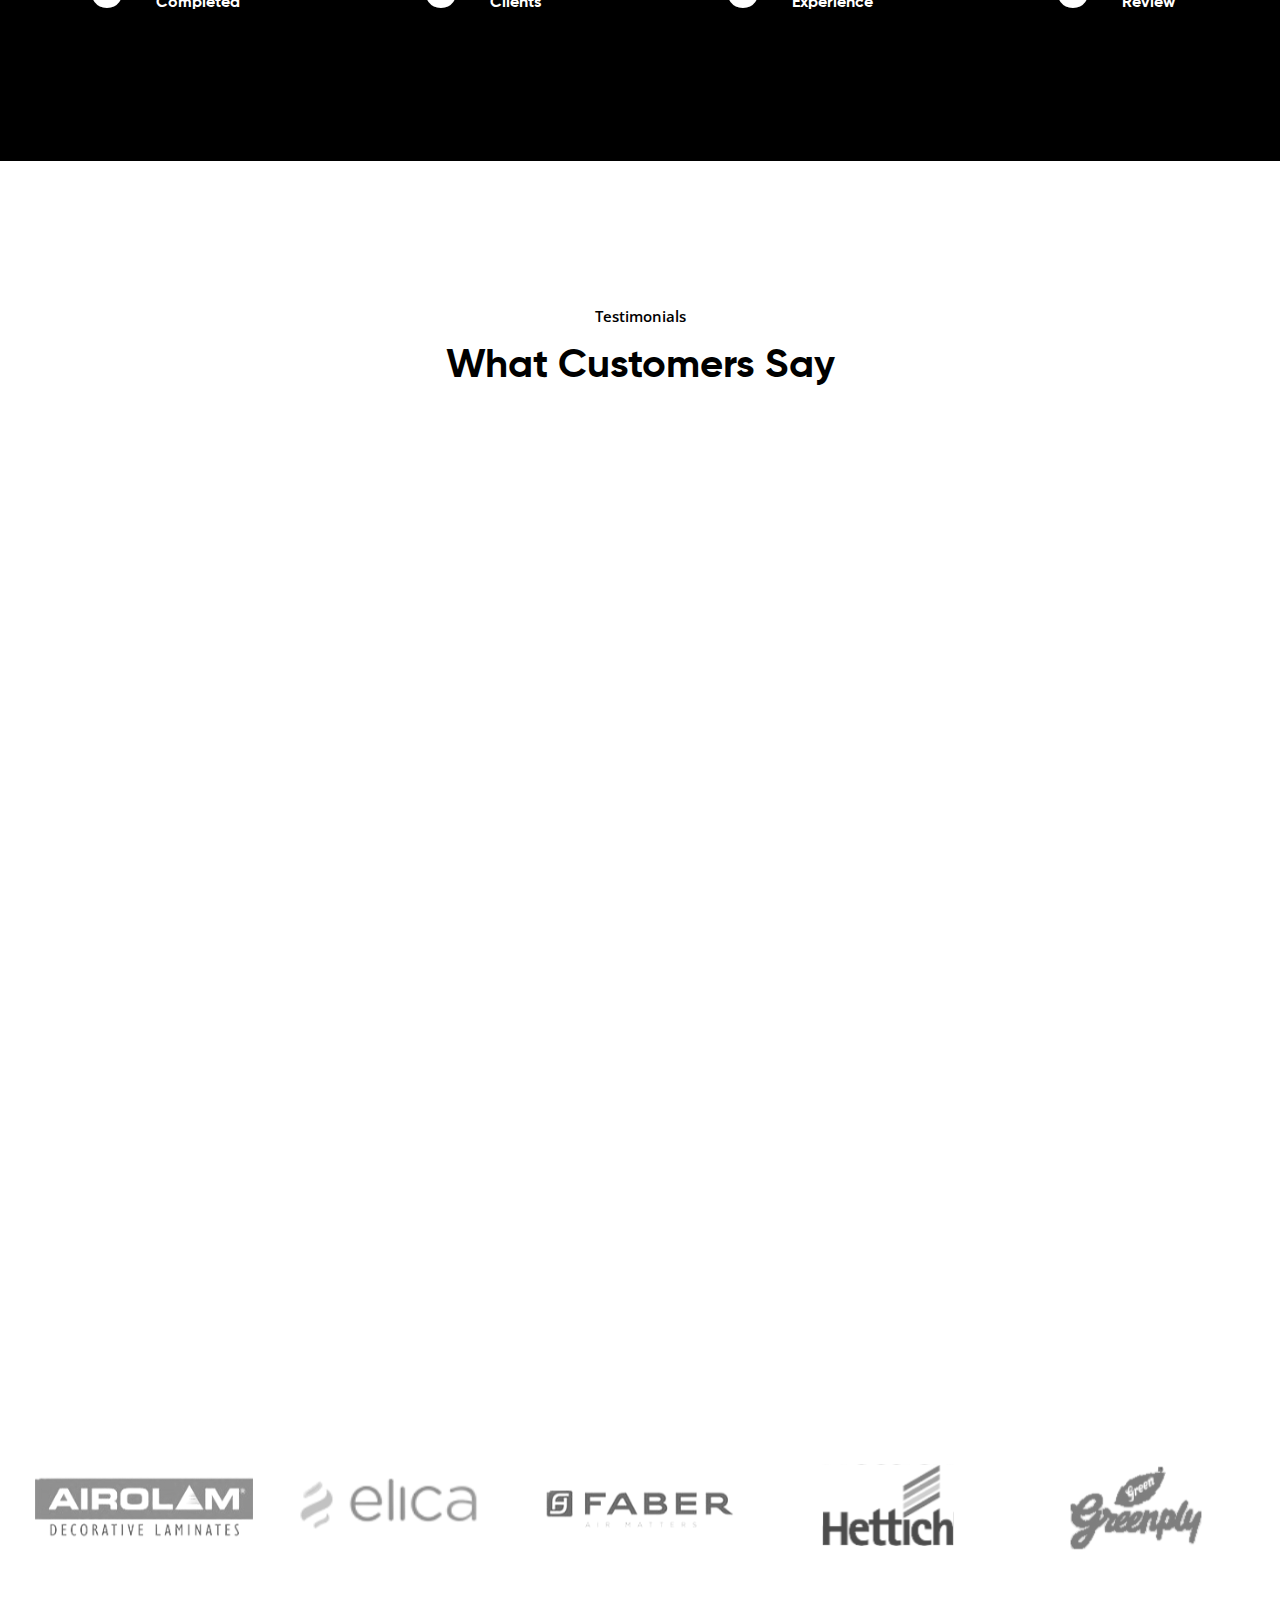
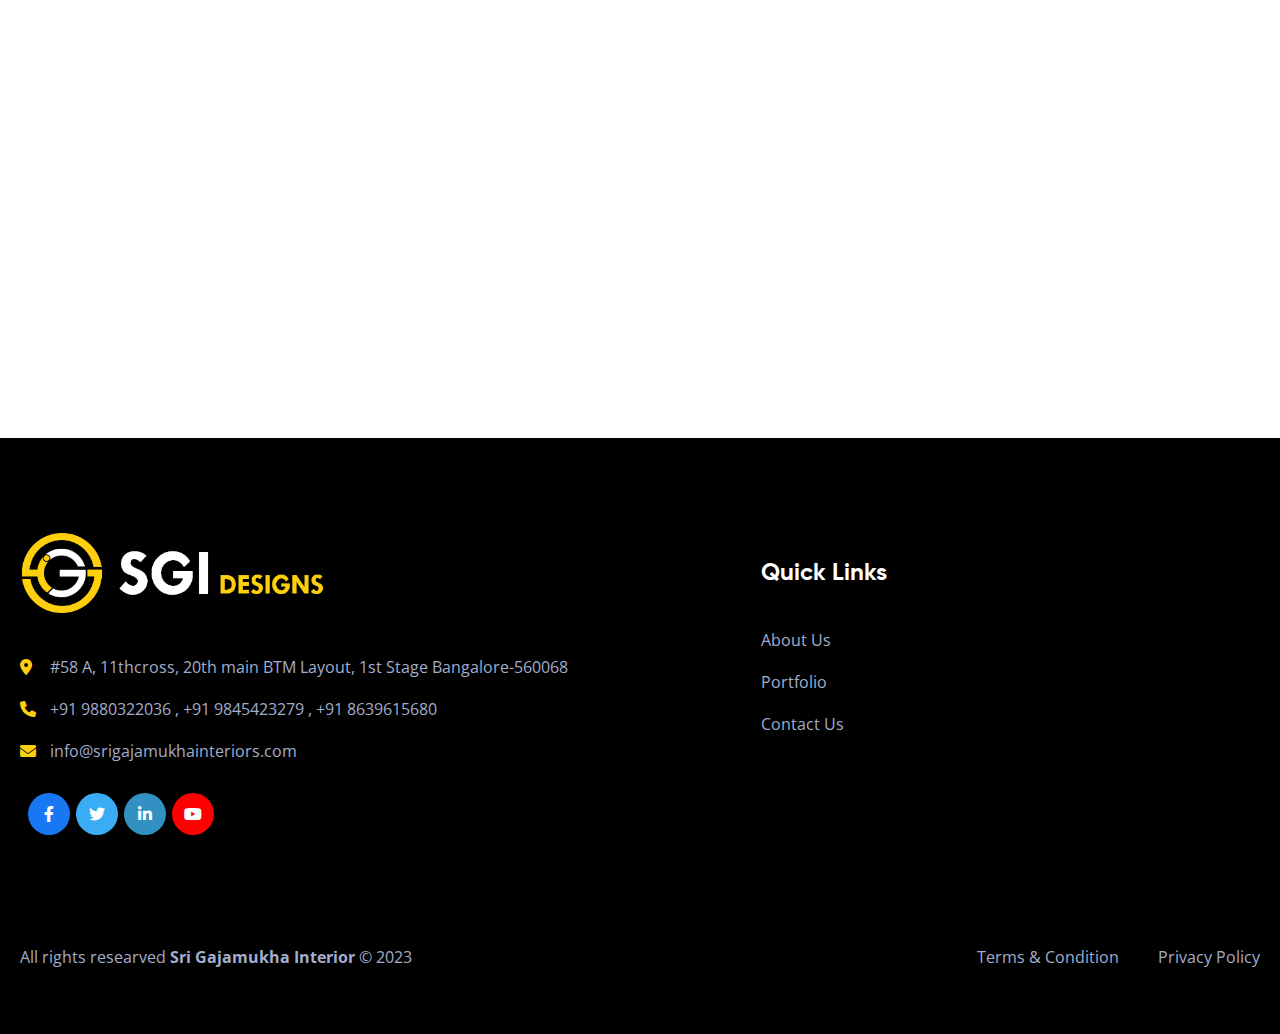
==== commit 577bcd11: "commit2" ====
--- a/about.html
+++ b/about.html
@@ -38,13 +38,13 @@
                             <div class="nav-outer clearfix">
                                 <nav class="main-menu">
                                     <ul class="navigation clearfix">
-                                        <li ><a href="index.html">Home</a>
+                                        <li><a href="index.html">Home</a>
                                         </li>
                                         <li class="current"><a href="about.html">About us</a>
                                         </li>
-                
+
                                         <li><a href="portfolio.html">Portfolio</a></li>
-                                        <li ><a href="contact.html">Contact us</a>
+                                        <li><a href="contact.html">Contact us</a>
                                         </li>
                                         <!-- <li><a href="#">Free consultation</a></li> -->
                                     </ul>
@@ -57,17 +57,21 @@
 
                         <!-- Hidden Nav Toggler -->
                         <div class="nav-toggler">
-                            <button class="hidden-bar-opener"><span class="icon"><img src="images/icons/menu-icon-white.png"
-                                        alt=""></span></button>
+                            <button class="hidden-bar-opener"><span class="icon"><img
+                                        src="images/icons/menu-icon-white.png" alt=""></span></button>
                         </div>
 
                         <div class="links-box clearfix">
                             <div class="link social">
                                 <ul class="social-links clearfix">
-                                    <li><a href="https://www.facebook.com/profile.php?id=100076405071367" class="facebook"><i class="fab fa-facebook-f"></i></a></li>
-                                    <li><a href="https://twitter.com/srigajamukha" class="twitter"><i class="fab fa-twitter"></i></a></li>
-                                    <li><a href="https://www.instagram.com/srigajamukhainteriors/" class="linkedin"><i class="fab fa-linkedin-in"></i></a></li>
-                                    <li><a href="https://www.youtube.com/channel/UC0bp2kU6fTeQuozuYYEGVtA" class="youtube"><i class="fab fa-youtube"></i></a></li>
+                                    <li><a href="https://www.facebook.com/profile.php?id=100076405071367"
+                                            class="facebook"><i class="fab fa-facebook-f"></i></a></li>
+                                    <li><a href="https://twitter.com/srigajamukha" class="twitter"><i
+                                                class="fab fa-twitter"></i></a></li>
+                                    <li><a href="https://www.instagram.com/srigajamukhainteriors/" class="linkedin"><i
+                                                class="fab fa-linkedin-in"></i></a></li>
+                                    <li><a href="https://www.youtube.com/channel/UC0bp2kU6fTeQuozuYYEGVtA"
+                                            class="youtube"><i class="fab fa-youtube"></i></a></li>
                                 </ul>
                             </div>
                             <div class="link call-to">
@@ -95,20 +99,21 @@
                             <path d="M15 0L1 14m14 0L1 0" stroke="currentColor" fill="none" fill-rule="evenodd"></path>
                         </svg></span></div>
                 <div class="nav-logo-box">
-                    <div class="logo"><a href="#" title="Travilo"><img src="images/sgi-designs-black.png" alt="" title="Travilo"></a>
+                    <div class="logo"><a href="#" title="Travilo"><img src="images/sgi-designs-black.png" alt=""
+                                title="Travilo"></a>
                     </div>
                 </div>
                 <!-- .Side-menu -->
                 <div class="side-menu">
                     <ul class="navigation clearfix">
-                        <li ><a href="index.html">Home</a>
+                        <li><a href="index.html">Home</a>
                         </li>
                         <li class="current "><a href="about.html">About us</a>
 
                         </li>
-                
+
                         <li><a href="portfolio.html">Portfolio</a></li>
-                        <li ><a href="contact.html">Contact us</a>
+                        <li><a href="contact.html">Contact us</a>
 
                         </li>
                         <!-- <li><a href="#">Free consultation</a></li> -->
@@ -149,8 +154,9 @@
                             <div class="d-elem-1"><img src="images/resource/d-elem-1.png" alt=""></div>
                             <div class="title-box">
 
-                                <h2 ><span id="colorr">About us</span></h2>
-                                <div class="text" id="colorr">We make your dream home a reflection of your personality and desires.
+                                <h2><span id="colorr">About us</span></h2>
+                                <div class="text" id="colorr">We make your dream home a reflection of your personality
+                                    and desires.
                                     As a top interior design firm in Bangalore, we offer innovative plans and advanced
                                     technology. Our team delivers high-quality, personalized designs that guarantee your
                                     satisfaction.</div>
@@ -165,7 +171,8 @@
                                     </div>
                                     <div class="f-block col-lg-6 col-md-6 col-sm-12">
                                         <div class="inner-box">
-                                            <div class="icon"><img src="images/icons/Customer-care-white-bg.png" alt=""></div>
+                                            <div class="icon"><img src="images/icons/Customer-care-white-bg.png" alt="">
+                                            </div>
                                             <h6 id="colorr">24/7 Support</h6>
                                         </div>
                                     </div>
@@ -216,7 +223,8 @@
                         <div class="inner-box">
                             <div class="icon"><span><img src="images/resource/design.png" alt=""></span></div>
                             <h4 class="gate">Ideate & Design</h4>
-                            <div class="text"  id="gate">Stakeholders meet, agree on the project's goals and objectives, and ideate
+                            <div class="text" id="gate">Stakeholders meet, agree on the project's goals and objectives,
+                                and ideate
                                 and conceptualize the project.</div>
                         </div>
                     </div>
@@ -225,8 +233,9 @@
                         data-wow-duration="1500ms">
                         <div class="inner-box">
                             <div class="icon"><span><img src="images/resource/ideate.png" alt=""></span></div>
-                            <h4 class="gate" >Create & Develop</h4>
-                            <div class="text" id="gate">Our team creates and develops the project based on the agreed-upon concept
+                            <h4 class="gate">Create & Develop</h4>
+                            <div class="text" id="gate">Our team creates and develops the project based on the
+                                agreed-upon concept
                                 and design.</div>
                         </div>
                     </div>
@@ -236,7 +245,8 @@
                         <div class="inner-box">
                             <div class="icon"><span><img src="images/resource/implement.png" alt=""></span></div>
                             <h4 class="gate">Install & Implement</h4>
-                            <div class="text" id="gate">In this final step, Our team installs and implements the project, ensuring
+                            <div class="text" id="gate">In this final step, Our team installs and implements the
+                                project, ensuring
                                 that it meets the agreed-upon specifications and objectives.</div>
                         </div>
                     </div>
@@ -257,7 +267,12 @@
                                 <div class="title-box">
                                     <div class="subtitle">Our Speciality</div>
                                     <!-- <h2><span id="colorr">Lorem Ipsum</span></h2> -->
-                                    <div class="text" id="colorr">As a top interior design firm in Bangalore, we specialize in creating personalized, high-quality designs that reflect your unique personality and desires. Our team utilizes innovative plans and advanced technology to create functional and aesthetically pleasing living spaces. We guarantee your satisfaction and are committed to delivering a stress-free and seamless design experience from start to finish.</div>
+                                    <div class="text" id="colorr">As a top interior design firm in Bangalore, we
+                                        specialize in creating personalized, high-quality designs that reflect your
+                                        unique personality and desires. Our team utilizes innovative plans and advanced
+                                        technology to create functional and aesthetically pleasing living spaces. We
+                                        guarantee your satisfaction and are committed to delivering a stress-free and
+                                        seamless design experience from start to finish.</div>
                                 </div>
                             </div>
                         </div>
@@ -268,30 +283,42 @@
                                     <div class="row clearfix">
                                         <div class="feature col-lg-6 col-md-6 col-sm-12">
                                             <div class="inner-box">
-                                                <div class="icon"><img src="images/icons/note-pen-white -bg.png" alt=""></div>
+                                                <div class="icon"><img src="images/icons/note-pen-white -bg.png" alt="">
+                                                </div>
                                                 <h4>Reflective Design</h4>
-                                                <div class="text">Our interior website features cutting-edge design that reflects your unique style and enhances your space's aesthetics.</div>
+                                                <div class="text">Our interior website features cutting-edge design that
+                                                    reflects your unique style and enhances your space's aesthetics.
+                                                </div>
                                             </div>
                                         </div>
                                         <div class="feature col-lg-6 col-md-6 col-sm-12">
                                             <div class="inner-box">
-                                                <div class="icon"><img src="images/icons/wifi-white-bg.png" alt=""></div>
+                                                <div class="icon"><img src="images/icons/wifi-white-bg.png" alt="">
+                                                </div>
                                                 <h4>Contactless Experience</h4>
-                                                <div class="text">We prioritize your safety with our seamless online experience, from browsing to consultations, without compromising on quality service.</div>
+                                                <div class="text">We prioritize your safety with our seamless online
+                                                    experience, from browsing to consultations, without compromising on
+                                                    quality service.</div>
                                             </div>
                                         </div>
                                         <div class="feature col-lg-6 col-md-6 col-sm-12">
                                             <div class="inner-box">
-                                                <div class="icon"><img src="images/icons/shield-download-white-bg.png" alt=""></div>
+                                                <div class="icon"><img src="images/icons/shield-download-white-bg.png"
+                                                        alt=""></div>
                                                 <h4>Post-Installation Service</h4>
-                                                <div class="text">Our commitment to customer satisfaction extends beyond installation, with reliable post-installation services to ensure your long-term enjoyment.</div>
+                                                <div class="text">Our commitment to customer satisfaction extends beyond
+                                                    installation, with reliable post-installation services to ensure
+                                                    your long-term enjoyment.</div>
                                             </div>
                                         </div>
                                         <div class="feature col-lg-6 col-md-6 col-sm-12">
                                             <div class="inner-box">
-                                                <div class="icon"><img src="images/icons/reward-white-bg.png" alt=""></div>
+                                                <div class="icon"><img src="images/icons/reward-white-bg.png" alt="">
+                                                </div>
                                                 <h4>Brand Usage</h4>
-                                                <div class="text">Our interior website showcases premium brand partnerships, ensuring the use of high-quality products for lasting durability and style. </div>
+                                                <div class="text">Our interior website showcases premium brand
+                                                    partnerships, ensuring the use of high-quality products for lasting
+                                                    durability and style. </div>
                                             </div>
                                         </div>
                                     </div>
@@ -304,7 +331,14 @@
         </section>
 
         <!--Facts Section-->
-        <section class="facts-section alt-padding">
+        <section class="facts-section">
+            <div class="video-box wow fadeInUp">
+                <div class="image-box">
+                    <img src="images/resource/image-5.jpg" alt="" title="">
+                    <a href="https://youtu.be/SsY_TOxlzlI&amp;autoplay=1" class="lightbox-image vid-btn"><span
+                            class="icon fa fa-play"><i class="ripple"></i></span></a>
+                </div>
+            </div>
             <div class="auto-container">
                 <div class="fact-counter">
                     <div class="row clearfix">
@@ -314,7 +348,7 @@
                                     <div class="count-box"><span class="count-text" data-stop="200"
                                             data-speed="2000">0</span><i>+</i></div>
                                 </div>
-                                <div class="fact-title">Projects <br> Completed</div>
+                                <div class="fact-title">Projects <br>Completed</div>
                             </div>
                         </div>
                         <div class="fact-block col-lg-3 col-md-6 col-sm-12">
@@ -323,23 +357,23 @@
                                     <div class="count-box"><span class="count-text" data-stop="500"
                                             data-speed="3000">0</span><i>+</i></div>
                                 </div>
-                                <div class="fact-title">Happy <br>Clients</div>
+                                <div class="fact-title">Happy<br>Clients</div>
                             </div>
                         </div>
                         <div class="fact-block col-lg-3 col-md-6 col-sm-12">
                             <div class="inner clearfix">
                                 <div class="fact-count">
                                     <div class="count-box"><span class="count-text" data-stop="12"
-                                            data-speed="2000">0</span>K<i>+</i></div>
-                                </div>
-                                <div class="fact-title">Years Of <br>Experience</div>
+                                            data-speed="2000">0</span><i>+</i></div>
+                                </div>
+                                <div class="fact-title">Years of <br>Experience</div>
                             </div>
                         </div>
                         <div class="fact-block col-lg-3 col-md-6 col-sm-12">
                             <div class="inner clearfix">
                                 <div class="fact-count">
                                     <div class="count-box"><span class="count-text" data-stop="300"
-                                            data-speed="2000">0</span>K<i>+</i></div>
+                                            data-speed="2000">0</span><i>+</i></div>
                                 </div>
                                 <div class="fact-title">Positive <br>Review</div>
                             </div>
@@ -351,152 +385,268 @@
         </section>
 
 
-       <!--Testimonials Section-->
-       <section class="testimonials-section">
-        <div class="auto-container">
-            <div class="title-box centered">
-                <div class="subtitle">Testimonials</div>
-                <h2><span id="colorr">What Customers Say</span></h2>
-            </div>
-
-            <div class="carousel-box wow fadeInUp" data-wow-delay="0ms" data-wow-duration="1500ms">
-                <div class="bg-grad-left"><img src="images/background/bg-gradient-8.png" alt="" title=""></div>
-                <div class="bg-grad-right"><img src="images/background/bg-gradient-7.png" alt="" title=""></div>
-                <div class="d-elem-1"><img src="images/resource/d-elem-6.png" alt=""></div>
-                <div class="testimonial-carousel">
-
-                    <!--Block-->
-                    <div class="testi-block-one">
-
-                    </div>
-
-                    <!--Block-->
-                    <div class="testi-block-one">
-                        <div class="inner-box">
-                            <div class="icon"><span class="flaticon-left-quote"></span></div>
-                            <div class="text">I have completed my home interior work with Gajamukha interiors. Mr
-                                Dinesh & team have done an excellent job with in my budget. I could get the work
-                                completed with in the estimated shedule. They are flexible to change or modify the
-                                designs as per our ideas. I recomend M/s. Gajamukha interiors to all who are
-                                planning to complete interior works. I wish all the very best for a bright
-                                future…thanks Dinesh & team.. </div>
-                            <div class="info">
-                                
-                                <div class="rating">
-                                    <div class="stars"><i class="fa fa-star"></i><i class="fa fa-star"></i><i
-                                            class="fa fa-star"></i><i class="fa fa-star"></i><i
-                                            class="fa fa-star"></i></div>
-                                </div>
-                                <div class="name"> Aneesh Kumar </div>
-                                <div class="designation"> Customer</div>
-                            </div>
-                        </div>
-                    </div>
-
-                    <!--Block-->
-                    <div class="testi-block-one">
-
-                    </div>
-
-                    <!--Block-->
-                    <div class="testi-block-one">
-
-                    </div>
-
-                    <!--Block-->
-                    <div class="testi-block-one">
-                        <div class="inner-box">
-                            <div class="icon"><span class="flaticon-left-quote"></span></div>
-                            <div class="text">Professionalism, Responsiveness, Value" A team of professionals, who
-                                knows how to get the job done in the customer’s budget. The best things is that they
-                                are flexible and ready to adjust for changes if it needed. Well done to Dinesh and
-                                team for the great work. Keep doing good job. Thanks. A Happy customer 🙂</div>
-                            <div class="info">
-                               
-                                <div class="rating">
-                                    <div class="stars"><i class="fa fa-star"></i><i class="fa fa-star"></i><i
-                                            class="fa fa-star"></i><i class="fa fa-star"></i><i
-                                            class="fa fa-star"></i></div>
-                                </div>
-                                <div class="name"> Swapnil Gupta </div>
-                                <div class="designation"> Customer</div>
-                            </div>
-                        </div>
-                    </div>
-
-                    <!--Block-->
-                    <div class="testi-block-one">
-
-                    </div>
-
-                    <!--Block-->
-                    <div class="testi-block-one">
-
-                    </div>
-
-                    <!--Block-->
-                    <div class="testi-block-one">
-                        <div class="inner-box">
-                            <div class="icon"><span class="flaticon-left-quote"></span></div>
-                            <div class="text">I have completed my home interior work with Gajamukha interiors. Mr
-                                Dinesh & team have done an excellent job with in my budget. I could get the work
-                                completed with in the estimated shedule. They are flexible to change or modify the
-                                designs as per our ideas. I recomend M/s. Gajamukha interiors to all who are
-                                planning to complete interior works. I wish all the very best for a bright
-                                future…thanks Dinesh & team.. </div>
-                            <div class="info">
-                               
-                                <div class="rating">
-                                    <div class="stars"><i class="fa fa-star"></i><i class="fa fa-star"></i><i
-                                            class="fa fa-star"></i><i class="fa fa-star"></i><i
-                                            class="fa fa-star"></i></div>
-                                </div>
-                                <div class="name">Aneesh Kumar </div>
-                                <div class="designation"> Customer</div>
-                            </div>
-                        </div>
-
-                    </div>
-
-                    <!--Block-->
-                    <div class="testi-block-one">
-
-                    </div>
-                    <!--Block-->
-                    <div class="testi-block-one">
-
-                    </div>
-
-                    <!--Block-->
-                    <div class="testi-block-one">
-                        <div class="inner-box">
-                            <div class="icon"><span class="flaticon-left-quote"></span></div>
-                            <div class="text">Professionalism, Punctuality, Quality, Responsiveness, Value”
-                                Excellent quality work. Must go for great interior work. Thanks for the awesome work
-                                🙂 Happy and satisfied customer.</div>
-                            <div class="info">
-                                
-                                <div class="rating">
-                                    <div class="stars"><i class="fa fa-star"></i><i class="fa fa-star"></i><i
-                                            class="fa fa-star"></i><i class="fa fa-star"></i><i
-                                            class="fa fa-star"></i></div>
-                                </div>
-                                <div class="name"> Srinu P </div>
-                                <div class="designation"> Customer</div>
-                            </div>
-                        </div>
-                    </div>
-
-                    <!--Block-->
-                    <div class="testi-block-one">
-
-                    </div>
-
-                </div>
-            </div>
-
-        </div>
-    </section>
+        <!--Testimonials Section-->
+        <section class="testimonials-section" id="mobile1">
+            <div class="auto-container">
+                <div class="title-box centered">
+                    <div class="subtitle">Testimonials</div>
+                    <h2><span id="colorr">What Customers Say</span></h2>
+                </div>
+
+                <div class="carousel-box wow fadeInUp" data-wow-delay="0ms" data-wow-duration="1500ms">
+                    <div class="bg-grad-left"><img src="images/background/bg-gradient-8.png" alt="" title=""></div>
+                    <div class="bg-grad-right"><img src="images/background/bg-gradient-7.png" alt="" title=""></div>
+                    <div class="d-elem-1"><img src="images/resource/d-elem-6.png" alt=""></div>
+                    <div class="testimonial-carousel">
+
+                        <!--Block-->
+                        <div class="testi-block-one">
+
+                        </div>
+
+                        <!--Block-->
+                        <div class="testi-block-one">
+                            <div class="inner-box">
+                                <div class="icon"><span class="flaticon-left-quote"></span></div>
+                                <div class="text">I have completed my home interior work with Gajamukha interiors. Mr
+                                    Dinesh & team have done an excellent job with in my budget. I could get the work
+                                    completed with in the estimated shedule. They are flexible to change or modify the
+                                    designs as per our ideas. I recomend M/s. Gajamukha interiors to all who are
+                                    planning to complete interior works. I wish all the very best for a bright
+                                    future…thanks Dinesh & team.. </div>
+                                <div class="info">
+
+                                    <div class="rating">
+                                        <div class="stars"><i class="fa fa-star"></i><i class="fa fa-star"></i><i
+                                                class="fa fa-star"></i><i class="fa fa-star"></i><i
+                                                class="fa fa-star"></i></div>
+                                    </div>
+                                    <div class="name"> Aneesh Kumar </div>
+                                    <div class="designation"> Customer</div>
+                                </div>
+                            </div>
+                        </div>
+
+                        <!--Block-->
+                        <div class="testi-block-one">
+
+                        </div>
+
+                        <!--Block-->
+                        <div class="testi-block-one">
+
+                        </div>
+
+                        <!--Block-->
+                        <div class="testi-block-one">
+                            <div class="inner-box">
+                                <div class="icon"><span class="flaticon-left-quote"></span></div>
+                                <div class="text">Professionalism, Responsiveness, Value" A team of professionals, who
+                                    knows how to get the job done in the customer’s budget. The best things is that they
+                                    are flexible and ready to adjust for changes if it needed. Well done to Dinesh and
+                                    team for the great work. Keep doing good job. Thanks. A Happy customer 🙂</div>
+                                <div class="info">
+
+                                    <div class="rating">
+                                        <div class="stars"><i class="fa fa-star"></i><i class="fa fa-star"></i><i
+                                                class="fa fa-star"></i><i class="fa fa-star"></i><i
+                                                class="fa fa-star"></i></div>
+                                    </div>
+                                    <div class="name"> Swapnil Gupta </div>
+                                    <div class="designation"> Customer</div>
+                                </div>
+                            </div>
+                        </div>
+
+                        <!--Block-->
+                        <div class="testi-block-one">
+
+                        </div>
+
+                        <!--Block-->
+                        <div class="testi-block-one">
+
+                        </div>
+
+                        <!--Block-->
+                        <div class="testi-block-one">
+                            <div class="inner-box">
+                                <div class="icon"><span class="flaticon-left-quote"></span></div>
+                                <div class="text">I have completed my home interior work with Gajamukha interiors. Mr
+                                    Dinesh & team have done an excellent job with in my budget. I could get the work
+                                    completed with in the estimated shedule. They are flexible to change or modify the
+                                    designs as per our ideas. I recomend M/s. Gajamukha interiors to all who are
+                                    planning to complete interior works. I wish all the very best for a bright
+                                    future…thanks Dinesh & team.. </div>
+                                <div class="info">
+
+                                    <div class="rating">
+                                        <div class="stars"><i class="fa fa-star"></i><i class="fa fa-star"></i><i
+                                                class="fa fa-star"></i><i class="fa fa-star"></i><i
+                                                class="fa fa-star"></i></div>
+                                    </div>
+                                    <div class="name">Aneesh Kumar </div>
+                                    <div class="designation"> Customer</div>
+                                </div>
+                            </div>
+
+                        </div>
+
+                        <!--Block-->
+                        <div class="testi-block-one">
+
+                        </div>
+                        <!--Block-->
+                        <div class="testi-block-one">
+
+                        </div>
+
+                        <!--Block-->
+                        <div class="testi-block-one">
+                            <div class="inner-box">
+                                <div class="icon"><span class="flaticon-left-quote"></span></div>
+                                <div class="text">Professionalism, Punctuality, Quality, Responsiveness, Value”
+                                    Excellent quality work. Must go for great interior work. Thanks for the awesome work
+                                    🙂 Happy and satisfied customer.</div>
+                                <div class="info">
+
+                                    <div class="rating">
+                                        <div class="stars"><i class="fa fa-star"></i><i class="fa fa-star"></i><i
+                                                class="fa fa-star"></i><i class="fa fa-star"></i><i
+                                                class="fa fa-star"></i></div>
+                                    </div>
+                                    <div class="name"> Srinu P </div>
+                                    <div class="designation"> Customer</div>
+                                </div>
+                            </div>
+                        </div>
+
+                        <!--Block-->
+                        <div class="testi-block-one">
+
+                        </div>
+
+                    </div>
+                </div>
+
+            </div>
+        </section>
+
+        <!--Testimonials Section mobile-->
+        <section class="testimonials-section" id="mobile2">
+            <div class="auto-container">
+                <div class="title-box centered" id="heading">
+                    <div class="subtitle">Testimonials</div>
+                    <h2><span id="colorr">What Customers Say</span></h2>
+                </div>
+
+                <div class="carousel-box wow fadeInUp" data-wow-delay="0ms" data-wow-duration="1500ms">
+                    <div class="bg-grad-left"><img src="images/background/bg-gradient-8.png" alt="" title=""></div>
+                    <div class="bg-grad-right"><img src="images/background/bg-gradient-7.png" alt="" title=""></div>
+                    <div class="d-elem-1"><img src="images/resource/d-elem-6.png" alt=""></div>
+                    <div class="testimonial-carousel">
+
+
+
+                        <!--Block-->
+                        <div class="testi-block-one">
+                            <div class="inner-box">
+                                <div class="icon"><span class="flaticon-left-quote"></span></div>
+                                <div class="text">I have completed my home interior work with Gajamukha interiors. Mr
+                                    Dinesh & team have done an excellent job with in my budget. I could get the work
+                                    completed with in the estimated shedule. They are flexible to change or modify the
+                                    designs as per our ideas. I recomend M/s. Gajamukha interiors to all who are
+                                    planning to complete interior works. I wish all the very best for a bright
+                                    future…thanks Dinesh & team.. </div>
+                                <div class="info">
+
+                                    <div class="rating">
+                                        <div class="stars"><i class="fa fa-star"></i><i class="fa fa-star"></i><i
+                                                class="fa fa-star"></i><i class="fa fa-star"></i><i
+                                                class="fa fa-star"></i></div>
+                                    </div>
+                                    <div class="name"> Aneesh Kumar </div>
+                                    <div class="designation"> Customer</div>
+                                </div>
+                            </div>
+                        </div>
+
+
+
+                        <!--Block-->
+                        <div class="testi-block-one">
+                            <div class="inner-box">
+                                <div class="icon"><span class="flaticon-left-quote"></span></div>
+                                <div class="text">Professionalism, Responsiveness, Value" A team of professionals, who
+                                    knows how to get the job done in the customer’s budget. The best things is that they
+                                    are flexible and ready to adjust for changes if it needed. Well done to Dinesh and
+                                    team for the great work. Keep doing good job. Thanks. A Happy customer 🙂</div>
+                                <div class="info">
+
+                                    <div class="rating">
+                                        <div class="stars"><i class="fa fa-star"></i><i class="fa fa-star"></i><i
+                                                class="fa fa-star"></i><i class="fa fa-star"></i><i
+                                                class="fa fa-star"></i></div>
+                                    </div>
+                                    <div class="name"> Swapnil Gupta </div>
+                                    <div class="designation"> Customer</div>
+                                </div>
+                            </div>
+                        </div>
+
+
+                        <!--Block-->
+                        <div class="testi-block-one">
+                            <div class="inner-box">
+                                <div class="icon"><span class="flaticon-left-quote"></span></div>
+                                <div class="text">I have completed my home interior work with Gajamukha interiors. Mr
+                                    Dinesh & team have done an excellent job with in my budget. I could get the work
+                                    completed with in the estimated shedule. They are flexible to change or modify the
+                                    designs as per our ideas. I recomend M/s. Gajamukha interiors to all who are
+                                    planning to complete interior works. I wish all the very best for a bright
+                                    future…thanks Dinesh & team.. </div>
+                                <div class="info">
+
+                                    <div class="rating">
+                                        <div class="stars"><i class="fa fa-star"></i><i class="fa fa-star"></i><i
+                                                class="fa fa-star"></i><i class="fa fa-star"></i><i
+                                                class="fa fa-star"></i></div>
+                                    </div>
+                                    <div class="name">Aneesh Kumar </div>
+                                    <div class="designation"> Customer</div>
+                                </div>
+                            </div>
+
+                        </div>
+
+
+
+                        <!--Block-->
+                        <div class="testi-block-one">
+                            <div class="inner-box">
+                                <div class="icon"><span class="flaticon-left-quote"></span></div>
+                                <div class="text">Professionalism, Punctuality, Quality, Responsiveness, Value”
+                                    Excellent quality work. Must go for great interior work. Thanks for the awesome work
+                                    🙂 Happy and satisfied customer.</div>
+                                <div class="info">
+
+                                    <div class="rating">
+                                        <div class="stars"><i class="fa fa-star"></i><i class="fa fa-star"></i><i
+                                                class="fa fa-star"></i><i class="fa fa-star"></i><i
+                                                class="fa fa-star"></i></div>
+                                    </div>
+                                    <div class="name"> Srinu P </div>
+                                    <div class="designation"> Customer</div>
+                                </div>
+                            </div>
+                        </div>
+
+
+                    </div>
+                </div>
+
+            </div>
+        </section>
 
         <!--Clients Section-->
         <section class="clients-section">
@@ -530,118 +680,126 @@
         </section>
 
 
-      <!--Subscribe Section-->
-      <section class="subscribe-section">
-        <div class="auto-container">
-            <div class="outer-box wow fadeInUp" data-wow-delay="0ms" data-wow-duration="1500ms">
-                <div class="bg-grad-left"><img src="images/background/bg-gradient-13.png" alt="" title=""></div>
-                <div class="bg-grad-right"><img src="images/background/bg-gradient-14.png" alt="" title=""></div>
-                <div class="content-box">
-                    <div class="bg-layer" style="background-image: url(images/portfolio/light_1.png);"></div>
-                    <div class="row clearfix">
-                        <div class="text-col col-xl-6 col-lg-12 col-md-12 col-sm-12">
-                            <div class="inner">
-                                <div class="title-box">
-                                    <div class="subtitle">Let’s Explore the World</div>
-                                    <h2>Get Special Offers in Your Inbox</h2>
-                                </div>
-                            </div>
-                        </div>
-                        <div class="form-col col-xl-6 col-lg-12 col-md-12 col-sm-12">
-                            <div class="inner">
-                                <div class="form-box subscribe-form">
-                                    <form method="post"
-                                        action="https://toolfe.com/envatoitems/travilo/html/contact.html">
-                                        <div class="form-group">
-                                            <div class="field-inner">
-                                                <input type="email" name="email" value=""
-                                                    placeholder="Submit your email" required>
+        <!--Subscribe Section-->
+        <section class="subscribe-section">
+            <div class="auto-container">
+                <div class="outer-box wow fadeInUp" data-wow-delay="0ms" data-wow-duration="1500ms">
+                    <div class="bg-grad-left"><img src="images/background/bg-gradient-13.png" alt="" title=""></div>
+                    <div class="bg-grad-right"><img src="images/background/bg-gradient-14.png" alt="" title=""></div>
+                    <div class="content-box">
+                        <div class="bg-layer" style="background-image: url(images/portfolio/light_1.png);"></div>
+                        <div class="row clearfix">
+                            <div class="text-col col-xl-6 col-lg-12 col-md-12 col-sm-12">
+                                <div class="inner">
+                                    <div class="title-box">
+                                        <div class="subtitle">Let’s Explore the World</div>
+                                        <h2>Get Special Offers in Your Inbox</h2>
+                                    </div>
+                                </div>
+                            </div>
+                            <div class="form-col col-xl-6 col-lg-12 col-md-12 col-sm-12">
+                                <div class="inner">
+                                    <div class="form-box subscribe-form">
+                                        <form method="post"
+                                            action="https://toolfe.com/envatoitems/travilo/html/contact.html">
+                                            <div class="form-group">
+                                                <div class="field-inner">
+                                                    <input type="email" name="email" value=""
+                                                        placeholder="Submit your email" required>
+                                                </div>
+                                                <button type="submit" class="theme-btn"><i
+                                                        class="icon fa fa-paper-plane"></i></button>
                                             </div>
-                                            <button type="submit" class="theme-btn"><i
-                                                    class="icon fa fa-paper-plane"></i></button>
-                                        </div>
-                                    </form>
-                                </div>
-                            </div>
-                        </div>
-                    </div>
-                </div>
-            </div>
-        </div>
-    </section>
-   
-              <!--Main Footer-->
-              <footer class="main-footer style-two">
-
-                <div class="upper-section">
-    
-                    <div class="auto-container">
-                        <div class="content-box">
-                            <div class="row clearfix">
-                                <div class="footer-column col-xl-7 col-lg-7 col-md-7 col-sm-12">
-                                    <div class="footer-widget about-widget">
-                                        <div class="footer-logo"><a href="index.html" title="Travilo"><img
-                                            id="imagee"   src="images/logo.png" alt="" title="Travilo"></a></div>
-                                        <div class="footer-info">
-                                            <ul class="info">
-                                                <li class="address"><a href="#"><i class="icon fa fa-map-marker-alt"></i>
-                                                    #58 A, 11thcross, 20th main BTM Layout, 1st Stage Bangalore-560068</a></li>
-                                                <li class="phone"><a href="tel:+123456789000"><i
-                                                            class="icon fa fa-phone"></i>  +91 9880322036 , +91 9845423279 , +91 8639615680</a></li>
-                                                <li class="email"><a href="mailto:info@srigajamukhainteriors.com"><i
-                                                            class="icon fa fa-envelope"></i> info@srigajamukhainteriors.com</a></li>
-                                            </ul>
-                                            <ul class="social-links clearfix" id="social">
-                                                <li><a href="https://www.facebook.com/profile.php?id=100076405071367" class="facebook"><i class="fab fa-facebook-f"></i></a></li>
-                                                <li><a href="https://twitter.com/srigajamukha" class="twitter"><i class="fab fa-twitter"></i></a></li>
-                                                <li><a href="https://www.instagram.com/srigajamukhainteriors/" class="linkedin"><i class="fab fa-linkedin-in"></i></a></li>
-                                                <li><a href="https://www.youtube.com/channel/UC0bp2kU6fTeQuozuYYEGVtA" class="youtube"><i class="fab fa-youtube"></i></a></li>
-                                            </ul>
-                                        </div>
-                                    </div>
-                                </div>
-                                <div class="col-xl-5 col-lg-6 col-md-6 col-sm-12">
-                                    <div class="row clearfix">
-    
-                            
-    
-                                        <div class="footer-column col-lg-8 col-md-8 col-sm-12">
-                                            <div class="footer-widget links-widget">
-                                                <h4>Quick Links</h4>
-                                                <div class="links">
-                                                    <ul>
-                                                        <li><a href="about.html">About Us</a></li>
-                                                        <li><a href="portfolio.html">Portfolio</a></li>
-                                                        <li><a href="contact.html">Contact us</a></li>
-                                                    </ul>
-                                                </div>
+                                        </form>
+                                    </div>
+                                </div>
+                            </div>
+                        </div>
+                    </div>
+                </div>
+            </div>
+        </section>
+
+        <!--Main Footer-->
+        <footer class="main-footer style-two">
+
+            <div class="upper-section">
+
+                <div class="auto-container">
+                    <div class="content-box">
+                        <div class="row clearfix">
+                            <div class="footer-column col-xl-7 col-lg-7 col-md-7 col-sm-12">
+                                <div class="footer-widget about-widget">
+                                    <div class="footer-logo"><a href="index.html" title="Travilo"><img id="imagee"
+                                                src="images/logo.png" alt="" title="Travilo"></a></div>
+                                    <div class="footer-info">
+                                        <ul class="info">
+                                            <li class="address"><a href="#"><i class="icon fa fa-map-marker-alt"></i>
+                                                    #58 A, 11thcross, 20th main BTM Layout, 1st Stage
+                                                    Bangalore-560068</a></li>
+                                            <li class="phone"><a href="tel:+123456789000"><i
+                                                        class="icon fa fa-phone"></i> +91 9880322036 , +91 9845423279 ,
+                                                    +91 8639615680</a></li>
+                                            <li class="email"><a href="mailto:info@srigajamukhainteriors.com"><i
+                                                        class="icon fa fa-envelope"></i>
+                                                    info@srigajamukhainteriors.com</a></li>
+                                        </ul>
+                                        <ul class="social-links clearfix" id="social">
+                                            <li><a href="https://www.facebook.com/profile.php?id=100076405071367"
+                                                    class="facebook"><i class="fab fa-facebook-f"></i></a></li>
+                                            <li><a href="https://twitter.com/srigajamukha" class="twitter"><i
+                                                        class="fab fa-twitter"></i></a></li>
+                                            <li><a href="https://www.instagram.com/srigajamukhainteriors/"
+                                                    class="linkedin"><i class="fab fa-linkedin-in"></i></a></li>
+                                            <li><a href="https://www.youtube.com/channel/UC0bp2kU6fTeQuozuYYEGVtA"
+                                                    class="youtube"><i class="fab fa-youtube"></i></a></li>
+                                        </ul>
+                                    </div>
+                                </div>
+                            </div>
+                            <div class="col-xl-5 col-lg-6 col-md-6 col-sm-12">
+                                <div class="row clearfix">
+
+
+
+                                    <div class="footer-column col-lg-8 col-md-8 col-sm-12">
+                                        <div class="footer-widget links-widget">
+                                            <h4>Quick Links</h4>
+                                            <div class="links">
+                                                <ul>
+                                                    <li><a href="about.html">About Us</a></li>
+                                                    <li><a href="portfolio.html">Portfolio</a></li>
+                                                    <li><a href="contact.html">Contact us</a></li>
+                                                </ul>
                                             </div>
                                         </div>
-    
-                                    </div>
-                                </div>
-    
-                            </div>
-                        </div>
-                    </div>
-                </div>
-    
-                <div class="f-bottom">
-                    <div class="auto-container">
-                        <div class="inner clearfix">
-                            <div class="copyright">All rights researved <strong>Sri Gajamukha Interior</strong> &copy; 2023</div>
-                            <div class="bottom-links">
-                                <ul class="clearfix">
-                                    <li><a href="#">Terms & Condition</a></li>
-                                    <li><a href="#">Privacy Policy</a></li>
-                                   
-                                </ul>
-                            </div>
-                        </div>
-                    </div>
-                </div>
-    
-            </footer>
+                                    </div>
+
+                                </div>
+                            </div>
+
+                        </div>
+                    </div>
+                </div>
+            </div>
+
+            <div class="f-bottom">
+                <div class="auto-container">
+                    <div class="inner clearfix">
+                        <div class="copyright">All rights researved <strong>Sri Gajamukha Interior</strong> &copy; 2023
+                        </div>
+                        <div class="bottom-links">
+                            <ul class="clearfix">
+                                <li><a href="#">Terms & Condition</a></li>
+                                <li><a href="#">Privacy Policy</a></li>
+
+                            </ul>
+                        </div>
+                    </div>
+                </div>
+            </div>
+
+        </footer>
     </div>
     <!--End pagewrapper-->
 
@@ -649,16 +807,16 @@
     <div class="scroll-to-top scroll-to-target" data-target="html"><span class="icon"><img
                 src="images/icons/arrow-up.svg" alt="" title="Go To Top"></span></div>
 
-                <script src="js/jquery.js"></script>
-                <script src="js/popper.min.js"></script>
-                <script src="js/bootstrap.min.js"></script>
-                <script src="js/jquery-ui.js"></script>
-                <script src="js/jquery.fancybox.js"></script>
-                <script src="js/isotope.js"></script>
-                <script src="js/slick.js"></script>
-                <script src="js/appear.js"></script>
-                <script src="js/wow.js"></script>
-                <script src="js/custom-script.js"></script>
+    <script src="js/jquery.js"></script>
+    <script src="js/popper.min.js"></script>
+    <script src="js/bootstrap.min.js"></script>
+    <script src="js/jquery-ui.js"></script>
+    <script src="js/jquery.fancybox.js"></script>
+    <script src="js/isotope.js"></script>
+    <script src="js/slick.js"></script>
+    <script src="js/appear.js"></script>
+    <script src="js/wow.js"></script>
+    <script src="js/custom-script.js"></script>
 </body>
 
 
--- a/css/style.css
+++ b/css/style.css
@@ -24,36 +24,36 @@
 @import url('jquery.fancybox.min.css');
 
 @font-face {
-    font-family: 'Reey_Regular';
-    src: url('../fonts/Reey-Regular.eot');
-    src: url('../fonts/Reey-Regulard41d.eot?#iefix') format('embedded-opentype'),
-         url('../fonts/Reey-Regular.woff') format('woff'),
-         url('../fonts/Reey-Regular.ttf') format('truetype'),
-         url('../fonts/Reey-Regular.svg#Reey_Regular') format('svg');
-    font-weight: normal;
-    font-style: normal;
+  font-family: 'Reey_Regular';
+  src: url('../fonts/Reey-Regular.eot');
+  src: url('../fonts/Reey-Regulard41d.eot?#iefix') format('embedded-opentype'),
+    url('../fonts/Reey-Regular.woff') format('woff'),
+    url('../fonts/Reey-Regular.ttf') format('truetype'),
+    url('../fonts/Reey-Regular.svg#Reey_Regular') format('svg');
+  font-weight: normal;
+  font-style: normal;
 }
 
 @font-face {
-    font-family: 'Gilroy_Bold';
-    src: url('../fonts/Gilroy-Bold.eot');
-    src: url('../fonts/Gilroy-Boldd41d.eot?#iefix') format('embedded-opentype'),
-         url('../fonts/Gilroy-Bold.woff') format('woff'),
-         url('../fonts/Gilroy-Bold.ttf') format('truetype'),
-         url('../fonts/Gilroy-Bold.svg#Gilroy_Bold') format('svg');
-    font-weight: normal;
-    font-style: normal;
+  font-family: 'Gilroy_Bold';
+  src: url('../fonts/Gilroy-Bold.eot');
+  src: url('../fonts/Gilroy-Boldd41d.eot?#iefix') format('embedded-opentype'),
+    url('../fonts/Gilroy-Bold.woff') format('woff'),
+    url('../fonts/Gilroy-Bold.ttf') format('truetype'),
+    url('../fonts/Gilroy-Bold.svg#Gilroy_Bold') format('svg');
+  font-weight: normal;
+  font-style: normal;
 }
 
 @font-face {
-    font-family: 'Gilroy_Bold_Italic';
-    src: url('../fonts/Gilroy-BoldItalic.eot');
-    src: url('../fonts/Gilroy-BoldItalicd41d.eot?#iefix') format('embedded-opentype'),
-         url('../fonts/Gilroy-BoldItalic.woff') format('woff'),
-         url('../fonts/Gilroy-BoldItalic.ttf') format('truetype'),
-         url('../fonts/Gilroy-BoldItalic.svg#Gilroy_Bold_Italic') format('svg');
-    font-weight: normal;
-    font-style: normal;
+  font-family: 'Gilroy_Bold_Italic';
+  src: url('../fonts/Gilroy-BoldItalic.eot');
+  src: url('../fonts/Gilroy-BoldItalicd41d.eot?#iefix') format('embedded-opentype'),
+    url('../fonts/Gilroy-BoldItalic.woff') format('woff'),
+    url('../fonts/Gilroy-BoldItalic.ttf') format('truetype'),
+    url('../fonts/Gilroy-BoldItalic.svg#Gilroy_Bold_Italic') format('svg');
+  font-weight: normal;
+  font-style: normal;
 }
 
 /*** 
@@ -96,14 +96,19 @@
   overflow-x: hidden;
 }
 
-a{
+a {
   text-decoration: none;
   cursor: pointer;
   color: #fecf0d;
   transition: all 300ms linear;
 }
 
-a:hover, a:focus, a:visited, a:active, button:active, button:focus {
+a:hover,
+a:focus,
+a:visited,
+a:active,
+button:active,
+button:focus {
   text-decoration: none;
   outline: none;
 }
@@ -111,12 +116,17 @@
 ul,
 ul li,
 ol,
-ol li{
+ol li {
   list-style: none;
   margin: 0 0;
 }
 
-h1, h2, h3, h4, h5, h6{
+h1,
+h2,
+h3,
+h4,
+h5,
+h6 {
   position: relative;
   font-family: 'Gilroy_Bold', 'Open Sans', sans-serif;
   font-weight: 400;
@@ -126,35 +136,43 @@
   line-height: 1.25em;
 }
 
-h1 a, h2 a, h3 a, h4 a, h5 a, h6 a{
+h1 a,
+h2 a,
+h3 a,
+h4 a,
+h5 a,
+h6 a {
   color: #2d3434;
 }
 
-h1{
+h1 {
   font-size: 72px;
 }
 
-h2{
+h2 {
   font-size: 48px;
 }
 
-h3{
+h3 {
   font-size: 30px;
 }
 
-h4{
+h4 {
   font-size: 24px;
 }
 
-h5{
+h5 {
   font-size: 20px;
 }
 
-h6{
+h6 {
   font-size: 18px;
 }
 
-input, button, select, textarea {
+input,
+button,
+select,
+textarea {
   font-family: 'Open Sans', sans-serif;
 }
 
@@ -163,7 +181,7 @@
   resize: none;
 }
 
-p{
+p {
   position: relative;
   line-height: 1.80em;
   margin-bottom: 20px;
@@ -179,7 +197,7 @@
   text-decoration: line-through;
 }
 
-.auto-container{
+.auto-container {
   position: static;
   max-width: 1360px;
   padding: 0px 20px;
@@ -187,7 +205,7 @@
 
 }
 
-.page-wrapper{
+.page-wrapper {
   position: relative;
   margin: 0 auto;
   width: 100%;
@@ -207,9 +225,9 @@
   text-align: center;
 }
 
-.btn-style-one{
-  position:relative;
-  display:inline-block;
+.btn-style-one {
+  position: relative;
+  display: inline-block;
   vertical-align: top;
   font-family: 'Gilroy_Bold', 'Open Sans', sans-serif;
   margin: 0;
@@ -220,23 +238,23 @@
   font-size: 16px;
   text-align: center;
   text-transform: capitalize;
-  background:black;
+  background: black;
   border: 2px solid black;
   border-radius: 5px;
-  -moz-transition:all 0.3s ease;
-  -webkit-transition:all 0.3s ease;
-  -ms-transition:all 0.3s ease;
-  -o-transition:all 0.3s ease;
-  transition:all 0.3s ease;
-}
-
-.btn-style-one span{
+  -moz-transition: all 0.3s ease;
+  -webkit-transition: all 0.3s ease;
+  -ms-transition: all 0.3s ease;
+  -o-transition: all 0.3s ease;
+  transition: all 0.3s ease;
+}
+
+.btn-style-one span {
   position: relative;
   display: block;
   z-index: 1;
 }
 
-.btn-style-one i{
+.btn-style-one i {
   position: relative;
   display: inline-block;
   top: 0;
@@ -245,28 +263,30 @@
   line-height: 30px;
   z-index: 1;
 }
-#id1{
-  position: relative;
-display: inline-block;
-vertical-align: top;
-font-family: 'Gilroy_Bold', 'Open Sans', sans-serif;
-margin: 0;
-line-height: 26px;
-padding: 10px 40px 10px;
-color: black;
-font-weight: 400;
-font-size: 16px;
-text-align: center;
-text-transform: capitalize;
-background: #ffb400;
-border: 2px solid #ffb400;
-border-radius: 5px;
--moz-transition: all 0.3s ease;
--webkit-transition: all 0.3s ease;
--ms-transition: all 0.3s ease;
--o-transition: all 0.3s ease;
-transition: all 0.3s ease;
-}
+
+#id1 {
+  position: relative;
+  display: inline-block;
+  vertical-align: top;
+  font-family: 'Gilroy_Bold', 'Open Sans', sans-serif;
+  margin: 0;
+  line-height: 26px;
+  padding: 10px 40px 10px;
+  color: black;
+  font-weight: 400;
+  font-size: 16px;
+  text-align: center;
+  text-transform: capitalize;
+  background: #ffb400;
+  border: 2px solid #ffb400;
+  border-radius: 5px;
+  -moz-transition: all 0.3s ease;
+  -webkit-transition: all 0.3s ease;
+  -ms-transition: all 0.3s ease;
+  -o-transition: all 0.3s ease;
+  transition: all 0.3s ease;
+}
+
 #id1:hover {
   background: transparent;
   border: 1px solid #ffb400;
@@ -274,23 +294,23 @@
 }
 
 .btn-style-one i.fa,
-.btn-style-one i.far{
+.btn-style-one i.far {
   position: relative;
   top: 1px;
   padding-left: 10px;
   font-size: 10px;
 }
 
-.btn-style-one:hover{
+.btn-style-one:hover {
   color: black;
   background: none;
   border-color: black;
   background: transparent;
 }
 
-.btn-style-two{
-  position:relative;
-  display:inline-block;
+.btn-style-two {
+  position: relative;
+  display: inline-block;
   vertical-align: top;
   font-family: 'Gilroy_Bold', 'Open Sans', sans-serif;
   margin: 0;
@@ -304,20 +324,20 @@
   background: #fecf0d;
   border: 2px solid #fecf0d;
   border-radius: 5px;
-  -moz-transition:all 0.3s ease;
-  -webkit-transition:all 0.3s ease;
-  -ms-transition:all 0.3s ease;
-  -o-transition:all 0.3s ease;
-  transition:all 0.3s ease;
-}
-
-.btn-style-two span{
+  -moz-transition: all 0.3s ease;
+  -webkit-transition: all 0.3s ease;
+  -ms-transition: all 0.3s ease;
+  -o-transition: all 0.3s ease;
+  transition: all 0.3s ease;
+}
+
+.btn-style-two span {
   position: relative;
   display: block;
   z-index: 1;
 }
 
-.btn-style-two i{
+.btn-style-two i {
   position: relative;
   display: inline-block;
   top: 0;
@@ -328,39 +348,39 @@
 }
 
 .btn-style-two i.fa,
-.btn-style-two i.far{
+.btn-style-two i.far {
   position: relative;
   top: 1px;
   padding-left: 18px;
   font-size: 18px;
 }
 
-.btn-style-two i img{
+.btn-style-two i img {
   position: relative;
   max-height: 12px;
 }
 
-.btn-style-two:hover{
+.btn-style-two:hover {
   color: #fecf0d;
   background: none;
   border-color: #fecf0d;
 }
 
-.btn-style-two i img{
+.btn-style-two i img {
   -webkit-filter: brightness(10);
   -ms-filter: brightness(10);
   -moz-filter: brightness(10);
 }
 
-.btn-style-two:hover i img{
+.btn-style-two:hover i img {
   -webkit-filter: none;
   -ms-filter: none;
   -moz-filter: none;
 }
 
-.btn-style-three{
-  position:relative;
-  display:inline-block;
+.btn-style-three {
+  position: relative;
+  display: inline-block;
   vertical-align: top;
   font-family: 'Gilroy_Bold', 'Open Sans', sans-serif;
   margin: 0;
@@ -374,20 +394,20 @@
   background: none;
   border: 2px solid #ffffff;
   border-radius: 5px;
-  -moz-transition:all 0.3s ease;
-  -webkit-transition:all 0.3s ease;
-  -ms-transition:all 0.3s ease;
-  -o-transition:all 0.3s ease;
-  transition:all 0.3s ease;
-}
-
-.btn-style-three span{
+  -moz-transition: all 0.3s ease;
+  -webkit-transition: all 0.3s ease;
+  -ms-transition: all 0.3s ease;
+  -o-transition: all 0.3s ease;
+  transition: all 0.3s ease;
+}
+
+.btn-style-three span {
   position: relative;
   display: block;
   z-index: 1;
 }
 
-.btn-style-three i{
+.btn-style-three i {
   position: relative;
   display: inline-block;
   top: 0;
@@ -398,31 +418,31 @@
 }
 
 .btn-style-three i.fa,
-.btn-style-three i.far{
+.btn-style-three i.far {
   position: relative;
   top: 1px;
   padding-left: 18px;
   font-size: 18px;
 }
 
-.btn-style-three i img{
+.btn-style-three i img {
   position: relative;
   max-height: 12px;
 }
 
-.btn-style-three:hover{
+.btn-style-three:hover {
   color: #ffffff;
   background: #fecf0d;
   border-color: #fecf0d;
 }
 
-.btn-style-three i img{
+.btn-style-three i img {
   -webkit-filter: brightness(10);
   -ms-filter: brightness(10);
   -moz-filter: brightness(10);
 }
 
-.btn-style-three:hover i img{
+.btn-style-three:hover i img {
   -webkit-filter: none;
   -ms-filter: none;
   -moz-filter: none;
@@ -483,12 +503,10 @@
 
 /* Preloader */
 
-.loader-wrap{
-    
-}
-
-.handle-preloader{
-  background-color:black;
+.loader-wrap {}
+
+.handle-preloader {
+  background-color: black;
 }
 
 .handle-preloader {
@@ -506,7 +524,7 @@
   z-index: 9999999;
 }
 
-.preloader-close{
+.preloader-close {
   position: fixed;
   z-index: 99999999;
   font-size: 18px;
@@ -527,7 +545,7 @@
   z-index: 100;
 }
 
-.handle-preloader .animation-preloader .spinner{
+.handle-preloader .animation-preloader .spinner {
   animation: spinner 1s infinite linear;
   border-radius: 50%;
   height: 150px;
@@ -540,16 +558,16 @@
   user-select: none;
 }
 
-.handle-preloader .animation-preloader .txt-loading .letters-loading:before{
+.handle-preloader .animation-preloader .txt-loading .letters-loading:before {
   animation: letters-loading 4s infinite;
   content: attr(data-text-preloader);
   left: 0;
   opacity: 0;
-  top:0;
-  position: absolute;
-}
-
-.handle-preloader .animation-preloader .txt-loading .letters-loading{
+  top: 0;
+  position: absolute;
+}
+
+.handle-preloader .animation-preloader .txt-loading .letters-loading {
   font-weight: 500;
   letter-spacing: 15px;
   display: inline-block;
@@ -559,17 +577,38 @@
   text-transform: uppercase;
   color: transparent;
   -webkit-text-stroke-width: 1px;
-  
+
   -webkit-text-stroke-color: rgba(255, 255, 255, 0.30);
 }
 
-.handle-preloader .animation-preloader .txt-loading .letters-loading:nth-child(2):before {animation-delay: 0.2s;}
-.handle-preloader .animation-preloader .txt-loading .letters-loading:nth-child(3):before {animation-delay: 0.4s;}
-.handle-preloader .animation-preloader .txt-loading .letters-loading:nth-child(4):before {animation-delay: 0.6s;}
-.handle-preloader .animation-preloader .txt-loading .letters-loading:nth-child(5):before {animation-delay: 0.8s;}
-.handle-preloader .animation-preloader .txt-loading .letters-loading:nth-child(6):before { animation-delay: 1s;}
-.handle-preloader .animation-preloader .txt-loading .letters-loading:nth-child(7):before { animation-delay: 1.2s;}
-.handle-preloader .animation-preloader .txt-loading .letters-loading:nth-child(8):before { animation-delay: 1.4s;}
+.handle-preloader .animation-preloader .txt-loading .letters-loading:nth-child(2):before {
+  animation-delay: 0.2s;
+}
+
+.handle-preloader .animation-preloader .txt-loading .letters-loading:nth-child(3):before {
+  animation-delay: 0.4s;
+}
+
+.handle-preloader .animation-preloader .txt-loading .letters-loading:nth-child(4):before {
+  animation-delay: 0.6s;
+}
+
+.handle-preloader .animation-preloader .txt-loading .letters-loading:nth-child(5):before {
+  animation-delay: 0.8s;
+}
+
+.handle-preloader .animation-preloader .txt-loading .letters-loading:nth-child(6):before {
+  animation-delay: 1s;
+}
+
+.handle-preloader .animation-preloader .txt-loading .letters-loading:nth-child(7):before {
+  animation-delay: 1.2s;
+}
+
+.handle-preloader .animation-preloader .txt-loading .letters-loading:nth-child(8):before {
+  animation-delay: 1.4s;
+}
+
 .handle-preloader .loader-section {
   background-color: #ffffff;
   height: 100%;
@@ -583,17 +622,15 @@
   transition: 0.3s ease-out;
 }
 
-.handle-preloader .animation-preloader .txt-loading .letters-loading{
-  
-}
-
-.handle-preloader .animation-preloader .txt-loading .letters-loading:before{
+.handle-preloader .animation-preloader .txt-loading .letters-loading {}
+
+.handle-preloader .animation-preloader .txt-loading .letters-loading:before {
   color: #ffffff;
 }
 
-.handle-preloader .animation-preloader .spinner{
+.handle-preloader .animation-preloader .spinner {
   border: 3px solid #ffffff;
-  border-top-color: rgba(255, 255, 255, 0.5); 
+  border-top-color: rgba(255, 255, 255, 0.5);
 }
 
 /* AnimaciÃƒÆ’Ã†â€™Ãƒâ€ Ã¢â‚¬â„¢ÃƒÆ’Ã¢â‚¬Å¡Ãƒâ€šÃ‚Â³n del preloader */
@@ -602,7 +639,9 @@
     transform: rotateZ(360deg);
   }
 }
+
 @keyframes letters-loading {
+
   0%,
   75%,
   100% {
@@ -623,12 +662,17 @@
     width: 8em;
   }
 }
+
 @media screen and (max-width: 500px) {
   .handle-preloader .animation-preloader .spinner {
     height: 7em;
     width: 7em;
   }
-  .handle-preloader .animation-preloader .txt-loading .letters-loading {font-size: 30px; letter-spacing: 10px;}
+
+  .handle-preloader .animation-preloader .txt-loading .letters-loading {
+    font-size: 30px;
+    letter-spacing: 10px;
+  }
 }
 
 img {
@@ -647,7 +691,7 @@
 
 ***/
 
-.scroll-to-top{
+.scroll-to-top {
   position: fixed;
   bottom: 20px;
   right: 20px;
@@ -670,7 +714,7 @@
   transition: all 300ms ease;
 }
 
-.scroll-to-top img{
+.scroll-to-top img {
   position: relative;
   top: -2px;
   vertical-align: middle;
@@ -690,37 +734,37 @@
 
 ***/
 
-form{
-  position:relative;
+form {
+  position: relative;
 }
 
 /* Default Form Style */
 
-.default-form{
-  position: relative;
-}
-
-form .form-group{
-  position:relative;
+.default-form {
+  position: relative;
+}
+
+form .form-group {
+  position: relative;
   margin-bottom: 20px;
 }
 
-form .row{
+form .row {
   margin: 0 -15px;
 }
 
-form .row .form-group{
-  position:relative;
+form .row .form-group {
+  position: relative;
   padding: 0 15px;
   margin-bottom: 30px;
 }
 
-form .field-inner{
-  position: relative;
-  display: block;
-}
-
-form .field-inner .alt-icon{
+form .field-inner {
+  position: relative;
+  display: block;
+}
+
+form .field-inner .alt-icon {
   position: absolute;
   right: 20px;
   top: 50%;
@@ -732,8 +776,8 @@
   pointer-events: none;
 }
 
-form .form-group .field-label{
-  position:relative;
+form .form-group .field-label {
+  position: relative;
   display: block;
   color: #2d3434;
   font-size: 16px;
@@ -743,7 +787,7 @@
   margin-bottom: 10px;
 }
 
-form .form-group .e-label{
+form .form-group .e-label {
   position: relative;
 }
 
@@ -755,52 +799,52 @@
 form .form-group input[type="file"],
 form .form-group input[type="number"],
 form .form-group textarea,
-form .form-group select{
-    position: relative;
-    display: block;
-    height: 54px;
-    width: 100%;
-    font-size: 16px;
-    color: #2d3434;
-    line-height: 30px;
-    font-weight: 400;
-    padding: 11px 20px;
-    background-color: #ffffff;
-    border: 1px solid #e0e0e0;
-    border-radius:3px;
-    -webkit-transition: all 300ms ease;
-    -ms-transition: all 300ms ease;
-    -o-transition: all 300ms ease;
-    -moz-transition: all 300ms ease;
-    transition: all 300ms ease;
-}
-
-form .form-group textarea{
+form .form-group select {
+  position: relative;
+  display: block;
+  height: 54px;
+  width: 100%;
+  font-size: 16px;
+  color: #2d3434;
+  line-height: 30px;
+  font-weight: 400;
+  padding: 11px 20px;
+  background-color: #ffffff;
+  border: 1px solid #e0e0e0;
+  border-radius: 3px;
+  -webkit-transition: all 300ms ease;
+  -ms-transition: all 300ms ease;
+  -o-transition: all 300ms ease;
+  -moz-transition: all 300ms ease;
+  transition: all 300ms ease;
+}
+
+form .form-group textarea {
   height: 150px;
   padding-top: 20px;
   resize: none;
 }
 
-form .form-group select{
-  -webkit-appearance:none;
-  -ms-appearance:none;
-  -moz-appearance:none;
-  -o-appearance:none;
-  appearance:none;
-  background:#ffffff url(../images/icons/icon-select.png) right center no-repeat;
-  cursor:pointer;
-}
-
-form .form-group select option{
+form .form-group select {
+  -webkit-appearance: none;
+  -ms-appearance: none;
+  -moz-appearance: none;
+  -o-appearance: none;
+  appearance: none;
+  background: #ffffff url(../images/icons/icon-select.png) right center no-repeat;
+  cursor: pointer;
+}
+
+form .form-group select option {
   line-height: 30px;
-  padding-left:20px;
+  padding-left: 20px;
   text-indent: 20px;
-  cursor:pointer; 
+  cursor: pointer;
 }
 
 form .form-group input[type="submit"],
-form .form-group button{
-  display:inline-block;
+form .form-group button {
+  display: inline-block;
 }
 
 form .form-group input[type="text"]:focus,
@@ -813,32 +857,38 @@
 form .form-group textarea:focus,
 form .form-group select:focus,
 .form-group .ui-selectmenu-button.ui-button:focus,
-.form-group .ui-selectmenu-button.ui-button:active{
+.form-group .ui-selectmenu-button.ui-button:active {
   border-color: #fecf0d;
 }
 
-form ::-webkit-input-placeholder{color: #a8b1b5;}
-
-form ::-moz-input-placeholder{color: #a8b1b5; }
-
-form ::-ms-input-placeholder{color: #a8b1b5;}
-
-form label.error{
+form ::-webkit-input-placeholder {
+  color: #a8b1b5;
+}
+
+form ::-moz-input-placeholder {
+  color: #a8b1b5;
+}
+
+form ::-ms-input-placeholder {
+  color: #a8b1b5;
+}
+
+form label.error {
   color: #ff0000;
-  font-size:14px;
+  font-size: 14px;
   text-transform: capitalize;
-  text-align:left;
-  display:block;
-  padding-top:7px;
+  text-align: left;
+  display: block;
+  padding-top: 7px;
   line-height: 24px;
 }
 
-.check-block{
+.check-block {
   position: relative;
   margin-bottom: 15px;
 }
 
-.check-block input{
+.check-block input {
   position: absolute;
   left: 0;
   top: 0;
@@ -846,7 +896,7 @@
   opacity: 0;
 }
 
-.check-block label{
+.check-block label {
   position: relative;
   display: block;
   line-height: 28px;
@@ -858,7 +908,7 @@
   margin: 0;
 }
 
-.check-block label:before{
+.check-block label:before {
   content: '';
   position: absolute;
   left: 0;
@@ -876,13 +926,13 @@
   transition: all 0.3s ease;
 }
 
-.check-block input:checked + label:before{
+.check-block input:checked+label:before {
   content: '';
   background: #fecf0d;
   color: #ffffff;
 }
 
-.check-block input:checked + label:after{
+.check-block input:checked+label:after {
   content: '\f00c';
   font-family: "Font Awesome 6 Pro";
   position: absolute;
@@ -897,12 +947,12 @@
   line-height: 22px;
 }
 
-.radio-block{
+.radio-block {
   position: relative;
   margin-bottom: 15px;
 }
 
-.radio-block input{
+.radio-block input {
   position: absolute;
   left: 0;
   top: 0;
@@ -910,7 +960,7 @@
   opacity: 0;
 }
 
-.radio-block label{
+.radio-block label {
   position: relative;
   display: block;
   line-height: 28px;
@@ -922,7 +972,7 @@
   margin: 0;
 }
 
-.radio-block label:before{
+.radio-block label:before {
   content: '';
   position: absolute;
   left: 0;
@@ -939,7 +989,7 @@
   transition: all 0.3s ease;
 }
 
-.radio-block label:after{
+.radio-block label:after {
   content: '';
   position: absolute;
   left: 4px;
@@ -952,108 +1002,109 @@
   z-index: 1;
 }
 
-.radio-block input:checked + label:after{
+.radio-block input:checked+label:after {
   opacity: 1;
 }
 
 /*Custom Select*/
 
-.form-group .ui-selectmenu-button.ui-button{
-  display: block;
-  width:100%;
-  font-size:16px;
+.form-group .ui-selectmenu-button.ui-button {
+  display: block;
+  width: 100%;
+  font-size: 16px;
   font-weight: 400;
-  height:54px;
-  padding:11px 20px;
-  line-height:30px;
+  height: 54px;
+  padding: 11px 20px;
+  line-height: 30px;
   font-family: 'Open Sans', sans-serif;
-  color:#585f5f;
-  border-radius:3px;
-  background-color:#ffffff;
+  color: #585f5f;
+  border-radius: 3px;
+  background-color: #ffffff;
   border: 1px solid #e0e0e0;
 }
 
-.form-group .ui-button .ui-icon{
-  background:none;
-  position:relative;
-  top:6px;
+.form-group .ui-button .ui-icon {
+  background: none;
+  position: relative;
+  top: 6px;
   right: 0px;
-  text-indent:0px;
-  color:#999999;
-}
-
-.form-group .ui-button .ui-icon:before{
+  text-indent: 0px;
+  color: #999999;
+}
+
+.form-group .ui-button .ui-icon:before {
   font-family: 'simple-line-icons';
   content: "\e604";
-  position:absolute;
-  right:0px;
-  top:0px !important;
-  width:15px;
-  height:30px;
-  display:block;
-  color:#585f5f;
-  line-height:20px;
-  font-size:12px;
-  font-weight:700 !important;
-  text-align:center;
-  z-index:5;
-}
-
-.ui-selectmenu-menu{
+  position: absolute;
+  right: 0px;
+  top: 0px !important;
+  width: 15px;
+  height: 30px;
+  display: block;
+  color: #585f5f;
+  line-height: 20px;
+  font-size: 12px;
+  font-weight: 700 !important;
+  text-align: center;
+  z-index: 5;
+}
+
+.ui-selectmenu-menu {
   min-width: 150px;
   max-height: 200px;
   overflow-y: auto;
 }
 
-.ui-widget.ui-widget-content{
-  border:1px solid #e0e0e0;
+.ui-widget.ui-widget-content {
+  border: 1px solid #e0e0e0;
   border-top: none;
   font-family: 'Open Sans', sans-serif;
   border-radius: 0;
   padding: 0;
 }
 
-.ui-menu .ui-menu-item{
-  font-size:16px;
-  border-bottom:1px solid #e0e0e0;
-}
-
-.ui-menu .ui-menu-item:last-child{
-  border:none;
-}
-
-.ui-menu .ui-menu-item-wrapper{
-  position:relative;
-  display:block;
-  padding:10px 18px !important;
-  font-size:16px;
-  line-height:28px;
-    -webkit-transition: all 300ms ease;
-    -ms-transition: all 300ms ease;
-    -o-transition: all 300ms ease;
-    -moz-transition: all 300ms ease;
-    transition: all 300ms ease;
+.ui-menu .ui-menu-item {
+  font-size: 16px;
+  border-bottom: 1px solid #e0e0e0;
+}
+
+.ui-menu .ui-menu-item:last-child {
+  border: none;
+}
+
+.ui-menu .ui-menu-item-wrapper {
+  position: relative;
+  display: block;
+  padding: 10px 18px !important;
+  font-size: 16px;
+  line-height: 28px;
+  -webkit-transition: all 300ms ease;
+  -ms-transition: all 300ms ease;
+  -o-transition: all 300ms ease;
+  -moz-transition: all 300ms ease;
+  transition: all 300ms ease;
 }
 
 .ui-menu .ui-menu-item-wrapper:hover,
 .ui-menu .ui-menu-item-wrapper.ui-state-active,
-.ui-state-active, .ui-widget-content .ui-state-active{
+.ui-state-active,
+.ui-widget-content .ui-state-active {
   background: #252525;
   font-weight: 400;
   border: none;
-  border-bottom:1px solid #e0e0e0;
+  border-bottom: 1px solid #e0e0e0;
   margin: 0;
 }
 
-.site-form form .form-group{
+.site-form form .form-group {
   margin-bottom: 30px;
 }
 
-.site-form form .form-group .field-inner{
-  position: relative;
-}
-
-.site-form form .form-group .field-inner .alt-icon{
+.site-form form .form-group .field-inner {
+  position: relative;
+}
+
+.site-form form .form-group .field-inner .alt-icon {
   position: absolute;
   right: 15px;
   top: 50%;
@@ -1065,17 +1116,17 @@
   pointer-events: none;
 }
 
-.site-form form .form-group .field-label{
+.site-form form .form-group .field-label {
   position: relative;
   font-size: 16px;
   font-weight: 400;
   font-family: 'Gilroy_Bold', sans-serif;
   line-height: 20px;
   margin-bottom: 12px;
-  color:white;
-}
-
-.site-form form .form-group .f-label i{
+  color: white;
+}
+
+.site-form form .form-group .f-label i {
   color: #fecf0d;
   font-style: normal;
 }
@@ -1088,22 +1139,22 @@
 .site-form form .form-group input[type="file"],
 .site-form form .form-group input[type="range"],
 .site-form form .form-group select,
-.site-form form .form-group textarea{
-    height: 54px;
-    line-height: 24px;
-    padding: 11px 20px;
-    border: 1px solid rgba(0, 0, 0, 0.15);
-    color: #2d3434;
-    font-weight: 400;
-    background: #ffffff;
-    border-radius: 4px;
-}
-
-.site-form form .form-group textarea{
+.site-form form .form-group textarea {
+  height: 54px;
+  line-height: 24px;
+  padding: 11px 20px;
+  border: 1px solid rgba(0, 0, 0, 0.15);
+  color: #2d3434;
+  font-weight: 400;
+  background: #ffffff;
+  border-radius: 4px;
+}
+
+.site-form form .form-group textarea {
   height: 170px;
 }
 
-.site-form form .form-group select option{
+.site-form form .form-group select option {
   text-indent: 20px;
 }
 
@@ -1115,11 +1166,11 @@
 .site-form form .form-group input[type="file"]:focus,
 .site-form form .form-group input[type="range"]:focus,
 .site-form form .form-group select:focus,
-.site-form form .form-group textarea:focus{
+.site-form form .form-group textarea:focus {
   border-color: #fecf0d;
 }
 
-.site-form form .f-btn{
+.site-form form .f-btn {
   position: relative;
   display: block;
   font-size: 16px;
@@ -1134,18 +1185,18 @@
   border-radius: 4px;
 }
 
-.site-form form .f-btn i{
+.site-form form .f-btn i {
   position: relative;
   font-size: 14px;
   padding-left: 5px;
 }
 
-.site-form form .f-btn:hover{
+.site-form form .f-btn:hover {
   background: #2d3434;
   color: #ffffff;
   box-shadow: 0 0 5px 0 #fecf0d;
   background: transparent !important;
-color: white !important;
+  color: white !important;
 }
 
 /*** 
@@ -1158,7 +1209,7 @@
 
 ***/
 
-.main-header{
+.main-header {
   position: absolute;
   left: 0;
   top: 0;
@@ -1170,33 +1221,33 @@
   z-index: 999;
 }
 
-.main-header.alternate{
+.main-header.alternate {
   position: relative;
   min-height: 126px;
 }
 
-.main-header .auto-container{
+.main-header .auto-container {
   max-width: 1920px;
   padding: 0 60px;
 }
 
-.header-top{
+.header-top {
   position: relative;
   background: #eff4f3;
 }
 
-.header-top .top-left{
+.header-top .top-left {
   position: relative;
   float: left;
   line-height: 24px;
   padding: 8px 0;
 }
 
-.header-top .top-left .info{
-  position: relative;
-}
-
-.header-top .top-left .info li{
+.header-top .top-left .info {
+  position: relative;
+}
+
+.header-top .top-left .info li {
   position: relative;
   float: left;
   padding-left: 24px;
@@ -1205,11 +1256,11 @@
   font-size: 14px;
 }
 
-.header-top .top-left .info li:last-child{
+.header-top .top-left .info li:last-child {
   margin-right: 0;
 }
 
-.header-top .top-left .info li .icon{
+.header-top .top-left .info li .icon {
   position: absolute;
   left: 0;
   top: 0;
@@ -1219,32 +1270,32 @@
   font-size: 14px;
 }
 
-.header-top .top-left .info li a{
+.header-top .top-left .info li a {
   position: relative;
   display: block;
   line-height: 24px;
   color: #6c7171;
 }
 
-.header-top .top-left .info li a:hover{
+.header-top .top-left .info li a:hover {
   color: #fecf0d;
   text-decoration: underline;
 }
 
-.header-top .top-right{
+.header-top .top-right {
   position: relative;
   float: right;
   padding: 5px 0;
 }
 
-.header-top .top-right .lang-box{
+.header-top .top-right .lang-box {
   position: relative;
   float: left;
   z-index: 10;
   margin-left: 30px;
 }
 
-.main-header .lang-box .lang-btn{
+.main-header .lang-box .lang-btn {
   position: relative;
   display: block;
   padding: 3px 0;
@@ -1253,13 +1304,13 @@
   cursor: pointer;
 }
 
-.main-header .lang-box .lang-btn .img{
+.main-header .lang-box .lang-btn .img {
   position: relative;
   top: 4px;
   float: left;
 }
 
-.main-header .lang-box .lang-btn .txt{
+.main-header .lang-box .lang-btn .txt {
   position: relative;
   float: left;
   font-size: 14px;
@@ -1267,7 +1318,7 @@
   text-transform: uppercase;
 }
 
-.main-header .lang-box .lang-btn .icon{
+.main-header .lang-box .lang-btn .icon {
   position: relative;
   float: left;
   top: 1.5px;
@@ -1277,7 +1328,7 @@
   font-weight: 700;
 }
 
-.main-header .lang-box .lang-list{
+.main-header .lang-box .lang-list {
   position: absolute;
   left: 0;
   top: 100%;
@@ -1290,12 +1341,12 @@
   visibility: hidden;
 }
 
-.main-header .lang-box:hover .lang-list{
+.main-header .lang-box:hover .lang-list {
   opacity: 1;
   visibility: visible;
 }
 
-.main-header .lang-box .lang-list li{
+.main-header .lang-box .lang-list li {
   position: relative;
   float: none;
   display: block;
@@ -1305,11 +1356,11 @@
   border-bottom: 1px solid rgba(0, 0, 0, 0.10);
 }
 
-.main-header .lang-box .lang-list li:last-child{
+.main-header .lang-box .lang-list li:last-child {
   border-bottom: none;
 }
 
-.main-header .lang-box .lang-list li a{
+.main-header .lang-box .lang-list li a {
   position: relative;
   display: block;
   line-height: 20px;
@@ -1317,12 +1368,12 @@
   padding: 5px 10px;
 }
 
-.main-header .lang-box .lang-list li a:hover{
-	color:#ffffff;
+.main-header .lang-box .lang-list li a:hover {
+  color: #ffffff;
   background-color: #fecf0d;
 }
 
-.header-top .top-right .login{
+.header-top .top-right .login {
   position: relative;
   float: left;
   padding-left: 26px;
@@ -1330,35 +1381,35 @@
   font-size: 14px;
 }
 
-.header-top .top-right .login a{
+.header-top .top-right .login a {
   position: relative;
   display: block;
   line-height: 30px;
   color: #6c7171;
 }
 
-.header-top .top-right .login a:hover{
+.header-top .top-right .login a:hover {
   text-decoration: underline;
   color: #fecf0d;
 }
 
-.header-top .social{
-    position: relative;
-    float: left;
-    margin-left: 30px;
-}
-
-.header-top .social li{
+.header-top .social {
+  position: relative;
+  float: left;
+  margin-left: 30px;
+}
+
+.header-top .social li {
   position: relative;
   float: left;
   margin-right: 22px;
 }
 
-.header-top .social li:last-child{
+.header-top .social li:last-child {
   margin-right: 0;
 }
 
-.header-top .social li a{
+.header-top .social li a {
   position: relative;
   display: block;
   color: #2d3434;
@@ -1367,42 +1418,42 @@
   line-height: 30px;
 }
 
-.header-top .social li a .fab{
+.header-top .social li a .fab {
   line-height: 30px;
 }
 
-.header-top .social li a:hover{
+.header-top .social li a:hover {
   color: #fecf0d;
 }
 
-.header-top .social li a.facebook{
+.header-top .social li a.facebook {
   color: #1877f2;
 }
 
-.header-top .social li a.twitter{
+.header-top .social li a.twitter {
   color: #3aacf3;
 }
 
-.header-top .social li a.linkedin{
+.header-top .social li a.linkedin {
   color: #3291c2;
 }
 
-.header-top .social li a.youtube{
+.header-top .social li a.youtube {
   color: #ff0000;
 }
 
-.header-top .social li a:hover{
+.header-top .social li a:hover {
   color: #fecf0d;
 }
 
-.main-header .header-upper{
+.main-header .header-upper {
   position: absolute;
   left: 0;
   top: 12px;
   width: 100%;
   background: none;
   padding: 0 0;
-  border-bottom: 1px solid rgba(0,0,0,0.0);
+  border-bottom: 1px solid rgba(0, 0, 0, 0.0);
   transition: all 300ms ease;
   -moz-transition: all 300ms ease;
   -webkit-transition: all 300ms ease;
@@ -1410,50 +1461,51 @@
   -o-transition: all 300ms ease;
 }
 
-.header-style-two .header-upper{
+.header-style-two .header-upper {
   top: 40px;
   background: black;
 }
 
-.header-style-two{
+.header-style-two {
   position: relative;
   min-height: 144px;
 }
 
-.header-style-two .auto-container{
+.header-style-two .auto-container {
   max-width: 1360px;
   padding: 0 20px;
 }
 
-.fixed-header .header-upper{
+.fixed-header .header-upper {
   position: fixed;
   top: 0;
   background: black;
-  border-bottom-color: rgba(0,0,0,0.15);
-}
-
-.visible-search .main-header .header-upper{
+  border-bottom-color: rgba(0, 0, 0, 0.15);
+}
+
+.visible-search .main-header .header-upper {
   background: #ffffff;
-  border-bottom-color: rgba(0,0,0,0.15);
-}
-
-.main-header ul, .main-header ul li {
+  border-bottom-color: rgba(0, 0, 0, 0.15);
+}
+
+.main-header ul,
+.main-header ul li {
   list-style: none;
   margin: 0;
   padding: 0;
 }
 
-.main-header .main-box{
+.main-header .main-box {
   position: relative;
   padding: 0px;
 }
 
-.header-style-two .header-upper .outer{
+.header-style-two .header-upper .outer {
   position: relative;
   float: right;
 }
 
-.main-header .main-box .logo-box{
+.main-header .main-box .logo-box {
   position: relative;
   display: block;
   float: left;
@@ -1465,18 +1517,17 @@
   -o-transition: all 300ms ease;
   z-index: 5;
 }
+
 .nav-box.clearfix {
   position: relative;
   left: 28.6em;
 }
 
-.fixed-header .main-box .logo-box{
-  
-}
-
-.main-header .main-box .logo-box .logo{
-    position: relative;
-    display: block;
+.fixed-header .main-box .logo-box {}
+
+.main-header .main-box .logo-box .logo {
+  position: relative;
+  display: block;
 }
 
 .main-header .main-box .logo-box .logo img {
@@ -1486,93 +1537,93 @@
   z-index: 1;
 }
 
-.main-header .header-upper .links-box{
+.main-header .header-upper .links-box {
   position: relative;
   float: right;
   padding-top: 24px;
 }
 
-.header-style-two .header-upper .links-box{
+.header-style-two .header-upper .links-box {
   float: left;
 }
 
-.main-header .header-upper .links-box .link{
+.main-header .header-upper .links-box .link {
   position: relative;
   float: left;
   margin-left: 25px;
 }
 
-.main-header .header-upper .login{
-    position: relative;
-    margin-left: 0;
-    padding-top: 13px;
-}
-
-.main-header .header-upper .login a{
+.main-header .header-upper .login {
+  position: relative;
+  margin-left: 0;
+  padding-top: 13px;
+}
+
+.main-header .header-upper .login a {
   color: #6c7171;
   font-size: 16px;
   line-height: 30px;
 }
 
-.main-header .header-upper .social{
-    position: relative;
-    margin-left: 0;
-    padding-top: 13px;
-}
-
-.main-header .header-upper .social li{
+.main-header .header-upper .social {
+  position: relative;
+  margin-left: 0;
+  padding-top: 13px;
+}
+
+.main-header .header-upper .social li {
   position: relative;
   float: left;
   margin-right: 20px;
 }
 
-.main-header .header-upper .social li:last-child{
+.main-header .header-upper .social li:last-child {
   margin-right: 0;
 }
 
-.main-header .header-upper .social li a{
+.main-header .header-upper .social li a {
   color: #2d3434;
   font-size: 18px;
   line-height: 30px;
 }
 
-.main-header .header-upper .social li a:hover{
+.main-header .header-upper .social li a:hover {
   color: #fecf0d;
 }
 
-.main-header .header-upper .social li a.facebook{
+.main-header .header-upper .social li a.facebook {
   color: #1877f2;
 }
 
-.main-header .header-upper .social li a.twitter{
+.main-header .header-upper .social li a.twitter {
   color: #3aacf3;
 }
 
-.main-header .header-upper .social li a.linkedin{
+.main-header .header-upper .social li a.linkedin {
   color: #3291c2;
 }
 
-.main-header .header-upper .social li a.youtube{
+.main-header .header-upper .social li a.youtube {
   color: #ff0000;
 }
 
-.main-header .header-upper .social li a:hover{
+.main-header .header-upper .social li a:hover {
   color: #fecf0d;
 }
 
-.main-header .header-upper .lang-box{
-    position: relative;
-    margin-left: 0;
-    padding-top: 13px;
-}
-
-.main-header .header-upper .links-box .call-to{
-    position: relative;
-    margin-right: -5px;
-    font-family: 'Gilroy_Bold', sans-serif;
-}
-
-.main-header .header-upper .call-to a{
+.main-header .header-upper .lang-box {
+  position: relative;
+  margin-left: 0;
+  padding-top: 13px;
+}
+
+.main-header .header-upper .links-box .call-to {
+  position: relative;
+  margin-right: -5px;
+  font-family: 'Gilroy_Bold', sans-serif;
+}
+
+.main-header .header-upper .call-to a {
   position: relative;
   display: block;
   font-size: 14px;
@@ -1583,7 +1634,7 @@
   min-height: 56px;
 }
 
-.main-header .header-upper .call-to .icon{
+.main-header .header-upper .call-to .icon {
   position: absolute;
   left: 0;
   top: 0;
@@ -1599,18 +1650,18 @@
   animation: icon-bounce 0.8s ease-out infinite;
 }
 
-.main-header .header-upper .call-to a .nmbr{
+.main-header .header-upper .call-to a .nmbr {
   position: relative;
   display: block;
   font-size: 18px;
   line-height: 26px;
 }
 
-.main-header .header-upper .call-to a .nmbr:hover{
-	color: #fecf0d;
-}
-
-.main-header .nav-toggler{
+.main-header .header-upper .call-to a .nmbr:hover {
+  color: #fecf0d;
+}
+
+.main-header .nav-toggler {
   position: relative;
   float: left;
   left: 0;
@@ -1635,185 +1686,185 @@
   outline: none !important;
 }
 
-.main-header .nav-toggler button img{
+.main-header .nav-toggler button img {
   position: relative;
   display: inline-block;
   vertical-align: middle;
   height: 34px;
 }
 
-.main-header .nav-box{
+.main-header .nav-box {
   position: relative;
   float: left;
   margin-left: 80px;
 }
 
-.header-style-two .nav-box{
+.header-style-two .nav-box {
   margin-left: 0;
 }
 
-.main-header .nav-outer{
-  position: relative;
-}
-
-.main-menu{
-  position:relative;
+.main-header .nav-outer {
+  position: relative;
+}
+
+.main-menu {
+  position: relative;
   display: block;
   padding: 0px 0px;
 }
 
-.main-menu .navbar-collapse{
-  padding:0px;
-  margin:0px;
-  border:none;
-  box-shadow:none;
-}
-
-.main-menu .navigation{
-  position:relative;
+.main-menu .navbar-collapse {
+  padding: 0px;
+  margin: 0px;
+  border: none;
+  box-shadow: none;
+}
+
+.main-menu .navigation {
+  position: relative;
   z-index: 1;
 }
 
-.main-menu .navigation > li{
-  position:relative;
+.main-menu .navigation>li {
+  position: relative;
   display: block;
   float: left;
-  padding:30px 0px;
+  padding: 30px 0px;
   margin-right: 40px;
-  -webkit-transition:all 300ms ease;
-  -moz-transition:all 300ms ease;
-  -ms-transition:all 300ms ease;
-  -o-transition:all 300ms ease;
-  transition:all 300ms ease;
-}
-
-.main-menu .navigation > li:last-child{
+  -webkit-transition: all 300ms ease;
+  -moz-transition: all 300ms ease;
+  -ms-transition: all 300ms ease;
+  -o-transition: all 300ms ease;
+  transition: all 300ms ease;
+}
+
+.main-menu .navigation>li:last-child {
   margin-right: 0;
 }
 
-.main-menu .navigation > li > a{
-  position:relative;
-  display:block;
-  font-size:16px;
+.main-menu .navigation>li>a {
+  position: relative;
+  display: block;
+  font-size: 16px;
   color: white;
-  padding:10px 0px;
-  font-weight:400;
-  line-height:24px;
+  padding: 10px 0px;
+  font-weight: 400;
+  line-height: 24px;
   font-family: 'Gilroy_Bold', sans-serif;
   text-transform: capitalize;
-  opacity:1;
-  -webkit-transition:all 300ms ease;
-  -moz-transition:all 300ms ease;
-  -ms-transition:all 300ms ease;
-  -o-transition:all 300ms ease;
-  transition:all 300ms ease;
-}
-
-.main-menu .navigation > li > a:after{
+  opacity: 1;
+  -webkit-transition: all 300ms ease;
+  -moz-transition: all 300ms ease;
+  -ms-transition: all 300ms ease;
+  -o-transition: all 300ms ease;
+  transition: all 300ms ease;
+}
+
+.main-menu .navigation>li>a:after {
   content: "";
-  position:absolute;
-  left:0px;
+  position: absolute;
+  left: 0px;
   bottom: 0px;
-  display:block;
+  display: block;
   width: 0;
   border-bottom: 3px solid #fecf0d;
   opacity: 0;
   visibility: hidden;
-  -webkit-transition:all 300ms ease;
-  -moz-transition:all 300ms ease;
-  -ms-transition:all 300ms ease;
-  -o-transition:all 300ms ease;
-  transition:all 300ms ease;
-  z-index:1;
-}
-
-.main-menu .navigation > li:hover > a:after,
-.main-menu .navigation > li.current > a:after,
-.main-menu .navigation > li.current-menu-item > a:after{
+  -webkit-transition: all 300ms ease;
+  -moz-transition: all 300ms ease;
+  -ms-transition: all 300ms ease;
+  -o-transition: all 300ms ease;
+  transition: all 300ms ease;
+  z-index: 1;
+}
+
+.main-menu .navigation>li:hover>a:after,
+.main-menu .navigation>li.current>a:after,
+.main-menu .navigation>li.current-menu-item>a:after {
   opacity: 1;
   visibility: visible;
   width: 12px;
 }
 
-.main-menu .navigation > li:hover > a,
-.main-menu .navigation > li.current > a,
-.main-menu .navigation > li.current-menu-item > a{
+.main-menu .navigation>li:hover>a,
+.main-menu .navigation>li.current>a,
+.main-menu .navigation>li.current-menu-item>a {
   color: #fecf0d;
   text-decoration: none;
-  opacity:1;
-}
-
-.main-menu .navigation > li > ul{
-  position:absolute;
-  left:0px;
-  top:100%;
-  width:240px;
-  padding:15px 10px;
-  z-index:100;
   opacity: 1;
-  text-align:left;
-  background:#ffffff;
+}
+
+.main-menu .navigation>li>ul {
+  position: absolute;
+  left: 0px;
+  top: 100%;
+  width: 240px;
+  padding: 15px 10px;
+  z-index: 100;
+  opacity: 1;
+  text-align: left;
+  background: #ffffff;
   border: none;
-  border-radius:5px;
-  -webkit-box-shadow:2px 2px 10px 1px rgba(0,0,0,0.03),-2px 0px 10px 1px rgba(0,0,0,0.03);
-  -ms-box-shadow:2px 2px 10px 1px rgba(0,0,0,0.03),-2px 0px 10px 1px rgba(0,0,0,0.03);
-  -o-box-shadow:2px 2px 10px 1px rgba(0,0,0,0.03),-2px 0px 10px 1px rgba(0,0,0,0.03);
-  -moz-box-shadow:2px 2px 10px 1px rgba(0,0,0,0.03),-2px 0px 10px 1px rgba(0,0,0,0.03);
-  box-shadow:2px 2px 10px 1px rgba(0,0,0,0.03),-2px 0px 10px 1px rgba(0,0,0,0.03);
+  border-radius: 5px;
+  -webkit-box-shadow: 2px 2px 10px 1px rgba(0, 0, 0, 0.03), -2px 0px 10px 1px rgba(0, 0, 0, 0.03);
+  -ms-box-shadow: 2px 2px 10px 1px rgba(0, 0, 0, 0.03), -2px 0px 10px 1px rgba(0, 0, 0, 0.03);
+  -o-box-shadow: 2px 2px 10px 1px rgba(0, 0, 0, 0.03), -2px 0px 10px 1px rgba(0, 0, 0, 0.03);
+  -moz-box-shadow: 2px 2px 10px 1px rgba(0, 0, 0, 0.03), -2px 0px 10px 1px rgba(0, 0, 0, 0.03);
+  box-shadow: 2px 2px 10px 1px rgba(0, 0, 0, 0.03), -2px 0px 10px 1px rgba(0, 0, 0, 0.03);
   -webkit-transform: translateY(20px);
   -ms-transform: translateY(20px);
   transform: translateY(20px);
-  -moz-transition:all 100ms ease;
-  -webkit-transition:all 100ms ease;
-  -ms-transition:all 100ms ease;
-  -o-transition:all 100ms ease;
-  transition:all 100ms ease;
-}
-
-.main-menu .navigation > li > ul > li{
-  position:relative;
+  -moz-transition: all 100ms ease;
+  -webkit-transition: all 100ms ease;
+  -ms-transition: all 100ms ease;
+  -o-transition: all 100ms ease;
+  transition: all 100ms ease;
+}
+
+.main-menu .navigation>li>ul>li {
+  position: relative;
   margin-bottom: 0px;
 }
 
-.main-menu .navigation > li > ul > li:last-child{
+.main-menu .navigation>li>ul>li:last-child {
   border-bottom: none;
   margin-bottom: 0;
 }
 
-.main-menu .navigation > li > ul > li > a{
-  position:relative;
-  display:block;
-  padding:8px 16px;
-  font-size:16px;
-  line-height:26px;
+.main-menu .navigation>li>ul>li>a {
+  position: relative;
+  display: block;
+  padding: 8px 16px;
+  font-size: 16px;
+  line-height: 26px;
   font-weight: 400;
-  color:#2E2E2E;
+  color: #2E2E2E;
   text-transform: capitalize;
-  -moz-transition:all 300ms ease;
-  -webkit-transition:all 300ms ease;
-  -ms-transition:all 300ms ease;
-  -o-transition:all 300ms ease;
-  transition:all 300ms ease;
-}
-
-.main-menu .navigation > li > ul > li:hover > a,
-.main-menu .navigation > li > ul > li.current > a{
-  color:#fecf0d;
+  -moz-transition: all 300ms ease;
+  -webkit-transition: all 300ms ease;
+  -ms-transition: all 300ms ease;
+  -o-transition: all 300ms ease;
+  transition: all 300ms ease;
+}
+
+.main-menu .navigation>li>ul>li:hover>a,
+.main-menu .navigation>li>ul>li.current>a {
+  color: #fecf0d;
   background: rgba(0, 0, 0, 0.05);
 }
 
-.main-menu .navigation > li.dropdown:hover > ul{
-  visibility:visible;
-  opacity:1;  
+.main-menu .navigation>li.dropdown:hover>ul {
+  visibility: visible;
+  opacity: 1;
   top: 100%;
   -webkit-transform: translate(0px);
   -ms-transform: translate(0px);
   transform: translate(0px);
-  -moz-transition:all 500ms ease;
-  -webkit-transition:all 500ms ease;
-  -ms-transition:all 500ms ease;
-  -o-transition:all 500ms ease;
-  transition:all 500ms ease;
+  -moz-transition: all 500ms ease;
+  -webkit-transition: all 500ms ease;
+  -ms-transition: all 500ms ease;
+  -o-transition: all 500ms ease;
+  transition: all 500ms ease;
 }
 
 /*** 
@@ -1824,34 +1875,34 @@
 
 ***/
 
-body.visible-sidebar{
+body.visible-sidebar {
   overflow-y: hidden;
 }
 
-.menu-backdrop{
-    position: fixed;
-    right: 0;
-    top: 0;
-    width: 100%;
-    height: 100%;
-    z-index: 9990;
-    background: rgba(0,0,0,0.70);
-    cursor: pointer;
-    opacity:0;
-    visibility:hidden;
-    transition: all 300ms ease;
-    -moz-transition: all 300ms ease;
-    -webkit-transition: all 300ms ease;
-    -ms-transition: all 300ms ease;
-    -o-transition: all 300ms ease;
+.menu-backdrop {
+  position: fixed;
+  right: 0;
+  top: 0;
+  width: 100%;
+  height: 100%;
+  z-index: 9990;
+  background: rgba(0, 0, 0, 0.70);
+  cursor: pointer;
+  opacity: 0;
+  visibility: hidden;
+  transition: all 300ms ease;
+  -moz-transition: all 300ms ease;
+  -webkit-transition: all 300ms ease;
+  -ms-transition: all 300ms ease;
+  -o-transition: all 300ms ease;
 }
 
 .visible-sidebar .menu-backdrop {
-    opacity: 1;
-    visibility: visible;
-}
-
-.hidden-bar{
+  opacity: 1;
+  visibility: visible;
+}
+
+.hidden-bar {
   position: fixed;
   top: 0;
   left: 0;
@@ -1873,36 +1924,36 @@
   -moz-transition: all 500ms ease-in-out;
 }
 
-.hidden-bar .hidden-bar-closer{
+.hidden-bar .hidden-bar-closer {
   display: none;
 }
 
-.hidden-bar.visible-sidebar{
+.hidden-bar.visible-sidebar {
   opacity: 1;
   visibility: visible;
   -ms-transform: translateX(0px);
-  transform: translateX(0px); 
-}
-
-.hidden-bar .nav-logo-box{
+  transform: translateX(0px);
+}
+
+.hidden-bar .nav-logo-box {
   position: relative;
   padding: 10px 25px 20px;
   margin-bottom: 20px;
 }
 
-.hidden-bar .nav-logo-box img{
+.hidden-bar .nav-logo-box img {
   max-height: 60px;
 }
 
 .hidden-bar ol,
 .hidden-bar ol li,
 .hidden-bar ul,
-.hidden-bar ul li{
-  list-style-type:none;
-  margin:0px;
-}
-
-.hidden-bar .hidden-bar-closer{
+.hidden-bar ul li {
+  list-style-type: none;
+  margin: 0px;
+}
+
+.hidden-bar .hidden-bar-closer {
   position: absolute;
   right: -5px;
   top: 0px;
@@ -1918,13 +1969,13 @@
   z-index: 9999;
 }
 
-.hidden-bar .hidden-bar-closer svg{
+.hidden-bar .hidden-bar-closer svg {
   width: 20px;
   height: 20px;
   stroke-width: 1.25px;
 }
 
-.hidden-bar-wrapper{
+.hidden-bar-wrapper {
   position: absolute;
   left: 0;
   top: 0px;
@@ -1935,26 +1986,26 @@
   overflow-x: hidden;
 }
 
-.hidden-bar .side-menu{
-  position: relative;
-  display: block;
-  border-top: 1px solid rgba(0,0,0,0.07);
+.hidden-bar .side-menu {
+  position: relative;
+  display: block;
+  border-top: 1px solid rgba(0, 0, 0, 0.07);
   font-family: 'Open Sans', sans-serif;
 }
 
-.hidden-bar .side-menu ul li{
+.hidden-bar .side-menu ul li {
   position: relative;
   display: block;
   padding: 5px 0px;
-  border-bottom: 1px solid rgba(0,0,0,0.20);
-}
-
-.hidden-bar .side-menu ul li a{
+  border-bottom: 1px solid rgba(0, 0, 0, 0.20);
+}
+
+.hidden-bar .side-menu ul li a {
   position: relative;
   color: #8E8E8E;
   display: block;
   font-weight: 600;
-  font-size:14px;
+  font-size: 14px;
   line-height: 24px;
   text-transform: capitalize;
   padding: 5px 30px;
@@ -1967,30 +2018,30 @@
 }
 
 .hidden-bar .side-menu ul li a:hover,
-.hidden-bar .side-menu ul > li.current > a,
-.hidden-bar .side-menu ul > li > ul > li.current > a {
+.hidden-bar .side-menu ul>li.current>a,
+.hidden-bar .side-menu ul>li>ul>li.current>a {
   color: #fecf0d;
 }
 
-.hidden-bar .side-menu ul li ul li{
+.hidden-bar .side-menu ul li ul li {
   border-bottom: none;
-  border-top: 1px solid rgba(0,0,0,0.07);
+  border-top: 1px solid rgba(0, 0, 0, 0.07);
   padding-left: 10px;
 }
 
-.hidden-bar .side-menu ul li ul li a{
+.hidden-bar .side-menu ul li ul li a {
   line-height: 24px;
   font-weight: 500;
   text-transform: capitalize;
   font-size: 15px;
 }
 
-.hidden-bar .side-menu ul li .btn-expander{
+.hidden-bar .side-menu ul li .btn-expander {
   position: absolute;
   top: 11px;
   right: 0;
   background: none;
-  color: rgba(0,0,0,0.70);
+  color: rgba(0, 0, 0, 0.70);
   font-size: 14px;
   height: 24px;
   width: 20px;
@@ -2001,12 +2052,12 @@
   z-index: 1;
 }
 
-.hidden-bar .side-menu ul li{
-  border-bottom: 1px solid rgba(0,0,0,0.07);
+.hidden-bar .side-menu ul li {
+  border-bottom: 1px solid rgba(0, 0, 0, 0.07);
   padding: 0;
 }
 
-.hidden-bar .side-menu ul li a{
+.hidden-bar .side-menu ul li a {
   display: block;
   vertical-align: top;
   padding: 12px 30px 12px 25px;
@@ -2016,54 +2067,54 @@
   text-transform: capitalize;
 }
 
-.hidden-bar .side-menu ul li ul li a{
+.hidden-bar .side-menu ul li ul li a {
   font-size: 14px;
   font-weight: 500;
 }
 
-.hidden-bar .side-menu ul li .btn-expander{
+.hidden-bar .side-menu ul li .btn-expander {
   top: 9px;
   right: 15px;
   font-weight: 700;
   font-size: 13px;
   width: 30px;
   height: 30px;
-  border: 1px solid rgba(0,0,0,0.50);
-}
-
-.hidden-bar .side-menu ul li .btn-expander i{
+  border: 1px solid rgba(0, 0, 0, 0.50);
+}
+
+.hidden-bar .side-menu ul li .btn-expander i {
   font-weight: 800;
 }
 
-.hidden-bar .side-menu ul li ul{
-  padding:  0px 0px;
-}
-
-.hidden-bar .side-menu ul li ul li ul{
+.hidden-bar .side-menu ul li ul {
+  padding: 0px 0px;
+}
+
+.hidden-bar .side-menu ul li ul li ul {
   padding: 0px 0px;
   margin-left: 0px;
 }
 
-.hidden-bar .side-menu ul li ul li{
+.hidden-bar .side-menu ul li ul li {
   margin-bottom: 0px;
 }
 
-.hidden-bar .side-menu ul li ul li:last-child{
+.hidden-bar .side-menu ul li ul li:last-child {
   margin-bottom: 0;
 }
 
-.hidden-bar .links-box{
+.hidden-bar .links-box {
   position: relative;
   display: block;
   padding: 30px 25px;
 }
 
-.hidden-bar .links-box .link{
+.hidden-bar .links-box .link {
   position: relative;
   margin-top: 15px;
 }
 
-.hidden-bar .links-box .link .theme-btn{
+.hidden-bar .links-box .link .theme-btn {
   display: block;
 }
 
@@ -2075,50 +2126,50 @@
 
 ***/
 
-.banner-section{
+.banner-section {
   position: relative;
   padding: 0 0;
   background: #ffffff;
 }
 
-.banner-section .auto-container{
+.banner-section .auto-container {
   max-width: none;
   padding: 0 0;
 }
 
-.banner-section .banner-container{
-  position: relative;
-}
-
-.banner-section .banner-arrow{
+.banner-section .banner-container {
+  position: relative;
+}
+
+.banner-section .banner-arrow {
   position: absolute;
   left: 20px;
   bottom: -160px;
   z-index: 5;
 }
 
-.banner-section .banner-slider{
-  position:relative;
-  width:100%;
+.banner-section .banner-slider {
+  position: relative;
+  width: 100%;
   overflow: hidden;
 }
 
-.banner-section .row{
+.banner-section .row {
   margin: 0 0;
 }
 
-.banner-section .left-col{
+.banner-section .left-col {
   position: relative;
   padding: 0 0;
 }
 
-.banner-section .left-col .inner{
+.banner-section .left-col .inner {
   position: relative;
   display: block;
   min-height: 100%;
 }
 
-.banner-section .left-col .content{
+.banner-section .left-col .content {
   position: relative;
   display: block;
   float: right;
@@ -2128,19 +2179,19 @@
   background-color: black;
 }
 
-.banner-section .left-col .bg-image{
+.banner-section .left-col .bg-image {
   position: absolute;
   left: -100px;
   bottom: -60px;
 }
 
-.banner-section .left-col h3{
-  position: relative;
-  font-weight:400;
+.banner-section .left-col h3 {
+  position: relative;
+  font-weight: 400;
   font-family: 'Reey_Regular', cursive;
   color: #fecf0d;
-  line-height:1.20em;
-  margin:0px 0px 10px;
+  line-height: 1.20em;
+  margin: 0px 0px 10px;
 }
 
 .banner-section .left-col h1 {
@@ -2152,11 +2203,12 @@
   color: white;
   font-size: 3em;
 }
+
 #interior {
   color: #fecf0d;
 }
 
-.banner-section .left-col h1 .d-icon{
+.banner-section .left-col h1 .d-icon {
   position: absolute;
   right: -20px;
   top: -75px;
@@ -2170,20 +2222,20 @@
   color: #9d9d9d;
 }
 
-.banner-section .left-col .lower-text{
+.banner-section .left-col .lower-text {
   position: relative;
   line-height: 1.8em;
   display: block;
   margin-top: 22px;
 }
 
-.banner-section .left-col .lower-text span{
+.banner-section .left-col .lower-text span {
   font-size: 18px;
   color: #fecf0d;
   font-weight: 700;
 }
 
-.banner-section .left-col .form-box{
+.banner-section .left-col .form-box {
   position: relative;
   display: block;
   padding: 22px 170px 0px 0px;
@@ -2191,17 +2243,18 @@
   border-radius: 5px;
   z-index: 5;
 }
+
 .social-links.clearfix {
   background: #d5e4eb;
   padding: 0 0.5em;
   border-radius: 1em;
 }
 
-.banner-section form .row{
+.banner-section form .row {
   margin: 0 -6px;
 }
 
-.banner-section form .row .form-group{
+.banner-section form .row .form-group {
   position: relative;
   padding: 0 6px;
   margin-bottom: 12px;
@@ -2217,9 +2270,9 @@
   border: 1px solid gray !important;
 }
 
-.banner-section .site-form form .form-group .alt-icon{
-    right: 15px;
-    font-size: 14px;
+.banner-section .site-form form .form-group .alt-icon {
+  right: 15px;
+  font-size: 14px;
 }
 
 .banner-section .site-form form button {
@@ -2231,18 +2284,18 @@
   color: black !important;
 }
 
-.banner-section .right-col{
+.banner-section .right-col {
   position: relative;
   padding: 0 0;
 }
 
-.banner-section .right-col .inner{
+.banner-section .right-col .inner {
   position: relative;
   display: block;
   min-height: 100%;
 }
 
-.banner-section .right-col .image-layer{
+.banner-section .right-col .image-layer {
   position: absolute;
   left: 0;
   top: 0;
@@ -2254,7 +2307,7 @@
   border-radius: 0 0 0 7px;
 }
 
-.banner-section .right-col .image-layer:before{
+.banner-section .right-col .image-layer:before {
   content: '';
   position: absolute;
   left: 0;
@@ -2273,22 +2326,23 @@
 
 ***/
 
-.title-box{
+.title-box {
   position: relative;
   margin-bottom: 65px;
 }
 
-.title-box.centered{
+.title-box.centered {
   text-align: center;
   max-width: 700px;
   margin: 0 auto 65px;
 }
+
 .image a img {
   width: 565px;
   height: 510px;
 }
 
-.title-box .subtitle{
+.title-box .subtitle {
   position: relative;
   font-size: 15px;
   line-height: 30px;
@@ -2299,20 +2353,20 @@
   margin: 0 0 10px;
 }
 
-.title-box h2{
+.title-box h2 {
   position: relative;
   font-weight: 400;
   text-transform: capitalize;
   margin: 0 0;
 }
 
-.title-box h2 span{
+.title-box h2 span {
   position: relative;
   z-index: 1;
   color: white;
 }
 
-.title-box .text{
+.title-box .text {
   position: relative;
   display: block;
   font-weight: 400;
@@ -2329,53 +2383,53 @@
 
 ***/
 
-.intro-section{
+.intro-section {
   position: relative;
   padding: 130px 0px 90px;
 }
 
-.intro-section.no-padd-top{
+.intro-section.no-padd-top {
   padding-top: 0;
 }
 
-.intro-section .intro-block{
+.intro-section .intro-block {
   position: relative;
   margin-bottom: 50px;
   z-index: 10;
 }
 
-.intro-section .intro-block .inner-box{
+.intro-section .intro-block .inner-box {
   position: relative;
   display: block;
   text-align: center;
 }
 
-.intro-section .intro-block .inner-box:hover .icon{
-	-webkit-transform: scale(-1) rotate(180deg);
-    -moz-transform: scale(-1) rotate(180deg);
-    -ms-transform: scale(-1) rotate(180deg);
-    -o-transform: scale(-1) rotate(180deg);
-    transform: scale(-1) rotate(180deg);
-}
-
-.intro-section .intro-block .icon{
+.intro-section .intro-block .inner-box:hover .icon {
+  -webkit-transform: scale(-1) rotate(180deg);
+  -moz-transform: scale(-1) rotate(180deg);
+  -ms-transform: scale(-1) rotate(180deg);
+  -o-transform: scale(-1) rotate(180deg);
+  transform: scale(-1) rotate(180deg);
+}
+
+.intro-section .intro-block .icon {
   position: relative;
   display: inline-block;
   line-height: 100px;
   margin-bottom: 35px;
   transition: all 600ms ease;
-    -moz-transition: all 600ms ease;
-    -webkit-transition: all 600ms ease;
-    -ms-transition: all 600ms ease;
-    -o-transition: all 600ms ease;
+  -moz-transition: all 600ms ease;
+  -webkit-transition: all 600ms ease;
+  -ms-transition: all 600ms ease;
+  -o-transition: all 600ms ease;
 }
 
 .intro-section .intro-block .icon img,
-.intro-section .intro-block .icon svg{
+.intro-section .intro-block .icon svg {
   max-height: 100px;
 }
 
-.intro-section .intro-block h4{
+.intro-section .intro-block h4 {
   position: relative;
   margin-bottom: 30px;
 }
@@ -2389,35 +2443,35 @@
 
 ***/
 
-.about-section{
+.about-section {
   position: relative;
   padding: 0 0px 170px;
   padding-top: 6em;
 }
 
-.about-section.alternate{
+.about-section.alternate {
   padding-top: 140px;
 }
 
-.about-section .bg-grad-left{
+.about-section .bg-grad-left {
   position: absolute;
   left: -200px;
   top: -100px;
 }
 
-.about-section .bg-grad-right{
+.about-section .bg-grad-right {
   position: absolute;
   right: 0;
   top: -400px;
 }
 
-.about-section .text-col{
+.about-section .text-col {
   position: relative;
   margin-bottom: 50px;
   order: 12;
 }
 
-.about-section .text-col .inner{
+.about-section .text-col .inner {
   position: relative;
   display: block;
   padding-left: 110px;
@@ -2425,27 +2479,27 @@
   color: white;
 }
 
-.about-section .text-col .d-elem-1{
+.about-section .text-col .d-elem-1 {
   position: absolute;
   right: 0;
   top: 50px;
 }
 
-.about-section .features{
-  position: relative;
-}
-
-.about-section .features .row{
+.about-section .features {
+  position: relative;
+}
+
+.about-section .features .row {
   margin: 0 -5px;
 }
 
-.about-section .features .f-block{
+.about-section .features .f-block {
   position: relative;
   padding: 0 5px;
   margin-bottom: 30px;
 }
 
-.about-section .f-block .inner-box{
+.about-section .f-block .inner-box {
   position: relative;
   display: block;
   padding-left: 75px;
@@ -2453,56 +2507,56 @@
   min-height: 60px;
 }
 
-.about-section .f-block .icon{
+.about-section .f-block .icon {
   position: absolute;
   left: 0;
   top: 0;
   width: 60px;
   line-height: 60px;
   transition: all 600ms ease;
-    -moz-transition: all 600ms ease;
-    -webkit-transition: all 600ms ease;
-    -ms-transition: all 600ms ease;
-    -o-transition: all 600ms ease;
-}
-
-.about-section .f-block .inner-box:hover .icon{
-	transform:rotateY(180deg);
-}
-
-.about-section .f-block .icon img{
+  -moz-transition: all 600ms ease;
+  -webkit-transition: all 600ms ease;
+  -ms-transition: all 600ms ease;
+  -o-transition: all 600ms ease;
+}
+
+.about-section .f-block .inner-box:hover .icon {
+  transform: rotateY(180deg);
+}
+
+.about-section .f-block .icon img {
   position: relative;
   max-height: 60px;
 }
 
-.about-section .f-block h6{
+.about-section .f-block h6 {
   position: relative;
   line-height: 24px;
   margin-bottom: 0;
   color: white;
 }
 
-.about-section .text-col .title-box{
+.about-section .text-col .title-box {
   margin-bottom: 30px;
 }
 
-.about-section .text-col .lower-text{
-    position: relative;
-}
-
-.about-section .text-col .lower-text ul li{
-    position: relative;
-    padding-left: 40px;
-    line-height: 1.70em;
-    font-weight: 400;
-    margin-bottom: 10px;
-}
-
-.about-section .text-col .lower-text ul li:last-child{
+.about-section .text-col .lower-text {
+  position: relative;
+}
+
+.about-section .text-col .lower-text ul li {
+  position: relative;
+  padding-left: 40px;
+  line-height: 1.70em;
+  font-weight: 400;
+  margin-bottom: 10px;
+}
+
+.about-section .text-col .lower-text ul li:last-child {
   margin-bottom: 0;
 }
 
-.about-section .text-col .lower-text ul li:before{
+.about-section .text-col .lower-text ul li:before {
   content: "\f178";
   font-family: 'Font Awesome 6 Pro';
   font-weight: 400;
@@ -2515,18 +2569,18 @@
   color: #fecf0d;
 }
 
-.about-section .text-col .link-box{
+.about-section .text-col .link-box {
   position: relative;
   padding-top: 35px;
 }
 
-.about-section .image-col{
+.about-section .image-col {
   position: relative;
   margin-bottom: 50px;
   order: 0;
 }
 
-.about-section .image-col .exp{
+.about-section .image-col .exp {
   position: absolute;
   left: 50px;
   top: 90px;
@@ -2543,7 +2597,7 @@
   z-index: 1;
 }
 
-.about-section .image-col .count{
+.about-section .image-col .count {
   position: relative;
   display: block;
   padding-top: 3px;
@@ -2551,18 +2605,18 @@
   line-height: 1em;
 }
 
-.about-section .image-col .inner{
+.about-section .image-col .inner {
   position: relative;
   display: block;
   min-height: 100%;
 }
 
-.about-section .image-col .image-box{
+.about-section .image-col .image-box {
   position: relative;
   padding-right: 30px;
 }
 
-.about-section .image-col .image-box .image{
+.about-section .image-col .image-box .image {
   position: relative;
   float: right;
   max-width: 450px;
@@ -2570,7 +2624,7 @@
   border-radius: 10px;
 }
 
-.about-section .image-col .image-box .image:last-child{
+.about-section .image-col .image-box .image:last-child {
   position: absolute;
   left: 0;
   top: 220px;
@@ -2579,19 +2633,19 @@
   border: 9px solid #ffffff;
 }
 
-.about-section .image-col .image-box img{
+.about-section .image-col .image-box img {
   position: relative;
   width: 100%;
   border-radius: 10px;
 }
 
-.about-section .image-col .d-elem-1{
+.about-section .image-col .d-elem-1 {
   position: absolute;
   left: -40px;
   top: 15px;
 }
 
-.about-section .image-col .d-elem-2{
+.about-section .image-col .d-elem-2 {
   position: absolute;
   right: 180px;
   bottom: -90px;
@@ -2606,17 +2660,17 @@
 
 ***/
 
-.packages-section{
+.packages-section {
   position: relative;
   padding: 130px 0px;
   background: #fafaee;
 }
 
-.packages-section .title-box{
+.packages-section .title-box {
   margin-bottom: 55px;
 }
 
-.packages-section .bg-layer{
+.packages-section .bg-layer {
   position: absolute;
   left: 0;
   top: 0;
@@ -2626,71 +2680,71 @@
   background-position: left top;
 }
 
-.packages-section .carousel-box{
+.packages-section .carousel-box {
   position: relative;
   margin: 0 -12px;
 }
 
-.packages-section .carousel-box .slick-list{
+.packages-section .carousel-box .slick-list {
   overflow: hidden;
 }
 
-.package-block{
+.package-block {
   position: relative;
   margin-bottom: 30px;
 }
 
-.packages-section .row{
+.packages-section .row {
   margin: 0 -12px;
 }
 
-.packages-section .row .package-block{
+.packages-section .row .package-block {
   padding: 0 12px;
   margin-bottom: 24px;
 }
 
-.slick-slider .package-block{
+.slick-slider .package-block {
   margin: 10px 12px;
 }
 
-.package-block .inner-box{
+.package-block .inner-box {
   position: relative;
   display: block;
   min-height: 100%;
   border-radius: 10px;
 }
 
-.package-block .image-box{
-  position: relative;
-}
-
-.package-block .image-box .image{
+.package-block .image-box {
+  position: relative;
+}
+
+.package-block .image-box .image {
   position: relative;
   background: #fecf0d;
   border-radius: 10px 10px 0 0;
   overflow: hidden;
 }
 
-.package-block .image-box .image img{
+.package-block .image-box .image img {
   position: relative;
   width: 100%;
   border-radius: 10px 10px 0 0;
   transition: all 0.5s ease;
 }
 
-.package-block .inner-box:hover .image img{
-    opacity: 0.50;
-    transform: scale(1.05);
-}
-
-.package-block .image-box .b-title{
+.package-block .inner-box:hover .image img {
+  opacity: 0.50;
+  transform: scale(1.05);
+}
+
+.package-block .image-box .b-title {
   position: absolute;
   left: 18px;
   top: 15px;
   z-index: 5;
 }
 
-.package-block .image-box .b-title span{
+.package-block .image-box .b-title span {
   position: relative;
   display: inline-block;
   line-height: 22px;
@@ -2703,28 +2757,28 @@
   border-radius: 3px;
 }
 
-.package-block .image-box .b-title.featured span{
-    background: #ffc322;
-}
-
-.package-block .image-box .b-title.top-rated span{
-    background: #fecf0d;
-    color: #ffffff;
-}
-
-.package-block .inner-box:hover .p-icon{
-	-webkit-animation: icon-bounce 0.8s ease-out infinite;
-    animation: icon-bounce 0.8s ease-out infinite;
-}
-
-.package-block .image-box .fav-btn{
+.package-block .image-box .b-title.featured span {
+  background: #ffc322;
+}
+
+.package-block .image-box .b-title.top-rated span {
+  background: #fecf0d;
+  color: #ffffff;
+}
+
+.package-block .inner-box:hover .p-icon {
+  -webkit-animation: icon-bounce 0.8s ease-out infinite;
+  animation: icon-bounce 0.8s ease-out infinite;
+}
+
+.package-block .image-box .fav-btn {
   position: absolute;
   right: 20px;
   top: 20px;
   z-index: 5;
 }
 
-.package-block .image-box .fav-btn a{
+.package-block .image-box .fav-btn a {
   position: relative;
   display: block;
   line-height: 24px;
@@ -2733,25 +2787,25 @@
   opacity: 0.50;
 }
 
-.package-block:hover .image-box .fav-btn a{
+.package-block:hover .image-box .fav-btn a {
   opacity: 1;
 }
 
-.package-block .image-box .fav-btn a:hover{
+.package-block .image-box .fav-btn a:hover {
   color: #fecf0d;
 }
 
-.package-block .lower-box{
+.package-block .lower-box {
   position: relative;
   display: block;
   padding: 30px 30px 0;
 }
 
-.package-block.alt .lower-box{
+.package-block.alt .lower-box {
   padding-top: 25px;
 }
 
-.package-block .lower-box .p-icon{
+.package-block .lower-box .p-icon {
   position: absolute;
   top: -36px;
   right: 30px;
@@ -2761,7 +2815,7 @@
 }
 
 .package-block .lower-box .p-icon .icon,
-.package-block-two .image-box .p-icon .icon{
+.package-block-two .image-box .p-icon .icon {
   position: absolute;
   left: 0;
   top: 0;
@@ -2774,11 +2828,11 @@
   font-weight: 400;
 }
 
-.package-block .lower-box .p-icon img{
+.package-block .lower-box .p-icon img {
   max-height: 72px;
 }
 
-.package-block .lower-box .location{
+.package-block .lower-box .location {
   position: relative;
   font-weight: 400;
   color: #fecf0d;
@@ -2786,61 +2840,61 @@
   margin-bottom: 10px;
 }
 
-.package-block.alt .lower-box .location{
+.package-block.alt .lower-box .location {
   margin-bottom: 5px;
 }
 
-.package-block .lower-box h5{
+.package-block .lower-box h5 {
   position: relative;
   font-weight: 400;
   color: #2d3434;
   margin-bottom: 20px;
 }
 
-.package-block h5 a{
+.package-block h5 a {
   color: #2d3434;
 }
 
-.package-block h5 a:hover{
+.package-block h5 a:hover {
   color: #fecf0d;
 }
 
-.package-block .lower-box .info{
+.package-block .lower-box .info {
   position: relative;
   font-size: 14px;
   line-height: 20px;
 }
 
-.package-block .lower-box .info .duration{
+.package-block .lower-box .info .duration {
   position: relative;
   float: left;
 }
 
-.package-block .lower-box .info .persons{
+.package-block .lower-box .info .persons {
   position: relative;
   float: right;
 }
 
 .package-block .lower-box .info .duration i,
-.package-block .lower-box .info .persons i{
+.package-block .lower-box .info .persons i {
   position: relative;
   padding-right: 5px;
   color: #fecf0d;
 }
 
-.package-block .bottom-box{
+.package-block .bottom-box {
   position: relative;
   margin-top: 25px;
   padding: 15px 0;
   border-top: 1px solid rgba(0, 0, 0, 0.15);
 }
 
-.package-block .bottom-box .rating{
+.package-block .bottom-box .rating {
   position: relative;
   float: left;
 }
 
-.package-block .bottom-box .rating a{
+.package-block .bottom-box .rating a {
   font-size: 12px;
   color: #a8b1b5;
   display: inline-block;
@@ -2848,7 +2902,7 @@
   line-height: 20px;
 }
 
-.package-block .bottom-box .rating i{
+.package-block .bottom-box .rating i {
   position: relative;
   color: #ffb400;
   font-size: 14px;
@@ -2858,14 +2912,14 @@
   z-index: 1;
 }
 
-.package-block .bottom-box .rating strong{
+.package-block .bottom-box .rating strong {
   position: relative;
   font-family: 'Gilroy_Bold', sans-serif;
   font-size: 14px;
   color: #2d3434;
 }
 
-.package-block .bottom-box .price{
+.package-block .bottom-box .price {
   position: relative;
   font-size: 14px;
   color: #6c7171;
@@ -2873,13 +2927,13 @@
   float: right;
 }
 
-.package-block .bottom-box .price .amount{
+.package-block .bottom-box .price .amount {
   font-size: 18px;
   color: #fecf0d;
   font-family: 'Gilroy_Bold', sans-serif;
 }
 
-.packages-section .carousel-box .prev-btn{
+.packages-section .carousel-box .prev-btn {
   position: absolute;
   right: 66px;
   top: -100px;
@@ -2895,7 +2949,7 @@
   cursor: pointer;
 }
 
-.packages-section .carousel-box .next-btn{
+.packages-section .carousel-box .next-btn {
   position: absolute;
   right: 12px;
   top: -100px;
@@ -2912,7 +2966,7 @@
 }
 
 .packages-section .carousel-box .prev-btn:hover,
-.packages-section .carousel-box .next-btn:hover{
+.packages-section .carousel-box .next-btn:hover {
   background: #fecf0d;
   color: #ffffff;
 }
@@ -2926,88 +2980,88 @@
 
 ***/
 
-.destination-section{
+.destination-section {
   position: relative;
   padding: 135px 0px 110px;
   background: #ffffff;
   overflow: hidden;
 }
 
-.destination-section .bg-grad-right{
+.destination-section .bg-grad-right {
   position: absolute;
   right: -50px;
   top: -50px;
 }
 
-.destination-section .bg-grad-left{
+.destination-section .bg-grad-left {
   position: absolute;
   left: -50px;
   bottom: -100px;
 }
 
-.destination-section .gallery-box{
-    position: relative;
-}
-
-.dest-block-one{
+.destination-section .gallery-box {
+  position: relative;
+}
+
+.dest-block-one {
   position: relative;
   margin-bottom: 30px;
 }
 
-.destination-section .row{
+.destination-section .row {
   margin: 0 -12px;
 }
 
-.destination-section .row .dest-block-one{
+.destination-section .row .dest-block-one {
   padding: 0 12px;
   margin-bottom: 24px;
 }
 
-.dest-block-one .inner-box{
+.dest-block-one .inner-box {
   position: relative;
   display: block;
   border-radius: 10px;
   overflow: hidden;
 }
 
-.dest-block-one .image-box{
+.dest-block-one .image-box {
   position: relative;
   display: block;
   border-radius: 10px;
   overflow: hidden;
 }
 
-.dest-block-one .image-box:before{
-	position: absolute;
-	top: 0;
-	left: -85%;
-	z-index: 2;
-	display: block;
-	content: '';
-	width: 50%;
-	height: 100%;
-	background: -o-linear-gradient(left, rgba(255, 255, 255, 0) 0%, rgba(255, 255, 255, .8) 100%);
-	background: -webkit-gradient(linear, left top, right top, from(rgba(255, 255, 255, 0)), to(rgba(255, 255, 255, .8)));
-	background: linear-gradient(to right, rgba(255, 255, 255, 0) 0%, rgba(255, 255, 255, .8) 100%);
-	-webkit-transform: skewX(-25deg);
-	-ms-transform: skewX(-25deg);
-	transform: skewX(-25deg);
-	z-index: 1;
-}
-
-.dest-block-one .inner-box:hover .image-box::before{
-	-webkit-animation: shine 1s;
-	animation: shine 1s;
-}
-
-.dest-block-one .image-box img{
+.dest-block-one .image-box:before {
+  position: absolute;
+  top: 0;
+  left: -85%;
+  z-index: 2;
+  display: block;
+  content: '';
+  width: 50%;
+  height: 100%;
+  background: -o-linear-gradient(left, rgba(255, 255, 255, 0) 0%, rgba(255, 255, 255, .8) 100%);
+  background: -webkit-gradient(linear, left top, right top, from(rgba(255, 255, 255, 0)), to(rgba(255, 255, 255, .8)));
+  background: linear-gradient(to right, rgba(255, 255, 255, 0) 0%, rgba(255, 255, 255, .8) 100%);
+  -webkit-transform: skewX(-25deg);
+  -ms-transform: skewX(-25deg);
+  transform: skewX(-25deg);
+  z-index: 1;
+}
+
+.dest-block-one .inner-box:hover .image-box::before {
+  -webkit-animation: shine 1s;
+  animation: shine 1s;
+}
+
+.dest-block-one .image-box img {
   position: relative;
   display: block;
   width: 100%;
   border-radius: 10px;
 }
 
-.dest-block-one .hvr-box{
+.dest-block-one .hvr-box {
   position: absolute;
   left: 0;
   top: 0;
@@ -3016,7 +3070,7 @@
   z-index: 5;
 }
 
-.dest-block-one .hvr-box:before{
+.dest-block-one .hvr-box:before {
   content: '';
   position: absolute;
   left: 0;
@@ -3025,9 +3079,9 @@
   height: 75%;
   opacity: 0.50;
   background: rgba(0, 0, 0, 0.30);
-  background: -webkit-linear-gradient(bottom,rgba(0,0,0,0.95),rgba(0,0,0,0.0));
-  background: -ms-linear-gradient(bottom,rgba(0,0,0,0.95),rgba(0,0,0,0.0));
-  background: -moz-linear-gradient(bottom,rgba(0,0,0,0.95),rgba(0,0,0,0.0));
+  background: -webkit-linear-gradient(bottom, rgba(0, 0, 0, 0.95), rgba(0, 0, 0, 0.0));
+  background: -ms-linear-gradient(bottom, rgba(0, 0, 0, 0.95), rgba(0, 0, 0, 0.0));
+  background: -moz-linear-gradient(bottom, rgba(0, 0, 0, 0.95), rgba(0, 0, 0, 0.0));
   -moz-transition: all 0.3s ease;
   -webkit-transition: all 0.3s ease;
   -ms-transition: all 0.3s ease;
@@ -3036,11 +3090,11 @@
   z-index: 1;
 }
 
-.dest-block-one:hover .hvr-box:before{
+.dest-block-one:hover .hvr-box:before {
   opacity: 0.80;
 }
 
-.dest-block-one .hvr-box .hvr-inner{
+.dest-block-one .hvr-box .hvr-inner {
   position: absolute;
   left: 30px;
   bottom: 30px;
@@ -3048,7 +3102,7 @@
   z-index: 1;
 }
 
-.dest-block-one .hvr-box h4{
+.dest-block-one .hvr-box h4 {
   position: relative;
   font-weight: 400;
   text-transform: capitalize;
@@ -3056,15 +3110,15 @@
   line-height: 30px;
 }
 
-.dest-block-one .hvr-box h4 a{
+.dest-block-one .hvr-box h4 a {
   color: #ffffff;
 }
 
-.dest-block-one .hvr-box h4 a:hover{
+.dest-block-one .hvr-box h4 a:hover {
   color: #fecf0d;
 }
 
-.dest-block-one .hvr-box .tour-count{
+.dest-block-one .hvr-box .tour-count {
   position: relative;
   line-height: 20px;
   font-weight: 400;
@@ -3079,29 +3133,29 @@
 
 ***/
 
-.tour-types{
+.tour-types {
   position: relative;
   padding: 140px 0px;
   background: #f8fcfe;
 }
 
-.tour-types .d-elem-1{
+.tour-types .d-elem-1 {
   position: absolute;
   left: -120px;
   top: -60px;
 }
 
-.tour-types .d-elem-2{
+.tour-types .d-elem-2 {
   position: absolute;
   right: 0;
   bottom: 0;
 }
 
-.tour-types .title-box{
+.tour-types .title-box {
   margin-bottom: 50px;
 }
 
-.tour-types .bg-layer{
+.tour-types .bg-layer {
   position: absolute;
   left: 0;
   top: 0;
@@ -3111,25 +3165,25 @@
   background-position: left top;
 }
 
-.tour-types .carousel-box{
+.tour-types .carousel-box {
   position: relative;
   margin: 0 -10px;
 }
 
-.tour-types .carousel-box .slick-list{
+.tour-types .carousel-box .slick-list {
   overflow: hidden;
 }
 
-.tour-type-block{
+.tour-type-block {
   position: relative;
   margin-bottom: 30px;
 }
 
-.slick-slider .tour-type-block{
+.slick-slider .tour-type-block {
   margin: 10px 10px;
 }
 
-.tour-type-block .inner-box{
+.tour-type-block .inner-box {
   position: relative;
   display: block;
   background: #ffffff;
@@ -3142,42 +3196,42 @@
   border-radius: 10px;
 }
 
-.tour-type-block .inner-box:hover{
+.tour-type-block .inner-box:hover {
   background: #ff5622;
   color: #ffffff;
 }
 
-.tour-type-block.bg-blue .inner-box:hover{
+.tour-type-block.bg-blue .inner-box:hover {
   background: #2275ff;
 }
 
-.tour-type-block.bg-green .inner-box:hover{
+.tour-type-block.bg-green .inner-box:hover {
   background: #51d77a;
 }
 
-.tour-type-block.bg-yellow .inner-box:hover{
+.tour-type-block.bg-yellow .inner-box:hover {
   background: #faba2f;
 }
 
-.tour-type-block.bg-red .inner-box:hover{
+.tour-type-block.bg-red .inner-box:hover {
   background: #fe455f;
 }
 
-.tour-type-block .inner-box:hover .icon-box{
-	-webkit-transform: scale(-1) rotate(180deg);
-    -moz-transform: scale(-1) rotate(180deg);
-    -ms-transform: scale(-1) rotate(180deg);
-    -o-transform: scale(-1) rotate(180deg);
-    transform: scale(-1) rotate(180deg);
-	
-	-webkit-transition-delay: 200ms;
-	-moz-transition-delay: 200ms;
-	-ms-transition-delay: 200ms;
-	-o-transition-delay: 200ms;
-	transition-delay: 200ms;
-}
-
-.tour-type-block .icon-box{
+.tour-type-block .inner-box:hover .icon-box {
+  -webkit-transform: scale(-1) rotate(180deg);
+  -moz-transform: scale(-1) rotate(180deg);
+  -ms-transform: scale(-1) rotate(180deg);
+  -o-transform: scale(-1) rotate(180deg);
+  transform: scale(-1) rotate(180deg);
+
+  -webkit-transition-delay: 200ms;
+  -moz-transition-delay: 200ms;
+  -ms-transition-delay: 200ms;
+  -o-transition-delay: 200ms;
+  transition-delay: 200ms;
+}
+
+.tour-type-block .icon-box {
   position: relative;
   line-height: 80px;
   margin-bottom: 45px;
@@ -3189,7 +3243,7 @@
   -o-transition: all 500ms ease;
 }
 
-.tour-type-block .icon-box .icon{
+.tour-type-block .icon-box .icon {
   position: relative;
   font-size: 84px;
   line-height: 80px;
@@ -3197,58 +3251,58 @@
   transition: all 500ms linear;
 }
 
-.tour-type-block.bg-blue .icon-box .icon{
+.tour-type-block.bg-blue .icon-box .icon {
   color: #2275ff;
 }
 
-.tour-type-block.bg-green .icon-box .icon{
+.tour-type-block.bg-green .icon-box .icon {
   color: #51d77a;
 }
 
-.tour-type-block.bg-yellow .icon-box .icon{
+.tour-type-block.bg-yellow .icon-box .icon {
   color: #faba2f;
 }
 
-.tour-type-block.bg-red .icon-box .icon{
+.tour-type-block.bg-red .icon-box .icon {
   color: #fe455f;
 }
 
 .tour-type-block .icon-box img,
-.tour-type-block .icon-box svg{
+.tour-type-block .icon-box svg {
   display: inline-block;
   max-height: 80px;
   transition: all 500ms linear;
 }
 
 .tour-type-block .inner-box:hover .icon-box img,
-.tour-type-block .inner-box:hover .icon-box svg{
+.tour-type-block .inner-box:hover .icon-box svg {
   -webkit-filter: brightness(10);
   -ms-filter: brightness(10);
   -moz-filter: brightness(10);
   filter: brightness(10);
 }
 
-.tour-type-block .inner-box:hover .icon-box .icon{
+.tour-type-block .inner-box:hover .icon-box .icon {
   color: #ffffff !important;
 }
 
-.tour-type-block .lower-box h5{
+.tour-type-block .lower-box h5 {
   position: relative;
   font-weight: 400;
   color: #2d3434;
   margin-bottom: 0;
 }
 
-.tour-type-block h5 a{
+.tour-type-block h5 a {
   color: #2d3434;
 }
 
 .tour-type-block .inner-box:hover h5,
-.tour-type-block .inner-box:hover h5 a{
+.tour-type-block .inner-box:hover h5 a {
   color: #ffffff;
 }
 
-.tour-type-block .inner-box .over-link{
+.tour-type-block .inner-box .over-link {
   position: absolute;
   left: 0;
   top: 0;
@@ -3257,13 +3311,13 @@
   z-index: 1;
 }
 
-.tour-types .slick-dots{
+.tour-types .slick-dots {
   position: relative;
   padding-top: 40px;
   text-align: center;
 }
 
-.tour-types .slick-dots li{
+.tour-types .slick-dots li {
   position: relative;
   display: inline-block;
   font-size: 0;
@@ -3277,7 +3331,7 @@
   cursor: pointer;
 }
 
-.tour-types .slick-dots li button{
+.tour-types .slick-dots li button {
   content: '';
   position: absolute;
   left: 6px;
@@ -3288,11 +3342,11 @@
   border-radius: 50%;
 }
 
-.tour-types .slick-dots li.slick-active{
+.tour-types .slick-dots li.slick-active {
   border-color: #fecf0d;
 }
 
-.tour-types .slick-dots li.slick-active button{
+.tour-types .slick-dots li.slick-active button {
   background: #4a6660;
 }
 
@@ -3304,97 +3358,97 @@
 
 ***/
 
-.why-us{
+.why-us {
   position: relative;
   padding: 140px 0px 290px;
   background: #ffffff;
   overflow: hidden;
 }
 
-.why-us .bg-grad-left{
+.why-us .bg-grad-left {
   position: absolute;
   left: -50px;
   bottom: -100px;
 }
 
-.why-us .bg-grad-right{
+.why-us .bg-grad-right {
   position: absolute;
   right: 0;
   top: -100px;
 }
 
-.why-us .text-col{
+.why-us .text-col {
   position: relative;
   margin-bottom: 15px;
   order: 12;
 }
 
-.why-us .text-col .d-elem-1{
+.why-us .text-col .d-elem-1 {
   position: absolute;
   right: -10px;
   top: 30px;
 }
 
-.why-us .features{
-  position: relative;
-}
-
-.why-us .features .f-block-two{
+.why-us .features {
+  position: relative;
+}
+
+.why-us .features .f-block-two {
   position: relative;
   margin-bottom: 35px;
 }
 
-.why-us .f-block-two .inner-box{
-  position: relative;
-  display: block;
-}
-
-.why-us .f-block-two .inner-box:hover .icon{
-	-webkit-transform: scale(-1) rotate(180deg);
-	-moz-transform: scale(-1) rotate(180deg);
-	-ms-transform: scale(-1) rotate(180deg);
-	-o-transform: scale(-1) rotate(180deg);
-	transform: scale(-1) rotate(180deg);
-}
-
-.why-us .f-block-two .icon{
+.why-us .f-block-two .inner-box {
+  position: relative;
+  display: block;
+}
+
+.why-us .f-block-two .inner-box:hover .icon {
+  -webkit-transform: scale(-1) rotate(180deg);
+  -moz-transform: scale(-1) rotate(180deg);
+  -ms-transform: scale(-1) rotate(180deg);
+  -o-transform: scale(-1) rotate(180deg);
+  transform: scale(-1) rotate(180deg);
+}
+
+.why-us .f-block-two .icon {
   position: relative;
   width: 60px;
   line-height: 60px;
   margin-bottom: 20px;
   transition: all 600ms ease;
-    -moz-transition: all 600ms ease;
-    -webkit-transition: all 600ms ease;
-    -ms-transition: all 600ms ease;
-    -o-transition: all 600ms ease;
-}
-
-.why-us .f-block-two .icon img{
+  -moz-transition: all 600ms ease;
+  -webkit-transition: all 600ms ease;
+  -ms-transition: all 600ms ease;
+  -o-transition: all 600ms ease;
+}
+
+.why-us .f-block-two .icon img {
   position: relative;
   max-height: 60px;
 }
 
-.why-us .f-block-two h4{
+.why-us .f-block-two h4 {
   position: relative;
   margin-bottom: 12px;
 }
 
-.why-us .f-block-two .text{
-  position: relative;
-}
-
-.why-us .text-col .title-box{
+.why-us .f-block-two .text {
+  position: relative;
+}
+
+.why-us .text-col .title-box {
   margin-bottom: 30px;
 }
 
-.why-us .text-col .inner{
+.why-us .text-col .inner {
   position: relative;
   display: block;
   padding-left: 110px;
   padding-top: 70px;
 }
 
-.why-us .text-col .lower-text ul li:before{
+.why-us .text-col .lower-text ul li:before {
   content: "\f178";
   font-family: 'Font Awesome 6 Pro';
   font-weight: 400;
@@ -3407,34 +3461,34 @@
   color: #fecf0d;
 }
 
-.why-us .text-col .link-box{
+.why-us .text-col .link-box {
   position: relative;
   padding-top: 35px;
 }
 
-.why-us .image-col{
+.why-us .image-col {
   position: relative;
   margin-bottom: 50px;
   order: 0;
 }
 
-.why-us .image-col .d-elem-2{
+.why-us .image-col .d-elem-2 {
   position: absolute;
   left: -75px;
   bottom: -15px;
 }
 
-.why-us .image-col .inner{
+.why-us .image-col .inner {
   position: relative;
   display: block;
   min-height: 100%;
 }
 
-.why-us .image-col .image-box{
-  position: relative;
-}
-
-.why-us .image-col .image-box img{
+.why-us .image-col .image-box {
+  position: relative;
+}
+
+.why-us .image-col .image-box img {
   position: relative;
   width: 100%;
 }
@@ -3447,13 +3501,13 @@
 
 ***/
 
-.facts-section{
+.facts-section {
   position: relative;
   color: #ffffff;
   background: black;
 }
 
-.facts-section .video-box{
+.facts-section .video-box {
   position: relative;
   top: -190px;
   max-width: 1140px;
@@ -3461,7 +3515,7 @@
   margin: 0 auto -190px;
 }
 
-.facts-section .video-box .image-box{
+.facts-section .video-box .image-box {
   position: relative;
   display: block;
   border: 10px solid #ffffff;
@@ -3469,14 +3523,14 @@
   box-shadow: 0 0 30px 0 rgba(0, 0, 0, 0.07);
 }
 
-.facts-section .video-box .image-box img{
+.facts-section .video-box .image-box img {
   position: relative;
   display: block;
   width: 100%;
   border-radius: 10px;
 }
 
-.facts-section .video-box .vid-btn{
+.facts-section .video-box .vid-btn {
   position: absolute;
   display: block;
   left: 50%;
@@ -3493,55 +3547,55 @@
   z-index: 1;
 }
 
-.facts-section .video-box .vid-btn:hover{
+.facts-section .video-box .vid-btn:hover {
   background: #ffffff;
   color: #fecf0d;
 }
 
-.facts-section .video-box .vid-btn .icon{
-    position: relative;
-    vertical-align: middle;
-    line-height: 60px;
-}
-
-.facts-section .fact-counter{
+.facts-section .video-box .vid-btn .icon {
+  position: relative;
+  vertical-align: middle;
+  line-height: 60px;
+}
+
+.facts-section .fact-counter {
   position: relative;
   padding: 140px 0 90px;
 }
 
-.facts-section.alt-padding .fact-counter{
+.facts-section.alt-padding .fact-counter {
   padding: 90px 0 40px;
 }
 
-.facts-section .fact-counter .fact-block{
+.facts-section .fact-counter .fact-block {
   position: relative;
   font-family: 'Gilroy_Bold', sans-serif;
   text-align: center;
   margin-bottom: 50px;
 }
 
-.facts-section .fact-counter .fact-block .inner{
+.facts-section .fact-counter .fact-block .inner {
   position: relative;
   display: inline-block;
   vertical-align: top;
   text-align: left;
 }
 
-.facts-section .fact-counter .fact-count{
+.facts-section .fact-counter .fact-count {
   position: relative;
   float: left;
   line-height: 60px;
   font-size: 60px;
 }
 
-.facts-section .fact-counter .count-box{
+.facts-section .fact-counter .count-box {
   position: relative;
   line-height: 60px;
   font-size: 60px;
   padding-right: 30px;
 }
 
-.facts-section .fact-counter .count-box i{
+.facts-section .fact-counter .count-box i {
   position: absolute;
   font-size: 30px;
   line-height: 30px;
@@ -3550,7 +3604,7 @@
   right: 10px;
 }
 
-.facts-section .fact-counter .fact-title{
+.facts-section .fact-counter .fact-title {
   position: relative;
   float: left;
   padding-top: 5px;
@@ -3566,42 +3620,42 @@
 
 ***/
 
-.testimonials-section{
+.testimonials-section {
   position: relative;
   padding: 140px 0px;
   background: #ffffff;
   overflow: hidden;
 }
 
-.testimonials-section.alt-bg{
+.testimonials-section.alt-bg {
   background: #fafaee;
 }
 
-.testimonials-section .d-elem-1{
+.testimonials-section .d-elem-1 {
   position: absolute;
   left: -100px;
   top: -80px;
 }
 
-.testimonials-section .bg-grad-right{
+.testimonials-section .bg-grad-right {
   position: absolute;
   right: -300px;
   top: -300px;
   opacity: 0.30;
 }
 
-.testimonials-section .bg-grad-left{
+.testimonials-section .bg-grad-left {
   position: absolute;
   left: -300px;
   bottom: -300px;
   opacity: 0.30;
 }
 
-.testimonials-section .title-box{
+.testimonials-section .title-box {
   margin-bottom: 60px;
 }
 
-.testimonials-section .bg-layer{
+.testimonials-section .bg-layer {
   position: absolute;
   left: 0;
   top: 0;
@@ -3611,25 +3665,25 @@
   background-position: left top;
 }
 
-.testimonials-section .carousel-box{
+.testimonials-section .carousel-box {
   position: relative;
   margin: 0 -10px;
 }
 
-.testimonials-section .carousel-box .slick-list{
+.testimonials-section .carousel-box .slick-list {
   overflow: hidden;
 }
 
-.testi-block-one{
+.testi-block-one {
   position: relative;
   margin-bottom: 30px;
 }
 
-.slick-slider .testi-block-one{
+.slick-slider .testi-block-one {
   margin: 10px 10px;
 }
 
-.testi-block-one .inner-box{
+.testi-block-one .inner-box {
   position: relative;
   display: block;
   text-align: center;
@@ -3640,10 +3694,10 @@
   border: 1px solid rgba(0, 0, 0, 0.05);
   box-shadow: 0 0 15px 0px rgba(2, 24, 93, 0.07);
   width: 44em;
-  left:-9em;
-}
-
-.testi-block-one .icon{
+  left: -9em;
+}
+
+.testi-block-one .icon {
   position: relative;
   font-size: 48px;
   color: black;
@@ -3651,20 +3705,20 @@
   margin-bottom: 30px;
 }
 
-.testi-block-one .icon img{
+.testi-block-one .icon img {
   display: inline-block;
   max-width: 100%;
   max-height: 48px;
 }
 
-.testi-block-one .text{
+.testi-block-one .text {
   position: relative;
   font-size: 18px;
   color: #6c7171;
   font-style: italic;
 }
 
-.testi-block-one .info{
+.testi-block-one .info {
   position: relative;
   display: inline-block;
   vertical-align: top;
@@ -3673,7 +3727,7 @@
   text-align: left;
 }
 
-.testi-block-one .info .image{
+.testi-block-one .info .image {
   position: absolute;
   left: 0;
   top: 0px;
@@ -3683,14 +3737,14 @@
   overflow: hidden;
 }
 
-.testi-block-one .info .image img{
+.testi-block-one .info .image img {
   position: relative;
   display: block;
   width: 100%;
   border-radius: 50%;
 }
 
-.testi-block-one .info .name{
+.testi-block-one .info .name {
   color: #2d3434;
   font-size: 18px;
   font-weight: 400;
@@ -3698,7 +3752,7 @@
   margin-bottom: 0px;
 }
 
-.testi-block-one .info .designation{
+.testi-block-one .info .designation {
   position: relative;
   float: left;
   font-size: 14px;
@@ -3706,7 +3760,7 @@
   color: #a8b1b5;
 }
 
-.testi-block-one .info .rating{
+.testi-block-one .info .rating {
   position: relative;
   font-size: 16px;
   line-height: 24px;
@@ -3715,23 +3769,23 @@
   margin-bottom: 7px;
 }
 
-.testi-block-one .info .rating i{
+.testi-block-one .info .rating i {
   position: relative;
   display: inline-block;
   vertical-align: middle;
 }
 
-.testi-block-one .info .rating i:last-child{
+.testi-block-one .info .rating i:last-child {
   margin-right: 0;
 }
 
-.testimonials-section .slick-dots{
+.testimonials-section .slick-dots {
   position: relative;
   padding-top: 40px;
   text-align: center;
 }
 
-.testimonials-section .slick-dots li{
+.testimonials-section .slick-dots li {
   position: relative;
   display: inline-block;
   font-size: 0;
@@ -3745,7 +3799,7 @@
   cursor: pointer;
 }
 
-.testimonials-section .slick-dots li button{
+.testimonials-section .slick-dots li button {
   content: '';
   position: absolute;
   left: 6px;
@@ -3756,11 +3810,11 @@
   border-radius: 50%;
 }
 
-.testimonials-section .slick-dots li.slick-active{
+.testimonials-section .slick-dots li.slick-active {
   border-color: #fecf0d;
 }
 
-.testimonials-section .slick-dots li.slick-active button{
+.testimonials-section .slick-dots li.slick-active button {
   background: #4a6660;
 }
 
@@ -3772,39 +3826,39 @@
 
 ***/
 
-.clients-section{
+.clients-section {
   position: relative;
   padding: 110px 0px;
   color: #ffffff;
   overflow: hidden;
 }
 
-.clients-section .client-block{
+.clients-section .client-block {
   position: relative;
   text-align: center;
   margin-bottom: 30px;
 }
 
-.clients-section .slick-list .client-block{
+.clients-section .slick-list .client-block {
   margin: 0 15px;
 }
 
-.clients-section .client-block .image{
+.clients-section .client-block .image {
   position: relative;
   display: block;
   line-height: 100px;
 }
 
-.clients-section .client-block img{
+.clients-section .client-block img {
   display: inline-block;
   vertical-align: middle;
   max-height: 100px;
   opacity: 0.70;
   transition: all 500ms linear;
-  filter:grayscale(100%);
-}
-
-.clients-section .client-block img:hover{
+  filter: grayscale(100%);
+}
+
+.clients-section .client-block img:hover {
   opacity: 1;
   filter: grayscale(0);
 }
@@ -3817,46 +3871,46 @@
 
 ***/
 
-.news-section{
+.news-section {
   position: relative;
   padding: 130px 0px 110px;
   background: #F9FCFF;
 }
 
-.news-section .news-box{
-    position: relative;
-}
-
-.news-section .bg-grad-right{
+.news-section .news-box {
+  position: relative;
+}
+
+.news-section .bg-grad-right {
   position: absolute;
   right: -300px;
   bottom: -300px;
 }
 
-.news-section .bg-grad-left{
+.news-section .bg-grad-left {
   position: absolute;
   left: -350px;
   top: -350px;
 }
 
-.news-block-one{
+.news-block-one {
   position: relative;
   margin-bottom: 30px;
 }
 
-.news-section .news-box .row{
+.news-section .news-box .row {
   margin: 0 -12px;
 }
 
-.news-section .news-box .row .news-item{
+.news-section .news-box .row .news-item {
   padding: 0 12px;
 }
 
-.news-section .news-box .news-block-one{
+.news-section .news-box .news-block-one {
   margin-bottom: 24px;
 }
 
-.news-block-one .inner-box{
+.news-block-one .inner-box {
   position: relative;
   display: block;
   height: 542px;
@@ -3865,11 +3919,11 @@
   overflow: hidden;
 }
 
-.news-block-one.sm-height .inner-box{
+.news-block-one.sm-height .inner-box {
   height: 260px;
 }
 
-.news-block-one .image-layer{
+.news-block-one .image-layer {
   position: absolute;
   left: 0;
   top: 0;
@@ -3878,17 +3932,17 @@
   background-size: cover;
   background-position: center center;
   transition: all 600ms ease;
-    -moz-transition: all 600ms ease;
-    -webkit-transition: all 600ms ease;
-    -ms-transition: all 600ms ease;
-    -o-transition: all 600ms ease;
-}
-
-.news-block-one .inner-box:hover .image-layer{
-	transform:scale(1.07,1.07);
-}
-
-.news-block-one .image-layer:before{
+  -moz-transition: all 600ms ease;
+  -webkit-transition: all 600ms ease;
+  -ms-transition: all 600ms ease;
+  -o-transition: all 600ms ease;
+}
+
+.news-block-one .inner-box:hover .image-layer {
+  transform: scale(1.07, 1.07);
+}
+
+.news-block-one .image-layer:before {
   content: '';
   position: absolute;
   left: 0;
@@ -3896,41 +3950,41 @@
   width: 100%;
   height: 90%;
   background: rgba(0, 0, 0, 0.30);
-  background: -webkit-linear-gradient(bottom,rgba(0,0,0,0.95),rgba(0,0,0,0.0));
-  background: -ms-linear-gradient(bottom,rgba(0,0,0,0.95),rgba(0,0,0,0.0));
-  background: -moz-linear-gradient(bottom,rgba(0,0,0,0.95),rgba(0,0,0,0.0));
+  background: -webkit-linear-gradient(bottom, rgba(0, 0, 0, 0.95), rgba(0, 0, 0, 0.0));
+  background: -ms-linear-gradient(bottom, rgba(0, 0, 0, 0.95), rgba(0, 0, 0, 0.0));
+  background: -moz-linear-gradient(bottom, rgba(0, 0, 0, 0.95), rgba(0, 0, 0, 0.0));
   opacity: 0.50;
   transition: all 500ms linear;
 }
 
-.news-block-one:hover .image-layer:before{
+.news-block-one:hover .image-layer:before {
   opacity: 0.80;
 }
 
-.news-block-one .image-layer:after{
-	position: absolute;
-	top: 0;
-	left: -85%;
-	z-index: 2;
-	display: block;
-	content: '';
-	width: 50%;
-	height: 100%;
-	background: -o-linear-gradient(left, rgba(255, 255, 255, 0) 0%, rgba(255, 255, 255, .8) 100%);
-	background: -webkit-gradient(linear, left top, right top, from(rgba(255, 255, 255, 0)), to(rgba(255, 255, 255, .8)));
-	background: linear-gradient(to right, rgba(255, 255, 255, 0) 0%, rgba(255, 255, 255, .8) 100%);
-	-webkit-transform: skewX(-25deg);
-	-ms-transform: skewX(-25deg);
-	transform: skewX(-25deg);
-	z-index: 1;
-}
-
-.news-block-one .inner-box:hover .image-layer::after{
-	-webkit-animation: shine 1s;
-	animation: shine 1s;
-}
-
-.news-block-one .over-box{
+.news-block-one .image-layer:after {
+  position: absolute;
+  top: 0;
+  left: -85%;
+  z-index: 2;
+  display: block;
+  content: '';
+  width: 50%;
+  height: 100%;
+  background: -o-linear-gradient(left, rgba(255, 255, 255, 0) 0%, rgba(255, 255, 255, .8) 100%);
+  background: -webkit-gradient(linear, left top, right top, from(rgba(255, 255, 255, 0)), to(rgba(255, 255, 255, .8)));
+  background: linear-gradient(to right, rgba(255, 255, 255, 0) 0%, rgba(255, 255, 255, .8) 100%);
+  -webkit-transform: skewX(-25deg);
+  -ms-transform: skewX(-25deg);
+  transform: skewX(-25deg);
+  z-index: 1;
+}
+
+.news-block-one .inner-box:hover .image-layer::after {
+  -webkit-animation: shine 1s;
+  animation: shine 1s;
+}
+
+.news-block-one .over-box {
   position: absolute;
   left: 0;
   bottom: 0;
@@ -3939,16 +3993,16 @@
 }
 
 .news-block-one.m-height .over-box,
-.news-block-one.sm-height .over-box{
+.news-block-one.sm-height .over-box {
   padding: 0 20px 25px 25px;
 }
 
-.news-block-one .info{
+.news-block-one .info {
   position: relative;
   margin-bottom: 5px;
 }
 
-.news-block-one .info li{
+.news-block-one .info li {
   position: relative;
   display: inline-block;
   vertical-align: top;
@@ -3956,19 +4010,19 @@
   margin-right: 12px;
 }
 
-.news-block-one .info li a{
+.news-block-one .info li a {
   position: relative;
   color: #ffffff;
 }
 
-.news-block-one .info li i{
+.news-block-one .info li i {
   position: relative;
   padding-right: 5px;
 }
 
 .news-block-one h3,
 .news-block-one h4,
-.news-block-one h5{
+.news-block-one h5 {
   position: relative;
   color: #ffffff;
   line-height: 1.30em;
@@ -3977,13 +4031,13 @@
 
 .news-block-one h3 a,
 .news-block-one h4 a,
-.news-block-one h5 a{
+.news-block-one h5 a {
   color: #ffffff;
 }
 
 .news-block-one h3 a:hover,
 .news-block-one h4 a:hover,
-.news-block-one h5 a:hover{
+.news-block-one h5 a:hover {
   color: #fecf0d;
 }
 
@@ -3995,47 +4049,47 @@
 
 ***/
 
-.insta-section{
+.insta-section {
   position: relative;
   padding: 0 0 90px;
 }
 
-.insta-section .insta-feed{
+.insta-section .insta-feed {
   position: relative;
   margin-bottom: 50px;
 }
 
-.insta-section .carousel-box{
+.insta-section .carousel-box {
   position: relative;
   margin: 0 0;
   overflow: hidden;
 }
 
-.insta-section .insta-block{
+.insta-section .insta-block {
   position: relative;
   text-align: center;
   margin-bottom: 30px;
 }
 
-.insta-section .slick-list .insta-block{
+.insta-section .slick-list .insta-block {
   margin: 0 25px;
 }
 
-.insta-section .insta-block .image{
+.insta-section .insta-block .image {
   position: relative;
   display: block;
   height: 290px;
   border-radius: 10px;
 }
 
-.insta-section .insta-block .image .img{
+.insta-section .insta-block .image .img {
   position: relative;
   display: inline-block;
   vertical-align: baseline;
   border-radius: 10px;
 }
 
-.insta-section .insta-block .image img{
+.insta-section .insta-block .image img {
   position: relative;
   display: inline-block;
   height: 290px;
@@ -4045,46 +4099,46 @@
   transition: all 500ms linear;
 }
 
-.insta-section .insta-block.s-h .image img{
+.insta-section .insta-block.s-h .image img {
   height: 165px;
 }
 
-.insta-section .insta-block.s-h .image{
+.insta-section .insta-block.s-h .image {
   padding-top: 125px;
 }
 
-.insta-section .alternate .insta-block.s-h .image{
+.insta-section .alternate .insta-block.s-h .image {
   padding-top: 0;
   padding-bottom: 125px;
 }
 
-.insta-section .insta-block.m-h .image img{
+.insta-section .insta-block.m-h .image img {
   height: 255px;
 }
 
-.insta-section .insta-block.m-h .image{
+.insta-section .insta-block.m-h .image {
   padding-top: 35px;
 }
 
-.insta-section .alternate .insta-block.m-h .image{
+.insta-section .alternate .insta-block.m-h .image {
   padding-top: 0;
   padding-bottom: 35px;
 }
 
-.insta-section .insta-block.xs-h .image img{
+.insta-section .insta-block.xs-h .image img {
   height: 120px;
 }
 
-.insta-section .insta-block.xs-h .image{
+.insta-section .insta-block.xs-h .image {
   padding-top: 170px;
 }
 
-.insta-section .alternate .insta-block.xs-h .image{
+.insta-section .alternate .insta-block.xs-h .image {
   padding-top: 0;
   padding-bottom: 170px;
 }
 
-.insta-section .insta-block .img:hover img{
+.insta-section .insta-block .img:hover img {
   opacity: 0.70;
 }
 
@@ -4096,30 +4150,30 @@
 
 ***/
 
-.subscribe-section{
+.subscribe-section {
   position: relative;
   padding: 0 0px;
 }
 
-.subscribe-section .outer-box{
-  position: relative;
-}
-
-.subscribe-section .bg-grad-right{
+.subscribe-section .outer-box {
+  position: relative;
+}
+
+.subscribe-section .bg-grad-right {
   position: absolute;
   right: -300px;
   top: -350px;
   opacity: 1;
 }
 
-.subscribe-section .bg-grad-left{
+.subscribe-section .bg-grad-left {
   position: absolute;
   left: -300px;
   top: -400px;
   opacity: 1;
 }
 
-.subscribe-section .content-box{
+.subscribe-section .content-box {
   position: relative;
   display: block;
   padding: 94px 90px 50px 90px;
@@ -4130,7 +4184,7 @@
   z-index: 5;
 }
 
-.subscribe-section .content-box .bg-layer{
+.subscribe-section .content-box .bg-layer {
   position: absolute;
   left: 0;
   top: 0;
@@ -4142,47 +4196,47 @@
   opacity: 0.22;
 }
 
-.subscribe-section .form-col{
+.subscribe-section .form-col {
   position: relative;
   margin-bottom: 30px;
 }
 
-.subscribe-section .form-col .inner{
+.subscribe-section .form-col .inner {
   position: relative;
   display: block;
   padding-top: 35px;
 }
 
-.subscribe-section .text-col{
+.subscribe-section .text-col {
   position: relative;
   margin-bottom: 0;
 }
 
-.subscribe-section .text-col .inner{
-  position: relative;
-  display: block;
-}
-
-.subscribe-section .title-box{
+.subscribe-section .text-col .inner {
+  position: relative;
+  display: block;
+}
+
+.subscribe-section .title-box {
   position: relative;
   margin-bottom: 30px;
 }
 
 .subscribe-section .title-box .subtitle,
-.subscribe-section .title-box h2{
+.subscribe-section .title-box h2 {
   color: #ffffff;
 }
 
-.subscribe-section .title-box h2{
+.subscribe-section .title-box h2 {
   line-height: 1.15em;
   text-transform: none;
 }
 
-.subscribe-section form .form-group{
+.subscribe-section form .form-group {
   margin-bottom: 0;
 }
 
-.subscribe-section form .form-group input{
+.subscribe-section form .form-group input {
   height: 72px;
   line-height: 30px;
   padding: 20px 60px 20px 30px;
@@ -4192,11 +4246,11 @@
   border-radius: 7px;
 }
 
-.subscribe-section form .form-group .field-inner{
-  position: relative;
-}
-
-.subscribe-section form .theme-btn{
+.subscribe-section form .form-group .field-inner {
+  position: relative;
+}
+
+.subscribe-section form .theme-btn {
   position: absolute;
   right: 30px;
   top: 20px;
@@ -4217,58 +4271,56 @@
 
 ***/
 
-.main-footer{
-  position: relative;
-}
-
-.main-footer.style-two{
+.main-footer {
+  position: relative;
+}
+
+.main-footer.style-two {
   color: #a3adcc;
   background: #272d2e;
 }
 
 .main-footer ul,
-.main-footer ul li{
+.main-footer ul li {
   list-style: none;
   margin: 0;
 }
 
-.main-footer .upper-section{
+.main-footer .upper-section {
   position: relative;
   padding: 140px 0 40px;
   margin-top: 1em;
   background-color: black;
 }
 
-.main-footer.style-two .upper-section{
+.main-footer.style-two .upper-section {
   padding-top: 120px;
 }
 
-.main-footer h4{
+.main-footer h4 {
   text-transform: capitalize;
   margin-bottom: 40px;
   font-weight: 400;
   color: #2d3434;
 }
 
-.main-footer.style-two h4{
+.main-footer.style-two h4 {
   color: #ffffff;
 }
 
-.main-footer .footer-logo{
+.main-footer .footer-logo {
   position: relative;
   margin-top: -25px;
   margin-bottom: 42px;
 }
 
-.main-footer.style-two .footer-logo{
-
-}
-
-.main-footer .news{
-  position: relative;
-}
-
-.main-footer .news .news-post{
+.main-footer.style-two .footer-logo {}
+
+.main-footer .news {
+  position: relative;
+}
+
+.main-footer .news .news-post {
   position: relative;
   padding-left: 105px;
   padding-top: 5px;
@@ -4276,11 +4328,11 @@
   margin-bottom: 24px;
 }
 
-.main-footer .news .news-post:last-child{
+.main-footer .news .news-post:last-child {
   margin-bottom: 0;
 }
 
-.main-footer .news .news-post .image{
+.main-footer .news .news-post .image {
   position: absolute;
   display: block;
   left: 0;
@@ -4291,59 +4343,59 @@
   overflow: hidden;
 }
 
-.main-footer .news .news-post .image img{
+.main-footer .news .news-post .image img {
   position: relative;
   display: block;
   width: 100%;
   border-radius: 4px;
-  -moz-transition:all 0.3s ease;
-  -webkit-transition:all 0.3s ease;
-  -ms-transition:all 0.3s ease;
-  -o-transition:all 0.3s ease;
-  transition:all 0.3s ease;
-}
-
-.main-footer .news .news-post h6{
+  -moz-transition: all 0.3s ease;
+  -webkit-transition: all 0.3s ease;
+  -ms-transition: all 0.3s ease;
+  -o-transition: all 0.3s ease;
+  transition: all 0.3s ease;
+}
+
+.main-footer .news .news-post h6 {
   font-size: 16px;
   line-height: 22px;
   margin-bottom: 16px;
 }
 
-.main-footer .news .news-post h6 a{
+.main-footer .news .news-post h6 a {
   color: #2d3434;
 }
 
 .main-footer.style-two .news .news-post h6,
-.main-footer.style-two .news .news-post h6 a{
+.main-footer.style-two .news .news-post h6 a {
   color: #ffffff;
 }
 
-.main-footer .news .news-post .price{
+.main-footer .news .news-post .price {
   position: relative;
   font-size: 14px;
   line-height: 20px;
   color: #6c7171;
 }
 
-.main-footer.style-two .news .price{
+.main-footer.style-two .news .price {
   color: #a3adcc;
 }
 
-.main-footer .news .news-post .price .amount{
+.main-footer .news .news-post .price .amount {
   color: #fecf0d;
   font-family: 'Gilroy_Bold', sans-serif;
 }
 
-.main-footer .upper-section .footer-column{
+.main-footer .upper-section .footer-column {
   position: relative;
   margin-bottom: 40px;
 }
 
-.main-footer .info{
-  position: relative;
-}
-
-.main-footer .info li{
+.main-footer .info {
+  position: relative;
+}
+
+.main-footer .info li {
   position: relative;
   display: block;
   font-weight: 400;
@@ -4351,11 +4403,11 @@
   margin-bottom: 18px;
 }
 
-.main-footer .info li:last-child{
+.main-footer .info li:last-child {
   margin-bottom: 0;
 }
 
-.main-footer .info li .icon{
+.main-footer .info li .icon {
   position: absolute;
   left: 0;
   top: 0;
@@ -4364,7 +4416,7 @@
   color: #fecf0d;
 }
 
-.main-footer .info li a{
+.main-footer .info li a {
   position: relative;
   display: inline-block;
   padding-left: 30px;
@@ -4372,31 +4424,31 @@
   line-height: 24px;
 }
 
-.main-footer.style-two .info li a{
+.main-footer.style-two .info li a {
   color: #a3adcc;
 }
 
-.main-footer .info li a:hover{
+.main-footer .info li a:hover {
   color: #fecf0d;
   text-decoration: underline;
 }
 
-.main-footer .social-links{
+.main-footer .social-links {
   position: relative;
   padding-top: 30px;
 }
 
-.main-footer .social-links li{
+.main-footer .social-links li {
   position: relative;
   float: left;
   margin-right: 6px;
 }
 
-.main-footer .social-links li:last-child{
+.main-footer .social-links li:last-child {
   margin-right: 0;
 }
 
-.main-footer .social-links li a{
+.main-footer .social-links li a {
   position: relative;
   display: block;
   width: 42px;
@@ -4409,32 +4461,32 @@
   border-radius: 50%;
 }
 
-.main-footer .social-links li a.facebook{
+.main-footer .social-links li a.facebook {
   background: #1877f2;
 }
 
-.main-footer .social-links li a.twitter{
+.main-footer .social-links li a.twitter {
   background: #3aacf3;
 }
 
-.main-footer .social-links li a.linkedin{
+.main-footer .social-links li a.linkedin {
   background: #3291c2;
 }
 
-.main-footer .social-links li a.youtube{
+.main-footer .social-links li a.youtube {
   background: #ff0000;
 }
 
-.main-footer .social-links li a:hover{
+.main-footer .social-links li a:hover {
   color: #ffffff;
   background: #fecf0d;
 }
 
-.main-footer .links{
-  position: relative;
-}
-
-.main-footer .links li{
+.main-footer .links {
+  position: relative;
+}
+
+.main-footer .links li {
   position: relative;
   display: block;
   font-weight: 400;
@@ -4443,128 +4495,129 @@
   margin-bottom: 18px;
 }
 
-.main-footer .links li:last-child{
+.main-footer .links li:last-child {
   margin-bottom: 0;
 }
 
-.main-footer .links li a{
+.main-footer .links li a {
   position: relative;
   color: #6c7171;
   line-height: 24px;
 }
 
-.main-footer.style-two .links li a{
+.main-footer.style-two .links li a {
   color: #a3adcc;
 }
 
-.main-footer .links li a:hover{
+.main-footer .links li a:hover {
   color: #fecf0d;
   text-decoration: underline;
 }
 
-.main-footer .f-bottom{
+.main-footer .f-bottom {
   position: relative;
   background-color: black;
 
 }
+
 .background {
   background: black;
 }
 
-.main-footer .f-bottom .inner{
+.main-footer .f-bottom .inner {
   position: relative;
   padding: 30px 0 60px;
 }
 
-.main-footer .f-bottom .copyright{
+.main-footer .f-bottom .copyright {
   position: relative;
   float: left;
   color: #6c7171;
   line-height: 24px;
 }
 
-.main-footer.style-two .f-bottom .copyright{
-    color: #a3adcc;
-}
-
-.main-footer .copyright a{
+.main-footer.style-two .f-bottom .copyright {
+  color: #a3adcc;
+}
+
+.main-footer .copyright a {
   position: relative;
   color: #ffffff;
 }
 
-.main-footer.style-two .copyright a{
-    color: #a3adcc;
-}
-
-.main-footer .copyright a:hover{
+.main-footer.style-two .copyright a {
+  color: #a3adcc;
+}
+
+.main-footer .copyright a:hover {
   text-decoration: underline;
 }
 
-.main-footer .bottom-links{
+.main-footer .bottom-links {
   position: relative;
   float: right;
 }
 
-.main-footer .bottom-links li{
+.main-footer .bottom-links li {
   position: relative;
   display: inline-block;
   vertical-align: top;
   margin-right: 35px;
 }
 
-.main-footer .bottom-links li:last-child{
+.main-footer .bottom-links li:last-child {
   margin-right: 0;
 }
 
-.main-footer .bottom-links li a{
+.main-footer .bottom-links li a {
   position: relative;
   display: block;
   line-height: 24px;
   font-size: 16px;
   color: #6c7171;
-  -moz-transition:all 0.3s ease;
-  -webkit-transition:all 0.3s ease;
-  -ms-transition:all 0.3s ease;
-  -o-transition:all 0.3s ease;
-  transition:all 0.3s ease;
-}
-
-.main-footer.style-two .bottom-links li a{
-    color: #a3adcc;
-}
-
-.main-footer .bottom-links li a:hover{
+  -moz-transition: all 0.3s ease;
+  -webkit-transition: all 0.3s ease;
+  -ms-transition: all 0.3s ease;
+  -o-transition: all 0.3s ease;
+  transition: all 0.3s ease;
+}
+
+.main-footer.style-two .bottom-links li a {
+  color: #a3adcc;
+}
+
+.main-footer .bottom-links li a:hover {
   color: #fecf0d;
   text-decoration: underline;
 }
 
-.footer-subscribe{
+.footer-subscribe {
   position: relative;
   max-width: 690px;
   padding: 0 20px;
   margin: 0 auto 110px;
 }
 
-.footer-subscribe .title-box{
+.footer-subscribe .title-box {
   position: relative;
   margin-bottom: 40px;
 }
 
-.footer-subscribe .title-box h2{
+.footer-subscribe .title-box h2 {
   color: #ffffff;
   font-size: 36px;
 }
 
-.footer-subscribe .title-box h2{
+.footer-subscribe .title-box h2 {
   line-height: 1.15em;
   text-transform: none;
 }
 
-.footer-subscribe form .form-group{
+.footer-subscribe form .form-group {
   margin-bottom: 0;
 }
 
-.footer-subscribe form .form-group input{
+.footer-subscribe form .form-group input {
   height: 72px;
   line-height: 30px;
   padding: 20px 180px 20px 30px;
@@ -4574,11 +4627,11 @@
   border-radius: 7px;
 }
 
-.footer-subscribe form .form-group .field-inner{
-  position: relative;
-}
-
-.footer-subscribe form .theme-btn{
+.footer-subscribe form .form-group .field-inner {
+  position: relative;
+}
+
+.footer-subscribe form .theme-btn {
   position: absolute;
   right: 0;
   top: 0;
@@ -4594,20 +4647,20 @@
   border-radius: 0 7px 7px 0;
 }
 
-.main-footer .app-info{
-  position: relative;
-}
-
-.main-footer .app-info .text{
+.main-footer .app-info {
+  position: relative;
+}
+
+.main-footer .app-info .text {
   position: relative;
   margin-bottom: 25px;
 }
 
-.main-footer .app-info .links{
-  position: relative;
-}
-
-.main-footer .app-info .link{
+.main-footer .app-info .links {
+  position: relative;
+}
+
+.main-footer .app-info .link {
   position: relative;
   display: inline-block;
   vertical-align: top;
@@ -4623,40 +4676,40 @@
 
 ***/
 
-.banner-two{
+.banner-two {
   position: relative;
   padding: 0 0;
 }
 
-.banner-two .banner-container{
-  position: relative;
-}
-
-.banner-two .banner-slider{
-  position:relative;
-  width:100%;
+.banner-two .banner-container {
+  position: relative;
+}
+
+.banner-two .banner-slider {
+  position: relative;
+  width: 100%;
   overflow: hidden;
 }
 
-.banner-two .slide-item{
-  position: relative;
-  width:100%;
-  padding:0px;
+.banner-two .slide-item {
+  position: relative;
+  width: 100%;
+  padding: 0px;
   overflow: hidden;
 }
 
-.banner-two .slide-item:before{
+.banner-two .slide-item:before {
   content: '';
   position: absolute;
   left: 0;
   top: 0;
   width: 100%;
   height: 100%;
-  background: rgba(0,0,0,0.0);
+  background: rgba(0, 0, 0, 0.0);
   z-index: 1;
 }
 
-.banner-two .slide-item .image-layer{
+.banner-two .slide-item .image-layer {
   position: absolute;
   left: 0;
   top: 0;
@@ -4667,24 +4720,24 @@
   background-size: cover;
   -ms-transform: scale(1.0);
   transform: scale(1.0);
-  -webkit-transition:all 0ms linear 0ms;
-  -ms-transition:all 0ms linear 0ms;
-  -o-transition:all 0ms linear 0ms;
-  -moz-transition:all 0ms linear 0ms;
-  transition:all 0ms linear 0ms;
-}
-
-.banner-two .slide-item.swiper-slide-active .image-layer{
+  -webkit-transition: all 0ms linear 0ms;
+  -ms-transition: all 0ms linear 0ms;
+  -o-transition: all 0ms linear 0ms;
+  -moz-transition: all 0ms linear 0ms;
+  transition: all 0ms linear 0ms;
+}
+
+.banner-two .slide-item.swiper-slide-active .image-layer {
   -ms-transform: scale(1.15);
   transform: scale(1.15);
-  -webkit-transition:all 7000ms linear 0ms;
-  -ms-transition:all 7000ms linear 0ms;
-  -o-transition:all 7000ms linear 0ms;
-  -moz-transition:all 7000ms linear 0ms;
-  transition:all 7000ms linear 0ms;
-}
-
-.banner-two .slide-item .image-layer:before{
+  -webkit-transition: all 7000ms linear 0ms;
+  -ms-transition: all 7000ms linear 0ms;
+  -o-transition: all 7000ms linear 0ms;
+  -moz-transition: all 7000ms linear 0ms;
+  transition: all 7000ms linear 0ms;
+}
+
+.banner-two .slide-item .image-layer:before {
   content: '';
   position: absolute;
   left: 0;
@@ -4695,8 +4748,8 @@
   z-index: 1;
 }
 
-.banner-two .slide-item .content-box{
-  position:relative;
+.banner-two .slide-item .content-box {
+  position: relative;
   display: table;
   vertical-align: middle;
   width: 100%;
@@ -4706,15 +4759,15 @@
   z-index: 10;
 }
 
-.banner-two .slide-item .content{
-  position:relative;
+.banner-two .slide-item .content {
+  position: relative;
   display: table-cell;
   width: 100%;
   vertical-align: middle;
   z-index: 5;
 }
 
-.banner-two .slide-item .inner{
+.banner-two .slide-item .inner {
   position: relative;
   display: block;
   max-width: 950px;
@@ -4724,50 +4777,50 @@
   z-index: 5;
 }
 
-.banner-two .slide-item h1{
+.banner-two .slide-item h1 {
   position: relative;
   font-size: 180px;
-  font-weight:400;
+  font-weight: 400;
   color: #ffffff;
   text-transform: capitalize;
-  line-height:1.0em;
-  margin:0px 0px;
-  opacity:0;
+  line-height: 1.0em;
+  margin: 0px 0px;
+  opacity: 0;
   visibility: hidden;
-  -webkit-transform:translateY(30px);
-  -ms-transform:translateY(30px);
-  transform:translateY(30px);
-}
-
-.banner-two .slide-item h1 span{
+  -webkit-transform: translateY(30px);
+  -ms-transform: translateY(30px);
+  transform: translateY(30px);
+}
+
+.banner-two .slide-item h1 span {
   position: relative;
   display: inline-block;
 }
 
-.banner-two .slide-item h1 .s-text{
+.banner-two .slide-item h1 .s-text {
   position: absolute;
   left: 8px;
   top: -8px;
   font-style: normal;
   color: rgba(0, 0, 0, 0.0);
   -webkit-text-stroke-width: 1px;
-  -webkit-text-stroke-color: rgba(255,255,255,0.50);
-}
-
-.banner-two .swiper-slide-active h1{
-    opacity:1;
-    visibility: visible;
-    -webkit-transform:translate(0);
-    -ms-transform:translate(0);
-    transform:translate(0);
-    -webkit-transition:all 1000ms ease 1000ms;
-    -ms-transition:all 1000ms ease 1000ms;
-    -o-transition:all 1000ms ease 1000ms;
-    -moz-transition:all 1000ms ease 1000ms;
-    transition:all 1000ms ease 1000ms;
-}
-
-.banner-two .slide-item .text{
+  -webkit-text-stroke-color: rgba(255, 255, 255, 0.50);
+}
+
+.banner-two .swiper-slide-active h1 {
+  opacity: 1;
+  visibility: visible;
+  -webkit-transform: translate(0);
+  -ms-transform: translate(0);
+  transform: translate(0);
+  -webkit-transition: all 1000ms ease 1000ms;
+  -ms-transition: all 1000ms ease 1000ms;
+  -o-transition: all 1000ms ease 1000ms;
+  -moz-transition: all 1000ms ease 1000ms;
+  transition: all 1000ms ease 1000ms;
+}
+
+.banner-two .slide-item .text {
   position: relative;
   display: block;
   font-size: 24px;
@@ -4776,64 +4829,64 @@
   padding-top: 30px;
   max-width: 640px;
   margin: 0 auto;
-  opacity:0;
+  opacity: 0;
   visibility: hidden;
-  -webkit-transform:translateY(30px);
-  -ms-transform:translateY(30px);
-  transform:translateY(30px);
-}
-
-.banner-two .swiper-slide-active .text{
-    opacity:1;
-    visibility: visible;
-    -webkit-transform:translate(0);
-    -ms-transform:translate(0);
-    transform:translate(0);
-    -webkit-transition:all 1000ms ease 1500ms;
-    -ms-transition:all 1000ms ease 1500ms;
-    -o-transition:all 1000ms ease 1500ms;
-    -moz-transition:all 1000ms ease 1500ms;
-    transition:all 1000ms ease 1500ms;
-}
-
-.banner-two .slide-item .links-box{
+  -webkit-transform: translateY(30px);
+  -ms-transform: translateY(30px);
+  transform: translateY(30px);
+}
+
+.banner-two .swiper-slide-active .text {
+  opacity: 1;
+  visibility: visible;
+  -webkit-transform: translate(0);
+  -ms-transform: translate(0);
+  transform: translate(0);
+  -webkit-transition: all 1000ms ease 1500ms;
+  -ms-transition: all 1000ms ease 1500ms;
+  -o-transition: all 1000ms ease 1500ms;
+  -moz-transition: all 1000ms ease 1500ms;
+  transition: all 1000ms ease 1500ms;
+}
+
+.banner-two .slide-item .links-box {
   position: relative;
   display: block;
   padding-top: 40px;
-  opacity:0;
+  opacity: 0;
   visibility: hidden;
-  -webkit-transform:translateY(30px);
-  -ms-transform:translateY(30px);
-  transform:translateY(30px);
-}
-
-.banner-two .swiper-slide-active .links-box{
-    opacity:1;
-    visibility: visible;
-    -webkit-transform:translate(0);
-    -ms-transform:translate(0);
-    transform:translate(0);
-    -webkit-transition:all 1000ms ease 2000ms;
-    -ms-transition:all 1000ms ease 2000ms;
-    -o-transition:all 1000ms ease 2000ms;
-    -moz-transition:all 1000ms ease 2000ms;
-    transition:all 1000ms ease 2000ms;
-}
-
-.banner-two .slide-item .links-box .link{
+  -webkit-transform: translateY(30px);
+  -ms-transform: translateY(30px);
+  transform: translateY(30px);
+}
+
+.banner-two .swiper-slide-active .links-box {
+  opacity: 1;
+  visibility: visible;
+  -webkit-transform: translate(0);
+  -ms-transform: translate(0);
+  transform: translate(0);
+  -webkit-transition: all 1000ms ease 2000ms;
+  -ms-transition: all 1000ms ease 2000ms;
+  -o-transition: all 1000ms ease 2000ms;
+  -moz-transition: all 1000ms ease 2000ms;
+  transition: all 1000ms ease 2000ms;
+}
+
+.banner-two .slide-item .links-box .link {
   position: relative;
   display: inline-block;
   vertical-align: top;
   margin: 0 7px 15px;
 }
 
-.banner-two .slide-item .links-box .link .theme-btn{
+.banner-two .slide-item .links-box .link .theme-btn {
   display: block;
   min-width: 180px;
 }
 
 .banner-two .swiper-button-next,
-.banner-two .swiper-button-prev{
+.banner-two .swiper-button-prev {
   position: absolute;
   top: 50%;
   margin-top: -30px;
@@ -4848,34 +4901,34 @@
   background: transparent;
   border: 2px solid rgba(255, 255, 255, 0.50);
   border-radius: 50%;
-  -webkit-transition:all 400ms ease;
-  -moz-transition:all 400ms ease;
-  -ms-transition:all 400ms ease;
-  -o-transition:all 400ms ease;
-  transition:all 400ms ease;
+  -webkit-transition: all 400ms ease;
+  -moz-transition: all 400ms ease;
+  -ms-transition: all 400ms ease;
+  -o-transition: all 400ms ease;
+  transition: all 400ms ease;
 }
 
 .banner-two .swiper-button-next:after,
-.banner-two .swiper-button-prev:after{
+.banner-two .swiper-button-prev:after {
   display: none;
 }
 
 .banner-two .swiper-button-next span,
-.banner-two .swiper-button-prev span{
+.banner-two .swiper-button-prev span {
   position: relative;
   z-index: 1;
 }
 
-.banner-two .swiper-button-next{
+.banner-two .swiper-button-next {
   right: 60px;
 }
 
-.banner-two .swiper-button-prev{
+.banner-two .swiper-button-prev {
   left: 60px;
 }
 
 .banner-two .swiper-button-next:hover,
-.banner-two .swiper-button-prev:hover{
+.banner-two .swiper-button-prev:hover {
   background: #fecf0d;
   border-color: #fecf0d;
   color: #ffffff;
@@ -4889,77 +4942,77 @@
 
 ***/
 
-.search-one{
-    position: relative;
-    z-index: 15;
-}
-
-.search-one .outer{
-  position: relative;
-}
-
-.search-one .search-title{
-    position: absolute;
-    left: 0;
-    top: -54px;
-    font-family: 'Gilroy_Bold', sans-serif;
-    color: #2d3434;
-    font-size: 16px;
-    line-height: 30px;
-    padding: 12px 25px;
-    background: #f2f4f7;
-    border-radius: 10px 10px 0 0;
-    overflow: hidden;
-}
-
-.search-one .search-title span{
-  position: relative;
-  display: block;
-}
-
-.tabs-box{
-  position: relative;
-}
-
-.tabs-box .tab-buttons{
-  position: relative;
-}
-
-.tabs-box .tab-buttons .tab-btn{
+.search-one {
+  position: relative;
+  z-index: 15;
+}
+
+.search-one .outer {
+  position: relative;
+}
+
+.search-one .search-title {
+  position: absolute;
+  left: 0;
+  top: -54px;
+  font-family: 'Gilroy_Bold', sans-serif;
+  color: #2d3434;
+  font-size: 16px;
+  line-height: 30px;
+  padding: 12px 25px;
+  background: #f2f4f7;
+  border-radius: 10px 10px 0 0;
+  overflow: hidden;
+}
+
+.search-one .search-title span {
+  position: relative;
+  display: block;
+}
+
+.tabs-box {
+  position: relative;
+}
+
+.tabs-box .tab-buttons {
+  position: relative;
+}
+
+.tabs-box .tab-buttons .tab-btn {
   position: relative;
   display: inline-block;
   vertical-align: top;
   cursor: pointer;
 }
 
-.tabs-box .tabs-content{
-  position: relative;
-}
-
-.tabs-box .tabs-content .tab{
+.tabs-box .tabs-content {
+  position: relative;
+}
+
+.tabs-box .tabs-content .tab {
   position: relative;
   display: none;
 }
 
-.tabs-box .tabs-content .active-tab{
-  display: block;
-}
-
-.search-one .search-tabs{
-    position: relative;
-}
-
-.search-one .search-tabs .tab-buttons{
-    position: absolute;
-    left: 0;
-    top: -54px;
-    font-family: 'Gilroy_Bold', sans-serif;
-    color: #2d3434;
-    border-radius: 10px 10px 0 0;
-    overflow: hidden;
-}
-
-.search-one .search-tabs .tab-buttons .tab-btn{
+.tabs-box .tabs-content .active-tab {
+  display: block;
+}
+
+.search-one .search-tabs {
+  position: relative;
+}
+
+.search-one .search-tabs .tab-buttons {
+  position: absolute;
+  left: 0;
+  top: -54px;
+  font-family: 'Gilroy_Bold', sans-serif;
+  color: #2d3434;
+  border-radius: 10px 10px 0 0;
+  overflow: hidden;
+}
+
+.search-one .search-tabs .tab-buttons .tab-btn {
   position: relative;
   float: left;
   line-height: 30px;
@@ -4968,15 +5021,15 @@
   border-right: 1px solid rgba(0, 0, 0, 0.07);
 }
 
-.search-one .search-tabs .tab-buttons .active-btn{
-    background: #ffffff;
-}
-
-.search-one .search-tabs .tab-buttons .tab-btn:last-child{
+.search-one .search-tabs .tab-buttons .active-btn {
+  background: #ffffff;
+}
+
+.search-one .search-tabs .tab-buttons .tab-btn:last-child {
   border-radius: 0 10px 0 0;
 }
 
-.search-one .form-box{
+.search-one .form-box {
   position: relative;
   display: block;
   background: #ffffff;
@@ -4986,27 +5039,27 @@
   z-index: 5;
 }
 
-.search-one form .row{
+.search-one form .row {
   margin: 0 -6px;
 }
 
-.search-one form .row .form-group{
+.search-one form .row .form-group {
   position: relative;
   padding: 0 6px;
   margin-bottom: 12px;
 }
 
-.search-one .site-form form input{
-    font-size: 14px;
-    padding-left: 15px !important;
-}
-
-.search-one .site-form form .form-group .alt-icon{
-    right: 12px;
-    font-size: 14px;
-}
-
-.search-one .site-form form button{
+.search-one .site-form form input {
+  font-size: 14px;
+  padding-left: 15px !important;
+}
+
+.search-one .site-form form .form-group .alt-icon {
+  right: 12px;
+  font-size: 14px;
+}
+
+.search-one .site-form form button {
   position: absolute;
   right: -146px;
   width: 134px;
@@ -5021,48 +5074,48 @@
 
 ***/
 
-.popular-section{
+.popular-section {
   position: relative;
   padding: 140px 0px 130px;
 }
 
-.popular-section .title-box{
+.popular-section .title-box {
   margin-bottom: 50px;
 }
 
-.popular-section .d-elem-1{
+.popular-section .d-elem-1 {
   position: absolute;
   left: 35%;
   top: -150px;
 }
 
-.popular-section .bg-grad-right{
+.popular-section .bg-grad-right {
   position: absolute;
   right: -300px;
   bottom: -350px;
 }
 
-.popular-section .bg-grad-left{
+.popular-section .bg-grad-left {
   position: absolute;
   left: -300px;
   top: -400px;
 }
 
-.popular-section .carousel-box{
+.popular-section .carousel-box {
   position: relative;
   margin: 0 -12px;
 }
 
-.popular-section .carousel-box .slick-list{
+.popular-section .carousel-box .slick-list {
   overflow: visible;
 }
 
-.popular-block{
+.popular-block {
   position: relative;
   margin-bottom: 30px;
 }
 
-.popular-section .popular-block{
+.popular-section .popular-block {
   opacity: 0;
   visibility: hidden;
   margin: 15px 12px;
@@ -5070,16 +5123,16 @@
   transition: all 500ms linear;
 }
 
-.popular-section .slick-active.popular-block{
+.popular-section .slick-active.popular-block {
   opacity: 1;
   visibility: visible;
 }
 
-.popular-section .popular-block.alternate{
+.popular-section .popular-block.alternate {
   margin-top: 72px;
 }
 
-.popular-block .inner-box{
+.popular-block .inner-box {
   position: relative;
   display: block;
   border: 6px solid #ffffff;
@@ -5088,30 +5141,30 @@
   box-shadow: 0 0 20px 0px rgba(2, 24, 93, 0.20);
 }
 
-.popular-block .image-box{
-  position: relative;
-  overflow:hidden;
-}
-
-.popular-block .image-box .image{
+.popular-block .image-box {
+  position: relative;
+  overflow: hidden;
+}
+
+.popular-block .image-box .image {
   position: relative;
   background: #fecf0d;
   border-radius: 8px;
   overflow: hidden;
 }
 
-.popular-block .image-box .image img{
+.popular-block .image-box .image img {
   position: relative;
   width: 100%;
   border-radius: 8px;
   transition: all 0.5s ease;
 }
 
-.popular-block .inner-box:hover .image img{
-    transform: scale(1.08,1.08);
-}
-
-.popular-block .hvr-box{
+.popular-block .inner-box:hover .image img {
+  transform: scale(1.08, 1.08);
+}
+
+.popular-block .hvr-box {
   position: absolute;
   left: 0;
   top: 0;
@@ -5120,30 +5173,30 @@
   z-index: 5;
 }
 
-.popular-block .inner-box:hover .image-box::before{
-	-webkit-animation: shine 1s;
-	animation: shine 1s;
-}
-
-.popular-block .image-box:before{
-	position: absolute;
-	top: 0;
-	left: -85%;
-	z-index: 2;
-	display: block;
-	content: '';
-	width: 50%;
-	height: 100%;
-	background: -o-linear-gradient(left, rgba(255, 255, 255, 0) 0%, rgba(255, 255, 255, .8) 100%);
-	background: -webkit-gradient(linear, left top, right top, from(rgba(255, 255, 255, 0)), to(rgba(255, 255, 255, .8)));
-	background: linear-gradient(to right, rgba(255, 255, 255, 0) 0%, rgba(255, 255, 255, .8) 100%);
-	-webkit-transform: skewX(-25deg);
-	-ms-transform: skewX(-25deg);
-	transform: skewX(-25deg);
-	z-index: 1;
-}
-
-.popular-block .hvr-box:before{
+.popular-block .inner-box:hover .image-box::before {
+  -webkit-animation: shine 1s;
+  animation: shine 1s;
+}
+
+.popular-block .image-box:before {
+  position: absolute;
+  top: 0;
+  left: -85%;
+  z-index: 2;
+  display: block;
+  content: '';
+  width: 50%;
+  height: 100%;
+  background: -o-linear-gradient(left, rgba(255, 255, 255, 0) 0%, rgba(255, 255, 255, .8) 100%);
+  background: -webkit-gradient(linear, left top, right top, from(rgba(255, 255, 255, 0)), to(rgba(255, 255, 255, .8)));
+  background: linear-gradient(to right, rgba(255, 255, 255, 0) 0%, rgba(255, 255, 255, .8) 100%);
+  -webkit-transform: skewX(-25deg);
+  -ms-transform: skewX(-25deg);
+  transform: skewX(-25deg);
+  z-index: 1;
+}
+
+.popular-block .hvr-box:before {
   content: '';
   position: absolute;
   left: 0;
@@ -5152,9 +5205,9 @@
   height: 78%;
   opacity: 0.55;
   background: rgba(0, 0, 0, 0.30);
-  background: -webkit-linear-gradient(bottom,rgba(0,0,0,0.95),rgba(0,0,0,0.0));
-  background: -ms-linear-gradient(bottom,rgba(0,0,0,0.95),rgba(0,0,0,0.0));
-  background: -moz-linear-gradient(bottom,rgba(0,0,0,0.95),rgba(0,0,0,0.0));
+  background: -webkit-linear-gradient(bottom, rgba(0, 0, 0, 0.95), rgba(0, 0, 0, 0.0));
+  background: -ms-linear-gradient(bottom, rgba(0, 0, 0, 0.95), rgba(0, 0, 0, 0.0));
+  background: -moz-linear-gradient(bottom, rgba(0, 0, 0, 0.95), rgba(0, 0, 0, 0.0));
   border-radius: 8px;
   -moz-transition: all 0.3s ease;
   -webkit-transition: all 0.3s ease;
@@ -5164,11 +5217,11 @@
   z-index: 1;
 }
 
-.popular-block:hover .hvr-box:before{
+.popular-block:hover .hvr-box:before {
   opacity: 0.80;
 }
 
-.popular-block .hvr-box .hvr-inner{
+.popular-block .hvr-box .hvr-inner {
   position: absolute;
   left: 25px;
   bottom: 25px;
@@ -5176,22 +5229,22 @@
   z-index: 1;
 }
 
-.popular-block .hvr-box h3{
+.popular-block .hvr-box h3 {
   position: relative;
   font-weight: 400;
   text-transform: capitalize;
   margin-bottom: 5px;
 }
 
-.popular-block .hvr-box h3 a{
+.popular-block .hvr-box h3 a {
   color: #ffffff;
 }
 
-.popular-block .hvr-box h3 a:hover{
+.popular-block .hvr-box h3 a:hover {
   text-decoration: underline;
 }
 
-.popular-block .hvr-box .info{
+.popular-block .hvr-box .info {
   position: relative;
   font-size: 12px;
   line-height: 20px;
@@ -5199,7 +5252,7 @@
   color: #ffffff;
 }
 
-.popular-block .hvr-box .info span{
+.popular-block .hvr-box .info span {
   position: relative;
   display: inline-block;
   vertical-align: top;
@@ -5207,7 +5260,7 @@
   margin-right: 4px;
 }
 
-.popular-block .hvr-box .info span:after{
+.popular-block .hvr-box .info span:after {
   content: '';
   position: absolute;
   right: 0;
@@ -5217,11 +5270,11 @@
   height: 10px;
 }
 
-.popular-block .hvr-box .info span:last-child:after{
+.popular-block .hvr-box .info span:last-child:after {
   display: none;
 }
 
-.popular-section .carousel-box .prev-btn{
+.popular-section .carousel-box .prev-btn {
   position: absolute;
   right: 66px;
   top: -100px;
@@ -5237,7 +5290,7 @@
   cursor: pointer;
 }
 
-.popular-section .carousel-box .next-btn{
+.popular-section .carousel-box .next-btn {
   position: absolute;
   right: 12px;
   top: -100px;
@@ -5254,7 +5307,7 @@
 }
 
 .popular-section .carousel-box .prev-btn:hover,
-.popular-section .carousel-box .next-btn:hover{
+.popular-section .carousel-box .next-btn:hover {
   background: #fecf0d;
   color: #ffffff;
 }
@@ -5267,27 +5320,27 @@
 
 ***/
 
-.packages-two{
+.packages-two {
   position: relative;
   padding: 140px 0 0;
   background: #eff4f3;
   z-index: 5;
 }
 
-.packages-two .pkg-tabs{
+.packages-two .pkg-tabs {
   padding-bottom: 115px;
 }
 
-.packages-two .row{
+.packages-two .row {
   margin: 0 -12px;
 }
 
-.packages-two .row .package-block{
+.packages-two .row .package-block {
   padding: 0 12px;
   margin-bottom: 24px;
 }
 
-.packages-two .bg-layer{
+.packages-two .bg-layer {
   position: absolute;
   left: 0;
   top: 0;
@@ -5298,28 +5351,28 @@
   background-size: cover;
 }
 
-.packages-two .title-outer{
+.packages-two .title-outer {
   position: relative;
   padding-bottom: 20px;
 }
 
-.packages-two .title-outer .title-box{
+.packages-two .title-outer .title-box {
   float: left;
   margin-bottom: 45px;
 }
 
-.packages-two .title-outer .tab-btns{
+.packages-two .title-outer .tab-btns {
   position: relative;
   float: right;
   padding-top: 60px;
   margin-bottom: 45px;
 }
 
-.packages-two .title-outer .tab-buttons{
-  position: relative;
-}
-
-.packages-two .title-outer .tab-buttons .tab-btn{
+.packages-two .title-outer .tab-buttons {
+  position: relative;
+}
+
+.packages-two .title-outer .tab-buttons .tab-btn {
   position: relative;
   margin-right: 50px;
   margin-bottom: 1em;
@@ -5329,51 +5382,52 @@
   font-family: 'Gilroy_Bold', sans-serif;
 }
 
-.packages-two .title-outer .tab-buttons .tab-btn:last-child{
+.packages-two .title-outer .tab-buttons .tab-btn:last-child {
   margin-right: 0;
 }
 
-.packages-two .title-outer .tab-buttons .active-btn{
+.packages-two .title-outer .tab-buttons .active-btn {
   color: #fecf0d;
 }
 
-.packages-two .lower-data{
+.packages-two .lower-data {
   position: relative;
   top: 150px;
   margin-top: -150px;
 }
 
-.packages-two .lower-data .d-elem-1{
+.packages-two .lower-data .d-elem-1 {
   position: absolute;
   left: -80px;
   top: -100px;
 }
-#colorr{
+
+#colorr {
   color: black;
 }
 
-.packages-two .lower-data .content-box{
-  position: relative;
-}
-
-.packages-two .lower-data .row{
+.packages-two .lower-data .content-box {
+  position: relative;
+}
+
+.packages-two .lower-data .row {
   margin: 0 -12px;
 }
 
-.featured-block-one{
+.featured-block-one {
   position: relative;
   margin-bottom: 30px;
 }
 
-.packages-two .lower-data .row .data-col{
+.packages-two .lower-data .row .data-col {
   padding: 0 12px;
 }
 
-.packages-two .featured-block-one{
+.packages-two .featured-block-one {
   margin-bottom: 24px;
 }
 
-.featured-block-one .inner-box{
+.featured-block-one .inner-box {
   position: relative;
   display: block;
   height: 490px;
@@ -5383,7 +5437,7 @@
   box-shadow: 0 0 25px 0 rgba(0, 0, 0, 0.10);
 }
 
-.featured-block-one .image-layer{
+.featured-block-one .image-layer {
   position: absolute;
   left: 0;
   top: 0;
@@ -5394,7 +5448,7 @@
   border-radius: 10px;
 }
 
-.featured-block-one .image-layer:before{
+.featured-block-one .image-layer:before {
   content: '';
   position: absolute;
   left: 0;
@@ -5402,19 +5456,19 @@
   width: 100%;
   height: 80%;
   background: rgba(0, 0, 0, 0.30);
-  background: -webkit-linear-gradient(top,rgba(0,0,0,0.95),rgba(0,0,0,0.0));
-  background: -ms-linear-gradient(top,rgba(0,0,0,0.95),rgba(0,0,0,0.0));
-  background: -moz-linear-gradient(top,rgba(0,0,0,0.95),rgba(0,0,0,0.0));
+  background: -webkit-linear-gradient(top, rgba(0, 0, 0, 0.95), rgba(0, 0, 0, 0.0));
+  background: -ms-linear-gradient(top, rgba(0, 0, 0, 0.95), rgba(0, 0, 0, 0.0));
+  background: -moz-linear-gradient(top, rgba(0, 0, 0, 0.95), rgba(0, 0, 0, 0.0));
   opacity: 0.50;
   transition: all 500ms linear;
   border-radius: 10px;
 }
 
-.featured-block-one:hover .image-layer:before{
+.featured-block-one:hover .image-layer:before {
   opacity: 0.80;
 }
 
-.featured-block-one .over-box{
+.featured-block-one .over-box {
   position: absolute;
   left: 0;
   top: 0;
@@ -5424,16 +5478,16 @@
   border-radius: 10px;
 }
 
-.featured-block-one.alt .over-box{
+.featured-block-one.alt .over-box {
   padding: 40px 20px 0 45px;
 }
 
-.featured-block-one .b-title{
+.featured-block-one .b-title {
   position: relative;
   margin-bottom: 7px;
 }
 
-.featured-block-one .b-title span{
+.featured-block-one .b-title span {
   position: relative;
   display: inline-block;
   line-height: 22px;
@@ -5446,22 +5500,22 @@
   border-radius: 3px;
 }
 
-.featured-block-one .b-title.featured span{
-    background: #ffc322;
-}
-
-.featured-block-one .b-title.top-rated span{
-    background: #fecf0d;
-    color: #ffffff;
-}
-
-.featured-block-one h6{
+.featured-block-one .b-title.featured span {
+  background: #ffc322;
+}
+
+.featured-block-one .b-title.top-rated span {
+  background: #fecf0d;
+  color: #ffffff;
+}
+
+.featured-block-one h6 {
   position: relative;
   color: #ffffff;
   margin-bottom: 10px;
 }
 
-.featured-block-one h3{
+.featured-block-one h3 {
   position: relative;
   font-size: 36px;
   color: #ffffff;
@@ -5470,22 +5524,22 @@
 }
 
 .featured-block-one h3 a,
-.featured-block-one h6 a{
+.featured-block-one h6 a {
   color: #ffffff;
 }
 
 .featured-block-one h3 a:hover,
-.featured-block-one h6 a:hover{
+.featured-block-one h6 a:hover {
   color: #fecf0d;
 }
 
-.featured-block-one .duration{
+.featured-block-one .duration {
   position: relative;
   font-weight: 700;
   padding-top: 10px;
 }
 
-.featured-block-one .price{
+.featured-block-one .price {
   position: relative;
   font-family: 'Gilroy_Bold', sans-serif;
   font-size: 36px;
@@ -5493,16 +5547,16 @@
   margin-top: 25px;
 }
 
-.featured-block-one .price sub{
+.featured-block-one .price sub {
   font-size: 14px;
 }
 
-.featured-block-one .link-box{
+.featured-block-one .link-box {
   position: relative;
   padding-top: 30px;
 }
 
-.featured-block-one .link-box .theme-btn{
+.featured-block-one .link-box .theme-btn {
   padding-left: 30px;
   padding-right: 30px;
 }
@@ -5515,61 +5569,61 @@
 
 ***/
 
-.about-two{
+.about-two {
   position: relative;
   padding: 266px 0px 110px;
 }
 
-.about-two .bg-grad-right{
+.about-two .bg-grad-right {
   position: absolute;
   right: 0;
   top: -150px;
 }
 
-.about-two .bg-grad-left{
+.about-two .bg-grad-left {
   position: absolute;
   left: -300px;
   top: -300px;
 }
 
-.about-two .d-elem-1{
+.about-two .d-elem-1 {
   position: absolute;
   left: 46%;
   top: -45px;
 }
 
-.about-two .outer-box{
-  position: relative;
-}
-
-.about-two .text-col{
+.about-two .outer-box {
+  position: relative;
+}
+
+.about-two .text-col {
   position: relative;
   margin-bottom: 50px;
   order: 12;
 }
 
-.about-two .text-col .inner{
+.about-two .text-col .inner {
   position: relative;
   display: block;
   padding-left: 110px;
   padding-top: 20px;
 }
 
-.about-two .features{
-  position: relative;
-}
-
-.about-two .features .row{
+.about-two .features {
+  position: relative;
+}
+
+.about-two .features .row {
   margin: 0 -5px;
 }
 
-.about-two .features .f-block{
+.about-two .features .f-block {
   position: relative;
   padding: 0 5px;
   margin-bottom: 30px;
 }
 
-.about-two .f-block .inner-box{
+.about-two .f-block .inner-box {
   position: relative;
   display: block;
   padding-left: 75px;
@@ -5577,7 +5631,7 @@
   min-height: 60px;
 }
 
-.about-two .f-block .icon{
+.about-two .f-block .icon {
   position: absolute;
   left: 0;
   top: 0;
@@ -5585,52 +5639,52 @@
   line-height: 60px;
 }
 
-.about-two .f-block .icon img{
+.about-two .f-block .icon img {
   position: relative;
   max-height: 60px;
 }
 
-.about-two .f-block h6{
+.about-two .f-block h6 {
   position: relative;
   line-height: 24px;
   margin-bottom: 0;
 }
 
-.about-two .text-col .title-box{
+.about-two .text-col .title-box {
   margin-bottom: 30px;
 }
 
-.facts-two{
-  position: relative;
-}
-
-.facts-two .fact-block{
+.facts-two {
+  position: relative;
+}
+
+.facts-two .fact-block {
   position: relative;
   font-family: 'Gilroy_Bold', sans-serif;
   color: #2d3434;
   margin-bottom: 40px;
 }
 
-.facts-two .fact-block .inner-box{
-  position: relative;
-  display: block;
-}
-
-.facts-two .fact-count{
+.facts-two .fact-block .inner-box {
+  position: relative;
+  display: block;
+}
+
+.facts-two .fact-count {
   position: relative;
   float: left;
   line-height: 60px;
   font-size: 60px;
 }
 
-.facts-two .count-box{
+.facts-two .count-box {
   position: relative;
   line-height: 60px;
   font-size: 60px;
   padding-right: 20px;
 }
 
-.facts-two .fact-title{
+.facts-two .fact-title {
   position: relative;
   float: left;
   padding-top: 2px;
@@ -5639,43 +5693,43 @@
   text-transform: capitalize;
 }
 
-.about-two .text-col .link-box{
+.about-two .text-col .link-box {
   position: relative;
   padding-top: 12px;
 }
 
-.about-two .image-col{
+.about-two .image-col {
   position: relative;
   margin-bottom: 50px;
   order: 0;
 }
 
-.about-two .image-col .d-elem-2{
+.about-two .image-col .d-elem-2 {
   position: absolute;
   right: 30px;
   bottom: -60px;
 }
 
-.about-two .image-col .inner{
+.about-two .image-col .inner {
   position: relative;
   display: block;
   padding-right: 100px;
   min-height: 100%;
 }
 
-.about-two .image-col .image-box{
+.about-two .image-col .image-box {
   position: relative;
   border-radius: 10px;
 }
 
-.about-two .image-col .image-box img{
+.about-two .image-col .image-box img {
   position: relative;
   display: block;
   width: 100%;
   border-radius: 10px;
 }
 
-.about-two .image-col .image-box .vid-btn{
+.about-two .image-col .image-box .vid-btn {
   position: absolute;
   display: block;
   right: -60px;
@@ -5692,7 +5746,7 @@
   z-index: 1;
 }
 
-.about-two .image-col .image-box .vid-btn:before{
+.about-two .image-col .image-box .vid-btn:before {
   content: '';
   position: absolute;
   left: -16px;
@@ -5704,19 +5758,19 @@
   transition: all 500ms linear;
 }
 
-.about-two .image-col .image-box .vid-btn:hover{
+.about-two .image-col .image-box .vid-btn:hover {
   background: #ffffff;
   color: #fecf0d;
 }
 
-.about-two .image-col .image-box .vid-btn:hover:before{
+.about-two .image-col .image-box .vid-btn:hover:before {
   border-color: #fecf0d;
 }
 
-.about-two .image-col .image-box .vid-btn .icon{
-    position: relative;
-    vertical-align: middle;
-    line-height: 60px;
+.about-two .image-col .image-box .vid-btn .icon {
+  position: relative;
+  vertical-align: middle;
+  line-height: 60px;
 }
 
 /*** 
@@ -5727,141 +5781,141 @@
 
 ***/
 
-.why-us-two{
+.why-us-two {
   position: relative;
   padding: 140px 0px 0;
   background: #ffffff;
 }
 
-.why-us-two .bg-grad-left{
+.why-us-two .bg-grad-left {
   position: absolute;
   left: 25%;
   top: -150px;
 }
 
-.why-us-two .bg-grad-right{
+.why-us-two .bg-grad-right {
   position: absolute;
   right: -250px;
   bottom: -280px;
 }
 
-.why-us-two .outer-box{
-  position: relative;
-}
-
-.why-us-two .title-box h2{
+.why-us-two .outer-box {
+  position: relative;
+}
+
+.why-us-two .title-box h2 {
   text-transform: none;
 }
 
-.why-us-two .text-col{
-  position: relative;
-}
-
-.why-us-two .text-col .inner{
+.why-us-two .text-col {
+  position: relative;
+}
+
+.why-us-two .text-col .inner {
   position: relative;
   display: block;
   padding-right: 110px;
 }
 
-.why-us-two .text-col .d-elem-1{
+.why-us-two .text-col .d-elem-1 {
   position: absolute;
   right: -10px;
   top: 30px;
 }
 
-.why-us-two .features{
-  position: relative;
-}
-
-.why-us-two .features .f-block-three{
+.why-us-two .features {
+  position: relative;
+}
+
+.why-us-two .features .f-block-three {
   position: relative;
   margin-bottom: 45px;
 }
 
-.why-us-two .f-block-three .inner-box{
+.why-us-two .f-block-three .inner-box {
   position: relative;
   display: block;
   padding-left: 102px;
   min-height: 72px;
 }
 
-.why-us-two .f-block-three .inner-box:hover .icon{
-	transform:rotateY(180deg);
-}
-
-.why-us-two .f-block-three .icon{
+.why-us-two .f-block-three .inner-box:hover .icon {
+  transform: rotateY(180deg);
+}
+
+.why-us-two .f-block-three .icon {
   position: absolute;
   left: 0;
   top: 0;
   width: 72px;
   line-height: 72px;
   transition: all 600ms ease;
-    -moz-transition: all 600ms ease;
-    -webkit-transition: all 600ms ease;
-    -ms-transition: all 600ms ease;
-    -o-transition: all 600ms ease;
-}
-
-.why-us-two .f-block-three .icon img{
+  -moz-transition: all 600ms ease;
+  -webkit-transition: all 600ms ease;
+  -ms-transition: all 600ms ease;
+  -o-transition: all 600ms ease;
+}
+
+.why-us-two .f-block-three .icon img {
   position: relative;
   max-height: 72px;
 }
 
-.why-us-two .f-block-three h4{
+.why-us-two .f-block-three h4 {
   position: relative;
   margin-bottom: 15px;
 }
 
-.why-us-two .f-block-three .text{
-  position: relative;
-}
-
-.why-us-two .text-col .title-box{
+.why-us-two .f-block-three .text {
+  position: relative;
+}
+
+.why-us-two .text-col .title-box {
   margin-bottom: 30px;
 }
 
-.why-us-two .text-col .link-box{
+.why-us-two .text-col .link-box {
   position: relative;
   padding-top: 35px;
 }
 
-.why-us-two .text-col .d-elem-1{
+.why-us-two .text-col .d-elem-1 {
   position: absolute;
   right: 50px;
   top: 30px;
 }
 
-.why-us-two .image-col{
+.why-us-two .image-col {
   position: relative;
   margin-bottom: 50px;
 }
 
-.why-us-two .image-col .d-elem-2{
+.why-us-two .image-col .d-elem-2 {
   position: absolute;
   left: 40px;
   bottom: -80px;
 }
 
-.why-us-two .image-col .inner{
+.why-us-two .image-col .inner {
   position: relative;
   display: block;
   padding-left: 110px;
   min-height: 100%;
 }
 
-.why-us-two .image-col .image-box{
+.why-us-two .image-col .image-box {
   position: relative;
   border-radius: 10px;
 }
 
-.why-us-two .image-col .image-box img{
+.why-us-two .image-col .image-box img {
   position: relative;
   display: block;
   width: 100%;
   border-radius: 10px;
 }
 
-.why-us-two .image-col .rating{
+.why-us-two .image-col .rating {
   position: absolute;
   left: 30px;
   top: -70px;
@@ -5876,14 +5930,14 @@
   z-index: 1;
 }
 
-.why-us-two .image-col .rating .icon{
+.why-us-two .image-col .rating .icon {
   position: relative;
   font-size: 48px;
   line-height: 1.2em;
   color: #ffcf32;
 }
 
-.why-us-two .image-col .rating .count{
+.why-us-two .image-col .rating .count {
   position: relative;
   display: block;
   padding-top: 5px;
@@ -5893,26 +5947,26 @@
   line-height: 1.5em;
 }
 
-.why-us-two .image-col .fact-block{
+.why-us-two .image-col .fact-block {
   position: absolute;
   font-family: 'Gilroy_Bold', sans-serif;
   color: #2d3434;
   margin-bottom: 40px;
 }
 
-.why-us-two .image-col .fact-block.f-1{
+.why-us-two .image-col .fact-block.f-1 {
   width: 230px;
   top: 80px;
   right: -100px;
 }
 
-.why-us-two .image-col .fact-block.f-2{
+.why-us-two .image-col .fact-block.f-2 {
   width: 270px;
   bottom: 80px;
   left: 20px;
 }
 
-.why-us-two .image-col .fact-block .inner-box{
+.why-us-two .image-col .fact-block .inner-box {
   position: relative;
   display: block;
   padding: 32px 25px 28px 30px;
@@ -5921,21 +5975,21 @@
   box-shadow: 0 0 40px 0 rgba(2, 24, 93, 0.08);
 }
 
-.why-us-two .image-col .fact-block .fact-count{
+.why-us-two .image-col .fact-block .fact-count {
   position: relative;
   float: left;
   line-height: 60px;
   font-size: 60px;
 }
 
-.why-us-two .image-col .fact-block .count-box{
+.why-us-two .image-col .fact-block .count-box {
   position: relative;
   line-height: 60px;
   font-size: 60px;
   padding-right: 20px;
 }
 
-.why-us-two .image-col .fact-block .fact-title{
+.why-us-two .image-col .fact-block .fact-title {
   position: relative;
   float: left;
   padding-top: 2px;
@@ -5944,57 +5998,57 @@
   text-transform: capitalize;
 }
 
-.why-us-two .get-help{
+.why-us-two .get-help {
   position: relative;
   top: 135px;
   margin-top: -45px;
   z-index: 5;
 }
 
-.why-us-two .get-help .content-box{
+.why-us-two .get-help .content-box {
   position: relative;
   padding: 75px 70px 30px 70px;
   background: #4a6660;
   border-radius: 10px;
 }
 
-.why-us-two .get-help .text-col{
+.why-us-two .get-help .text-col {
   position: relative;
   margin-bottom: 30px;
 }
 
-.why-us-two .get-help .title-box{
+.why-us-two .get-help .title-box {
   margin-bottom: 0;
 }
 
 .why-us-two .get-help .title-box .subtitle,
 .why-us-two .get-help .title-box h2,
-.why-us-two .get-help .title-box .text{
+.why-us-two .get-help .title-box .text {
   color: #ffffff;
 }
 
-.why-us-two .get-help .title-box h2 span{
+.why-us-two .get-help .title-box h2 span {
   position: relative;
   display: inline-block;
 }
 
-.why-us-two .get-help .title-box h2 span i{
+.why-us-two .get-help .title-box h2 span i {
   position: absolute;
   right: -60px;
   top: -50px;
 }
 
-.why-us-two .get-help .title-box .text{
+.why-us-two .get-help .title-box .text {
   position: relative;
   padding-top: 15px;
 }
 
-.why-us-two .get-help .link-col{
+.why-us-two .get-help .link-col {
   position: relative;
   margin-bottom: 30px;
 }
 
-.why-us-two .get-help .link-col .inner{
+.why-us-two .get-help .link-col .inner {
   position: relative;
   padding-top: 50px;
 }
@@ -6006,70 +6060,73 @@
 ====================================================================
 
 ***/
-
-.testimonials-two{
+#mobile2 {
+  display: none;
+}
+
+.testimonials-two {
   position: relative;
   padding: 280px 0px 80px;
   background: #eff4f3;
 }
 
-.testimonials-two .title-box{
+.testimonials-two .title-box {
   position: relative;
   margin-bottom: 60px;
 }
 
-.testimonials-two .image-col{
+.testimonials-two .image-col {
   position: relative;
   order: 0;
   margin-bottom: 50px;
 }
 
-.testimonials-two .image-col .inner{
+.testimonials-two .image-col .inner {
   position: relative;
   display: block;
   padding-right: 100px;
   min-height: 100%;
 }
 
-.testimonials-two .image-col .image-box{
-  position: relative;
-}
-
-.testimonials-two .image-col .image-box img{
-  position: relative;
-}
-
-.testimonials-two .text-col{
+.testimonials-two .image-col .image-box {
+  position: relative;
+}
+
+.testimonials-two .image-col .image-box img {
+  position: relative;
+}
+
+.testimonials-two .text-col {
   position: relative;
   order: 12;
 }
 
-.testimonials-two .text-col .inner{
-  position: relative;
-  display: block;
-}
-
-.testi-block-two{
-  position: relative;
-}
-
-.slick-list .testi-block-two{
+.testimonials-two .text-col .inner {
+  position: relative;
+  display: block;
+}
+
+.testi-block-two {
+  position: relative;
+}
+
+.slick-list .testi-block-two {
   opacity: 0;
   visibility: hidden;
   transition: all 500ms linear;
 }
 
-.slick-list .testi-block-two.slick-active{
+.slick-list .testi-block-two.slick-active {
   opacity: 1;
   visibility: visible;
 }
 
-.testi-block-two .inner-box{
-  position: relative;
-  display: block;
-}
-
-.testi-block-two .quote-icon{
+.testi-block-two .inner-box {
+  position: relative;
+  display: block;
+}
+
+.testi-block-two .quote-icon {
   position: relative;
   font-size: 48px;
   line-height: 1.2em;
@@ -6077,7 +6134,7 @@
   margin-bottom: 30px;
 }
 
-.testi-block-two .rating{
+.testi-block-two .rating {
   position: absolute;
   right: 0;
   top: 10px;
@@ -6085,7 +6142,7 @@
   color: #ffb400;
 }
 
-.testi-block-two .text{
+.testi-block-two .text {
   position: relative;
   font-style: italic;
   color: #6c7171;
@@ -6093,7 +6150,7 @@
   line-height: 1.5em;
 }
 
-.testi-block-two .info{
+.testi-block-two .info {
   position: relative;
   padding-top: 10px;
   padding-left: 90px;
@@ -6101,7 +6158,7 @@
   margin-top: 30px;
 }
 
-.testi-block-two .info .image{
+.testi-block-two .info .image {
   position: absolute;
   left: 0;
   top: 0px;
@@ -6111,14 +6168,14 @@
   overflow: hidden;
 }
 
-.testi-block-two .info .image img{
+.testi-block-two .info .image img {
   position: relative;
   display: block;
   width: 100%;
   border-radius: 50%;
 }
 
-.testi-block-two .info .name{
+.testi-block-two .info .name {
   color: #2d3434;
   font-size: 18px;
   line-height: 24px;
@@ -6127,7 +6184,7 @@
   margin-bottom: 0px;
 }
 
-.testi-block-one .info .designation{
+.testi-block-one .info .designation {
   position: relative;
   float: left;
   font-size: 14px;
@@ -6135,12 +6192,12 @@
   color: #a8b1b5;
 }
 
-.testimonials-two .slick-dots{
+.testimonials-two .slick-dots {
   position: relative;
   padding-top: 50px;
 }
 
-.testimonials-two .slick-dots li{
+.testimonials-two .slick-dots li {
   position: relative;
   display: inline-block;
   font-size: 0;
@@ -6154,7 +6211,7 @@
   cursor: pointer;
 }
 
-.testimonials-two .slick-dots li button{
+.testimonials-two .slick-dots li button {
   content: '';
   position: absolute;
   left: 6px;
@@ -6165,11 +6222,11 @@
   border-radius: 50%;
 }
 
-.testimonials-two .slick-dots li.slick-active{
+.testimonials-two .slick-dots li.slick-active {
   border-color: #fecf0d;
 }
 
-.testimonials-two .slick-dots li.slick-active button{
+.testimonials-two .slick-dots li.slick-active button {
   background: #4a6660;
 }
 
@@ -6181,33 +6238,33 @@
 
 ***/
 
-.clients-two{
+.clients-two {
   position: relative;
   padding: 140px 0px;
   z-index: 5;
 }
 
-.clients-two.alternate{
+.clients-two.alternate {
   padding: 60px 0 0;
 }
 
-.clients-two .client-block{
+.clients-two .client-block {
   position: relative;
   text-align: center;
   margin-bottom: 30px;
 }
 
-.clients-two .slick-list .client-block{
+.clients-two .slick-list .client-block {
   margin: 0 15px;
 }
 
-.clients-two .client-block .image{
+.clients-two .client-block .image {
   position: relative;
   display: block;
   line-height: 100px;
 }
 
-.clients-two .client-block img{
+.clients-two .client-block img {
   display: inline-block;
   vertical-align: middle;
   max-height: 100px;
@@ -6218,7 +6275,7 @@
   transition: all 500ms linear;
 }
 
-.clients-two .client-block img:hover{
+.clients-two .client-block img:hover {
   opacity: 1;
   -webkit-filter: grayscale(0%);
   -moz-filter: grayscale(0%);
@@ -6233,49 +6290,49 @@
 
 ***/
 
-.news-two{
+.news-two {
   position: relative;
   padding: 140px 0px 110px;
   background: #F9FCFF;
 }
 
-.news-two .news-box{
-    position: relative;
-}
-
-.news-two .bg-grad-right{
+.news-two .news-box {
+  position: relative;
+}
+
+.news-two .bg-grad-right {
   position: absolute;
   right: -300px;
   top: -300px;
 }
 
-.news-two .bg-grad-left{
+.news-two .bg-grad-left {
   position: absolute;
   left: -350px;
   top: -350px;
 }
 
-.news-two .news-block-two{
+.news-two .news-block-two {
   position: relative;
   margin-bottom: 30px;
 }
 
-.news-two .news-box .row{
+.news-two .news-box .row {
   margin: 0 -12px;
 }
 
-.news-two .news-box .row .news-block-two{
+.news-two .news-box .row .news-block-two {
   padding: 0 12px;
   margin-bottom: 24px;
 }
 
-.news-block-two .inner-box{
+.news-block-two .inner-box {
   position: relative;
   display: block;
   min-height: 100%;
 }
 
-.news-block-two .image-box{
+.news-block-two .image-box {
   position: relative;
   display: block;
   background: #fecf0d;
@@ -6283,7 +6340,7 @@
   overflow: hidden;
 }
 
-.news-block-two .image-box img{
+.news-block-two .image-box img {
   position: relative;
   display: block;
   width: 100%;
@@ -6291,22 +6348,22 @@
   transition: all 600ms linear;
 }
 
-.news-block-two:hover .image-box img{
+.news-block-two:hover .image-box img {
   transform: scale(1.05);
   opacity: 0.50;
 }
 
-.news-block-two .lower-box{
+.news-block-two .lower-box {
   position: relative;
   padding: 25px 0 0;
 }
 
-.news-block-two .info{
+.news-block-two .info {
   position: relative;
   margin-bottom: 5px;
 }
 
-.news-block-two .info li{
+.news-block-two .info li {
   position: relative;
   display: inline-block;
   vertical-align: top;
@@ -6314,24 +6371,24 @@
   margin-right: 12px;
 }
 
-.news-block-two .info li i{
+.news-block-two .info li i {
   position: relative;
   color: #fecf0d;
 }
 
-.news-block-two .info li a{
+.news-block-two .info li a {
   position: relative;
   color: #6c7171;
 }
 
-.news-block-two .info li i{
+.news-block-two .info li i {
   position: relative;
   padding-right: 5px;
 }
 
 .news-block-two h3,
 .news-block-two h4,
-.news-block-two h5{
+.news-block-two h5 {
   position: relative;
   color: #2d3434;
   line-height: 1.30em;
@@ -6340,26 +6397,26 @@
 
 .news-block-two h3 a,
 .news-block-two h4 a,
-.news-block-two h5 a{
+.news-block-two h5 a {
   color: #2d3434;
 }
 
 .news-block-two h3 a:hover,
 .news-block-two h4 a:hover,
-.news-block-two h5 a:hover{
+.news-block-two h5 a:hover {
   color: #fecf0d;
 }
 
-.news-block-three{
+.news-block-three {
   position: relative;
   margin-bottom: 30px;
 }
 
-.sidebar-container .news-block-three{
+.sidebar-container .news-block-three {
   margin-bottom: 45px;
 }
 
-.news-block-three .inner-box{
+.news-block-three .inner-box {
   position: relative;
   display: block;
   min-height: 100%;
@@ -6368,7 +6425,7 @@
   box-shadow: 0px 0px 30px 0px rgba(2, 24, 93, 0.08);
 }
 
-.news-block-three .image-box{
+.news-block-three .image-box {
   position: relative;
   display: block;
   background: #fecf0d;
@@ -6376,7 +6433,7 @@
   overflow: hidden;
 }
 
-.news-block-three .image-box img{
+.news-block-three .image-box img {
   position: relative;
   display: block;
   width: 100%;
@@ -6384,22 +6441,22 @@
   transition: all 1000ms linear;
 }
 
-.news-block-three:hover .image-box img{
+.news-block-three:hover .image-box img {
   transform: scale(1.05);
   opacity: 0.90;
 }
 
-.news-block-three .lower-box{
+.news-block-three .lower-box {
   position: relative;
   padding: 40px 40px 20px;
 }
 
-.news-block-three .info{
+.news-block-three .info {
   position: relative;
   margin-bottom: 5px;
 }
 
-.news-block-three .info li{
+.news-block-three .info li {
   position: relative;
   display: inline-block;
   vertical-align: top;
@@ -6407,22 +6464,22 @@
   margin-right: 12px;
 }
 
-.news-block-three .info li i{
+.news-block-three .info li i {
   position: relative;
   color: #fecf0d;
 }
 
-.news-block-three .info li a{
+.news-block-three .info li a {
   position: relative;
   color: #6c7171;
 }
 
-.news-block-three .info li i{
+.news-block-three .info li i {
   position: relative;
   padding-right: 5px;
 }
 
-.news-block-three h3{
+.news-block-three h3 {
   position: relative;
   color: #2d3434;
   font-size: 36px;
@@ -6430,45 +6487,45 @@
   margin-bottom: 0;
 }
 
-.news-block-three h3 a{
+.news-block-three h3 a {
   color: #2d3434;
 }
 
-.news-block-three h3 a:hover{
+.news-block-three h3 a:hover {
   color: #fecf0d;
 }
 
-.news-block-three .text{
+.news-block-three .text {
   position: relative;
   padding-top: 20px;
   line-height: 1.6em;
 }
 
-.news-block-three .more-links{
+.news-block-three .more-links {
   position: relative;
   padding-top: 30px;
 }
 
-.news-block-three .more-links .more{
+.news-block-three .more-links .more {
   position: relative;
   float: left;
   margin-bottom: 20px;
 }
 
-.news-block-three .more-links .social{
+.news-block-three .more-links .social {
   position: relative;
   float: right;
   padding-top: 10px;
   line-height: 30px;
 }
 
-.news-block-three .social strong{
+.news-block-three .social strong {
   font-size: 18px;
   color: #2d3434;
   font-family: 'Gilroy_Bold', sans-serif;
 }
 
-.news-block-three .social a{
+.news-block-three .social a {
   position: relative;
   display: inline-block;
   margin-left: 15px;
@@ -6478,31 +6535,31 @@
   line-height: 30px;
 }
 
-.news-block-three .social a .fab{
+.news-block-three .social a .fab {
   line-height: 30px;
 }
 
-.news-block-three .social a:hover{
+.news-block-three .social a:hover {
   color: #fecf0d;
 }
 
-.news-block-three .social a.facebook{
+.news-block-three .social a.facebook {
   color: #1877f2;
 }
 
-.news-block-three .social a.twitter{
+.news-block-three .social a.twitter {
   color: #3aacf3;
 }
 
-.news-block-three .social a.linkedin{
+.news-block-three .social a.linkedin {
   color: #3291c2;
 }
 
-.news-block-three .social a.youtube{
+.news-block-three .social a.youtube {
   color: #ff0000;
 }
 
-.news-block-three .social a:hover{
+.news-block-three .social a:hover {
   color: #fecf0d;
 }
 
@@ -6514,37 +6571,37 @@
 
 ***/
 
-.insta-section-two{
+.insta-section-two {
   position: relative;
   padding: 0 0;
   z-index: 5;
 }
 
-.insta-section-two .insta-feed{
-  position: relative;
-}
-
-.insta-section-two .carousel-box{
+.insta-section-two .insta-feed {
+  position: relative;
+}
+
+.insta-section-two .carousel-box {
   position: relative;
   overflow: hidden;
 }
 
-.insta-section-two .insta-block{
+.insta-section-two .insta-block {
   position: relative;
   text-align: center;
   margin-bottom: 30px;
 }
 
-.insta-section-two .slick-list .insta-block{
+.insta-section-two .slick-list .insta-block {
   margin: 0 0;
 }
 
-.insta-section-two .insta-block .image{
-  position: relative;
-  display: block;
-}
-
-.insta-section-two .insta-block .image img{
+.insta-section-two .insta-block .image {
+  position: relative;
+  display: block;
+}
+
+.insta-section-two .insta-block .image img {
   position: relative;
   display: block;
   width: 100%;
@@ -6552,38 +6609,38 @@
   transition: all 500ms linear;
 }
 
-.insta-section-two .insta-block .img:hover img{
+.insta-section-two .insta-block .img:hover img {
   opacity: 0.70;
 }
 
-.insta-section-two .insta-title{
-    position: absolute;
-    left: 50%;
-    top: 50%;
-    width: 190px;
-    height: 190px;
-    padding: 55px 20px 20px;
-    text-align: center;
-    background: rgba(255, 255, 255, 0.85);
-    margin: -95px 0 0 -95px;
-    border-radius: 50%;
-    z-index: 10;
-	-webkit-animation: icon-bounce 0.8s ease-out infinite;
-    animation: icon-bounce 0.8s ease-out infinite;
-}
-
-.insta-section-two .insta-title h5{
+.insta-section-two .insta-title {
+  position: absolute;
+  left: 50%;
+  top: 50%;
+  width: 190px;
+  height: 190px;
+  padding: 55px 20px 20px;
+  text-align: center;
+  background: rgba(255, 255, 255, 0.85);
+  margin: -95px 0 0 -95px;
+  border-radius: 50%;
+  z-index: 10;
+  -webkit-animation: icon-bounce 0.8s ease-out infinite;
+  animation: icon-bounce 0.8s ease-out infinite;
+}
+
+.insta-section-two .insta-title h5 {
   margin-bottom: 5px;
 }
 
-.insta-section-two .insta-title .insta-user{
+.insta-section-two .insta-title .insta-user {
   position: relative;
   color: #d32027;
   font-size: 16px;
   font-family: 'Gilroy_Bold', sans-serif;
 }
 
-.insta-section-two .insta-title .insta-user a{
+.insta-section-two .insta-title .insta-user a {
   color: #d32027;
 }
 
@@ -6595,12 +6652,12 @@
 
 ***/
 
-.inner-banner{
+.inner-banner {
   position: relative;
   padding: 200px 0;
 }
 
-.inner-banner .image-layer{
+.inner-banner .image-layer {
   position: absolute;
   left: 0;
   top: 0;
@@ -6609,10 +6666,10 @@
   background-repeat: no-repeat;
   background-position: center bottom;
   background-size: cover;
-  background-attachment:fixed;
-}
-
-.inner-banner .image-layer:before{
+  background-attachment: fixed;
+}
+
+.inner-banner .image-layer:before {
   content: '';
   position: absolute;
   left: 0;
@@ -6622,12 +6679,12 @@
   background: rgba(0, 0, 0, 0.35);
 }
 
-.inner-banner .content-box{
+.inner-banner .content-box {
   position: relative;
   text-align: center;
 }
 
-.inner-banner .content-box h1{
+.inner-banner .content-box h1 {
   position: relative;
   color: #ffffff;
   font-size: 90px;
@@ -6636,12 +6693,12 @@
   margin-bottom: 15px;
 }
 
-.inner-banner .bread-crumb{
+.inner-banner .bread-crumb {
   position: relative;
   line-height: 24px;
 }
 
-.inner-banner .bread-crumb ul li{
+.inner-banner .bread-crumb ul li {
   position: relative;
   display: inline-block;
   vertical-align: top;
@@ -6652,11 +6709,11 @@
   color: #ffffff;
 }
 
-.inner-banner .bread-crumb ul li:last-child{
+.inner-banner .bread-crumb ul li:last-child {
   margin-right: 0;
 }
 
-.inner-banner .bread-crumb ul li:after{
+.inner-banner .bread-crumb ul li:after {
   content: '\f0da';
   position: absolute;
   right: -32px;
@@ -6667,16 +6724,16 @@
   font-family: 'Font Awesome 6 Pro';
 }
 
-.inner-banner .bread-crumb ul li:last-child:after{
+.inner-banner .bread-crumb ul li:last-child:after {
   display: none;
 }
 
-.inner-banner .bread-crumb ul li a{
+.inner-banner .bread-crumb ul li a {
   position: relative;
   color: #ffffff;
 }
 
-.inner-banner .bread-crumb ul li a:hover{
+.inner-banner .bread-crumb ul li a:hover {
   text-decoration: underline;
 }
 
@@ -6688,24 +6745,24 @@
 
 ***/
 
-.intro-two{
+.intro-two {
   position: relative;
   padding: 140px 0px 90px;
   background: black;
 }
 
-.intro-two .intro-block-two{
+.intro-two .intro-block-two {
   position: relative;
   margin-bottom: 45px;
   z-index: 10;
 }
 
-.intro-two .intro-block-two .inner-box{
-  position: relative;
-  display: block;
-}
-
-.intro-two .intro-block-two .icon{
+.intro-two .intro-block-two .inner-box {
+  position: relative;
+  display: block;
+}
+
+.intro-two .intro-block-two .icon {
   position: relative;
   display: block;
   line-height: 100px;
@@ -6713,11 +6770,11 @@
 }
 
 .intro-two .intro-block-two .icon img,
-.intro-two .intro-block-two .icon svg{
+.intro-two .intro-block-two .icon svg {
   max-height: 100px;
 }
 
-.intro-two .intro-block-two h4{
+.intro-two .intro-block-two h4 {
   position: relative;
   margin-bottom: 30px;
 }
@@ -6730,48 +6787,48 @@
 
 ***/
 
-.our-speciality{
+.our-speciality {
   position: relative;
   padding: 140px 0px 95px;
   background: #ffffff;
   overflow: hidden;
 }
 
-.our-speciality .outer-box{
-  position: relative;
-}
-
-.our-speciality .bg-grad-left{
+.our-speciality .outer-box {
+  position: relative;
+}
+
+.our-speciality .bg-grad-left {
   position: absolute;
   left: -350px;
   top: -350px;
 }
 
-.our-speciality .title-col{
+.our-speciality .title-col {
   position: relative;
   margin-bottom: 45px;
 }
 
-.our-speciality .title-col .inner{
-  position: relative;
-  display: block;
-}
-
-.our-speciality .title-col .d-elem-1{
+.our-speciality .title-col .inner {
+  position: relative;
+  display: block;
+}
+
+.our-speciality .title-col .d-elem-1 {
   position: absolute;
   right: 0px;
   top: -10px;
 }
 
-.our-speciality .title-col .title-box{
+.our-speciality .title-col .title-box {
   margin-bottom: 0;
 }
 
-.our-speciality .content-col{
-  position: relative;
-}
-
-.our-speciality .content-col .inner{
+.our-speciality .content-col {
+  position: relative;
+}
+
+.our-speciality .content-col .inner {
   position: relative;
   display: block;
   min-height: 100%;
@@ -6779,38 +6836,38 @@
 }
 
 
-.our-speciality .features{
-  position: relative;
-}
-
-.our-speciality .features .feature{
+.our-speciality .features {
+  position: relative;
+}
+
+.our-speciality .features .feature {
   position: relative;
   margin-bottom: 45px;
 }
 
-.our-speciality .feature .inner-box{
-  position: relative;
-  display: block;
-}
-
-.our-speciality .feature .icon{
+.our-speciality .feature .inner-box {
+  position: relative;
+  display: block;
+}
+
+.our-speciality .feature .icon {
   position: relative;
   width: 60px;
   line-height: 60px;
   margin-bottom: 30px;
 }
 
-.our-speciality .feature .icon img{
+.our-speciality .feature .icon img {
   position: relative;
   max-height: 60px;
 }
 
-.our-speciality .feature h4{
+.our-speciality .feature h4 {
   position: relative;
   margin-bottom: 20px;
 }
 
-.our-speciality .feature .text{
+.our-speciality .feature .text {
   position: relative;
 }
 
@@ -6822,83 +6879,83 @@
 
 ***/
 
-.team-section{
+.team-section {
   position: relative;
   padding: 140px 0px 90px;
   background: #ffffff;
   overflow: hidden;
 }
 
-.team-section .team-box{
-  position: relative;
-}
-
-.team-section .bg-grad-left{
+.team-section .team-box {
+  position: relative;
+}
+
+.team-section .bg-grad-left {
   position: absolute;
   left: -300px;
   top: -360px;
 }
 
-.team-section .bg-grad-right{
+.team-section .bg-grad-right {
   position: absolute;
   right: -350px;
   bottom: -230px;
 }
 
-.team-section .d-elem-1{
+.team-section .d-elem-1 {
   position: absolute;
   left: -70px;
   top: -70px;
 }
 
-.team-section .team-block{
+.team-section .team-block {
   position: relative;
   text-align: center;
   margin-bottom: 50px;
 }
 
-.team-section .team-block .inner-box{
+.team-section .team-block .inner-box {
   position: relative;
   display: block;
   max-width: 272px;
   margin: 0 auto;
 }
 
-.team-section .team-block.alt .inner-box{
+.team-section .team-block.alt .inner-box {
   padding-top: 60px;
 }
 
-.team-section .team-block .image-box{
+.team-section .team-block .image-box {
   position: relative;
   display: block;
   overflow: hidden;
   margin-bottom: 30px;
 }
 
-.team-section .team-block .image{
+.team-section .team-block .image {
   position: relative;
   display: block;
   border-radius: 170px;
   overflow: hidden;
 }
 
-.team-section .team-block .image img{
+.team-section .team-block .image img {
   position: relative;
   display: block;
   border-radius: 170px;
   width: 100%;
 }
 
-.team-section .team-block h4{
+.team-section .team-block h4 {
   margin-bottom: 5px;
 }
 
 .team-section .team-block h4,
-.team-section .team-block h4 a{
+.team-section .team-block h4 a {
   color: #2d3434;
 }
 
-.team-block .social-links{
+.team-block .social-links {
   position: absolute;
   left: 20px;
   top: 50%;
@@ -6909,18 +6966,18 @@
   transform: translateX(-70px);
 }
 
-.team-block .image-box:hover .social-links{
+.team-block .image-box:hover .social-links {
   opacity: 1;
   transform: translateX(0px);
 }
 
-.team-block .social-links li{
+.team-block .social-links li {
   position: relative;
   display: block;
   margin: 0 0 7px;
 }
 
-.team-block .social-links li a{
+.team-block .social-links li a {
   position: relative;
   display: block;
   width: 32px;
@@ -6933,23 +6990,23 @@
   border-radius: 50%;
 }
 
-.team-block .social-links li a.facebook{
+.team-block .social-links li a.facebook {
   background: #1877f2;
 }
 
-.team-block .social-links li a.twitter{
+.team-block .social-links li a.twitter {
   background: #3aacf3;
 }
 
-.team-block .social-links li a.linkedin{
+.team-block .social-links li a.linkedin {
   background: #3291c2;
 }
 
-.team-block .social-links li a.youtube{
+.team-block .social-links li a.youtube {
   background: #ff0000;
 }
 
-.team-block .social-links li a:hover{
+.team-block .social-links li a:hover {
   color: #ffffff;
   background: #fecf0d;
 }
@@ -6962,33 +7019,33 @@
 
 ***/
 
-.packages-three{
+.packages-three {
   position: relative;
   padding: 0 0 140px;
   background: #ffffff;
   z-index: 5;
 }
 
-.packages-three .search-one{
+.packages-three .search-one {
   position: relative;
   margin-bottom: 130px;
 }
 
-.packages-three .packages .row{
+.packages-three .packages .row {
   margin: 0 -12px;
 }
 
-.packages-three .packages .package-block{
+.packages-three .packages .package-block {
   padding: 0 12px;
   margin-bottom: 45px;
 }
 
-.filter-row{
+.filter-row {
   position: relative;
   padding-bottom: 10px;
 }
 
-.filter-row .s-info{
+.filter-row .s-info {
   position: relative;
   float: left;
   color: #6c7171;
@@ -6997,26 +7054,26 @@
   margin-bottom: 20px;
 }
 
-.filter-row .filters{
+.filter-row .filters {
   position: relative;
   float: right;
 }
 
-.filter-row .filters .sort-by{
+.filter-row .filters .sort-by {
   position: relative;
   float: left;
   margin-bottom: 20px;
   margin-right: 30px;
 }
 
-.filter-row .filters .layout-links{
+.filter-row .filters .layout-links {
   position: relative;
   float: right;
   line-height: 30px;
   margin-bottom: 20px;
 }
 
-.filter-row .filters .layout-links a{
+.filter-row .filters .layout-links a {
   position: relative;
   display: inline-block;
   vertical-align: top;
@@ -7025,100 +7082,98 @@
 }
 
 .filter-row .filters .layout-links a:hover,
-.filter-row .filters .layout-links a.active{
-    color: #6c7171;
+.filter-row .filters .layout-links a.active {
+  color: #6c7171;
 }
 
 /*Drop Down List*/
 
-.drop-list-one{
-  position:relative;
-  display:block;
-  width:100%;
-}
-
-.drop-list-one .dropdown-outer{
-  position:relative;
-}
-
-.drop-list-one .btn-box{
-  position:relative;
-  display:block;
-  width:100%;
-  line-height:24px;
-  color:#6c7171;
-  font-weight:400;
-  font-size:16px;
-  text-transform:capitalize;
-  padding:3px 0;
-  background:none;
-}
-
-.drop-list-one .btn-box i{
+.drop-list-one {
+  position: relative;
+  display: block;
+  width: 100%;
+}
+
+.drop-list-one .dropdown-outer {
+  position: relative;
+}
+
+.drop-list-one .btn-box {
+  position: relative;
+  display: block;
+  width: 100%;
+  line-height: 24px;
+  color: #6c7171;
+  font-weight: 400;
+  font-size: 16px;
+  text-transform: capitalize;
+  padding: 3px 0;
+  background: none;
+}
+
+.drop-list-one .btn-box i {
   position: relative;
   font-size: 14px;
   top: 1px;
   padding-left: 2px;
 }
 
-.drop-list-one .btn-box:before{
+.drop-list-one .btn-box:before {
   content: "\e604";
   font-family: 'simple-line-icons';
-  position:absolute;
-  right:20px;
-  top:13px;
-  height:30px;
-  display:block;
-  color:#fecf0d;
-  line-height:30px;
-  font-size:12px;
-  font-weight:700;
-  z-index:5;
+  position: absolute;
+  right: 20px;
+  top: 13px;
+  height: 30px;
+  display: block;
+  color: #fecf0d;
+  line-height: 30px;
+  font-size: 12px;
+  font-weight: 700;
+  z-index: 5;
   display: none;
 }
 
-.drop-list-one .btn-box::after{
+.drop-list-one .btn-box::after {
   display: none;
 }
 
-.drop-list-one .dropdown-menu{
+.drop-list-one .dropdown-menu {
   left: auto !important;
   right: 0 !important;
   top: 100%;
-  width:100%;
+  width: 100%;
   min-width: 180px;
-  padding:0px 0px;
-  margin:0px;
+  padding: 0px 0px;
+  margin: 0px;
   margin-top: 5px;
-  background:#ffffff;
-  border-radius:5px;
-  border:1px solid rgba(0,0,0,0.10);
+  background: #ffffff;
+  border-radius: 5px;
+  border: 1px solid rgba(0, 0, 0, 0.10);
   box-shadow: 0 0 15px 0px rgba(0, 0, 0, 0.10);
   border-top: none;
   transform: none;
 }
 
-.drop-list-one .dropdown-menu li{
-  position:relative;
-  display:block;
+.drop-list-one .dropdown-menu li {
+  position: relative;
+  display: block;
   border: none;
-  padding:0px 0px;
-  border-top: 1px solid rgba(0,0,0,0.07);
-}
-
-.drop-list-one .dropdown-menu li:last-child{
-  
-}
-
-.drop-list-one .dropdown-menu li a{
-  position:relative;
-  display:block;
-  line-height:24px;
-  color:#2d3434;
-  font-weight:400;
-  font-size:14px;
-  text-transform:capitalize;
-  padding:5px 15px;
+  padding: 0px 0px;
+  border-top: 1px solid rgba(0, 0, 0, 0.07);
+}
+
+.drop-list-one .dropdown-menu li:last-child {}
+
+.drop-list-one .dropdown-menu li a {
+  position: relative;
+  display: block;
+  line-height: 24px;
+  color: #2d3434;
+  font-weight: 400;
+  font-size: 14px;
+  text-transform: capitalize;
+  padding: 5px 15px;
   transition: all 0.3s ease;
   -moz-transition: all 0.3s ease;
   -webkit-transition: all 0.3s ease;
@@ -7126,28 +7181,28 @@
   -o-transition: all 0.3s ease;
 }
 
-.drop-list-one .dropdown-menu li:hover > a{
-  color:#ffffff;
+.drop-list-one .dropdown-menu li:hover>a {
+  color: #ffffff;
   background: #fecf0d;
 }
 
-.styled-pagination{
+.styled-pagination {
   position: relative;
   padding-top: 15px;
 }
 
-.styled-pagination ul{
-  position: relative;
-}
-
-.styled-pagination ul li{
+.styled-pagination ul {
+  position: relative;
+}
+
+.styled-pagination ul li {
   position: relative;
   display: inline-block;
   vertical-align: top;
   margin: 0 5px;
 }
 
-.styled-pagination ul li a{
+.styled-pagination ul li a {
   position: relative;
   display: block;
   width: 48px;
@@ -7161,7 +7216,7 @@
 }
 
 .styled-pagination ul li:hover a,
-.styled-pagination ul li.active a{
+.styled-pagination ul li.active a {
   color: #ffffff;
   background: #fecf0d;
   border-color: #fecf0d;
@@ -7175,18 +7230,18 @@
 
 ***/
 
-.destinations-two{
+.destinations-two {
   position: relative;
   padding: 140px 0;
   background: #ffffff;
   z-index: 5;
 }
 
-.destinations-two .row{
+.destinations-two .row {
   margin: 0 -12px;
 }
 
-.destinations-two .popular-block{
+.destinations-two .popular-block {
   padding: 0 12px;
   margin-bottom: 45px;
 }
@@ -7199,23 +7254,23 @@
 
 ***/
 
-.contact-section{
+.contact-section {
   position: relative;
   padding: 140px 0px 90px;
   background: #ffffff;
 }
 
-.contact-section .info-col{
+.contact-section .info-col {
   position: relative;
   margin-bottom: 30px;
 }
 
-.contact-section .info-col .inner{
-  position: relative;
-  display: block;
-}
-
-.contact-section .info li{
+.contact-section .info-col .inner {
+  position: relative;
+  display: block;
+}
+
+.contact-section .info li {
   position: relative;
   min-height: 72px;
   padding-left: 102px;
@@ -7223,7 +7278,7 @@
   margin-bottom: 20px;
 }
 
-.contact-section .info li .icon{
+.contact-section .info li .icon {
   position: absolute;
   left: 0;
   top: 0;
@@ -7237,52 +7292,52 @@
   border-radius: 50%;
 }
 
-.contact-section .info li h5{
+.contact-section .info li h5 {
   margin-bottom: 10px;
 }
 
-.contact-section .info li a{
+.contact-section .info li a {
   color: #6c7171;
 }
 
-.contact-section .info li a:hover{
-    color: #fecf0d;
-}
-
-.contact-section .form-col{
+.contact-section .info li a:hover {
+  color: #fecf0d;
+}
+
+.contact-section .form-col {
   position: relative;
   margin-bottom: 40px;
 }
 
-.contact-section .form-col .inner{
+.contact-section .form-col .inner {
   position: relative;
   display: block;
   min-height: 100%;
 }
 
-.contact-section .form-col h3{
+.contact-section .form-col h3 {
   font-size: 36px;
   margin-bottom: 25px;
 }
 
-.contact-section .form-col .row{
+.contact-section .form-col .row {
   margin: 0 -5px;
 }
 
-.contact-section .form-col .row .form-group{
+.contact-section .form-col .row .form-group {
   padding: 0 5px;
   margin-bottom: 10px;
 }
 
-.contact-section .form-col form textarea{
+.contact-section .form-col form textarea {
   height: 180px;
 }
 
-.contact-section .form-col form .theme-btn{
+.contact-section .form-col form .theme-btn {
   margin-top: 10px;
 }
 
-.contact-section .map-box{
+.contact-section .map-box {
   position: relative;
   display: block;
   width: 100%;
@@ -7291,7 +7346,7 @@
   margin-bottom: 50px;
 }
 
-.contact-section .map-box iframe{
+.contact-section .map-box iframe {
   position: absolute;
   left: 0;
   top: 0;
@@ -7302,7 +7357,7 @@
   -webkit-filter: grayscale(100%);
 }
 
-.contact-section .map-box .map-icon{
+.contact-section .map-box .map-icon {
   position: absolute;
   left: 50%;
   top: 50%;
@@ -7322,23 +7377,23 @@
 
 ***/
 
-.hotels-section{
+.hotels-section {
   position: relative;
   padding: 0 0 140px;
   background: #ffffff;
   z-index: 5;
 }
 
-.hotels-section .search-one{
+.hotels-section .search-one {
   position: relative;
   margin-bottom: 130px;
 }
 
-.hotels-section .packages .row{
+.hotels-section .packages .row {
   margin: 0 -12px;
 }
 
-.hotels-section .packages .package-block{
+.hotels-section .packages .package-block {
   padding: 0 12px;
   margin-bottom: 45px;
 }
@@ -7351,36 +7406,36 @@
 
 ***/
 
-.sidebar-container{
+.sidebar-container {
   position: relative;
   padding: 100px 0 95px;
 }
 
-.sidebar-container .sidebar-side{
-  position: relative;
-}
-
-.sidebar-container .sidebar-inner{
+.sidebar-container .sidebar-side {
+  position: relative;
+}
+
+.sidebar-container .sidebar-inner {
   position: relative;
   padding-right: 15px;
 }
 
-.blog-page .sidebar-inner{
+.blog-page .sidebar-inner {
   padding-right: 0px;
   padding-left: 15px;
 }
 
-.sidebar-container .sb-widget{
+.sidebar-container .sb-widget {
   position: relative;
   margin-bottom: 45px;
 }
 
-.sidebar-container .sb-widget .s-title{
+.sidebar-container .sb-widget .s-title {
   position: relative;
   margin-bottom: 30px;
 }
 
-.sidebar-container .sb-widget .s-title .fa{
+.sidebar-container .sb-widget .s-title .fa {
   position: absolute;
   left: 0;
   top: 0;
@@ -7388,13 +7443,13 @@
   color: #fecf0d;
 }
 
-.sidebar-container .sb-widget .s-title h4{
+.sidebar-container .sb-widget .s-title h4 {
   position: relative;
   padding-left: 25px;
   margin-bottom: 0;
 }
 
-.sidebar-container .sb-widget .w-inner{
+.sidebar-container .sb-widget .w-inner {
   position: relative;
   display: block;
   padding: 45px 45px 45px;
@@ -7402,67 +7457,65 @@
   box-shadow: 0px 0px 30px 0px rgba(2, 24, 93, 0.08);
 }
 
-.sidebar-container .s-widget .w-inner{
+.sidebar-container .s-widget .w-inner {
   padding-bottom: 35px;
 }
 
-.sidebar-container .s-widget form .form-group{
+.sidebar-container .s-widget form .form-group {
   margin-bottom: 10px;
 }
 
-.sidebar-container .s-widget form .theme-btn{
+.sidebar-container .s-widget form .theme-btn {
   display: block;
   width: 100%;
 }
 
-.range-slider{
+.range-slider {
   position: relative;
   padding-left: 12px;
 }
 
-.range-slider .ui-widget.ui-widget-content{
-  height:6px;
-  border:none;
-  margin-bottom:10px;
-  background:#dbe2e0; 
+.range-slider .ui-widget.ui-widget-content {
+  height: 6px;
+  border: none;
+  margin-bottom: 10px;
+  background: #dbe2e0;
   border-radius: 3px;
 }
 
-.range-slider .ui-slider .ui-slider-range{
-  top:0px;
-  height:6px;
-  background:#fecf0d; 
+.range-slider .ui-slider .ui-slider-range {
+  top: 0px;
+  height: 6px;
+  background: #fecf0d;
   border-radius: 3px;
 }
 
 .range-slider .ui-state-default,
-.range-slider .ui-widget-content .ui-state-default{
-  top:-3px;
-  width:12px;
-  height:12px;
-  background:#fecf0d;
-  cursor:pointer;
-  border-radius:6px;
+.range-slider .ui-widget-content .ui-state-default {
+  top: -3px;
+  width: 12px;
+  height: 12px;
+  background: #fecf0d;
+  cursor: pointer;
+  border-radius: 6px;
   border: 3px solid #fecf0d;
 }
 
-.range-slider .price-range-slider{
-  
-}
-
-.range-slider .pull-left{
+.range-slider .price-range-slider {}
+
+.range-slider .pull-left {
   float: left;
   position: relative;
   left: -7px;
 }
 
-.range-slider .pull-right{
+.range-slider .pull-right {
   float: right;
   position: relative;
   right: -12px;
 }
 
-.range-slider .input{
+.range-slider .input {
   position: relative;
   font-size: 16px;
   color: #6c7171;
@@ -7470,7 +7523,7 @@
   font-weight: 400;
 }
 
-.range-slider .input input{
+.range-slider .input input {
   display: inline;
   width: auto;
   font-size: 16px;
@@ -7484,35 +7537,35 @@
   border-radius: 0;
 }
 
-.sidebar-container .cbf-widget{
-  position: relative;
-}
-
-.sidebar-container .cbf-widget ul{
-  position: relative;
-}
-
-.sidebar-container .cbf-widget ul li{
+.sidebar-container .cbf-widget {
+  position: relative;
+}
+
+.sidebar-container .cbf-widget ul {
+  position: relative;
+}
+
+.sidebar-container .cbf-widget ul li {
   position: relative;
   display: block;
   line-height: 24px;
   margin-bottom: 10px;
 }
 
-.sidebar-container .cbf-widget.rating-widget ul li{
+.sidebar-container .cbf-widget.rating-widget ul li {
   margin-bottom: 6px;
 }
 
 .sidebar-container .cbf-widget ul li:last-child,
-.sidebar-container .cbf-widget.rating-widget ul li:last-child{
+.sidebar-container .cbf-widget.rating-widget ul li:last-child {
   margin-bottom: 0;
 }
 
-.sidebar-container .cbf-widget .cb-block{
-  position: relative;
-}
-
-.sidebar-container .cbf-widget .cb-block input{
+.sidebar-container .cbf-widget .cb-block {
+  position: relative;
+}
+
+.sidebar-container .cbf-widget .cb-block input {
   position: absolute;
   left: 0;
   top: 0;
@@ -7520,7 +7573,7 @@
   visibility: hidden;
 }
 
-.sidebar-container .cbf-widget .cb-block label{
+.sidebar-container .cbf-widget .cb-block label {
   position: relative;
   display: block;
   margin: 0 0;
@@ -7531,8 +7584,8 @@
   cursor: pointer;
 }
 
-.sidebar-container .cbf-widget .cb-block label:before{
-  content:'' ;
+.sidebar-container .cbf-widget .cb-block label:before {
+  content: '';
   position: absolute;
   left: 0;
   top: 4px;
@@ -7542,12 +7595,12 @@
   border-radius: 3px;
 }
 
-.sidebar-container .cbf-widget .cb-block input:checked+label:before{
+.sidebar-container .cbf-widget .cb-block input:checked+label:before {
   background: #fecf0d;
   border-color: #fecf0d;
 }
 
-.sidebar-container .cbf-widget .cb-block label:after{
+.sidebar-container .cbf-widget .cb-block label:after {
   content: "\f00c";
   font-family: 'Font Awesome 6 Pro';
   position: absolute;
@@ -7562,52 +7615,52 @@
   visibility: hidden;
 }
 
-.sidebar-container .cbf-widget .cb-block input:checked+label:after{
+.sidebar-container .cbf-widget .cb-block input:checked+label:after {
   opacity: 1;
   visibility: visible;
 }
 
-.sidebar-container .cbf-widget .cb-block label .rating{
+.sidebar-container .cbf-widget .cb-block label .rating {
   position: relative;
   display: inline-block;
   padding-right: 10px;
 }
 
-.sidebar-container .cbf-widget .cb-block label .rating i{
+.sidebar-container .cbf-widget .cb-block label .rating i {
   color: #ffb400;
 }
 
-.sidebar-container .cbf-widget .cb-block label .rating .empty{
+.sidebar-container .cbf-widget .cb-block label .rating .empty {
   color: #dbe2e0;
 }
 
-.sidebar-container .content-side{
-  position: relative;
-}
-
-.sidebar-container .content-inner{
-  position: relative;
-}
-
-.sidebar-container .packages{
-  position: relative;
-}
-
-.sidebar-container .styled-pagination{
+.sidebar-container .content-side {
+  position: relative;
+}
+
+.sidebar-container .content-inner {
+  position: relative;
+}
+
+.sidebar-container .packages {
+  position: relative;
+}
+
+.sidebar-container .styled-pagination {
   padding-top: 0;
   margin-bottom: 40px;
 }
 
-.package-block-two{
+.package-block-two {
   position: relative;
   margin-bottom: 30px;
 }
 
-.sidebar-container .package-block-two{
+.sidebar-container .package-block-two {
   margin-bottom: 50px;
 }
 
-.package-block-two .inner-box{
+.package-block-two .inner-box {
   position: relative;
   display: block;
   background: #ffffff;
@@ -7618,16 +7671,16 @@
   border-radius: 10px;
 }
 
-.package-block-two .image-box{
+.package-block-two .image-box {
   position: absolute;
   left: 0;
   top: 0;
   width: 360px;
   height: 100%;
-  overflow:hidden;
-}
-
-.package-block-two .image-box .image{
+  overflow: hidden;
+}
+
+.package-block-two .image-box .image {
   position: relative;
   background: #fecf0d;
   border-radius: 10px 10px 0 0;
@@ -7635,23 +7688,23 @@
   display: none;
 }
 
-.package-block-two .image-box .image img{
+.package-block-two .image-box .image img {
   position: relative;
   width: 100%;
   border-radius: 10px 10px 0 0;
   transition: all 0.7s ease;
 }
 
-.package-block-two .inner-box:hover .image img{
-    opacity: 0.90;
-    transform: scale(1.05);
-}
-
-.package-block-two .inner-box:hover .image-layer{
-	transform:scale(1.05,1.05);
-}
-
-.package-block-two .image-layer{
+.package-block-two .inner-box:hover .image img {
+  opacity: 0.90;
+  transform: scale(1.05);
+}
+
+.package-block-two .inner-box:hover .image-layer {
+  transform: scale(1.05, 1.05);
+}
+
+.package-block-two .image-layer {
   position: absolute;
   left: 0;
   top: 0;
@@ -7662,13 +7715,13 @@
   background-size: cover;
   border-radius: 10px 0 0 10px;
   transition: all 600ms ease;
-    -moz-transition: all 600ms ease;
-    -webkit-transition: all 600ms ease;
-    -ms-transition: all 600ms ease;
-    -o-transition: all 600ms ease;
-}
-
-.package-block-two .image-layer:before{
+  -moz-transition: all 600ms ease;
+  -webkit-transition: all 600ms ease;
+  -ms-transition: all 600ms ease;
+  -o-transition: all 600ms ease;
+}
+
+.package-block-two .image-layer:before {
   content: '';
   position: absolute;
   left: 0;
@@ -7678,14 +7731,14 @@
   background: rgba(0, 0, 0, 0.0);
 }
 
-.package-block-two .image-box .b-title{
+.package-block-two .image-box .b-title {
   position: absolute;
   left: 18px;
   top: 15px;
   z-index: 5;
 }
 
-.package-block-two .image-box .b-title span{
+.package-block-two .image-box .b-title span {
   position: relative;
   display: inline-block;
   line-height: 22px;
@@ -7698,23 +7751,23 @@
   border-radius: 3px;
 }
 
-.package-block-two .image-box .b-title.featured span{
-    background: #ffc322;
-}
-
-.package-block-two .image-box .b-title.top-rated span{
-    background: #fecf0d;
-    color: #ffffff;
-}
-
-.package-block-two .image-box .fav-btn{
+.package-block-two .image-box .b-title.featured span {
+  background: #ffc322;
+}
+
+.package-block-two .image-box .b-title.top-rated span {
+  background: #fecf0d;
+  color: #ffffff;
+}
+
+.package-block-two .image-box .fav-btn {
   position: absolute;
   right: 20px;
   top: 20px;
   z-index: 5;
 }
 
-.package-block-two .image-box .fav-btn a{
+.package-block-two .image-box .fav-btn a {
   position: relative;
   display: block;
   line-height: 24px;
@@ -7723,15 +7776,15 @@
   opacity: 0.50;
 }
 
-.package-block-two:hover .image-box .fav-btn a{
+.package-block-two:hover .image-box .fav-btn a {
   opacity: 1;
 }
 
-.package-block-two .image-box .fav-btn a:hover{
+.package-block-two .image-box .fav-btn a:hover {
   color: #fecf0d;
 }
 
-.package-block-two .image-box .p-icon{
+.package-block-two .image-box .p-icon {
   position: absolute;
   left: 16px;
   bottom: 16px;
@@ -7740,22 +7793,22 @@
   z-index: 5;
 }
 
-.package-block-two .image-box .p-icon img{
+.package-block-two .image-box .p-icon img {
   max-height: 72px;
 }
 
-.package-block-two .content-box{
+.package-block-two .content-box {
   position: relative;
   display: block;
   padding: 40px 40px 0;
 }
 
-.package-block-two .content-box .loc-rat{
+.package-block-two .content-box .loc-rat {
   position: relative;
   margin-bottom: 5px;
 }
 
-.package-block-two .content-box .loc-rat .location{
+.package-block-two .content-box .loc-rat .location {
   position: relative;
   float: left;
   font-weight: 400;
@@ -7765,14 +7818,14 @@
   margin-bottom: 10px;
 }
 
-.package-block-two .content-box .loc-rat .rating{
+.package-block-two .content-box .loc-rat .rating {
   position: relative;
   float: left;
   line-height: 24px;
   margin-left: 20px;
 }
 
-.package-block-two .content-box .loc-rat .rating a{
+.package-block-two .content-box .loc-rat .rating a {
   font-size: 12px;
   color: #a8b1b5;
   display: inline-block;
@@ -7780,7 +7833,7 @@
   line-height: 24px;
 }
 
-.package-block-two .content-box .loc-rat .rating i{
+.package-block-two .content-box .loc-rat .rating i {
   position: relative;
   color: #ffb400;
   font-size: 14px;
@@ -7790,53 +7843,53 @@
   z-index: 1;
 }
 
-.package-block-two .content-box .loc-rat .rating strong{
+.package-block-two .content-box .loc-rat .rating strong {
   position: relative;
   font-family: 'Gilroy_Bold', sans-serif;
   font-size: 14px;
   color: #2d3434;
 }
 
-.package-block-two .content-box h5{
+.package-block-two .content-box h5 {
   position: relative;
   font-weight: 400;
   color: #2d3434;
   margin-bottom: 20px;
 }
 
-.package-block-two h5 a{
+.package-block-two h5 a {
   color: #2d3434;
 }
 
-.package-block-two h5 a:hover{
+.package-block-two h5 a:hover {
   color: #fecf0d;
 }
 
-.package-block-two .content-box .text{
+.package-block-two .content-box .text {
   position: relative;
   line-height: 1.6em;
   padding-bottom: 20px;
 }
 
-.package-block-two .content-box .info{
-  position: relative;
-}
-
-.package-block-two .bottom-box{
+.package-block-two .content-box .info {
+  position: relative;
+}
+
+.package-block-two .bottom-box {
   position: relative;
   margin-top: 25px;
   padding: 15px 0;
   border-top: 1px solid rgba(0, 0, 0, 0.15);
 }
 
-.package-block-two .bottom-box .duration{
+.package-block-two .bottom-box .duration {
   position: relative;
   float: left;
   font-size: 14px;
   line-height: 20px;
 }
 
-.package-block-two .bottom-box .persons{
+.package-block-two .bottom-box .persons {
   position: relative;
   float: left;
   font-size: 14px;
@@ -7844,13 +7897,13 @@
 }
 
 .package-block-two .bottom-box .duration i,
-.package-block-two .bottom-box .persons i{
+.package-block-two .bottom-box .persons i {
   position: relative;
   padding-right: 5px;
   color: #fecf0d;
 }
 
-.package-block-two .bottom-box .price{
+.package-block-two .bottom-box .price {
   position: relative;
   font-size: 14px;
   color: #6c7171;
@@ -7858,158 +7911,158 @@
   float: right;
 }
 
-.package-block-two .bottom-box .price .amount{
+.package-block-two .bottom-box .price .amount {
   font-size: 18px;
   color: #fecf0d;
   font-family: 'Gilroy_Bold', sans-serif;
 }
 
-.sidebar-container .activities{
-  position: relative;
-}
-
-.sidebar-container .activities .row{
+.sidebar-container .activities {
+  position: relative;
+}
+
+.sidebar-container .activities .row {
   margin: 0 -12px;
 }
 
-.sidebar-container .activities .row .package-block{
+.sidebar-container .activities .row .package-block {
   padding: 0 12px;
   margin-bottom: 45px;
 }
 
-.sidebar-container .activities .package-block .lower-box{
+.sidebar-container .activities .package-block .lower-box {
   padding-top: 25px;
 }
 
 /*Search Box Widget*/
 
-.sidebar-container .search-widget .form-group{
-  position:relative;
-  margin:0px;
+.sidebar-container .search-widget .form-group {
+  position: relative;
+  margin: 0px;
 }
 
 .sidebar-container .search-widget .form-group input[type="text"],
-.sidebar-container .search-widget .form-group input[type="search"]{
-  position:relative;
-  line-height:32px;
-  padding:10px 50px 10px 20px;
-  border:1px solid rgba(0, 0, 0, 0.15);
-  background-color:#ffffff;
-  display:block;
-  font-size:14px;
-  width:100%;
-  height:54px;
-  color:#2d3434;
-  border-radius:5px;
-  transition:all 500ms ease;
-  -moz-transition:all 500ms ease;
-  -webkit-transition:all 500ms ease;
-  -ms-transition:all 500ms ease;
-  -o-transition:all 500ms ease;
-}
-
-.sidebar-container .search-widget .form-group button{
-  position:absolute;
-  right:10px;
-  top:0px;
-  height:54px;
-  width:40px;
-  display:block;
-  font-size:18px;
-  color:#2d3434;
-  cursor:pointer;
-  line-height:54px;
-  font-weight:normal;
-  background:none;
+.sidebar-container .search-widget .form-group input[type="search"] {
+  position: relative;
+  line-height: 32px;
+  padding: 10px 50px 10px 20px;
+  border: 1px solid rgba(0, 0, 0, 0.15);
+  background-color: #ffffff;
+  display: block;
+  font-size: 14px;
+  width: 100%;
+  height: 54px;
+  color: #2d3434;
+  border-radius: 5px;
+  transition: all 500ms ease;
+  -moz-transition: all 500ms ease;
+  -webkit-transition: all 500ms ease;
+  -ms-transition: all 500ms ease;
+  -o-transition: all 500ms ease;
+}
+
+.sidebar-container .search-widget .form-group button {
+  position: absolute;
+  right: 10px;
+  top: 0px;
+  height: 54px;
+  width: 40px;
+  display: block;
+  font-size: 18px;
+  color: #2d3434;
+  cursor: pointer;
+  line-height: 54px;
+  font-weight: normal;
+  background: none;
 }
 
 .sidebar-container .search-widget .form-group input[type="text"]:focus,
-.sidebar-container .search-widget .form-group input[type="search"]:focus{
+.sidebar-container .search-widget .form-group input[type="search"]:focus {
   border-color: #fecf0d;
 }
 
-.sidebar-container .posts-widget .post{
-  position:relative;
-  min-height:84px;
-  padding-left:104px;
-  margin-bottom:20px;
-}
-
-.sidebar-container .posts-widget .post:last-child{
+.sidebar-container .posts-widget .post {
+  position: relative;
+  min-height: 84px;
+  padding-left: 104px;
+  margin-bottom: 20px;
+}
+
+.sidebar-container .posts-widget .post:last-child {
   margin-bottom: 0;
 }
 
-.sidebar-container .posts-widget .post .post-thumb{
-   position:absolute;
-   left:0px;
-   top:0px;
-   width:84px;
-   border-radius:5px;
-  overflow:hidden;
-}
-
-.sidebar-container .posts-widget .post .post-thumb img{
-  display:block;
-  width:100%;
-  transition:all 0.3s ease;
-  -moz-transition:all 0.3s ease;
-  -webkit-transition:all 0.3s ease;
-  -ms-transition:all 0.3s ease;
-  -o-transition:all 0.3s ease;
-}
-
-.sidebar-container .posts-widget .post .text{
-  position:relative;
-  top:0px;
-  font-size:18px;
+.sidebar-container .posts-widget .post .post-thumb {
+  position: absolute;
+  left: 0px;
+  top: 0px;
+  width: 84px;
+  border-radius: 5px;
+  overflow: hidden;
+}
+
+.sidebar-container .posts-widget .post .post-thumb img {
+  display: block;
+  width: 100%;
+  transition: all 0.3s ease;
+  -moz-transition: all 0.3s ease;
+  -webkit-transition: all 0.3s ease;
+  -ms-transition: all 0.3s ease;
+  -o-transition: all 0.3s ease;
+}
+
+.sidebar-container .posts-widget .post .text {
+  position: relative;
+  top: 0px;
+  font-size: 18px;
   font-family: 'Gilroy_Bold', sans-serif;
-  margin:0px 0px;
-  font-weight:500;
-  color:#2d3434;
-  line-height:24px;
-}
-
-.sidebar-container .posts-widget .post .text a{
-  color:#2d3434;
-  transition:all 0.3s ease;
-  -moz-transition:all 0.3s ease;
-  -webkit-transition:all 0.3s ease;
-  -ms-transition:all 0.3s ease;
-  -o-transition:all 0.3s ease;
-}
-
-.sidebar-container .posts-widget .post a:hover{
-  color:#fecf0d;
-}
-
-.sidebar-container .posts-widget .post .post-info{
-  position:relative;
-  font-size:14px;
-  color:#6c7171;
-  font-weight:400;
-  margin-top:5px;
-}
-
-.sidebar-container .links-widget li{
+  margin: 0px 0px;
+  font-weight: 500;
+  color: #2d3434;
+  line-height: 24px;
+}
+
+.sidebar-container .posts-widget .post .text a {
+  color: #2d3434;
+  transition: all 0.3s ease;
+  -moz-transition: all 0.3s ease;
+  -webkit-transition: all 0.3s ease;
+  -ms-transition: all 0.3s ease;
+  -o-transition: all 0.3s ease;
+}
+
+.sidebar-container .posts-widget .post a:hover {
+  color: #fecf0d;
+}
+
+.sidebar-container .posts-widget .post .post-info {
+  position: relative;
+  font-size: 14px;
+  color: #6c7171;
+  font-weight: 400;
+  margin-top: 5px;
+}
+
+.sidebar-container .links-widget li {
   position: relative;
   line-height: 24px;
   margin-bottom: 10px;
 }
 
-.sidebar-container .links-widget li:last-child{
+.sidebar-container .links-widget li:last-child {
   margin-bottom: 0;
 }
 
-.sidebar-container .links-widget li a{
+.sidebar-container .links-widget li a {
   position: relative;
   color: #6c7171;
 }
 
-.sidebar-container .links-widget li a:hover{
+.sidebar-container .links-widget li a:hover {
   color: #fecf0d;
 }
 
-.sidebar-container .tags-widget li{
+.sidebar-container .tags-widget li {
   position: relative;
   display: inline-block;
   vertical-align: top;
@@ -8017,7 +8070,7 @@
   margin-bottom: 6px;
 }
 
-.sidebar-container .tags-widget li a{
+.sidebar-container .tags-widget li a {
   position: relative;
   display: block;
   line-height: 22px;
@@ -8028,21 +8081,21 @@
   border-radius: 20px;
 }
 
-.sidebar-container .tags-widget li a:hover{
+.sidebar-container .tags-widget li a:hover {
   color: #fecf0d;
   border-color: #fecf0d;
 }
 
-.sidebar-container .gallery-widget{
-  position: relative;
-}
-
-.sidebar-container .gallery-widget ul{
+.sidebar-container .gallery-widget {
+  position: relative;
+}
+
+.sidebar-container .gallery-widget ul {
   position: relative;
   margin: 0 -3px;
 }
 
-.sidebar-container .gallery-widget ul li{
+.sidebar-container .gallery-widget ul li {
   position: relative;
   float: left;
   width: 25%;
@@ -8050,14 +8103,14 @@
   margin-bottom: 6px;
 }
 
-.sidebar-container .gallery-widget ul li .image{
+.sidebar-container .gallery-widget ul li .image {
   position: relative;
   display: block;
   border-radius: 5px;
   overflow: hidden;
 }
 
-.sidebar-container .gallery-widget ul li .image img{
+.sidebar-container .gallery-widget ul li .image img {
   position: relative;
   display: block;
   width: 100%;
@@ -8065,27 +8118,27 @@
   transition: all 300ms linear;
 }
 
-.sidebar-container .gallery-widget ul li .image img:hover{
+.sidebar-container .gallery-widget ul li .image img:hover {
   opacity: 0.70;
   -webkit-filter: grayscale(100%);
 }
 
-.sidebar-container .social-widget .social-links{
-  position: relative;
-}
-
-.sidebar-container .social-widget .social-links li{
+.sidebar-container .social-widget .social-links {
+  position: relative;
+}
+
+.sidebar-container .social-widget .social-links li {
   position: relative;
   float: left;
   margin-right: 6px;
   margin-bottom: 10px;
 }
 
-.sidebar-container .social-widget .social-links li:last-child{
+.sidebar-container .social-widget .social-links li:last-child {
   margin-right: 0;
 }
 
-.sidebar-container .social-widget .social-links li a{
+.sidebar-container .social-widget .social-links li a {
   position: relative;
   display: block;
   width: 60px;
@@ -8098,23 +8151,23 @@
   border-radius: 50%;
 }
 
-.sidebar-container .social-widget .social-links li a.facebook{
+.sidebar-container .social-widget .social-links li a.facebook {
   background: #1877f2;
 }
 
-.sidebar-container .social-widget .social-links li a.twitter{
+.sidebar-container .social-widget .social-links li a.twitter {
   background: #3aacf3;
 }
 
-.sidebar-container .social-widget .social-links li a.linkedin{
+.sidebar-container .social-widget .social-links li a.linkedin {
   background: #3291c2;
 }
 
-.sidebar-container .social-widget .social-links li a.youtube{
+.sidebar-container .social-widget .social-links li a.youtube {
   background: #ff0000;
 }
 
-.sidebar-container .social-widget .social-links li a:hover{
+.sidebar-container .social-widget .social-links li a:hover {
   color: #ffffff;
   background: #fecf0d;
 }
@@ -8127,59 +8180,59 @@
 
 ***/
 
-.destination-single{
+.destination-single {
   position: relative;
   padding: 140px 0 90px;
 }
 
-.destination-single .upper-images{
+.destination-single .upper-images {
   position: relative;
   padding-bottom: 36px;
 }
 
-.destination-single .upper-images .row{
+.destination-single .upper-images .row {
   margin: 0 -12px;
 }
 
-.destination-single .upper-images .image-col{
+.destination-single .upper-images .image-col {
   padding: 0 12px;
 }
 
-.destination-single .upper-images .image-block{
+.destination-single .upper-images .image-block {
   position: relative;
   margin-bottom: 24px;
 }
 
-.destination-single .upper-images .image{
+.destination-single .upper-images .image {
   position: relative;
   display: block;
   border-radius: 10px;
-  background:#fecf0d;
-}
-
-.destination-single .upper-images .image img{
+  background: #fecf0d;
+}
+
+.destination-single .upper-images .image img {
   position: relative;
   display: block;
   width: 100%;
   border-radius: 10px;
   transition: all 600ms ease;
-    -moz-transition: all 600ms ease;
-    -webkit-transition: all 600ms ease;
-    -ms-transition: all 600ms ease;
-    -o-transition: all 600ms ease;
-}
-
-.destination-single .upper-images .image:hover img{
-	opacity:0.50;
-}
-
-.destination-single .upper-images .img-link{
+  -moz-transition: all 600ms ease;
+  -webkit-transition: all 600ms ease;
+  -ms-transition: all 600ms ease;
+  -o-transition: all 600ms ease;
+}
+
+.destination-single .upper-images .image:hover img {
+  opacity: 0.50;
+}
+
+.destination-single .upper-images .img-link {
   position: absolute;
   right: 30px;
   bottom: 30px;
 }
 
-.destination-single .upper-images .img-link .theme-btn{
+.destination-single .upper-images .img-link .theme-btn {
   position: relative;
   display: inline-block;
   line-height: 24px;
@@ -8190,44 +8243,44 @@
   font-family: 'Gilroy_Bold', sans-serif;
 }
 
-.destination-single .upper-images .img-link .theme-btn:hover{
+.destination-single .upper-images .img-link .theme-btn:hover {
   background: #fecf0d;
   color: #ffffff;
 }
 
-.destination-single .content-col{
+.destination-single .content-col {
   position: relative;
   margin-bottom: 20px;
 }
 
-.destination-single .content-col .inner{
+.destination-single .content-col .inner {
   position: relative;
   display: block;
   padding-right: 20px;
 }
 
-.destination-single .content-col .text{
+.destination-single .content-col .text {
   line-height: 1.6em;
 }
 
-.basic-info{
+.basic-info {
   position: relative;
   padding-top: 10px;
   margin-bottom: 30px;
 }
 
-.basic-info h5{
+.basic-info h5 {
   margin-bottom: 0;
 }
 
-.basic-info .i-block{
+.basic-info .i-block {
   position: relative;
   padding: 22px 0;
   border-bottom: 1px solid rgba(0, 0, 0, 0.15);
   line-height: 28px;
 }
 
-.basic-info .i-block .i-title{
+.basic-info .i-block .i-title {
   position: relative;
   float: left;
   color: #2d3434;
@@ -8235,34 +8288,34 @@
   width: 30%;
 }
 
-.basic-info .i-block .i-content{
+.basic-info .i-block .i-content {
   position: relative;
   float: left;
   width: 70%;
   padding-left: 20px;
 }
 
-.destination-single .info-col{
+.destination-single .info-col {
   position: relative;
   margin-bottom: 0px;
 }
 
-.destination-single .info-col h3{
+.destination-single .info-col h3 {
   margin-bottom: 25px;
 }
 
-.destination-single .info-col .inner{
-  position: relative;
-  display: block;
-}
-
-.destination-single .info-col .info-block{
+.destination-single .info-col .inner {
+  position: relative;
+  display: block;
+}
+
+.destination-single .info-col .info-block {
   position: relative;
   display: block;
   margin-bottom: 50px;
 }
 
-.destination-single .info-col .info-block .inner-box{
+.destination-single .info-col .info-block .inner-box {
   position: relative;
   display: block;
   padding: 40px 45px 45px;
@@ -8270,14 +8323,14 @@
   border-radius: 10px;
 }
 
-.destination-single .map-box{
+.destination-single .map-box {
   position: relative;
   display: block;
   width: 100%;
   height: 300px;
 }
 
-.destination-single .map-box iframe{
+.destination-single .map-box iframe {
   position: absolute;
   left: 0;
   top: 0;
@@ -8289,21 +8342,21 @@
   border-radius: 10px;
 }
 
-.destination-single .weather{
-  position: relative;
-}
-
-.destination-single .weather li{
+.destination-single .weather {
+  position: relative;
+}
+
+.destination-single .weather li {
   position: relative;
   line-height: 24px;
   margin-bottom: 15px;
 }
 
-.destination-single .weather li:last-child{
+.destination-single .weather li:last-child {
   margin-bottom: 0;
 }
 
-.destination-single .weather li .ttl{
+.destination-single .weather li .ttl {
   position: relative;
   float: left;
   color: #2d3434;
@@ -8311,58 +8364,58 @@
   width: 35%;
 }
 
-.destination-single .weather li .dtl{
+.destination-single .weather li .dtl {
   position: relative;
   float: left;
   width: 65%;
   padding-left: 20px;
 }
 
-.default-post-section{
-    position: relative;
-    margin-bottom: 100px;
-}
-
-.default-post-section .u-title{
+.default-post-section {
+  position: relative;
+  margin-bottom: 100px;
+}
+
+.default-post-section .u-title {
   position: relative;
   padding-bottom: 20px;
 }
 
-.default-post-section .u-title h2{
+.default-post-section .u-title h2 {
   position: relative;
   float: left;
   margin-bottom: 40px;
 }
 
-.default-post-section .u-title .link-box{
+.default-post-section .u-title .link-box {
   position: relative;
   float: right;
   padding-top: 15px;
   margin-bottom: 20px;
 }
 
-.default-post-section .u-title .link-box .theme-btn{
-    position: relative;
-    font-size: 16px;
-    color: #2d3434;
-    font-family: 'Gilroy_Bold', sans-serif;
-    line-height: 24px;
-    padding: 8px 22px;
-    border: 2px solid #fecf0d;
-    border-radius: 5px;
-}
-
-.default-post-section .u-title .link-box .theme-btn:hover{
+.default-post-section .u-title .link-box .theme-btn {
+  position: relative;
+  font-size: 16px;
+  color: #2d3434;
+  font-family: 'Gilroy_Bold', sans-serif;
+  line-height: 24px;
+  padding: 8px 22px;
+  border: 2px solid #fecf0d;
+  border-radius: 5px;
+}
+
+.default-post-section .u-title .link-box .theme-btn:hover {
   background: #fecf0d;
   border-color: #fecf0d;
   color: #ffffff;
 }
 
-.default-post-section .row{
+.default-post-section .row {
   margin: 0 -12px;
 }
 
-.default-post-section .row .package-block{
+.default-post-section .row .package-block {
   padding: 0 12px;
   margin-bottom: 40px;
 }
@@ -8375,12 +8428,12 @@
 
 ***/
 
-.blog-single-banner{
+.blog-single-banner {
   position: relative;
   padding: 0 0;
 }
 
-.blog-single-banner .image-layer{
+.blog-single-banner .image-layer {
   position: absolute;
   left: 0;
   top: 0;
@@ -8391,7 +8444,7 @@
   background-size: cover;
 }
 
-.blog-single-banner .image-layer:before{
+.blog-single-banner .image-layer:before {
   content: '';
   position: absolute;
   left: 0;
@@ -8401,14 +8454,14 @@
   background: rgba(0, 0, 0, 0.35);
 }
 
-.blog-single-banner .content-box{
+.blog-single-banner .content-box {
   position: relative;
   display: block;
   height: 720px;
   padding: 80px 0;
 }
 
-.blog-single-banner .content{
+.blog-single-banner .content {
   position: absolute;
   left: 0;
   bottom: 80px;
@@ -8416,7 +8469,7 @@
   max-width: 780px;
 }
 
-.blog-single-banner .content-box h1{
+.blog-single-banner .content-box h1 {
   position: relative;
   color: #ffffff;
   font-size: 60px;
@@ -8424,13 +8477,13 @@
   margin-bottom: 0;
 }
 
-.blog-single-banner .content-box .info{
+.blog-single-banner .content-box .info {
   position: relative;
   color: #ffffff;
   padding-top: 30px;
 }
 
-.blog-single-banner .content-box .info li{
+.blog-single-banner .content-box .info li {
   position: relative;
   display: inline-block;
   vertical-align: top;
@@ -8438,16 +8491,16 @@
   margin-right: 12px;
 }
 
-.blog-single-banner .content-box .info li i{
-  position: relative;
-}
-
-.blog-single-banner .content-box .info li a{
+.blog-single-banner .content-box .info li i {
+  position: relative;
+}
+
+.blog-single-banner .content-box .info li a {
   position: relative;
   color: #ffffff;
 }
 
-.blog-single-banner .content-box .info li i{
+.blog-single-banner .content-box .info li i {
   position: relative;
   padding-right: 5px;
 }
@@ -8460,17 +8513,17 @@
 
 ***/
 
-.post-details{
+.post-details {
   position: relative;
   padding-bottom: 25px;
   border-bottom: 1px solid rgba(0, 0, 0, 0.20);
 }
 
-.post-details .text-content p{
+.post-details .text-content p {
   margin-bottom: 20px;
 }
 
-.post-details .text-content blockquote{
+.post-details .text-content blockquote {
   position: relative;
   color: #6c7171;
   padding: 40px 0 20px 72px;
@@ -8478,7 +8531,7 @@
   margin-bottom: 25px;
 }
 
-.post-details .text-content blockquote:before{
+.post-details .text-content blockquote:before {
   content: '\f10a';
   font-family: "flaticon";
   position: absolute;
@@ -8491,21 +8544,21 @@
   color: #fecf0d;
 }
 
-.post-details .text-content blockquote p{
+.post-details .text-content blockquote p {
   font-size: 20px;
   font-style: italic;
   line-height: 1.5em;
   margin-bottom: 15px;
 }
 
-.post-details .text-content blockquote .info{
+.post-details .text-content blockquote .info {
   position: relative;
   color: #6c7171;
   line-height: 24px;
   padding-left: 36px;
 }
 
-.post-details .text-content blockquote .info:before{
+.post-details .text-content blockquote .info:before {
   content: '';
   position: absolute;
   left: 0;
@@ -8515,23 +8568,23 @@
   border-bottom: 2px solid #2d3434;
 }
 
-.post-details .text-content blockquote .info strong{
-    color: #2d3434;
-    font-family: 'Gilroy_Bold', sans-serif;
-}
-
-.post-details .more-links{
+.post-details .text-content blockquote .info strong {
+  color: #2d3434;
+  font-family: 'Gilroy_Bold', sans-serif;
+}
+
+.post-details .more-links {
   position: relative;
   padding-top: 20px;
 }
 
-.post-details .more-links .tags{
+.post-details .more-links .tags {
   position: relative;
   float: left;
   margin-bottom: 20px;
 }
 
-.post-details .more-links .tags a{
+.post-details .more-links .tags a {
   position: relative;
   display: inline-block;
   vertical-align: top;
@@ -8545,25 +8598,25 @@
   border-radius: 20px;
 }
 
-.post-details .more-links .tags a:hover{
+.post-details .more-links .tags a:hover {
   color: #fecf0d;
   border-color: #fecf0d;
 }
 
-.post-details .more-links .social{
+.post-details .more-links .social {
   position: relative;
   float: right;
   padding-top: 5px;
   line-height: 30px;
 }
 
-.post-details .social strong{
+.post-details .social strong {
   font-size: 18px;
   color: #2d3434;
   font-family: 'Gilroy_Bold', sans-serif;
 }
 
-.post-details .social a{
+.post-details .social a {
   position: relative;
   display: inline-block;
   margin-left: 15px;
@@ -8573,48 +8626,48 @@
   line-height: 30px;
 }
 
-.post-details .social a .fab{
+.post-details .social a .fab {
   line-height: 30px;
 }
 
-.post-details .social a:hover{
+.post-details .social a:hover {
   color: #fecf0d;
 }
 
-.post-details .social a.facebook{
+.post-details .social a.facebook {
   color: #1877f2;
 }
 
-.post-details .social a.twitter{
+.post-details .social a.twitter {
   color: #3aacf3;
 }
 
-.post-details .social a.linkedin{
+.post-details .social a.linkedin {
   color: #3291c2;
 }
 
-.post-details .social a.youtube{
+.post-details .social a.youtube {
   color: #ff0000;
 }
 
-.post-details .social a:hover{
+.post-details .social a:hover {
   color: #fecf0d;
 }
 
-.post-controls{
+.post-controls {
   position: relative;
   padding: 50px 0;
   margin-bottom: 20px;
 }
 
-.post-controls .control{
+.post-controls .control {
   position: relative;
   float: left;
   width: 48%;
   padding-top: 5px;
 }
 
-.post-controls .control .image{
+.post-controls .control .image {
   position: absolute;
   top: 0;
   width: 92px;
@@ -8623,24 +8676,24 @@
   overflow: hidden;
 }
 
-.post-controls .control .image img{
+.post-controls .control .image img {
   display: block;
   width: 100%;
   border-radius: 5px;
 }
 
-.post-controls .p-control{
+.post-controls .p-control {
   position: relative;
   min-height: 92px;
   padding-left: 112px;
   text-align: left;
 }
 
-.post-controls .p-control .image{
+.post-controls .p-control .image {
   left: 0;
 }
 
-.post-controls .n-control{
+.post-controls .n-control {
   position: relative;
   float: right;
   min-height: 92px;
@@ -8648,11 +8701,11 @@
   text-align: right;
 }
 
-.post-controls .n-control .image{
+.post-controls .n-control .image {
   right: 0;
 }
 
-.post-controls .control .c-title{
+.post-controls .control .c-title {
   position: relative;
   font-size: 14px;
   color: #fecf0d;
@@ -8661,11 +8714,11 @@
   margin-bottom: 10px;
 }
 
-.post-controls .control .c-title a{
-    color: #fecf0d;
-}
-
-.post-controls .control h6{
+.post-controls .control .c-title a {
+  color: #fecf0d;
+}
+
+.post-controls .control h6 {
   position: relative;
   font-size: 18px;
   color: #2d3434;
@@ -8673,11 +8726,11 @@
   margin-bottom: 0;
 }
 
-.post-controls .control h6 a{
+.post-controls .control h6 a {
   color: #2d3434;
 }
 
-.sidebar-container .author-box{
+.sidebar-container .author-box {
   position: relative;
   padding: 40px 40px 35px;
   background: #f8fafe;
@@ -8685,13 +8738,13 @@
   margin-bottom: 60px;
 }
 
-.sidebar-container .author-box .inner{
+.sidebar-container .author-box .inner {
   position: relative;
   padding-left: 155px;
   min-height: 120px;
 }
 
-.sidebar-container .author-box .image{
+.sidebar-container .author-box .image {
   position: absolute;
   left: 0;
   top: 0;
@@ -8700,60 +8753,60 @@
   border-radius: 7px;
 }
 
-.sidebar-container .author-box .image img{
+.sidebar-container .author-box .image img {
   display: block;
   width: 100%;
   border-radius: 7px;
 }
 
-.sidebar-container .author-box h3{
+.sidebar-container .author-box h3 {
   position: relative;
   margin-bottom: 22px;
 }
 
-.sidebar-container .author-box .text{
+.sidebar-container .author-box .text {
   position: relative;
   line-height: 1.6em;
   margin-bottom: 25px;
 }
 
-.sidebar-container .author-box .more{
-  position: relative;
-}
-
-.sidebar-container .author-box .more a{
+.sidebar-container .author-box .more {
+  position: relative;
+}
+
+.sidebar-container .author-box .more a {
   color: #2d3434;
   font-family: 'Gilroy_Bold', sans-serif;
   line-height: 24px;
 }
 
-.sidebar-container .author-box .more a .fa{
+.sidebar-container .author-box .more a .fa {
   position: relative;
   top: 1px;
   color: #fecf0d;
 }
 
-.sidebar-container .author-box .more a:hover{
+.sidebar-container .author-box .more a:hover {
   color: #fecf0d;
 }
 
-.sidebar-container .author-box .author-social{
+.sidebar-container .author-box .author-social {
   position: absolute;
   right: 0;
   top: 0;
 }
 
-.sidebar-container .author-box .author-social li{
+.sidebar-container .author-box .author-social li {
   position: relative;
   float: left;
   margin-right: 8px;
 }
 
-.sidebar-container .author-box .author-social li:last-child{
+.sidebar-container .author-box .author-social li:last-child {
   margin-right: 0;
 }
 
-.sidebar-container .author-box .author-social li a{
+.sidebar-container .author-box .author-social li a {
   position: relative;
   display: block;
   width: 42px;
@@ -8766,69 +8819,69 @@
   border-radius: 50%;
 }
 
-.sidebar-container .author-box .author-social li a.facebook{
+.sidebar-container .author-box .author-social li a.facebook {
   background: #1877f2;
 }
 
-.sidebar-container .author-box .author-social li a.twitter{
+.sidebar-container .author-box .author-social li a.twitter {
   background: #3aacf3;
 }
 
-.sidebar-container .author-box .author-social li a.linkedin{
+.sidebar-container .author-box .author-social li a.linkedin {
   background: #3291c2;
 }
 
-.sidebar-container .author-box .author-social li a.youtube{
+.sidebar-container .author-box .author-social li a.youtube {
   background: #ff0000;
 }
 
-.sidebar-container .author-box .author-social li a.instagram{
+.sidebar-container .author-box .author-social li a.instagram {
   background: #405de6;
 }
 
-.sidebar-container .author-box .author-social li a:hover{
+.sidebar-container .author-box .author-social li a:hover {
   color: #ffffff;
   background: #fecf0d;
 }
 
-.sidebar-container .comments-area{
-  position: relative;
-}
-
-.sidebar-container .comments-area h3{
+.sidebar-container .comments-area {
+  position: relative;
+}
+
+.sidebar-container .comments-area h3 {
   font-size: 36px;
   margin-bottom: 25px;
 }
 
-.sidebar-container .add-comment{
+.sidebar-container .add-comment {
   position: relative;
   margin-bottom: 30px;
 }
 
-.sidebar-container .add-comment h3{
+.sidebar-container .add-comment h3 {
   font-size: 36px;
   margin-bottom: 25px;
 }
 
-.sidebar-container .add-comment form .row{
+.sidebar-container .add-comment form .row {
   margin: 0 -6px;
 }
 
-.sidebar-container .add-comment form .row .form-group{
+.sidebar-container .add-comment form .row .form-group {
   padding: 0 6px;
   margin-bottom: 12px;
 }
 
-.sidebar-container .add-comment form .theme-btn{
+.sidebar-container .add-comment form .theme-btn {
   margin-top: 14px;
 }
 
-.sidebar-container .comments{
+.sidebar-container .comments {
   position: relative;
   padding-bottom: 40px;
 }
 
-.sidebar-container .comments .comment-box{
+.sidebar-container .comments .comment-box {
   position: relative;
   padding: 45px 45px;
   border: 1px solid rgba(0, 0, 0, 0.15);
@@ -8836,27 +8889,27 @@
   border-radius: 10px;
 }
 
-.sidebar-container .comments .reply-comment{
+.sidebar-container .comments .reply-comment {
   margin-left: 60px;
 }
 
-.sidebar-container .comments .comment-box .inner{
-  position: relative;
-  display: block;
-}
-
-.sidebar-container .comments .comment-box .text{
+.sidebar-container .comments .comment-box .inner {
+  position: relative;
+  display: block;
+}
+
+.sidebar-container .comments .comment-box .text {
   position: relative;
   line-height: 1.8em;
   margin-bottom: 30px;
 }
 
-.sidebar-container .comments .comment-box .lower{
-  position: relative;
-  display: block;
-}
-
-.sidebar-container .comments .comment-box .author-info{
+.sidebar-container .comments .comment-box .lower {
+  position: relative;
+  display: block;
+}
+
+.sidebar-container .comments .comment-box .author-info {
   position: relative;
   float: left;
   padding-left: 80px;
@@ -8864,7 +8917,7 @@
   padding-top: 7px;
 }
 
-.sidebar-container .comments .comment-box .author-info .image{
+.sidebar-container .comments .comment-box .author-info .image {
   position: absolute;
   left: 0;
   top: 0;
@@ -8874,30 +8927,30 @@
   overflow: hidden;
 }
 
-.sidebar-container .comments .comment-box .reply-link{
+.sidebar-container .comments .comment-box .reply-link {
   position: relative;
   float: right;
   padding-top: 9px;
 }
 
-.sidebar-container .comments .comment-box .reply-link .theme-btn{
-    position: relative;
-    font-size: 16px;
-    color: #2d3434;
-    font-family: 'Gilroy_Bold', sans-serif;
-    line-height: 24px;
-    padding: 8px 22px;
-    border: 1px solid rgba(0, 0, 0, 0.15);
-    border-radius: 5px;
-}
-
-.sidebar-container .comments .comment-box .reply-link .theme-btn:hover{
+.sidebar-container .comments .comment-box .reply-link .theme-btn {
+  position: relative;
+  font-size: 16px;
+  color: #2d3434;
+  font-family: 'Gilroy_Bold', sans-serif;
+  line-height: 24px;
+  padding: 8px 22px;
+  border: 1px solid rgba(0, 0, 0, 0.15);
+  border-radius: 5px;
+}
+
+.sidebar-container .comments .comment-box .reply-link .theme-btn:hover {
   background: #fecf0d;
   border-color: #fecf0d;
   color: #ffffff;
 }
 
-.sidebar-container .comments .comment-box .author-name{
+.sidebar-container .comments .comment-box .author-name {
   position: relative;
   display: block;
   color: #2d3434;
@@ -8906,7 +8959,7 @@
   font-family: 'Gilroy_Bold', sans-serif;
 }
 
-.sidebar-container .comments .comment-box .designation{
+.sidebar-container .comments .comment-box .designation {
   position: relative;
   display: block;
   color: #a8b1b5;
@@ -8921,12 +8974,12 @@
 
 ***/
 
-.tour-single-banner{
+.tour-single-banner {
   position: relative;
   padding: 0 0;
 }
 
-.tour-single-banner .image-layer{
+.tour-single-banner .image-layer {
   position: absolute;
   left: 0;
   top: 0;
@@ -8937,7 +8990,7 @@
   background-size: cover;
 }
 
-.tour-single-banner .image-layer:before{
+.tour-single-banner .image-layer:before {
   content: '';
   position: absolute;
   left: 0;
@@ -8947,21 +9000,21 @@
   background: rgba(0, 0, 0, 0.15);
 }
 
-.tour-single-banner .content-box{
+.tour-single-banner .content-box {
   position: relative;
   display: block;
   height: 720px;
   padding: 50px 0;
 }
 
-.tour-single-banner .content{
+.tour-single-banner .content {
   position: absolute;
   left: 0;
   bottom: 45px;
   width: 100%;
 }
 
-.tour-single-banner .content-box .t-type{
+.tour-single-banner .content-box .t-type {
   position: relative;
   float: left;
   color: #ffffff;
@@ -8971,39 +9024,39 @@
   padding-top: 5px;
 }
 
-.tour-single-banner .content-box .t-type .icon{
+.tour-single-banner .content-box .t-type .icon {
   position: absolute;
   left: 0;
   top: 0;
   width: 62px;
 }
 
-.tour-single-banner .content-box .t-type strong{
-    font-family: 'Gilroy_Bold', sans-serif;
-    font-weight: 400;
-    font-size: 18px;
-}
-
-.tour-single-banner .content-box .links{
+.tour-single-banner .content-box .t-type strong {
+  font-family: 'Gilroy_Bold', sans-serif;
+  font-weight: 400;
+  font-size: 18px;
+}
+
+.tour-single-banner .content-box .links {
   position: relative;
   float: right;
   width: 33.333%;
   padding-left: 35px;
 }
 
-.tour-single-banner .content-box .links ul{
+.tour-single-banner .content-box .links ul {
   position: absolute;
   bottom: 0px;
 }
 
-.tour-single-banner .content-box .links li{
+.tour-single-banner .content-box .links li {
   position: relative;
   display: inline-block;
   vertical-align: top;
   margin-right: 8px;
 }
 
-.tour-single-banner .content-box .links li a{
+.tour-single-banner .content-box .links li a {
   position: relative;
   display: block;
   background: #ffffff;
@@ -9015,18 +9068,18 @@
   border-radius: 20px;
 }
 
-.tour-single-banner .content-box .links li i{
+.tour-single-banner .content-box .links li i {
   position: relative;
   padding-left: 5px;
   color: #fecf0d;
 }
 
-.tour-single-banner .content-box .links li a:hover{
+.tour-single-banner .content-box .links li a:hover {
   background: #fecf0d;
   color: #ffffff;
 }
 
-.tour-single-banner .content-box .links li a:hover i{
+.tour-single-banner .content-box .links li a:hover i {
   color: #ffffff;
 }
 
@@ -9038,50 +9091,50 @@
 
 ***/
 
-.dsp-container{
+.dsp-container {
   position: relative;
   padding: 80px 0 100px;
   line-height: 1.6em;
 }
 
 .dsp-container .text,
-.dsp-container p{
+.dsp-container p {
   line-height: 1.65em;
 }
 
-.dsp-container .sidebar-side{
-  position: relative;
-}
-
-.dsp-container .sidebar-inner{
+.dsp-container .sidebar-side {
+  position: relative;
+}
+
+.dsp-container .sidebar-inner {
   position: relative;
   padding-left: 15px;
 }
 
-.dsp-container .content-side{
-  position: relative;
-}
-
-.dsp-container .content-inner{
-  position: relative;
-}
-
-.dsp-container .dsp-widget{
+.dsp-container .content-side {
+  position: relative;
+}
+
+.dsp-container .content-inner {
+  position: relative;
+}
+
+.dsp-container .dsp-widget {
   position: relative;
   margin-bottom: 50px;
 }
 
-.dsp-container .sp-header{
+.dsp-container .sp-header {
   position: relative;
   margin-bottom: 40px;
 }
 
-.dsp-container .sp-header .loc-rat{
+.dsp-container .sp-header .loc-rat {
   position: relative;
   margin-bottom: 5px;
 }
 
-.dsp-container .sp-header .loc-rat .location{
+.dsp-container .sp-header .loc-rat .location {
   position: relative;
   float: left;
   font-weight: 400;
@@ -9092,7 +9145,7 @@
   margin-bottom: 10px;
 }
 
-.dsp-container .sp-header .loc-rat .rating{
+.dsp-container .sp-header .loc-rat .rating {
   position: relative;
   float: left;
   padding-top: 4px;
@@ -9100,7 +9153,7 @@
   margin-left: 25px;
 }
 
-.dsp-container .sp-header .loc-rat .rating a{
+.dsp-container .sp-header .loc-rat .rating a {
   font-size: 16px;
   color: #a8b1b5;
   display: inline-block;
@@ -9108,7 +9161,7 @@
   line-height: 24px;
 }
 
-.dsp-container .sp-header .loc-rat .rating i{
+.dsp-container .sp-header .loc-rat .rating i {
   position: relative;
   color: #ffb400;
   font-size: 18px;
@@ -9118,37 +9171,37 @@
   z-index: 1;
 }
 
-.dsp-container .sp-header .loc-rat .rating strong{
+.dsp-container .sp-header .loc-rat .rating strong {
   position: relative;
   font-family: 'Gilroy_Bold', sans-serif;
   font-size: 18px;
   color: #2d3434;
 }
 
-.dsp-container .sp-header .loc-rat .add-fav{
+.dsp-container .sp-header .loc-rat .add-fav {
   position: relative;
   float: right;
   padding-top: 4px;
   line-height: 24px;
 }
 
-.dsp-container .sp-header .loc-rat .add-fav a{
+.dsp-container .sp-header .loc-rat .add-fav a {
   color: #6c7171;
   display: block;
   line-height: 24px;
 }
 
-.dsp-container .sp-header .loc-rat .add-fav a i{
+.dsp-container .sp-header .loc-rat .add-fav a i {
   padding-right: 7px;
   color: #fecf0d;
   line-height: 24px;
 }
 
-.dsp-container .sp-header .loc-rat .add-fav a:hover{
-    color: #fecf0d;
-}
-
-.dsp-container .sp-header h1{
+.dsp-container .sp-header .loc-rat .add-fav a:hover {
+  color: #fecf0d;
+}
+
+.dsp-container .sp-header h1 {
   position: relative;
   font-weight: 400;
   color: #2d3434;
@@ -9156,87 +9209,87 @@
   margin-bottom: 25px;
 }
 
-.dsp-container .content-side h3{
+.dsp-container .content-side h3 {
   margin-bottom: 30px;
 }
 
-.dsp-container .sp-header .info{
+.dsp-container .sp-header .info {
   position: relative;
   font-size: 16px;
   line-height: 24px;
 }
 
-.dsp-container .sp-header .info .duration{
+.dsp-container .sp-header .info .duration {
   position: relative;
   float: left;
 }
 
-.dsp-container .sp-header .info .persons{
+.dsp-container .sp-header .info .persons {
   position: relative;
   float: left;
   margin-left: 20px;
 }
 
 .dsp-container .sp-header .info .duration i,
-.dsp-container .sp-header .info .persons i{
+.dsp-container .sp-header .info .persons i {
   position: relative;
   padding-right: 5px;
   color: #fecf0d;
 }
 
-.dsp-container .content-side .upper-content{
+.dsp-container .content-side .upper-content {
   position: relative;
   margin-bottom: 70px;
 }
 
 .dsp-container .content-side .upper-content h3,
 .dsp-container .content-side .upper-content h4,
-.dsp-container .content-side .upper-content h5{
+.dsp-container .content-side .upper-content h5 {
   margin-bottom: 20px;
 }
 
-.dsp-container .basic-info h5{
+.dsp-container .basic-info h5 {
   margin-bottom: 0 !important;
 }
 
-.un-styled-list{
+.un-styled-list {
   position: relative;
   margin: 0 0 20px 18px;
 }
 
-.un-styled-list li{
-    position: relative;
-    list-style: disc;
-    line-height: 1.60em;
-    padding-left: 5px;
-    margin-bottom: 6px;
-}
-
-.un-styled-list li::marker{
-    color: #fecf0d;
-}
-
-.un-styled-list li:last-child{
+.un-styled-list li {
+  position: relative;
+  list-style: disc;
+  line-height: 1.60em;
+  padding-left: 5px;
+  margin-bottom: 6px;
+}
+
+.un-styled-list li::marker {
+  color: #fecf0d;
+}
+
+.un-styled-list li:last-child {
   margin-bottom: 0;
 }
 
-.styled-list-one{
+.styled-list-one {
   margin-bottom: 20px;
 }
 
-.styled-list-one li{
-    position: relative;
-    padding-left: 35px;
-    line-height: 1.70em;
-    font-weight: 400;
-    margin-bottom: 10px;
-}
-
-.styled-list-one li:last-child{
+.styled-list-one li {
+  position: relative;
+  padding-left: 35px;
+  line-height: 1.70em;
+  font-weight: 400;
+  margin-bottom: 10px;
+}
+
+.styled-list-one li:last-child {
   margin-bottom: 0;
 }
 
-.styled-list-one li:before{
+.styled-list-one li:before {
   content: "\f178";
   font-family: 'Font Awesome 6 Pro';
   font-weight: 400;
@@ -9249,23 +9302,23 @@
   color: #fecf0d;
 }
 
-.styled-list-two{
+.styled-list-two {
   margin-bottom: 20px;
 }
 
-.styled-list-two li{
-    position: relative;
-    padding-left: 35px;
-    line-height: 1.70em;
-    font-weight: 400;
-    margin-bottom: 10px;
-}
-
-.styled-list-two li:last-child{
+.styled-list-two li {
+  position: relative;
+  padding-left: 35px;
+  line-height: 1.70em;
+  font-weight: 400;
+  margin-bottom: 10px;
+}
+
+.styled-list-two li:last-child {
   margin-bottom: 0;
 }
 
-.styled-list-two li:before{
+.styled-list-two li:before {
   content: "\f00c";
   font-family: 'Font Awesome 6 Pro';
   font-weight: 400;
@@ -9278,23 +9331,23 @@
   color: #28ac28;
 }
 
-.styled-list-three{
+.styled-list-three {
   margin-bottom: 20px;
 }
 
-.styled-list-three li{
-    position: relative;
-    padding-left: 35px;
-    line-height: 1.70em;
-    font-weight: 400;
-    margin-bottom: 10px;
-}
-
-.styled-list-three li:last-child{
+.styled-list-three li {
+  position: relative;
+  padding-left: 35px;
+  line-height: 1.70em;
+  font-weight: 400;
+  margin-bottom: 10px;
+}
+
+.styled-list-three li:last-child {
   margin-bottom: 0;
 }
 
-.styled-list-three li:before{
+.styled-list-three li:before {
   content: "\f00d";
   font-family: 'Font Awesome 6 Pro';
   font-weight: 400;
@@ -9309,55 +9362,53 @@
 
 .basic-info .styled-list-one,
 .basic-info .styled-list-two,
-.basic-info .styled-list-three{
+.basic-info .styled-list-three {
   margin-bottom: 0;
 }
 
-.t-plans{
+.t-plans {
   position: relative;
   margin-bottom: 70px;
 }
 
-.accordion-box{
-  position: relative;
-}
-
-.tp-accordion{
-  position: relative;
-}
-
-.tp-accordion .block{
+.accordion-box {
+  position: relative;
+}
+
+.tp-accordion {
+  position: relative;
+}
+
+.tp-accordion .block {
   position: relative;
   margin-bottom: 20px;
 }
 
-.tp-accordion .block.active-block{
-
-}
-
-.tp-accordion .block:last-child{
+.tp-accordion .block.active-block {}
+
+.tp-accordion .block:last-child {
   margin-bottom: 0;
 }
 
-.tp-accordion .block .acc-btn{
-  position:relative;
-  font-size:18px;
-  line-height:32px;
-  font-weight:400;
+.tp-accordion .block .acc-btn {
+  position: relative;
+  font-size: 18px;
+  line-height: 32px;
+  font-weight: 400;
   color: #2d3434;
   font-family: 'Gilroy_Bold', sans-serif;
-  cursor:pointer;
-  padding:17px 60px 17px 120px;
+  cursor: pointer;
+  padding: 17px 60px 17px 120px;
   background: #f2f4f7;
   border-radius: 5px;
-  -webkit-transition:all 500ms ease;
-  -moz-transition:all 500ms ease;
-  -ms-transition:all 500ms ease;
-  -o-transition:all 500ms ease;
-  transition:all 500ms ease;
-}
-
-.tp-accordion .block .acc-btn .d-count{
+  -webkit-transition: all 500ms ease;
+  -moz-transition: all 500ms ease;
+  -ms-transition: all 500ms ease;
+  -o-transition: all 500ms ease;
+  transition: all 500ms ease;
+}
+
+.tp-accordion .block .acc-btn .d-count {
   position: absolute;
   left: 12px;
   top: 12px;
@@ -9372,8 +9423,8 @@
   border-radius: 3px;
 }
 
-.tp-accordion .block .acc-btn .arrow{
-  position:absolute;
+.tp-accordion .block .acc-btn .arrow {
+  position: absolute;
   right: 12px;
   top: 12px;
   height: 42px;
@@ -9385,76 +9436,76 @@
   color: #ffffff;
   background: #fecf0d;
   border-radius: 3px;
-  -webkit-transition:all 500ms ease;
-  -moz-transition:all 500ms ease;
-  -ms-transition:all 500ms ease;
-  -o-transition:all 500ms ease;
-  transition:all 500ms ease;
-}
-
-.tp-accordion .block .acc-btn.active{
+  -webkit-transition: all 500ms ease;
+  -moz-transition: all 500ms ease;
+  -ms-transition: all 500ms ease;
+  -o-transition: all 500ms ease;
+  transition: all 500ms ease;
+}
+
+.tp-accordion .block .acc-btn.active {
   background-color: #4a6660;
   color: #ffffff;
 }
 
-.tp-accordion .block .acc-btn.active .arrow{
+.tp-accordion .block .acc-btn.active .arrow {
   color: #fecf0d;
   background: #ffffff;
   transform: rotate(180deg);
 }
 
-.tp-accordion .block .acc-btn.active .d-count{
+.tp-accordion .block .acc-btn.active .d-count {
   background: #fecf0d;
 }
 
-.tp-accordion .block .acc-content{
-  position:relative;
-  display:none;
-}
-
-.tp-accordion .block .content{
-  position:relative;
+.tp-accordion .block .acc-content {
+  position: relative;
+  display: none;
+}
+
+.tp-accordion .block .content {
+  position: relative;
   padding: 40px 40px 35px 45px;
   border: 1px solid rgba(0, 0, 0, 0.15);
   border-radius: 5px;
 }
 
-.tp-accordion .block.active-block .acc-content{ 
+.tp-accordion .block.active-block .acc-content {
   display: block;
   padding-top: 10px;
 }
 
-.tp-accordion .block .content .text{
+.tp-accordion .block .content .text {
   position: relative;
   line-height: 1.65em;
 }
 
-.tp-accordion .block .content ul{
+.tp-accordion .block .content ul {
   position: relative;
   margin: 0 0 0 18px;
 }
 
-.tp-accordion .block .content ul li{
-    position: relative;
-    list-style: disc;
-    line-height: 1.60em;
-    margin-bottom: 7px;
-}
-
-.tp-accordion .block .content ul li::marker{
-    color: #fecf0d;
-}
-
-.tp-accordion .block .content ul li:last-child{
+.tp-accordion .block .content ul li {
+  position: relative;
+  list-style: disc;
+  line-height: 1.60em;
+  margin-bottom: 7px;
+}
+
+.tp-accordion .block .content ul li::marker {
+  color: #fecf0d;
+}
+
+.tp-accordion .block .content ul li:last-child {
   margin-bottom: 0;
 }
 
-.dsp-container .location{
+.dsp-container .location {
   position: relative;
   margin-bottom: 70px;
 }
 
-.dsp-container .map-box{
+.dsp-container .map-box {
   position: relative;
   display: block;
   width: 100%;
@@ -9463,7 +9514,7 @@
   border-radius: 10px;
 }
 
-.dsp-container .map-box iframe{
+.dsp-container .map-box iframe {
   position: absolute;
   left: 0;
   top: 0;
@@ -9475,7 +9526,7 @@
   border-radius: 10px;
 }
 
-.dsp-container .map-box .map-icon{
+.dsp-container .map-box .map-icon {
   position: absolute;
   left: 50%;
   top: 50%;
@@ -9487,46 +9538,44 @@
   z-index: 5;
 }
 
-.t-faqs{
+.t-faqs {
   position: relative;
   margin-bottom: 65px;
 }
 
-.faqs-accordion{
-  position: relative;
-}
-
-.faqs-accordion .block{
+.faqs-accordion {
+  position: relative;
+}
+
+.faqs-accordion .block {
   position: relative;
   margin-bottom: 20px;
 }
 
-.faqs-accordion .block.active-block{
-
-}
-
-.faqs-accordion .block:last-child{
+.faqs-accordion .block.active-block {}
+
+.faqs-accordion .block:last-child {
   margin-bottom: 0;
 }
 
-.faqs-accordion .block .acc-btn{
-  position:relative;
-  font-size:18px;
-  line-height:24px;
-  font-weight:400;
+.faqs-accordion .block .acc-btn {
+  position: relative;
+  font-size: 18px;
+  line-height: 24px;
+  font-weight: 400;
   color: #2d3434;
   font-family: 'Gilroy_Bold', sans-serif;
-  cursor:pointer;
-  padding:8px 0 8px 60px;
-  -webkit-transition:all 500ms ease;
-  -moz-transition:all 500ms ease;
-  -ms-transition:all 500ms ease;
-  -o-transition:all 500ms ease;
-  transition:all 500ms ease;
-}
-
-.faqs-accordion .block .acc-btn .arrow{
-  position:absolute;
+  cursor: pointer;
+  padding: 8px 0 8px 60px;
+  -webkit-transition: all 500ms ease;
+  -moz-transition: all 500ms ease;
+  -ms-transition: all 500ms ease;
+  -o-transition: all 500ms ease;
+  transition: all 500ms ease;
+}
+
+.faqs-accordion .block .acc-btn .arrow {
+  position: absolute;
   left: 0;
   top: 0;
   height: 40px;
@@ -9538,85 +9587,83 @@
   color: #ffffff;
   background: #4a6660;
   border-radius: 20px;
-  -webkit-transition:all 500ms ease;
-  -moz-transition:all 500ms ease;
-  -ms-transition:all 500ms ease;
-  -o-transition:all 500ms ease;
-  transition:all 500ms ease;
-}
-
-.faqs-accordion .block .acc-btn.active{
-
-}
-
-.faqs-accordion .block .acc-btn.active .arrow{
+  -webkit-transition: all 500ms ease;
+  -moz-transition: all 500ms ease;
+  -ms-transition: all 500ms ease;
+  -o-transition: all 500ms ease;
+  transition: all 500ms ease;
+}
+
+.faqs-accordion .block .acc-btn.active {}
+
+.faqs-accordion .block .acc-btn.active .arrow {
   color: #ffffff;
   background: #fecf0d;
   transform: rotate(180deg);
 }
 
-.faqs-accordion .block .acc-btn.active .arrow:before{
+.faqs-accordion .block .acc-btn.active .arrow:before {
   content: '\f068';
 }
 
-.faqs-accordion .block .acc-content{
-  position:relative;
-  display:none;
-}
-
-.faqs-accordion .block .content{
-  position:relative;
+.faqs-accordion .block .acc-content {
+  position: relative;
+  display: none;
+}
+
+.faqs-accordion .block .content {
+  position: relative;
   padding: 20px 0 0 0;
 }
 
-.faqs-accordion .block.active-block .acc-content{ 
-  display: block;
-}
-
-.faqs-accordion .block .content .text{
+.faqs-accordion .block.active-block .acc-content {
+  display: block;
+}
+
+.faqs-accordion .block .content .text {
   position: relative;
   line-height: 1.65em;
 }
 
-.faqs-accordion .block .content .text p{
+.faqs-accordion .block .content .text p {
   margin-bottom: 5px;
 }
 
-.faqs-accordion .block .content ul{
+.faqs-accordion .block .content ul {
   position: relative;
   margin: 0 0 0 18px;
 }
 
-.faqs-accordion .block .content ul li{
-    position: relative;
-    list-style: disc;
-    line-height: 1.60em;
-    margin-bottom: 7px;
-}
-
-.faqs-accordion .block .content ul li::marker{
-    color: #fecf0d;
-}
-
-.faqs-accordion .block .content ul li:last-child{
+.faqs-accordion .block .content ul li {
+  position: relative;
+  list-style: disc;
+  line-height: 1.60em;
+  margin-bottom: 7px;
+}
+
+.faqs-accordion .block .content ul li::marker {
+  color: #fecf0d;
+}
+
+.faqs-accordion .block .content ul li:last-child {
   margin-bottom: 0;
 }
 
-.t-gallery{
+.t-gallery {
   position: relative;
   margin-bottom: 60px;
 }
 
-.t-gallery .images{
-  position: relative;
-}
-
-.t-gallery .images ul{
+.t-gallery .images {
+  position: relative;
+}
+
+.t-gallery .images ul {
   position: relative;
   margin: 0 -6px;
 }
 
-.t-gallery .images ul li{
+.t-gallery .images ul li {
   position: relative;
   float: left;
   width: 25%;
@@ -9624,14 +9671,14 @@
   margin-bottom: 12px;
 }
 
-.t-gallery .images ul li .image{
+.t-gallery .images ul li .image {
   position: relative;
   display: block;
   border-radius: 10px;
   overflow: hidden;
 }
 
-.t-gallery .images ul li .image img{
+.t-gallery .images ul li .image img {
   position: relative;
   display: block;
   width: 100%;
@@ -9639,21 +9686,21 @@
   transition: all 300ms linear;
 }
 
-.t-gallery .images ul li .image img:hover{
+.t-gallery .images ul li .image img:hover {
   opacity: 0.70;
   -webkit-filter: grayscale(100%);
 }
 
-.t-reviews{
-  position: relative;
-}
-
-.t-reviews .rev-info{
+.t-reviews {
+  position: relative;
+}
+
+.t-reviews .rev-info {
   position: relative;
   margin-bottom: 55px;
 }
 
-.t-reviews .rev-info .inner{
+.t-reviews .rev-info .inner {
   position: relative;
   display: block;
   background: #f8fafe;
@@ -9661,50 +9708,50 @@
   border-radius: 10px;
 }
 
-.t-reviews .rev-info .rev-left{
+.t-reviews .rev-info .rev-left {
   position: relative;
   text-align: center;
   border-right: 1px solid rgba(0, 0, 0, 0.20);
   margin-bottom: 30px;
 }
 
-.t-reviews .rev-info .rev-left .count{
-    position: relative;
-    font-size: 90px;
-    line-height: 1.15em;
-    color: #2d3434;
-    font-family: 'Gilroy_Bold', sans-serif;
-    margin-bottom: 5px;
-}
-
-.t-reviews .rev-info .rev-left .level{
-    position: relative;
-    font-size: 18px;
-    line-height: 24px;
-    color: #2d3434;
-    font-family: 'Gilroy_Bold', sans-serif;
-    margin-bottom: 10px;
-}
-
-.t-reviews .rev-info .rev-left .level i{
+.t-reviews .rev-info .rev-left .count {
+  position: relative;
+  font-size: 90px;
+  line-height: 1.15em;
+  color: #2d3434;
+  font-family: 'Gilroy_Bold', sans-serif;
+  margin-bottom: 5px;
+}
+
+.t-reviews .rev-info .rev-left .level {
+  position: relative;
+  font-size: 18px;
+  line-height: 24px;
+  color: #2d3434;
+  font-family: 'Gilroy_Bold', sans-serif;
+  margin-bottom: 10px;
+}
+
+.t-reviews .rev-info .rev-left .level i {
   color: #51d77a;
   padding-right: 10px;
 }
 
-.t-reviews .rev-info .rev-left .b-on{
-    position: relative;
-    font-size: 14px;
-    line-height: 20px;
-    color: #a8b1b5;
-}
-
-.t-reviews .rev-info .rev-right{
+.t-reviews .rev-info .rev-left .b-on {
+  position: relative;
+  font-size: 14px;
+  line-height: 20px;
+  color: #a8b1b5;
+}
+
+.t-reviews .rev-info .rev-right {
   position: relative;
   padding-left: 45px;
   margin-bottom: 30px;
 }
 
-.t-reviews .rev-info .cat{
+.t-reviews .rev-info .cat {
   position: relative;
   padding-top: 9px;
   padding-left: 145px;
@@ -9713,11 +9760,11 @@
   margin-bottom: 25px;
 }
 
-.t-reviews .rev-info .cat:last-child{
+.t-reviews .rev-info .cat:last-child {
   margin-bottom: 0;
 }
 
-.t-reviews .rev-info .cat .c-title{
+.t-reviews .rev-info .cat .c-title {
   position: absolute;
   left: 0;
   top: 0;
@@ -9728,7 +9775,7 @@
   width: 130px;
 }
 
-.t-reviews .rev-info .cat .c-per{
+.t-reviews .rev-info .cat .c-per {
   position: absolute;
   right: 0;
   top: 0;
@@ -9737,7 +9784,7 @@
   color: #6c7171;
 }
 
-.t-reviews .rev-info .cat .p-bar{
+.t-reviews .rev-info .cat .p-bar {
   position: relative;
   display: block;
   width: 100%;
@@ -9746,7 +9793,7 @@
   border-radius: 3px;
 }
 
-.t-reviews .rev-info .cat .p-bar .p-fill{
+.t-reviews .rev-info .cat .p-bar .p-fill {
   position: absolute;
   left: 0;
   top: 0;
@@ -9757,12 +9804,12 @@
   border-radius: 3px;
 }
 
-.t-reviews .reviews{
+.t-reviews .reviews {
   position: relative;
   margin-bottom: 60px;
 }
 
-.t-reviews .reviews .rev-box{
+.t-reviews .reviews .rev-box {
   position: relative;
   padding: 45px 45px;
   border: 1px solid rgba(0, 0, 0, 0.15);
@@ -9770,23 +9817,23 @@
   border-radius: 10px;
 }
 
-.t-reviews .reviews .rev-box .inner{
-  position: relative;
-  display: block;
-}
-
-.t-reviews .reviews .rev-header{
-  position: relative;
-}
-
-.t-reviews .reviews .rev-header h4{
+.t-reviews .reviews .rev-box .inner {
+  position: relative;
+  display: block;
+}
+
+.t-reviews .reviews .rev-header {
+  position: relative;
+}
+
+.t-reviews .reviews .rev-header h4 {
   position: relative;
   float: left;
   line-height: 30px;
   margin-bottom: 20px;
 }
 
-.t-reviews .reviews .rev-header .rating{
+.t-reviews .reviews .rev-header .rating {
   position: relative;
   float: right;
   line-height: 30px;
@@ -9794,18 +9841,18 @@
   margin-bottom: 20px;
 }
 
-.t-reviews .reviews .rev-box .text{
+.t-reviews .reviews .rev-box .text {
   position: relative;
   line-height: 1.6em;
   margin-bottom: 35px;
 }
 
-.t-reviews .reviews .rev-box .lower{
-  position: relative;
-  display: block;
-}
-
-.t-reviews .reviews .rev-box .author-info{
+.t-reviews .reviews .rev-box .lower {
+  position: relative;
+  display: block;
+}
+
+.t-reviews .reviews .rev-box .author-info {
   position: relative;
   float: left;
   padding-left: 80px;
@@ -9813,7 +9860,7 @@
   padding-top: 7px;
 }
 
-.t-reviews .reviews .rev-box .author-info .image{
+.t-reviews .reviews .rev-box .author-info .image {
   position: absolute;
   left: 0;
   top: 0;
@@ -9823,53 +9870,53 @@
   overflow: hidden;
 }
 
-.t-reviews .reviews .rev-box .ld-link{
+.t-reviews .reviews .rev-box .ld-link {
   position: relative;
   float: right;
   padding-top: 18px;
 }
 
-.t-reviews .reviews .rev-box .ld-link .txt{
+.t-reviews .reviews .rev-box .ld-link .txt {
   color: #a8b1b5;
   font-size: 14px;
 }
 
-.t-reviews .reviews .rev-box .ld-link .txt{
-    position: relative;
-    display: inline-block;
-    vertical-align: top;
-    padding-right: 20px;
-}
-
-.t-reviews .reviews .rev-box .ld-link .l-btn{
-    position: relative;
-    display: inline-block;
-    vertical-align: top;
-    color: #a8b1b5;
-}
-
-.t-reviews .reviews .rev-box .ld-link .l-btn.active{
+.t-reviews .reviews .rev-box .ld-link .txt {
+  position: relative;
+  display: inline-block;
+  vertical-align: top;
+  padding-right: 20px;
+}
+
+.t-reviews .reviews .rev-box .ld-link .l-btn {
+  position: relative;
+  display: inline-block;
+  vertical-align: top;
+  color: #a8b1b5;
+}
+
+.t-reviews .reviews .rev-box .ld-link .l-btn.active {
   color: #28ac28;
 }
 
-.t-reviews .reviews .rev-box .ld-link .d-btn{
-    position: relative;
-    display: inline-block;
-    vertical-align: top;
-    margin-left: 12px;
-    color: #a8b1b5;
-}
-
-.t-reviews .reviews .rev-box .ld-link .d-btn i{
+.t-reviews .reviews .rev-box .ld-link .d-btn {
+  position: relative;
+  display: inline-block;
+  vertical-align: top;
+  margin-left: 12px;
+  color: #a8b1b5;
+}
+
+.t-reviews .reviews .rev-box .ld-link .d-btn i {
   transform: rotate(180deg);
 }
 
-.t-reviews .reviews .rev-box .ld-link .d-btn.active{
+.t-reviews .reviews .rev-box .ld-link .d-btn.active {
   color: #e11a36;
 }
 
 .t-reviews .reviews .rev-box .ld-link .l-btn .l-count,
-.t-reviews .reviews .rev-box .ld-link .d-btn .d-count{
+.t-reviews .reviews .rev-box .ld-link .d-btn .d-count {
   position: absolute;
   left: 0;
   top: 100%;
@@ -9882,12 +9929,12 @@
 }
 
 .t-reviews .reviews .rev-box .ld-link .l-btn.active .l-count,
-.t-reviews .reviews .rev-box .ld-link .d-btn.active .d-count{
+.t-reviews .reviews .rev-box .ld-link .d-btn.active .d-count {
   opacity: 1;
   visibility: visible;
 }
 
-.t-reviews .reviews .rev-box .author-name{
+.t-reviews .reviews .rev-box .author-name {
   position: relative;
   display: block;
   color: #2d3434;
@@ -9896,62 +9943,62 @@
   font-family: 'Gilroy_Bold', sans-serif;
 }
 
-.t-reviews .reviews .rev-box .designation{
+.t-reviews .reviews .rev-box .designation {
   position: relative;
   display: block;
   color: #a8b1b5;
   font-size: 14px;
 }
 
-.t-reviews .see-all{
-  position: relative;
-}
-
-.t-reviews .see-all .theme-btn{
-    position: relative;
-    font-size: 16px;
-    color: #2d3434;
-    font-family: 'Gilroy_Bold', sans-serif;
-    line-height: 24px;
-    padding: 9px 30px;
-    border: 1px solid #fecf0d;
-    border-radius: 4px;
-}
-
-.t-reviews .see-all .theme-btn i{
+.t-reviews .see-all {
+  position: relative;
+}
+
+.t-reviews .see-all .theme-btn {
+  position: relative;
+  font-size: 16px;
+  color: #2d3434;
+  font-family: 'Gilroy_Bold', sans-serif;
+  line-height: 24px;
+  padding: 9px 30px;
+